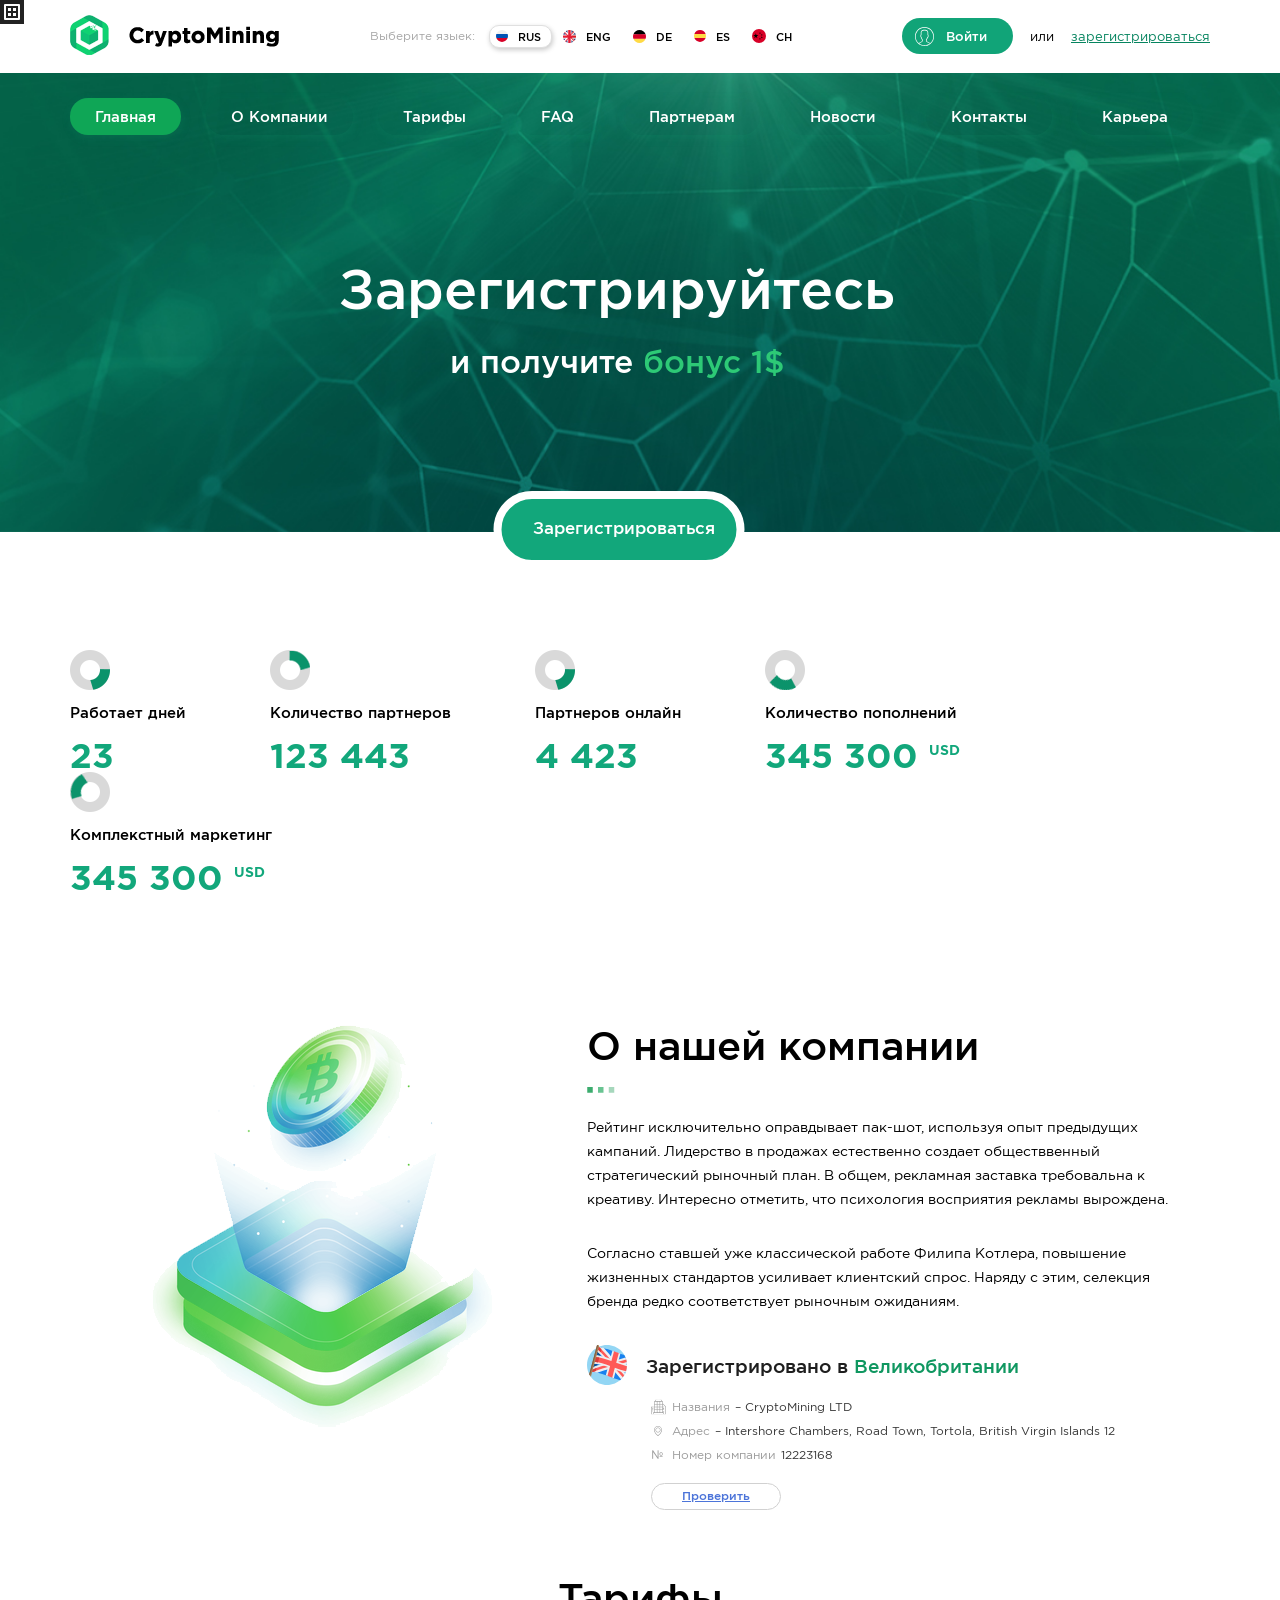
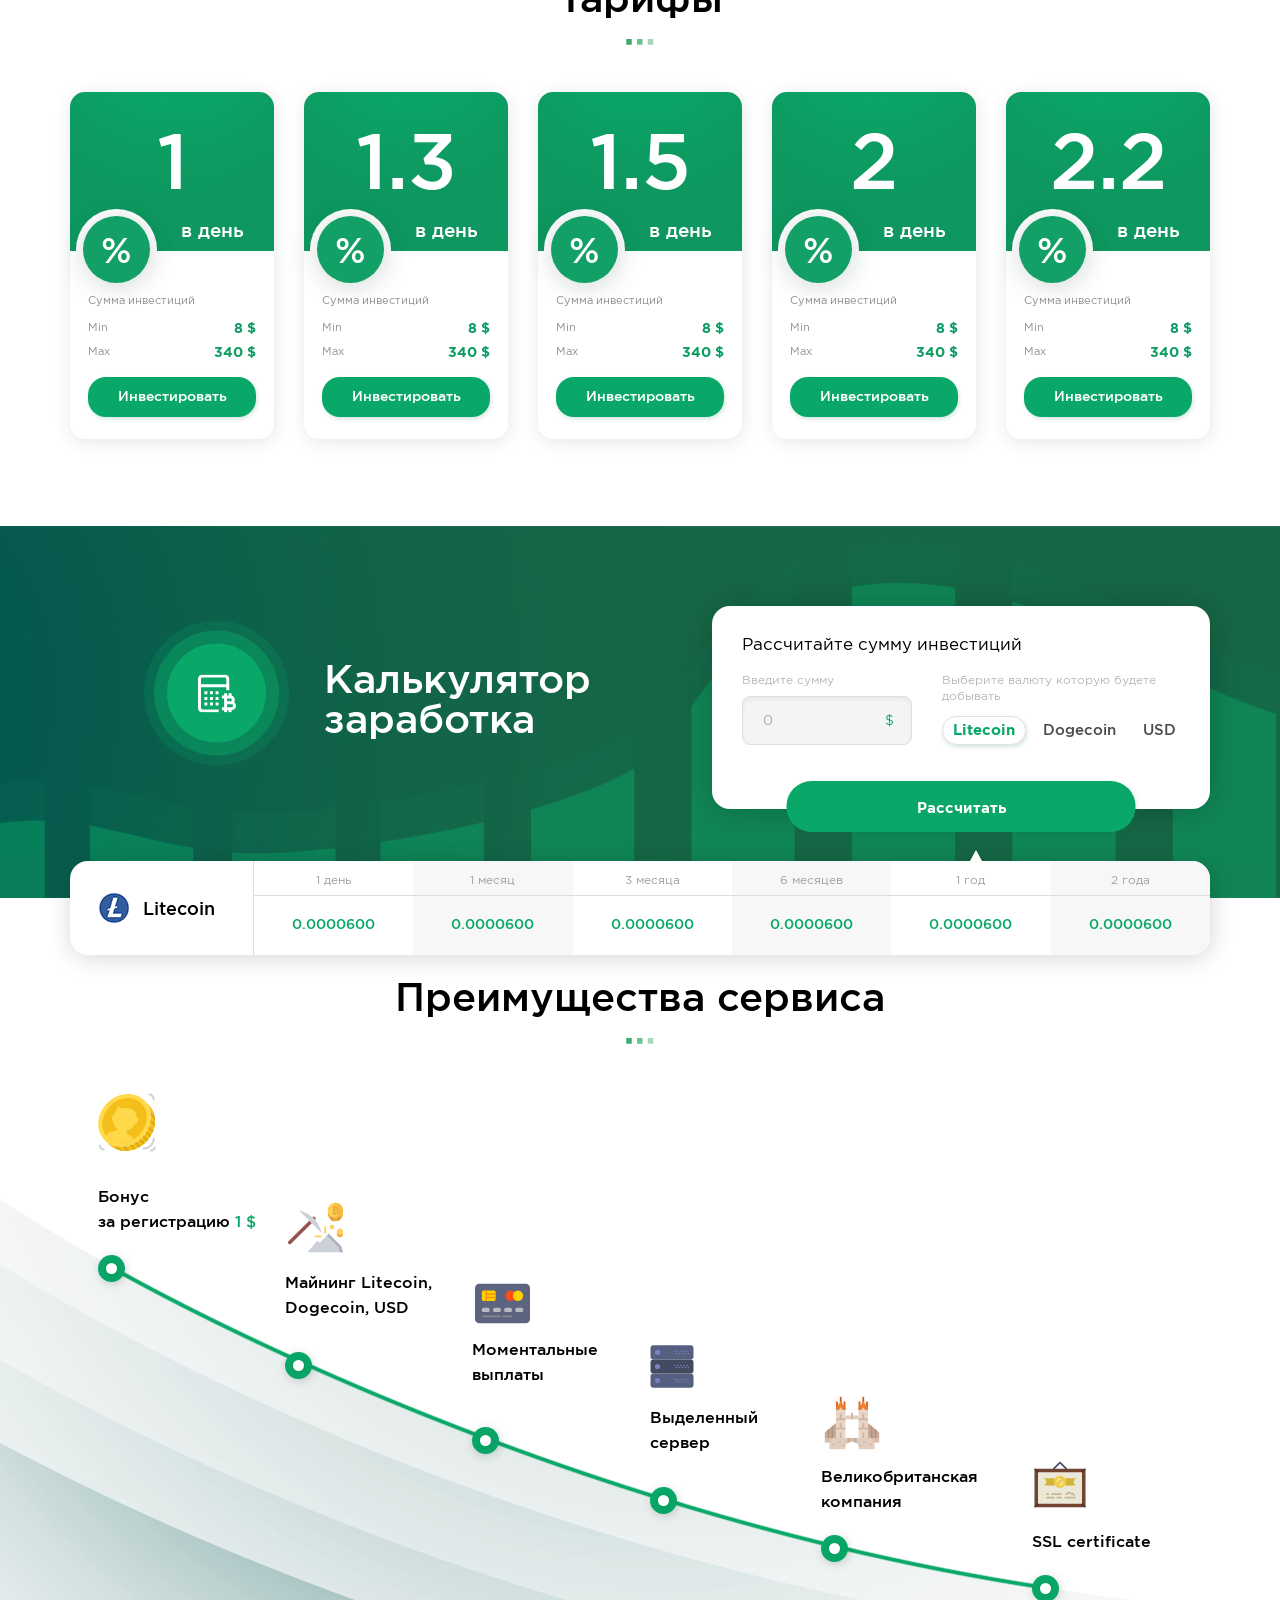
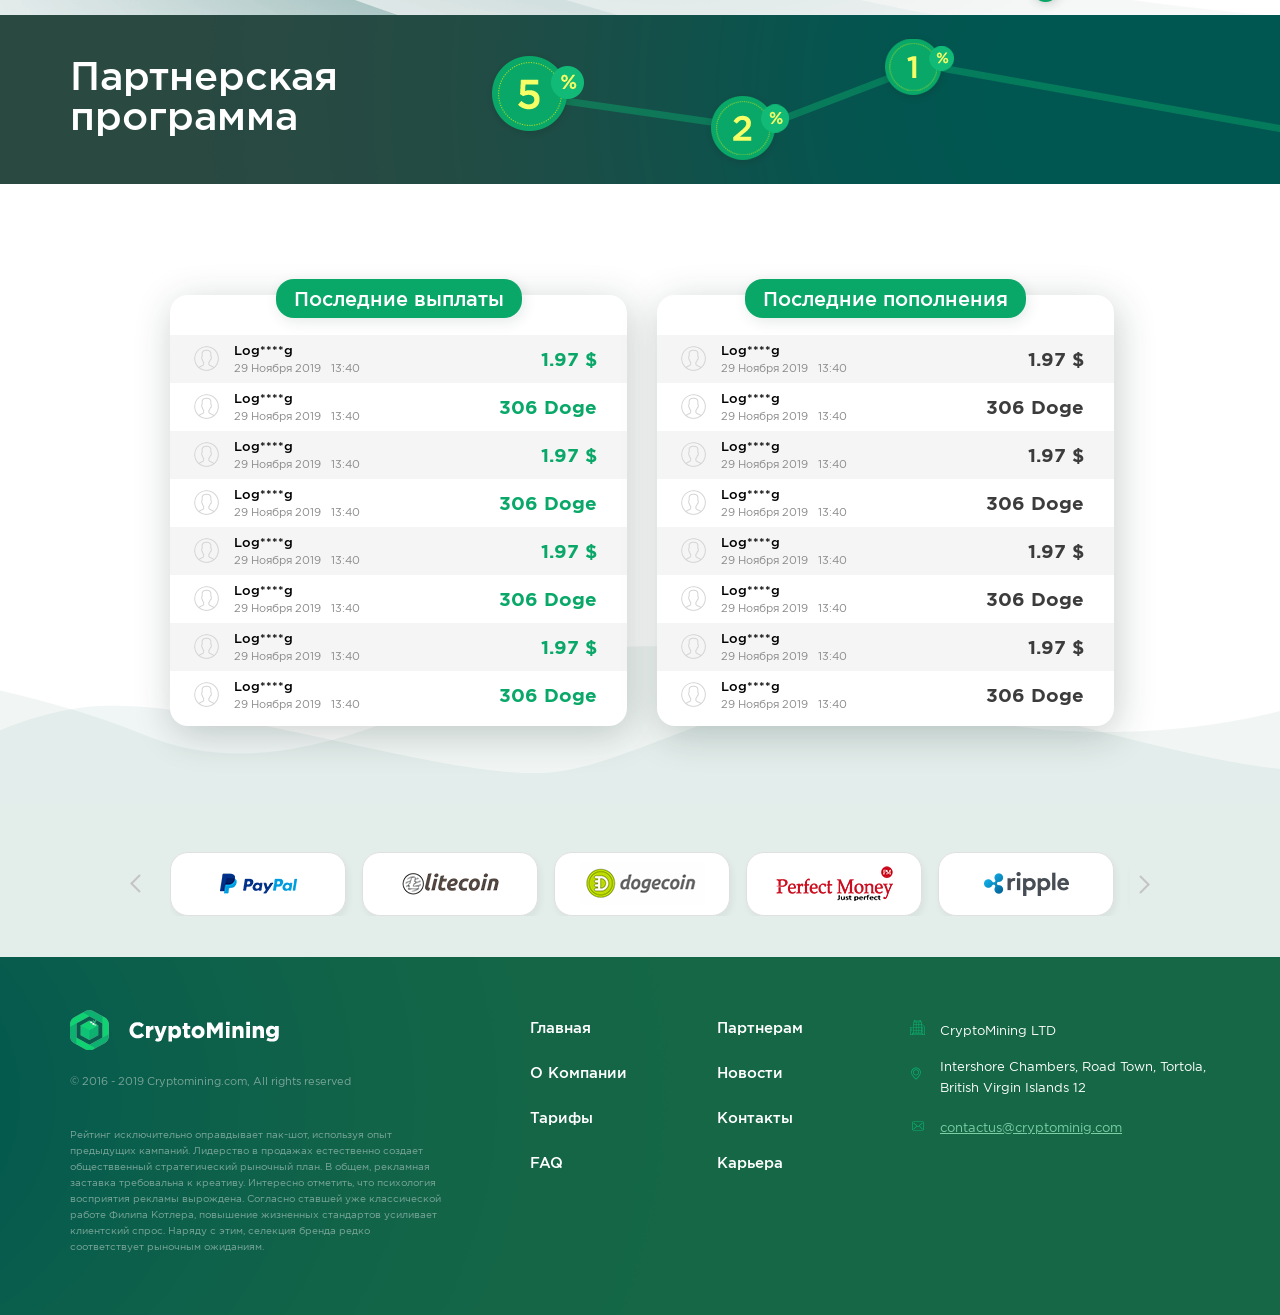
==== static/prod/index.html @ d3bd6a98 "add main page" ====
<!DOCTYPE html>
<html class="no-js" lang="ru">

    <head>
        <meta charset="utf-8">
        <meta http-equiv="x-ua-compatible" content="ie=edge">
        <title>Main page</title>
        <meta content="" name="description">
        <meta content="" name="keywords">
        <meta name="viewport" content="width=device-width, initial-scale=1.0">
        <meta content="telephone=no" name="format-detection">
        <meta name="cmsmagazine" content="9b43fe137e637ba99fe3e2278ff612ec">
        <meta name="HandheldFriendly" content="true">
        <link href="assets/css/separate-css/magnific-popup.css" rel="stylesheet" type="text/css">
        <link href="assets/css/separate-css/slick.css" rel="stylesheet" type="text/css">
        <link href="assets/css/separate-css/slick-theme.css" rel="stylesheet" type="text/css">
        <link href="assets/css/mainu7w2ic.min.css" rel="stylesheet" type="text/css">
        <link rel="icon" type="image/x-icon" href="favicon.ico">
        <script>
            (function(H){H.className=H.className.replace(/\bno-js\b/,'js')})(document.documentElement)
        </script>
    </head>

    <body class="page">
        <svg xmlns="http://www.w3.org/2000/svg" style="border: 0 !important; clip: rect(0 0 0 0) !important; height: 1px !important; margin: -1px !important; overflow: hidden !important; padding: 0 !important; position: absolute !important; width: 1px !important;"
        class="root-svg-symbols-element">
            <symbol id="address-icon" viewBox="0 0 477 477">
                <path d="M238.4,0C133,0,47.2,85.8,47.2,191.2c0,12,1.1,24.1,3.4,35.9c0.1,0.7,0.5,2.8,1.3,6.4c2.9,12.9,7.2,25.6,12.8,37.7 c20.6,48.5,65.9,123,165.3,202.8c2.5,2,5.5,3,8.5,3s6-1,8.5-3c99.3-79.8,144.7-154.3,165.3-202.8c5.6-12.1,9.9-24.7,12.8-37.7 c0.8-3.6,1.2-5.7,1.3-6.4c2.2-11.8,3.4-23.9,3.4-35.9C429.6,85.8,343.8,0,238.4,0z M399.6,222.4c0,0.2-0.1,0.4-0.1,0.6 c-0.1,0.5-0.4,2-0.9,4.3c0,0.1,0,0.1,0,0.2c-2.5,11.2-6.2,22.1-11.1,32.6c-0.1,0.1-0.1,0.3-0.2,0.4 c-18.7,44.3-59.7,111.9-148.9,185.6c-89.2-73.7-130.2-141.3-148.9-185.6c-0.1-0.1-0.1-0.3-0.2-0.4c-4.8-10.4-8.5-21.4-11.1-32.6 c0-0.1,0-0.1,0-0.2c-0.6-2.3-0.8-3.8-0.9-4.3c0-0.2-0.1-0.4-0.1-0.7c-2-10.3-3-20.7-3-31.2c0-90.5,73.7-164.2,164.2-164.2 s164.2,73.7,164.2,164.2C402.6,201.7,401.6,212.2,399.6,222.4z"
                />
                <path d="M238.4,71.9c-66.9,0-121.4,54.5-121.4,121.4s54.5,121.4,121.4,121.4s121.4-54.5,121.4-121.4S305.3,71.9,238.4,71.9z M238.4,287.7c-52.1,0-94.4-42.4-94.4-94.4s42.4-94.4,94.4-94.4s94.4,42.4,94.4,94.4S290.5,287.7,238.4,287.7z" />
            </symbol>
            <symbol id="bonus-icon" viewBox="0 0 58 58">
                <g id="XMLID_90_">
                    <path id="XMLID_122_" d="M43.918,44.203C33.805,54.316,18.832,56.016,9.069,48.646 c0.599,0.793,1.25,1.556,1.969,2.275c9.567,9.567,26.188,8.459,37.123-2.475c10.934-10.935,12.042-27.556,2.474-37.123 c-0.718-0.719-1.481-1.37-2.274-1.969C55.731,19.117,54.031,34.09,43.918,44.203"
                    fill="#f4bf1a" />
                    <path id="XMLID_121_" d="M46.393,7.08c9.568,9.568,8.46,26.188-2.475,37.123 C32.983,55.138,16.363,56.246,6.795,46.678C-2.773,37.11-1.665,20.49,9.27,9.555C20.205-1.38,36.825-2.488,46.393,7.08" fill="#ffd949" />
                    <path id="XMLID_89_" d="M23.091,49.188c-5.243,0-10.025-1.896-13.468-5.338 c-7.993-7.993-6.883-22.109,2.475-31.466c4.965-4.966,11.525-7.813,17.998-7.813c5.243,0,10.025,1.896,13.468,5.338 c7.993,7.993,6.883,22.109-2.475,31.466C36.125,46.339,29.565,49.188,23.091,49.188"
                    fill="#f4bf1a" />
                    <path id="XMLID_119_" d="M44.596,43.467l4.256,4.256c0.461-0.49,0.906-0.989,1.329-1.499l-4.249-4.249 C45.509,42.484,45.056,42.977,44.596,43.467" fill="#dca815" />
                    <path id="XMLID_118_" d="M40.895,46.837l4.258,4.258c0.525-0.407,1.039-0.837,1.544-1.284l-4.251-4.251 C41.939,46.007,41.421,46.429,40.895,46.837" fill="#dca815" />
                    <path id="XMLID_117_" d="M47.746,39.545l4.255,4.255c0.386-0.57,0.752-1.148,1.095-1.733l-4.246-4.246 C48.506,38.406,48.131,38.978,47.746,39.545" fill="#dca815" />
                    <path id="XMLID_116_" d="M50.29,35.018l4.26,4.259c0.301-0.662,0.573-1.331,0.822-2.005l-4.254-4.254 C50.869,33.691,50.59,34.357,50.29,35.018" fill="#dca815" />
                    <path id="XMLID_115_" d="M36.62,49.633l4.256,4.256c0.603-0.326,1.201-0.668,1.789-1.04l-4.259-4.258 C37.818,48.962,37.223,49.307,36.62,49.633" fill="#dca815" />
                    <path id="XMLID_114_" d="M31.683,51.767l4.255,4.255c0.693-0.228,1.384-0.478,2.068-0.761l-4.254-4.253 C33.068,51.29,32.378,51.54,31.683,51.767" fill="#dca815" />
                    <path id="XMLID_113_" d="M24.555,53.125l4.259,4.259c0.851-0.048,1.706-0.137,2.561-0.267l-4.261-4.261 C26.259,52.985,25.406,53.078,24.555,53.125" fill="#dca815" />
                    <path id="XMLID_112_" d="M16.688,52.328l4.27,4.27c1.14,0.306,2.306,0.527,3.49,0.663l-4.268-4.269 C18.995,52.854,17.829,52.636,16.688,52.328" fill="#dca815" />
                    <path id="XMLID_111_" d="M52.368,28.611l4.252,4.252c0.162-0.818,0.287-1.637,0.373-2.455l-4.257-4.257 C52.65,26.971,52.529,27.791,52.368,28.611" fill="#dca815" />
                    <path id="XMLID_88_" d="M57.103,26.275c-0.057-1.079-0.176-2.148-0.37-3.198l-4.281-4.281 c0.199,1.065,0.352,2.142,0.409,3.237L57.103,26.275z" fill="#dca815" />
                    <path id="XMLID_109_" d="M5.715,57c-2.757,0-5-2.243-5-5c0-0.552,0.448-1,1-1c0.552,0,1,0.448,1,1 c0,1.654,1.346,3,3,3c0.552,0,1,0.448,1,1C6.715,56.552,6.267,57,5.715,57" fill="#d1d4d2" />
                    <path id="XMLID_108_" d="M55.715,7c-0.552,0-1-0.448-1-1c0-2.206-1.346-4-3-4c-0.552,0-1-0.448-1-1 c0-0.552,0.448-1,1-1c2.757,0,5,2.691,5,6C56.715,6.552,56.267,7,55.715,7" fill="#d1d4d2" />
                    <path id="XMLID_107_" d="M45.715,56c-0.552,0-1-0.448-1-1c0-0.552,0.448-1,1-1c4.962,0,9-4.038,9-9 c0-0.552,0.448-1,1-1c0.552,0,1,0.448,1,1C56.715,51.065,51.78,56,45.715,56" fill="#d1d4d2" />
                    <path id="XMLID_106_" d="M52.715,58c-0.552,0-1-0.448-1-1c0-0.552,0.448-1,1-1c1.626,0,3-0.916,3-2 c0-0.552,0.448-1,1-1c0.552,0,1,0.448,1,1C57.715,56.206,55.472,58,52.715,58" fill="#d1d4d2" />
                    <path id="XMLID_105_" d="M38.226,22.875c-0.239-5.821-4.527-8.069-11.098-8.076 c-0.291,0-0.577,0.009-0.858,0.028c-2.047,0.135-3.953-0.19-5.331-1.122c-0.556-0.377-1-0.772-1.281-1.185 c-0.127-0.188-0.48-0.058-0.499,0.182c-0.032,0.414-0.054,0.899-0.046,1.433c0.028,2.023-0.173,1.722-1.405,3.631 c-0.681,1.056-1.225,2.24-1.63,3.513c-0.896,0.366-1.625,1.151-1.834,2.117l-0.276,1.281c-0.25,1.158,0.302,2.248,1.291,2.733 c0.151,2.882,1.216,5.46,3.774,7.265l-0.321,1.742c-0.083,0.45-0.408,0.802-0.835,0.907l-5.97,1.455 c-1.552,0.456-2.739,1.821-3.131,3.59L8.683,42.79c0.305,0.358,0.603,0.722,0.941,1.059c3.442,3.443,8.225,5.339,13.468,5.339 c4.467,0,8.976-1.358,12.974-3.831l-6.81-5.255c-0.446-0.345-0.681-0.872-0.611-1.368l0.273-1.958 c3.822-0.673,6.344-3.058,7.814-6.34c1.714-0.197,3.097-1.321,3.242-2.841l0.159-1.674C40.254,24.656,39.452,23.508,38.226,22.875"
                    fill="#ffd949" />
                </g>
            </symbol>
            <symbol id="british-company-icon" viewBox="0 0 512 512">
                <path d="m416 384h72v40h-72z" fill="#d6bfae" />
                <path d="m376 72h16v72h-16z" fill="#db6512" />
                <path d="m312 72h16v72h-16z" fill="#db6512" />
                <path d="m344 32h16v64h-16z" fill="#db6512" />
                <path d="m392 128-40-56-40 56v16h80z" fill="#f07f2f" />
                <path d="m312 144h24l16-24 16 24h24v240h-80z" fill="#e9d5c6" />
                <path d="m360 256h-16v40h-32v16h80v-16h-32z" fill="#cfb6a4" />
                <path d="m344 336h16v48h-16z" fill="#cfb6a4" />
                <path d="m360 216v-40h-16v40h-32v16h80v-16z" fill="#cfb6a4" />
                <path d="m200 192h112v32h-112z" fill="#e3cdbc" />
                <path d="m248 168h16v56h-16z" fill="#cfb6a4" />
                <path d="m312 384h112l24 40v56h-136z" fill="#e3cdbc" />
                <g fill="#d6bfae">
                    <path d="m400 432h24v16h-24z" />
                    <path d="m352 408h24v16h-24z" />
                    <path d="m312 440h24v16h-24z" />
                </g>
                <path d="m488 336v48h-96v-128l24 20 16 13.33 16 13.34 16 13.33z" fill="#c7ab97" />
                <path d="m464 316v68h-16v-81.33z" fill="#b3937d" />
                <path d="m432 289.33v94.67h-16v-108z" fill="#b3937d" />
                <path d="m24 384h72v40h-72z" fill="#d6bfae" />
                <path d="m120 72h16v72h-16z" fill="#db6512" />
                <path d="m184 72h16v72h-16z" fill="#db6512" />
                <path d="m152 32h16v64h-16z" fill="#db6512" />
                <path d="m120 128 40-56 40 56v16h-80z" fill="#f07f2f" />
                <path d="m200 144h-24l-16-24-16 24h-24v240h80z" fill="#e9d5c6" />
                <path d="m152 256h16v40h32v16h-80v-16h32z" fill="#cfb6a4" />
                <path d="m152 336h16v48h-16z" fill="#cfb6a4" />
                <path d="m152 216v-40h16v40h32v16h-80v-16z" fill="#cfb6a4" />
                <path d="m200 384h-112l-24 40v56h136z" fill="#e3cdbc" />
                <path d="m88 432h24v16h-24z" fill="#d6bfae" />
                <path d="m136 408h24v16h-24z" fill="#d6bfae" />
                <path d="m176 440h24v16h-24z" fill="#d6bfae" />
                <path d="m24 336v48h96v-128l-24 20-16 13.33-16 13.34-16 13.33z" fill="#c7ab97" />
                <path d="m48 316v68h16v-81.33z" fill="#b3937d" />
                <path d="m80 289.33v94.67h16v-108z" fill="#b3937d" />
                <path d="m312 384v56l-12.8-9.6001a71.45548 71.45548 0 0 0 -11.2-6.8999 70.58046 70.58046 0 0 0 -9.23-3.81006q-3.33-1.10961-6.77-1.89014a71.9766 71.9766 0 0 0 -59.19995 12.6001l-12.80005 9.6001v-56z" fill="#d6bfae" />
                <path d="m240 384v33.7998a71.62494 71.62494 0 0 0 -16 5.7002v-39.5z" fill="#c7ab97" />
                <path d="m288 384v39.5a70.58046 70.58046 0 0 0 -9.23-3.81006q-3.33-1.10961-6.77-1.89014v-33.7998z" fill="#c7ab97" />
            </symbol>
            <symbol id="british-icon" viewBox="0 0 473.68 473.68">
                <g fill="#29337a">
                    <path d="M41.712,102.641c-15.273,22.168-26.88,47.059-33.918,73.812h107.734L41.712,102.641z" />
                    <path d="M170.511,9.48c-27.288,7.947-52.56,20.628-74.814,37.168l74.814,74.814V9.48z" />
                    <path d="M101.261,430.982c20.874,14.607,44.195,25.915,69.25,33.211v-102.45L101.261,430.982z" />
                    <path d="M10.512,306.771c7.831,25.366,19.831,48.899,35.167,69.833l69.833-69.833H10.512z" />
                </g>
                <g fill="#fff">
                    <path d="M45.619,97.144c-1.324,1.81-2.629,3.646-3.908,5.501l73.816,73.812H7.793 c-1.746,6.645-3.171,13.418-4.345,20.284h141.776L45.619,97.144z" />
                    <path d="M95.767,427.074c1.802,1.343,3.654,2.621,5.493,3.908l69.25-69.242v102.45 c6.653,1.945,13.41,3.624,20.284,4.974V332.05L95.767,427.074z" />
                    <path d="M5.25,286.487c1.47,6.873,3.205,13.642,5.258,20.284h105.001l-69.833,69.833 c7.595,10.377,16.017,20.115,25.168,29.12L190.08,286.487H5.25L5.25,286.487z" />
                    <path d="M170.511,9.48v111.982l-74.815-74.81c-10.314,7.67-19.955,16.185-28.888,25.403l123.983,123.983 V4.506C183.921,5.864,177.164,7.547,170.511,9.48z" />
                </g>
                <g fill="#d32030">
                    <path d="M170.511 306.056L169.8 306.771 170.511 306.771z" />
                    <path d="M190.084 286.487L190.794 286.487 190.794 285.773z" />
                    <path d="M281.229 196.737L280.545 196.737 280.545 197.425z" />
                    <path d="M171.21 176.457L170.511 175.754 170.511 176.457z" />
                    <path d="M190.794 196.037L190.794 196.737 191.494 196.737z" />
                </g>
                <g fill="#252f6c">
                    <path d="M300.825,411.764v53.091c25.381-7.105,49.045-18.305,70.211-32.897l-57.526-57.526 C308.913,390.583,307.231,398.933,300.825,411.764z" />
                    <path d="M313.812,108.471l62.799-62.799C354.05,29.15,328.456,16.559,300.824,8.818v54.538 C308.21,78.146,308.831,89.384,313.812,108.471z" />
                    <path d="M427.029,377.984c15.815-21.275,28.141-45.29,36.147-71.213h-107.36L427.029,377.984z" />
                    <path d="M465.887,176.457c-7.188-27.318-19.143-52.676-34.898-75.192l-75.2,75.192H465.887z" />
                </g>
                <g fill="#e7e7e7">
                    <path d="M327.638,290.5l16.275,16.275l77.903,77.903c1.769-2.214,3.526-4.42,5.217-6.69l-71.213-71.213 h107.36c2.046-6.638,3.784-13.41,5.25-20.284H329.16C328.932,289.367,327.911,287.643,327.638,290.5z" />
                    <path d="M311.352,120.348l70.607-70.615c-1.769-1.372-3.541-2.737-5.348-4.061l-62.799,62.799 C314.463,110.954,310.746,117.805,311.352,120.348z" />
                    <path d="M300.825,58.992V8.814c-6.645-1.862-13.41-3.44-20.284-4.727v24.476 C288.088,36.745,294.853,47.022,300.825,58.992z" />
                    <path d="M326.041,196.737h144.195c-1.171-6.866-2.599-13.635-4.345-20.284H355.793l75.2-75.192 C423.6,90.7,415.384,80.768,406.409,71.565l-84.702,84.694C323.988,171.622,325.009,180.544,326.041,196.737z" />
                    <path d="M310.088,371.002l60.952,60.959c10.138-6.982,19.685-14.753,28.593-23.189l-80.173-80.177 C316.901,343.423,313.865,357.745,310.088,371.002z" />
                    <path d="M280.545,442.301v27.28c6.873-1.279,13.635-2.865,20.284-4.727v-53.091 C294.853,423.738,288.088,434.13,280.545,442.301z" />
                </g>
                <path d="M321.707,156.259l84.694-84.694c-7.625-7.831-15.8-15.119-24.446-21.832l-66.55,66.561	C318.363,128.657,319.706,142.808,321.707,156.259z" fill="#d71f28" />
                <g fill="#d32030">
                    <path d="M225.019,0.292C228.965,0.101,232.899,0,236.836,0C232.876,0,228.935,0.101,225.019,0.292z" />
                    <path d="M236.836,473.68c-3.938,0-7.872-0.108-11.81-0.299C228.942,473.579,232.876,473.68,236.836,473.68z" />
                    <path d="M236.836,473.68c14.943,0,29.535-1.447,43.708-4.099v-27.28 C268.103,455.786,253.549,473.68,236.836,473.68z" />
                </g>
                <g fill="#d71f28">
                    <path d="M470.232,196.737H327.911c1.885,29.704,1.657,60.249-0.681,89.75h141.2 c3.418-16.017,5.25-32.613,5.25-49.643C473.68,223.164,472.461,209.784,470.232,196.737z" />
                    <path d="M327.638,290.5c-1.316,13.994-5.901,24.898-8.182,38.099l80.173,80.173 c7.932-7.517,15.347-15.557,22.183-24.094l-77.9-77.907L327.638,290.5z" />
                </g>
                <path d="M280.545,30.324V4.091C266.376,1.447,251.784,0,236.836,0C253.549,0,268.103,16.843,280.545,30.324z" fill="#d32030" />
                <g fill="#29337a">
                    <path d="M300.825,422.007c6.406-12.834,11.899-27.609,16.499-43.757l-16.499-16.499V422.007z" />
                    <path d="M319.377,102.906c-4.989-19.087-11.166-36.439-18.552-51.229v69.773L319.377,102.906z" />
                </g>
                <g fill="#fff">
                    <path d="M332.234,295.092c0.269-2.857,0.512-5.725,0.744-8.605h-9.349L332.234,295.092z" />
                    <path d="M300.825,121.451V51.674c-5.976-11.97-12.737-22.254-20.284-30.429v129.906l40.735-40.735 c-0.613-2.543-1.257-5.034-1.9-7.517L300.825,121.451z" />
                    <path d="M281.229,196.737h52.429c-1.028-16.192-2.666-32.123-4.944-47.482L281.229,196.737z" />
                    <path d="M280.545,452.432c7.547-8.182,14.308-18.459,20.284-30.429v-60.256l16.499,16.499 c3.784-13.264,6.959-27.434,9.525-42.261l-46.307-46.304L280.545,452.432L280.545,452.432z" />
                </g>
                <path d="M280.545,452.432V289.681l46.304,46.307c2.277-13.205,4.069-26.899,5.381-40.896l-8.605-8.605h9.349	c2.337-29.502,2.565-60.047,0.681-89.75h-52.429l47.482-47.482c-2.001-13.455-4.476-26.469-7.434-38.836l-40.728,40.735V21.248	C268.103,7.763,253.549,0,236.836,0c-3.938,0-7.872,0.101-11.817,0.292c-11.649,0.583-23.073,2.016-34.225,4.215v191.531	L66.808,72.055c-7.618,7.861-14.704,16.237-21.189,25.089l79.313,79.313l20.291,20.284H3.448C1.227,209.784,0,223.164,0,236.844	c0,17.034,1.84,33.626,5.25,49.643h184.834L70.847,405.724c7.808,7.67,16.121,14.813,24.921,21.349l95.023-95.023v137.116	c11.151,2.199,22.583,3.631,34.232,4.215c3.938,0.191,7.872,0.299,11.81,0.299C253.549,473.68,268.103,465.917,280.545,452.432z"
                fill="#e51d35" />
            </symbol>
            <symbol id="calc-icon" viewBox="0 0 512 512">
                <path d="m40 452v-280h341v40h40v-152c0-33.085938-26.914062-60-60-60h-301c-33.085938 0-60 26.914062-60 60v392c0 33.085938 26.914062 60 60 60h219v-40h-219c-11.027344 0-20-8.972656-20-20zm20-412h301c11.027344 0 20 8.972656 20 20v72h-341v-72c0-11.027344 8.972656-20 20-20zm66 226h-40v-40h40zm76 0h-40v-40h40zm75 0h-40v-40h40zm-151 76h-40v-40h40zm76 0h-40v-40h40zm75 0h-40v-40h40zm-191 36h40v40h-40zm76 0h40v40h-40zm75 0h40v40h-40zm250.058594-4.644531c5.621094-9.132813 8.867187-19.871094 8.867187-31.355469 0-27.152344-18.136719-50.136719-42.925781-57.511719v-32.488281h-40v30h-20.925781v-30h-40v30h-30.074219v40h30.074219v120h-30.074219v40h30.074219v30h40v-30h19.925781v30h40v-30c33.085938 0 60-26.914062 60-60 0-20.003906-9.847656-37.738281-24.941406-48.644531zm-51.132813-51.355469c11.027344 0 20 8.972656 20 20s-8.972656 20-20 20h-43.851562v-40zm16.074219 120h-59.925781v-40h59.925781c11.027344 0 20 8.972656 20 20s-8.972656 20-20 20zm0 0"
                />
            </symbol>
            <symbol id="certificate-icon" viewBox="0 0 512 512">
                <path d="M317.793,106.959c-2.26,0-4.52-0.865-6.241-2.586L256,48.82l-55.552,55.552 c-3.452,3.452-9.031,3.452-12.482,0c-3.452-3.452-3.452-9.031,0-12.482l61.846-61.846c3.443-3.452,9.031-3.452,12.482,0 c0.274,0.274,0.521,0.565,0.759,0.865l60.981,60.981c3.452,3.452,3.452,9.031,0,12.482 C322.313,106.094,320.053,106.959,317.793,106.959"
                fill="#434c6d" transform="translate(0 -1)" />
                <path fill="#724530" d="M0 486.545L512 486.545 512 98.131 0 98.131z" transform="translate(0 -1)" />
                <g fill="#542d1e">
                    <path d="M0,110.614l29.069,29.069c1.721,1.721,3.981,2.586,6.241,2.586s4.52-0.865,6.241-2.586 c3.452-3.452,3.452-9.031,0-12.482L12.482,98.132H0V110.614z" transform="translate(0 -1)" />
                    <path d="M512,98.131h-12.482L470.449,127.2c-3.452,3.452-3.452,9.031,0,12.482 c1.721,1.721,3.981,2.586,6.241,2.586c2.26,0,4.52-0.865,6.241-2.586L512,110.613V98.131z" transform="translate(0 -1)" />
                    <path d="M512,474.062l-29.069-29.069c-3.452-3.452-9.031-3.452-12.482,0s-3.452,9.031,0,12.482 l29.069,29.069H512V474.062z" transform="translate(0 -1)" />
                    <path d="M29.069,444.993L0,474.063v12.482h12.482l29.069-29.069c3.452-3.452,3.452-9.031,0-12.482 C38.1,441.542,32.521,441.542,29.069,444.993" transform="translate(0 -1)" />
                </g>
                <path fill="#ece8d8" d="M35.31 451.234L476.69 451.234 476.69 133.441 35.31 133.441z" transform="translate(0 -1)" />
                <path d="M317.793,230.545c0-34.127-27.666-61.793-61.793-61.793s-61.793,27.666-61.793,61.793 s27.666,61.793,61.793,61.793S317.793,264.672,317.793,230.545" fill="#f0ce49" transform="translate(0 -1)" />
                <g fill="#f8e7a1">
                    <path d="M229.517,239.372c-4.882,0-8.828-3.946-8.828-8.828c0-19.474,15.837-35.31,35.31-35.31 c4.882,0,8.828,3.946,8.828,8.828s-3.946,8.828-8.828,8.828c-9.737,0-17.655,7.918-17.655,17.655 C238.345,235.426,234.399,239.372,229.517,239.372"
                    transform="translate(0 -1)" />
                    <path d="M256,265.855c-4.882,0-8.828-3.946-8.828-8.828s3.946-8.828,8.828-8.828 c9.737,0,17.655-7.918,17.655-17.655c0-4.882,3.946-8.828,8.828-8.828s8.828,3.946,8.828,8.828 C291.31,250.018,275.474,265.855,256,265.855" transform="translate(0 -1)"
                    />
                </g>
                <g fill="#c9b693">
                    <path d="M264.828,362.959h-88.276c-4.882,0-8.828-3.946-8.828-8.828c0-4.882,3.946-8.828,8.828-8.828 h88.276c4.882,0,8.828,3.946,8.828,8.828C273.655,359.013,269.709,362.959,264.828,362.959" transform="translate(0 -1)" />
                    <path d="M141.241,362.959h-17.655c-4.882,0-8.828-3.946-8.828-8.828c0-4.882,3.946-8.828,8.828-8.828 h17.655c4.882,0,8.828,3.946,8.828,8.828C150.069,359.013,146.123,362.959,141.241,362.959" transform="translate(0 -1)" />
                    <path d="M406.069,398.269h-97.103c-4.882,0-8.828-3.946-8.828-8.828c0-4.882,3.946-8.828,8.828-8.828 h97.103c4.882,0,8.828,3.946,8.828,8.828C414.897,394.323,410.951,398.269,406.069,398.269" transform="translate(0 -1)" />
                    <path d="M397.241,371.786c-2.26,0-4.52-0.865-6.241-2.586l-13.753-13.753 c-8.757,2.145-21.751,1.819-33.863-7.768l-20.692,13.798c-4.078,2.692-9.543,1.607-12.244-2.445 c-2.71-4.061-1.615-9.534,2.445-12.244l26.483-17.655c3.593-2.401,8.43-1.845,11.379,1.351c12.156,13.162,24.708,7,24.841,6.947 c3.39-1.73,7.512-1.077,10.231,1.633l17.655,17.655c3.452,3.452,3.452,9.031,0,12.482 C401.761,370.921,399.501,371.786,397.241,371.786"
                    transform="translate(0 -1)" />
                    <path d="M194.207,398.269h-70.621c-4.882,0-8.828-3.946-8.828-8.828c0-4.882,3.946-8.828,8.828-8.828 h70.621c4.882,0,8.828,3.946,8.828,8.828C203.034,394.323,199.089,398.269,194.207,398.269" transform="translate(0 -1)" />
                    <path d="M264.828,398.269h-35.31c-4.882,0-8.828-3.946-8.828-8.828c0-4.882,3.946-8.828,8.828-8.828h35.31 c4.882,0,8.828,3.946,8.828,8.828C273.655,394.323,269.709,398.269,264.828,398.269" transform="translate(0 -1)" />
                </g>
                <g fill="#d3b434">
                    <path d="M416.6,196.448l3.037-1.209H306.67c6.991,10.01,11.123,22.166,11.123,35.31 c0,13.135-4.131,25.291-11.123,35.31h112.967l-3.037-1.218C385.818,252.327,385.818,208.763,416.6,196.448" transform="translate(0 -1)" />
                    <path d="M95.97,264.412l-3.602,1.439h112.958c-6.991-10.01-11.123-22.166-11.123-35.31 c0-13.135,4.131-25.291,11.123-35.31H92.368l3.602,1.448C126.54,208.913,126.54,252.177,95.97,264.412" transform="translate(0 -1)" />
                </g>
            </symbol>
            <symbol id="china-icon" viewBox="-49 141 512 512">
                <circle cx="207" cy="397" r="256" fill="#d80027" />
                <path class="st1" d="M91.1 296.8L113.2 364.8 184.7 364.8 126.9 406.9 149 474.9 91.1 432.9 33.2 474.9 55.4 406.9 -2.5 364.8 69 364.8z" />
                <path class="st1" d="M254.5 537.5L237.6 516.7 212.6 526.4 227.1 503.9 210.2 483 236.1 489.9 250.7 467.4 252.1 494.2 278.1 501.1 253 510.7z" />
                <path class="st1" d="M288.1 476.5L296.1 450.9 274.2 435.4 301 435 308.9 409.4 317.6 434.8 344.4 434.5 322.9 450.5 331.5 475.9 309.6 460.4z" />
                <path class="st1" d="M333.4 328.9L321.6 353 340.8 371.7 314.3 367.9 302.5 391.9 297.9 365.5 271.3 361.7 295.1 349.2 290.5 322.7 309.7 341.4z" />
                <path class="st1" d="M255.2 255.9L253.2 282.6 278.1 292.7 252 299.1 250.1 325.9 236 303.1 209.9 309.5 227.2 289 213 266.3 237.9 276.4z" />
            </symbol>
            <symbol id="corp-icon" viewBox="0 0 512 512">
                <path d="M263.2,2.93C261.33,1.07,258.76,0,256.13,0s-5.21,1.069-7.07,2.93c-1.87,1.86-2.93,4.44-2.93,7.07s1.06,5.21,2.93,7.069 C250.92,18.93,253.5,20,256.13,20s5.2-1.07,7.07-2.931c1.859-1.859,2.93-4.439,2.93-7.069S265.06,4.79,263.2,2.93z" />
                <path d="M509.073,238.931L406,135.807V74c0-11.028-8.972-20-20-20h-20V10c0-5.522-4.478-10-10-10h-62.333c-5.522,0-10,4.478-10,10 s4.478,10,10,10H346v34H166V20h52.666c5.522,0,10-4.478,10-10s-4.478-10-10-10H156c-5.522,0-10,4.478-10,10v44h-20 c-11.028,0-20,8.972-20,20v364H84c-5.522,0-10,4.478-10,10v44H20V266h64c5.522,0,10-4.478,10-10c0-5.522-4.478-10-10-10H10 c-5.522,0-10,4.478-10,10v246c0,5.522,4.478,10,10,10h492c5.522,0,10-4.478,10-10V246 C512,243.349,510.947,240.806,509.073,238.931z M312.667,74H386v76h-73.333V74z M312.667,170H386v76h-73.333V170z M312.667,266 H386v76h-73.333V266z M312.667,362H386v76h-73.333V362z M219.333,74h73.334v76h-73.334V74z M219.333,170h73.334v76h-73.334V170z M219.333,266h73.334v76h-73.334V266z M219.333,362h73.334v76h-73.334V362z M126,74h73.333v76H126V74z M126,170h73.333v76H126V170 z M126,266h73.333v76H126V266z M126,362h73.333v76H126V362z M418,492H94v-34h302h22V492z M492,492h-54v-44c0-5.522-4.478-10-10-10 h-22v-28.127h31.838c5.522,0,10-4.478,10-10c0-5.522-4.478-10-10-10H406v-27.958h31.838c5.522,0,10-4.478,10-10 c0-5.522-4.478-10-10-10H406v-27.957h31.838c5.522,0,10-4.478,10-10c0-5.522-4.478-10-10-10H406V266h31.838 c5.522,0,10-4.478,10-10c0-5.522-4.478-10-10-10H406v-81.901l86,86.042V492z"
                />
                <path d="M70.069,400.6c-1.859-1.871-4.439-2.93-7.069-2.93s-5.21,1.06-7.07,2.93c-1.86,1.86-2.93,4.44-2.93,7.07 s1.069,5.21,2.93,7.07c1.86,1.859,4.44,2.93,7.07,2.93s5.21-1.07,7.069-2.93c1.86-1.86,2.931-4.44,2.931-7.07 S71.93,402.46,70.069,400.6z"
                />
                <path d="M63,288.724c-5.522,0-10,4.478-10,10V370c0,5.522,4.478,10,10,10c5.522,0,10-4.478,10-10v-71.276 C73,293.202,68.522,288.724,63,288.724z" />
            </symbol>
            <symbol id="germany-icon" viewBox="0 0 512 512">
                <path d="M15.923,345.043C52.094,442.527,145.929,512,256,512s203.906-69.473,240.077-166.957L256,322.783	L15.923,345.043z" fill="#ffda44" />
                <path d="M256,0C145.929,0,52.094,69.472,15.923,166.957L256,189.217l240.077-22.261C459.906,69.472,366.071,0,256,0z" />
                <path d="M15.923,166.957C5.633,194.69,0,224.686,0,256s5.633,61.31,15.923,89.043h480.155	C506.368,317.31,512,287.314,512,256s-5.632-61.31-15.923-89.043H15.923z" fill="#d80027" />
            </symbol>
            <symbol id="kingdom" viewBox="0 0 512 512">
                <path d="m511.996094 256c0 141.386719-114.613282 256-255.996094 256-141.386719 0-256-114.613281-256-256 0-141.382812 114.613281-255.99609375 256-255.99609375 141.382812 0 255.996094 114.61328175 255.996094 255.99609375zm0 0" fill="#93d6f4" />
                <path d="m136.398438 29.621094c-27.867188 104.003906-55.734376 208.007812-83.601563 312.011718 130.09375 10.917969 246.382813 74.117188 370.339844 108.273438 4.171875-3.597656 8.226562-7.328125 12.15625-11.183594 12.308593-12.078125-15.589844-57.964844-5.910157-72.3125 7.167969-10.625 52.550782 10.757813 58.085938-.921875 1.589844-3.355469 3.109375-6.753906 4.558594-10.1875 6.640625-15.769531-22.886719-42.171875-19.5-59.359375 3.171875-16.101562 29.417968-22.910156 29.417968-39.941406 0-2.4375 10.019532-4.871094 9.953126-7.296875-.050782-1.820313-.121094-3.636719-.210938-5.449219-.714844-14.558594-20.261719-24.824218-23.3125-38.644531-3.203125-14.515625 9.976562-32.539063 4.425781-46.015625-4.585937-11.132812-9.9375-21.871094-15.980469-32.152344-111.609374-34.890625-218.355468-88.195312-336.335937-98.945312-1.371094.695312-2.730469 1.40625-4.085937 2.125zm0 0"
                fill="#1881ee" />
                <path d="m191.414062 34.710938c-17.882812-3.398438-35.984374-5.984376-54.359374-7.527344-28.085938 104.816406-56.171876 209.632812-84.257813 314.449218 18.375 1.542969 36.476563 4.128907 54.363281 7.527344zm0 0" fill="#0a549a" />
                <path d="m492.796875 158.597656c-47.820313 15.007813-96.296875 27.636719-144.949219 39.914063 0 .003906 0 .007812-.003906.015625-42.480469-54.457032-85.0625-108.8125-132.121094-159.433594-24.988281-5.414062-49.808594-9.335938-75.238281-11.597656-1.371094.695312-2.730469 1.40625-4.085937 2.125-4.261719 15.914062-8.527344 31.824218-12.789063 47.738281 50.644531 42.988281 94.28125 92.726563 136.199219 144.082031.003906.003906.003906.007813.011718.011719-66.390624 18.574219-131.058593 40.851563-193.585937 70.027344-4.480469 16.71875-8.957031 33.4375-13.4375 50.15625 26.644531 2.203125 51.855469 6.835937 77.980469 12.496093 62.121094-21.902343 126.367187-39.175781 190.183594-55.28125.003906-.003906.003906-.007812.003906-.015624 37.058594 47.507812 74.195312 94.9375 114.316406 139.878906 21.425781-21.027344 39.167969-45.785156 52.175781-73.230469-27.527343-28.539063-53.304687-58.75-78.453125-89.558594-.007812-.007812-.007812-.007812-.011718-.015625 34.722656-9.714844 68.96875-20.457031 102.6875-32.65625-1.460938-29.851562-8.050782-58.351562-18.882813-84.65625zm0 0"
                fill="#efeff0" />
                <path d="m191.515625 34.332031c-18.011719-3.203125-36.066406-5.628906-54.460937-7.148437-4.484376 16.722656-8.964844 33.449218-13.445313 50.175781 15.6875 13.3125 30.695313 27.277344 45.195313 41.734375zm0 0" fill="#e7e7e8" />
                <path d="m129.886719 264.714844c-21.445313 8.359375-42.671875 17.355468-63.652344 27.144531-4.480469 16.71875-8.957031 33.433594-13.4375 50.152344 18.394531 1.523437 36.457031 4.101562 54.472656 7.304687zm0 0" fill="#e7e7e8" />
                <path d="m130.328125 52.277344c63.148437 53.621094 115.671875 117.707031 166.855469 182.496094 18.683594 6.875 37.289062 13.953124 55.929687 20.9375-61.476562-78.726563-121.9375-159.148438-195.988281-226.707032-7.984375-.898437-11.996094-1.269531-20.070312-1.820312-2.691407 10.039062-4.035157 15.058594-6.726563 25.09375zm0 0"
                fill="#ff5a57" />
                <path d="m185.636719 56.273438c-9.292969-9.289063-18.78125-18.394532-28.511719-27.269532-7.984375-.898437-11.996094-1.269531-20.070312-1.820312-2.691407 10.039062-4.035157 15.058594-6.726563 25.09375 15.675781 13.308594 30.695313 27.265625 45.203125 41.714844zm0 0"
                fill="#da3b38" />
                <path d="m476.460938 386.167969c-37.253907-39.066407-71.332032-81.167969-104.832032-123.578125-18.679687-6.882813-37.289062-13.957032-55.933594-20.9375 45.75 58.582031 90.933594 118.097656 141.574219 172.558594 6.996094-8.890626 13.402344-18.261719 19.191407-28.042969zm0 0"
                fill="#ff5a57" />
                <path d="m315.890625 234.921875c-88.941406 22.65625-176.167969 48.472656-259.546875 87.363281-1.351562 5.046875-2.023438 7.566406-3.378906 12.613282 13.308594.914062 26.574218 2.414062 39.757812 4.449218 76.347656-30.925781 155.417969-52.332031 235.128906-72.3125-3.984374-10.703125-7.972656-21.410156-11.960937-32.113281zm0 0"
                fill="#ff5a57" />
                <path d="m111.957031 331.773438 9.964844-37.269532c-21.425781 8.289063-45.109375 17.910156-66.082031 27.695313-1.351563 5.042969-12.839844 12.195312-14.191406 17.242187 13.808593 2.765625 24.316406 3.871094 38.410156 5.578125 5.734375-2.324219 26.136718-11.03125 31.898437-13.246093zm0 0"
                fill="#da3b38" />
                <path d="m502.117188 185.347656c-51.203126 16.566406-108.992188 32.121094-160.988282 45.242188 3.984375 10.703125 7.972656 21.40625 11.964844 32.109375 50.535156-12.871094 106.523438-28.675781 155.972656-45.539063-1.648437-10.84375-3.984375-21.460937-6.949218-31.8125zm0 0"
                fill="#ff5a57" />
                <path d="m427.734375 110.011719c-34.214844-12.070313-68.1875-25.046875-102.398437-37.117188-8.882813 33.148438-19.492188 72.75-27.976563 104.414063-61.378906-21.875-123.203125-39.867188-188.390625-45.308594-9.363281 34.9375-18.722656 69.875-28.085938 104.816406 65.1875 5.441406 127.011719 23.433594 188.390626 45.308594-8.554688 31.921875-19.265626 71.90625-28.195313 105.21875 34.214844 12.070312 68.183594 25.050781 102.398437 37.121094 8.882813-33.152344 19.492188-72.75 27.976563-104.414063 39.746094 14.164063 79.667969 26.691407 120.570313 35.246094 12.859374-30.53125 19.972656-64.082031 19.972656-99.296875 0-2.4375-.042969-4.871094-.109375-7.292969-38.039063-8.46875-75.269531-20.257812-112.347657-33.472656 8.554688-31.921875 19.265626-71.90625 28.195313-105.222656zm0 0"
                fill="#efeff0" />
                <path d="m163.363281 139.398438c-17.90625-3.332032-36.019531-5.863282-54.394531-7.398438-9.363281 34.9375-18.726562 69.878906-28.085938 104.816406 18.375 1.535156 36.488282 4.066406 54.394532 7.402344zm0 0" fill="#e7e7e8" />
                <path d="m511.5625 270.792969c-46.964844-10.082031-92.601562-25.339844-138.101562-42.085938 10.40625-38.84375 23.035156-85.972656 33.769531-126.03125-20.480469-7.417969-40.910157-15.027343-61.390625-22.445312-10.707032 39.953125-23.273438 86.851562-33.636719 125.53125-67.984375-25.023438-136.289063-46.746094-208.851563-52.796875-5.617187 20.960937-11.234374 41.925781-16.851562 62.890625 72.5625 6.050781 140.871094 27.773437 208.851562 52.796875-10.410156 38.84375-23.035156 85.96875-33.769531 126.03125 20.480469 7.417968 40.910157 15.023437 61.390625 22.441406 10.707032-39.953125 23.269532-86.847656 33.636719-125.527344 47.089844 17.332032 94.332031 33.074219 143.035156 43.128906 6.558594-20.320312 10.652344-41.746093 11.917969-63.933593zm0 0"
                fill="#ff5a57" />
                <path d="m157.742188 160.382812c-17.902344-3.34375-36.007813-5.886718-54.390626-7.417968-5.617187 20.960937-11.234374 41.925781-16.851562 62.890625 18.382812 1.53125 36.492188 4.074219 54.390625 7.417969zm0 0" fill="#da3b38" />
                <path d="m154.761719 14.992188c0 1.289062-.171875 2.601562-.523438 3.902343l-.648437 2.417969-103.609375 386.667969c-3.917969-5.300781-7.628907-10.75-11.140625-16.359375-3.769532-6.019532-7.289063-12.210938-10.558594-18.558594l89.039062-332.28125 7.949219-29.660156c2.140625-8 10.359375-12.746094 18.371094-10.609375 6.699219 1.800781 11.121094 7.851562 11.121094 14.480469zm0 0"
                fill="#ac825a" />
                <path d="m143.640625.511719-7.890625 29.441406-96.910156 361.667969c-3.769532-6.019532-7.289063-12.210938-10.558594-18.558594l89.039062-332.28125 7.949219-29.660156c2.140625-8 10.359375-12.746094 18.371094-10.609375zm0 0" fill="#816244"
                />
            </symbol>
            <symbol id="mail-icon" viewBox="0 0 483.3 483.3">
                <path d="M424.3,57.75H59.1c-32.6,0-59.1,26.5-59.1,59.1v249.6c0,32.6,26.5,59.1,59.1,59.1h365.1c32.6,0,59.1-26.5,59.1-59.1 v-249.5C483.4,84.35,456.9,57.75,424.3,57.75z M456.4,366.45c0,17.7-14.4,32.1-32.1,32.1H59.1c-17.7,0-32.1-14.4-32.1-32.1v-249.5 c0-17.7,14.4-32.1,32.1-32.1h365.1c17.7,0,32.1,14.4,32.1,32.1v249.5H456.4z"
                />
                <path d="M304.8,238.55l118.2-106c5.5-5,6-13.5,1-19.1c-5-5.5-13.5-6-19.1-1l-163,146.3l-31.8-28.4c-0.1-0.1-0.2-0.2-0.2-0.3 c-0.7-0.7-1.4-1.3-2.2-1.9L78.3,112.35c-5.6-5-14.1-4.5-19.1,1.1c-5,5.6-4.5,14.1,1.1,19.1l119.6,106.9L60.8,350.95 c-5.4,5.1-5.7,13.6-0.6,19.1c2.7,2.8,6.3,4.3,9.9,4.3c3.3,0,6.6-1.2,9.2-3.6l120.9-113.1l32.8,29.3c2.6,2.3,5.8,3.4,9,3.4 c3.2,0,6.5-1.2,9-3.5l33.7-30.2l120.2,114.2c2.6,2.5,6,3.7,9.3,3.7c3.6,0,7.1-1.4,9.8-4.2c5.1-5.4,4.9-14-0.5-19.1L304.8,238.55z"
                />
            </symbol>
            <symbol id="menu" viewBox="0 0 512 512">
                <path d="M491.318 235.318H20.682C9.26 235.318 0 244.577 0 256s9.26 20.682 20.682 20.682h470.636c11.423 0 20.682-9.259 20.682-20.682 0-11.422-9.259-20.682-20.682-20.682zM491.318 78.439H20.682C9.26 78.439 0 87.699 0 99.121c0 11.422 9.26 20.682 20.682 20.682h470.636c11.423 0 20.682-9.26 20.682-20.682 0-11.422-9.259-20.682-20.682-20.682zM491.318 392.197H20.682C9.26 392.197 0 401.456 0 412.879s9.26 20.682 20.682 20.682h470.636c11.423 0 20.682-9.259 20.682-20.682s-9.259-20.682-20.682-20.682z"
                />
            </symbol>
            <symbol id="mining-icon" viewBox="0 0 496.042 496.042">
                <path fill="#ccd1d9" d="M479.634 416.021L495.634 472.021 175.634 472.021 263.634 368.021 287.634 384.021 367.634 304.021z" />
                <path fill="#aab2bd" d="M479.634 416.021L367.634 304.021 351.634 320.021 455.634 424.021 468.018 472.021 495.634 472.021z" />
                <path d="M495.634,92.021c0,27.6-16.4,51.28-40,61.92c-8.552,3.92-18,6.08-28,6.08s-19.44-2.16-28-6	c-23.592-10.64-40-34.4-40-62c0-37.6,30.408-68,68-68C465.162,24.021,495.634,54.421,495.634,92.021z" fill="#ffce54" />
                <path d="M427.634,24.021c-5.52,0-10.864,0.728-16.016,1.968c29.816,7.192,52.016,33.96,52.016,66.032	c0,27.6-16.4,51.28-40,61.92c-3.832,1.76-7.864,3.104-12.024,4.112c5.144,1.248,10.488,1.968,16.024,1.968c10,0,19.448-2.16,28-6.08	c23.6-10.64,40-34.32,40-61.92C495.634,54.421,465.162,24.021,427.634,24.021z"
                fill="#f6bb42" />
                <g fill="#edab37">
                    <path d="M455.634,153.941c-8.552,3.92-18,6.08-28,6.08s-19.44-2.16-28-6c-23.592-10.64-40-34.4-40-62v32 c0,27.52,16.408,51.28,40,62c8.56,3.84,18,6,28,6s19.448-2.16,28-6.08c23.6-10.64,40-34.4,40-61.92v-32 C495.634,119.621,479.234,143.301,455.634,153.941z"
                    />
                    <path d="M496.042,284.021v24c0,15.44-12.56,28-28,28c-15.448,0-28-12.56-28-28v-24c0,15.44,12.552,28,28,28 C483.482,312.021,496.042,299.461,496.042,284.021z" />
                </g>
                <g fill="#ffce54">
                    <path d="M496.042,284.021c0,15.44-12.56,28-28,28c-15.448,0-28-12.56-28-28s12.552-28,28-28 C483.482,256.021,496.042,268.581,496.042,284.021z" />
                    <circle cx="396.018" cy="244.021" r="20" />
                </g>
                <path d="M304.522,299.141l-90.48-90.48l-22.64-22.64l-90.488-90.48c0,0,70.96,16.16,120.72,60.232	c4,3.52,7.92,7.2,11.68,10.96c3.768,3.76,7.448,7.68,10.96,11.68C288.354,228.181,304.522,299.141,304.522,299.141z" fill="#ccd1d9" />
                <g fill="#965353">
                    <path d="M253.634,169.061l-9.36,9.36c-3.512-4-7.192-7.92-10.96-11.68c-3.76-3.76-7.68-7.44-11.68-10.96 l9.36-9.36L253.634,169.061z" />
                    <path d="M27.314,395.381c-6.232,6.24-16.32,6.24-22.64,0c-6.232-6.32-6.232-16.4,0-22.64l186.728-186.72 l22.64,22.64L27.314,395.381z" />
                </g>
                <g fill="#ffce54">
                    <path d="M335.594,304.021c-4.424,0-8-3.576-8-8v-48c0-4.424,3.576-8,8-8s8,3.576,8,8v48 C343.594,300.445,340.018,304.021,335.594,304.021z" />
                    <path d="M295.594,336.021h-48c-4.424,0-8-3.576-8-8s3.576-8,8-8h48c4.424,0,8,3.576,8,8 S300.018,336.021,295.594,336.021z" />
                </g>
                <path d="M453.578,84.597c1.256-2.608,2.016-5.504,2.016-8.576c0-11.032-8.968-20-20-20h-4	c0-4.424-3.576-8-8-8s-8,3.576-8,8h-8c-4.424,0-8,3.576-8,8s3.576,8,8,8v40c-4.424,0-8,3.576-8,8c0,4.424,3.576,8,8,8h8	c0,4.424,3.576,8,8,8s8-3.576,8-8h8c13.232,0,24-10.768,24-24C463.594,96.021,459.618,88.965,453.578,84.597z M435.594,72.021	c2.2,0,4,1.8,4,4s-1.8,4-4,4h-12v-8H435.594z M439.594,112.021h-16v-16h16c4.416,0,8,3.592,8,8S444.01,112.021,439.594,112.021z"
                fill="#edab37" />
                <g fill="#db9531">
                    <path d="M447.594,156.949v32c2.752-0.848,5.448-1.824,8.04-3.008c2.768-1.248,5.408-2.704,7.96-4.296v-32 c-2.552,1.592-5.192,3.048-7.96,4.296C453.042,155.133,450.346,156.101,447.594,156.949z" />
                    <path d="M391.594,149.677v31.976c2.576,1.616,5.248,3.104,8.04,4.368c2.568,1.16,5.24,2.104,7.96,2.936v-32 c-2.72-0.832-5.392-1.784-7.96-2.936C396.85,152.765,394.178,151.285,391.594,149.677z" />
                </g>
            </symbol>
            <symbol id="payment-icon" viewBox="0 0 512 512">
                <path d="M472,72H40C17.945,72,0,89.945,0,112v288c0,22.055,17.945,40,40,40h432c22.055,0,40-17.945,40-40 V112C512,89.945,494.055,72,472,72z" fill="#5d647f" />
                <path d="M176,232H80c-8.837,0-16-7.163-16-16v-64c0-8.837,7.163-16,16-16h96c8.837,0,16,7.163,16,16v64 C192,224.837,184.837,232,176,232z" fill="#ffd100" />
                <path d="M120,336H80c-8.837,0-16-7.163-16-16v-8c0-8.837,7.163-16,16-16h40c8.837,0,16,7.163,16,16v8 C136,328.837,128.837,336,120,336z" fill="#b8bac0" />
                <path d="M224,336h-40c-8.837,0-16-7.163-16-16v-8c0-8.837,7.163-16,16-16h40c8.837,0,16,7.163,16,16v8 C240,328.837,232.837,336,224,336z" fill="#b8bac0" />
                <path d="M328,336h-40c-8.837,0-16-7.163-16-16v-8c0-8.837,7.163-16,16-16h40c8.837,0,16,7.163,16,16v8 C344,328.837,336.837,336,328,336z" fill="#b8bac0" />
                <path d="M432,336h-40c-8.837,0-16-7.163-16-16v-8c0-8.837,7.163-16,16-16h40c8.837,0,16,7.163,16,16v8 C448,328.837,440.837,336,432,336z" fill="#b8bac0" />
                <path d="M232,384H72c-4.422,0-8-3.582-8-8s3.578-8,8-8h160c4.422,0,8,3.582,8,8S236.422,384,232,384z" fill="#8a8895" />
                <path d="M336,384h-72c-4.422,0-8-3.582-8-8s3.578-8,8-8h72c4.422,0,8,3.582,8,8S340.422,384,336,384z" fill="#8a8895" />
                <path d="M368,216.002C359.211,225.821,346.439,232,332.224,232c-26.51,0-48-21.49-48-48s21.49-48,48-48 c14.213,0,26.983,6.177,35.772,15.993" fill="#ff4f19" />
                <path fill="#ff9500" d="M192 192L112 192 112 176 192 176 192 160 112 160 112 136 96 136 96 232 112 232 112 208 192 208z" />
                <circle cx="400" cy="184" r="48" fill="#ffd100" />
            </symbol>
            <symbol id="person-icon" viewBox="0 0 55 55">
                <path d="M55,27.5C55,12.337,42.663,0,27.5,0S0,12.337,0,27.5c0,8.009,3.444,15.228,8.926,20.258l-0.026,0.023l0.892,0.752	c0.058,0.049,0.121,0.089,0.179,0.137c0.474,0.393,0.965,0.766,1.465,1.127c0.162,0.117,0.324,0.234,0.489,0.348	c0.534,0.368,1.082,0.717,1.642,1.048c0.122,0.072,0.245,0.142,0.368,0.212c0.613,0.349,1.239,0.678,1.88,0.98	c0.047,0.022,0.095,0.042,0.142,0.064c2.089,0.971,4.319,1.684,6.651,2.105c0.061,0.011,0.122,0.022,0.184,0.033	c0.724,0.125,1.456,0.225,2.197,0.292c0.09,0.008,0.18,0.013,0.271,0.021C25.998,54.961,26.744,55,27.5,55	c0.749,0,1.488-0.039,2.222-0.098c0.093-0.008,0.186-0.013,0.279-0.021c0.735-0.067,1.461-0.164,2.178-0.287	c0.062-0.011,0.125-0.022,0.187-0.034c2.297-0.412,4.495-1.109,6.557-2.055c0.076-0.035,0.153-0.068,0.229-0.104	c0.617-0.29,1.22-0.603,1.811-0.936c0.147-0.083,0.293-0.167,0.439-0.253c0.538-0.317,1.067-0.648,1.581-1	c0.185-0.126,0.366-0.259,0.549-0.391c0.439-0.316,0.87-0.642,1.289-0.983c0.093-0.075,0.193-0.14,0.284-0.217l0.915-0.764	l-0.027-0.023C51.523,42.802,55,35.55,55,27.5z M2,27.5C2,13.439,13.439,2,27.5,2S53,13.439,53,27.5	c0,7.577-3.325,14.389-8.589,19.063c-0.294-0.203-0.59-0.385-0.893-0.537l-8.467-4.233c-0.76-0.38-1.232-1.144-1.232-1.993v-2.957	c0.196-0.242,0.403-0.516,0.617-0.817c1.096-1.548,1.975-3.27,2.616-5.123c1.267-0.602,2.085-1.864,2.085-3.289v-3.545	c0-0.867-0.318-1.708-0.887-2.369v-4.667c0.052-0.519,0.236-3.448-1.883-5.864C34.524,9.065,31.541,8,27.5,8	s-7.024,1.065-8.867,3.168c-2.119,2.416-1.935,5.345-1.883,5.864v4.667c-0.568,0.661-0.887,1.502-0.887,2.369v3.545	c0,1.101,0.494,2.128,1.34,2.821c0.81,3.173,2.477,5.575,3.093,6.389v2.894c0,0.816-0.445,1.566-1.162,1.958l-7.907,4.313	c-0.252,0.137-0.502,0.297-0.752,0.476C5.276,41.792,2,35.022,2,27.5z M42.459,48.132c-0.35,0.254-0.706,0.5-1.067,0.735	c-0.166,0.108-0.331,0.216-0.5,0.321c-0.472,0.292-0.952,0.57-1.442,0.83c-0.108,0.057-0.217,0.111-0.326,0.167	c-1.126,0.577-2.291,1.073-3.488,1.476c-0.042,0.014-0.084,0.029-0.127,0.043c-0.627,0.208-1.262,0.393-1.904,0.552	c-0.002,0-0.004,0.001-0.006,0.001c-0.648,0.16-1.304,0.293-1.964,0.402c-0.018,0.003-0.036,0.007-0.054,0.01	c-0.621,0.101-1.247,0.174-1.875,0.229c-0.111,0.01-0.222,0.017-0.334,0.025C28.751,52.97,28.127,53,27.5,53	c-0.634,0-1.266-0.031-1.895-0.078c-0.109-0.008-0.218-0.015-0.326-0.025c-0.634-0.056-1.265-0.131-1.89-0.233	c-0.028-0.005-0.056-0.01-0.084-0.015c-1.322-0.221-2.623-0.546-3.89-0.971c-0.039-0.013-0.079-0.027-0.118-0.04	c-0.629-0.214-1.251-0.451-1.862-0.713c-0.004-0.002-0.009-0.004-0.013-0.006c-0.578-0.249-1.145-0.525-1.705-0.816	c-0.073-0.038-0.147-0.074-0.219-0.113c-0.511-0.273-1.011-0.568-1.504-0.876c-0.146-0.092-0.291-0.185-0.435-0.279	c-0.454-0.297-0.902-0.606-1.338-0.933c-0.045-0.034-0.088-0.07-0.133-0.104c0.032-0.018,0.064-0.036,0.096-0.054l7.907-4.313	c1.36-0.742,2.205-2.165,2.205-3.714l-0.001-3.602l-0.23-0.278c-0.022-0.025-2.184-2.655-3.001-6.216l-0.091-0.396l-0.341-0.221	c-0.481-0.311-0.769-0.831-0.769-1.392v-3.545c0-0.465,0.197-0.898,0.557-1.223l0.33-0.298v-5.57l-0.009-0.131	c-0.003-0.024-0.298-2.429,1.396-4.36C21.583,10.837,24.061,10,27.5,10c3.426,0,5.896,0.83,7.346,2.466	c1.692,1.911,1.415,4.361,1.413,4.381l-0.009,5.701l0.33,0.298c0.359,0.324,0.557,0.758,0.557,1.223v3.545	c0,0.713-0.485,1.36-1.181,1.575l-0.497,0.153l-0.16,0.495c-0.59,1.833-1.43,3.526-2.496,5.032c-0.262,0.37-0.517,0.698-0.736,0.949	l-0.248,0.283V39.8c0,1.612,0.896,3.062,2.338,3.782l8.467,4.233c0.054,0.027,0.107,0.055,0.16,0.083	C42.677,47.979,42.567,48.054,42.459,48.132z"
                />
            </symbol>
            <symbol id="russian-icon" viewBox="0 0 512 512">
                <circle cx="256" cy="256" r="256" fill="#f0f0f0" />
                <path d="M496.077,345.043C506.368,317.31,512,287.314,512,256s-5.632-61.31-15.923-89.043H15.923	C5.633,194.69,0,224.686,0,256s5.633,61.31,15.923,89.043L256,367.304L496.077,345.043z" fill="#0052b4" />
                <path d="M256,512c110.071,0,203.906-69.472,240.077-166.957H15.923C52.094,442.528,145.929,512,256,512z" fill="#d80027" />
            </symbol>
            <symbol id="server-icon" viewBox="0 0 58 58">
                <path d="M54.392,19.5H3.608C1.616,19.5,0,17.884,0,15.892V4.108C0,2.116,1.616,0.5,3.608,0.5h50.783	C56.384,0.5,58,2.116,58,4.108v11.783C58,17.884,56.384,19.5,54.392,19.5z" fill="#556080" />
                <path d="M54.392,38.5H3.608C1.616,38.5,0,36.884,0,34.892V23.108C0,21.116,1.616,19.5,3.608,19.5h50.783	c1.993,0,3.608,1.616,3.608,3.608v11.783C58,36.884,56.384,38.5,54.392,38.5z" fill="#424a60" />
                <path d="M54.392,57.5H3.608C1.616,57.5,0,55.884,0,53.892V42.108C0,40.116,1.616,38.5,3.608,38.5h50.783	c1.993,0,3.608,1.616,3.608,3.608v11.783C58,55.884,56.384,57.5,54.392,57.5z" fill="#556080" />
                <circle cx="9.5" cy="10" r="3.5" fill="#7383bf" />
                <circle cx="49" cy="8.5" r="1" fill="#7383bf" />
                <circle cx="45" cy="8.5" r="1" fill="#7383bf" />
                <circle cx="51" cy="11.5" r="1" fill="#7383bf" />
                <circle cx="47" cy="11.5" r="1" fill="#7383bf" />
                <circle cx="41" cy="8.5" r="1" fill="#7383bf" />
                <circle cx="43" cy="11.5" r="1" fill="#7383bf" />
                <circle cx="37" cy="8.5" r="1" fill="#7383bf" />
                <circle cx="39" cy="11.5" r="1" fill="#7383bf" />
                <circle cx="33" cy="8.5" r="1" fill="#7383bf" />
                <circle cx="35" cy="11.5" r="1" fill="#7383bf" />
                <circle cx="9.5" cy="29" r="3.5" fill="#7383bf" />
                <circle cx="49" cy="27.5" r="1" fill="#7383bf" />
                <circle cx="45" cy="27.5" r="1" fill="#7383bf" />
                <circle cx="51" cy="30.5" r="1" fill="#7383bf" />
                <circle cx="47" cy="30.5" r="1" fill="#7383bf" />
                <circle cx="41" cy="27.5" r="1" fill="#7383bf" />
                <circle cx="43" cy="30.5" r="1" fill="#7383bf" />
                <circle cx="37" cy="27.5" r="1" fill="#7383bf" />
                <circle cx="39" cy="30.5" r="1" fill="#7383bf" />
                <circle cx="33" cy="27.5" r="1" fill="#7383bf" />
                <circle cx="35" cy="30.5" r="1" fill="#7383bf" />
                <circle cx="9.5" cy="48" r="3.5" fill="#7383bf" />
                <circle cx="49" cy="46.5" r="1" fill="#7383bf" />
                <circle cx="45" cy="46.5" r="1" fill="#7383bf" />
                <circle cx="51" cy="49.5" r="1" fill="#7383bf" />
                <circle cx="47" cy="49.5" r="1" fill="#7383bf" />
                <circle cx="41" cy="46.5" r="1" fill="#7383bf" />
                <circle cx="43" cy="49.5" r="1" fill="#7383bf" />
                <circle cx="37" cy="46.5" r="1" fill="#7383bf" />
                <circle cx="39" cy="49.5" r="1" fill="#7383bf" />
                <circle cx="33" cy="46.5" r="1" fill="#7383bf" />
                <circle cx="35" cy="49.5" r="1" fill="#7383bf" />
            </symbol>
            <symbol id="spain-icon" viewBox="0 0 512 512">
                <path d="M0,256c0,31.314,5.633,61.31,15.923,89.043L256,367.304l240.077-22.261	C506.367,317.31,512,287.314,512,256s-5.633-61.31-15.923-89.043L256,144.696L15.923,166.957C5.633,194.69,0,224.686,0,256z" fill="#ffda44" />
                <g fill="#d80027">
                    <path d="M496.077,166.957C459.906,69.473,366.071,0,256,0S52.094,69.473,15.923,166.957H496.077z" />
                    <path d="M15.923,345.043C52.094,442.527,145.929,512,256,512s203.906-69.473,240.077-166.957H15.923z" />
                </g>
            </symbol>
        </svg>
        <main class="page__inner">
            <section class="hero lazy" data-bg="url('assets/images/general/hero-bg.jpg')">
                <header class="header">
                    <div class="header__top">
                        <div class="header__container container">
                            <a class="header__logo logo" href="#">
                                <img src="assets/images/general/logo.png" srcset="assets/images/general/logo@2x.png 2x, assets/images/general/logo@3x.png 3x" alt="CryptoMining">
                            </a>
                            <div class="header__lang lang">
                                <div class="lang__title">Выберите языек:</div>
                                <ul class="lang__list">
                                    <li class="lang__item lang__item_active">
                                        <a class="lang__link" href="#">
                                            <svg class="lang__icon" width="12" height="12">
                                                <use xlink:href="#russian-icon"></use>
                                            </svg>
                                            <span class="lang__text">rus</span>
                                        </a>
                                    </li>
                                    <li class="lang__item">
                                        <a class="lang__link" href="#">
                                            <svg class="lang__icon" width="13" height="13">
                                                <use xlink:href="#british-icon"></use>
                                            </svg>
                                            <span class="lang__text">eng</span>
                                        </a>
                                    </li>
                                    <li class="lang__item">
                                        <a class="lang__link" href="#">
                                            <svg class="lang__icon" width="13" height="13">
                                                <use xlink:href="#germany-icon"></use>
                                            </svg>
                                            <span class="lang__text">de</span>
                                        </a>
                                    </li>
                                    <li class="lang__item">
                                        <a class="lang__link" href="#">
                                            <svg class="lang__icon" width="12" height="12">
                                                <use xlink:href="#spain-icon"></use>
                                            </svg>
                                            <span class="lang__text">es</span>
                                        </a>
                                    </li>
                                    <li class="lang__item">
                                        <a class="lang__link" href="#">
                                            <svg class="lang__icon" width="14" height="14">
                                                <use xlink:href="#china-icon"></use>
                                            </svg>
                                            <span class="lang__text">ch</span>
                                        </a>
                                    </li>
                                </ul>
                            </div>
                            <div class="header__auth">
                                <a class="header__auth-button header__auth-button_enter" href="#">
                                    <svg class="header__auth-icon" width="19" height="19">
                                        <use xlink:href="#person-icon"></use>
                                    </svg>
                                    Войти</a><a class="header__auth-sep">или  </a><a class="header__auth-button" href="#">зарегистрироваться</a>
                            </div>
                        </div>
                    </div>
                    <div class="header__bottom">
                        <div class="header__container container">
                            <nav class="header__nav nav">
                                <div class="nav__list-w">
                                    <ul class="nav__list">
                                        <li class="nav__item nav__item_active"><a class="nav__link" href="#">Главная</a>
                                        </li>
                                        <li class="nav__item"><a class="nav__link" href="#">О Компании</a>
                                        </li>
                                        <li class="nav__item"><a class="nav__link" href="#">Тарифы</a>
                                        </li>
                                        <li class="nav__item"><a class="nav__link" href="#">FAQ</a>
                                        </li>
                                        <li class="nav__item"><a class="nav__link" href="#">Партнерам</a>
                                        </li>
                                        <li class="nav__item"><a class="nav__link" href="#">Новости</a>
                                        </li>
                                        <li class="nav__item"><a class="nav__link" href="#">Контакты</a>
                                        </li>
                                        <li class="nav__item"><a class="nav__link" href="#">Карьера</a>
                                        </li>
                                    </ul>
                                </div>
                            </nav>
                        </div>
                    </div>
                </header>
                <div class="hero__container container">
                    <div class="hero__title-w">
                        <h1 class="hero__title"> <em>Зарегистрируйтесь </em>и получите <span>бонус 1$</span></h1>
                    </div><a class="hero__button" href="#">Зарегистрироваться</a>
                </div>
            </section>
            <div class="stats">
                <div class="stats__container container">
                    <ul class="stats__list">
                        <li class="stats__item stats__item_1">
                            <div class="stats__icon"></div>
                            <div class="stats__item-title">Работает дней</div>
                            <div class="stats__num">23</div>
                        </li>
                        <li class="stats__item stats__item_2">
                            <div class="stats__icon"></div>
                            <div class="stats__item-title">Количество партнеров</div>
                            <div class="stats__num">123 443</div>
                        </li>
                        <li class="stats__item stats__item_3">
                            <div class="stats__icon"></div>
                            <div class="stats__item-title">Партнеров онлайн</div>
                            <div class="stats__num">4 423</div>
                        </li>
                        <li class="stats__item stats__item_4">
                            <div class="stats__icon"></div>
                            <div class="stats__item-title">Количество пополнений</div>
                            <div class="stats__num">345 300 <sup class="stats__curr">usd</sup>
                            </div>
                        </li>
                        <li class="stats__item stats__item_5">
                            <div class="stats__icon"></div>
                            <div class="stats__item-title">Комплекстный маркетинг</div>
                            <div class="stats__num">345 300 <sup class="stats__curr">usd</sup>
                            </div>
                        </li>
                    </ul>
                </div>
            </div>
            <section class="about-us">
                <div class="about-us__container container">
                    <div class="about-us__image">
                        <img src="assets/images/general/about-image.png" srcset="assets/images/general/about-image@2x.png 2x, assets/images/general/about-image@3x.png 3x">
                    </div>
                    <div class="about-us__w">
                        <h2 class="about-us__title title">О нашей компании</h2>
                        <div class="about-us__text wysiwyg">
                            <p>Рейтинг исключительно оправдывает пак-шот, используя опыт предыдущих кампаний. Лидерство в продажах естественно создает обществвенный стратегический рыночный план. В общем, рекламная заставка требовальна к креативу. Интересно отметить, что
                                психология восприятия рекламы вырождена.</p>
                            <p>Согласно ставшей уже классической работе Филипа Котлера, повышение жизненных стандартов усиливает клиентский спрос. Наряду с этим, селекция бренда редко соответствует рыночным ожиданиям.</p>
                        </div>
                        <div class="about-us__registered">
                            <h3 class="about-us__registered-title">Зарегистрировано в<span> Великобритании</span>
            <svg class="about-us__registered-icon" width="40" height="40">
                <use xlink:href="#kingdom"></use>
            </svg>
        
                </h3>
                            <dl class="about-us__list">
                                <div class="about-us__item">
                                    <dt class="about-us__term">Названия
            <svg class="about-us__icon" width="15" height="15">
                <use xlink:href="#corp-icon"></use>
            </svg>
        
                    </dt>
                                    <dd class="about-us__desc">– CryptoMining LTD</dd>
                                </div>
                                <div class="about-us__item">
                                    <dt class="about-us__term">Адрес
            <svg class="about-us__icon" width="10" height="13">
                <use xlink:href="#address-icon"></use>
            </svg>
        
                    </dt>
                                    <dd class="about-us__desc">– Intershore Chambers, Road Town, Tortola, British Virgin Islands 12</dd>
                                </div>
                                <div class="about-us__item">
                                    <dt class="about-us__term">Номер компании
                      <div class="about-us__icon">№</div>
                    </dt>
                                    <dd class="about-us__desc">12223168</dd>
                                </div>
                            </dl><a class="about-us__button button button_secondary" href="#check">Проверить</a>
                        </div>
                    </div>
                </div>
            </section>
            <section class="rates">
                <div class="rates__container container">
                    <h2 class="rates__title title">Тарифы </h2>
                    <div class="rates__w">
                        <div class="rates__rate">
                            <div class="rates__top">
                                <div class="rates__num">1</div>
                                <div class="rates__date">в день</div>
                                <div class="rates__procent-w">
                                    <div class="rates__procent">%</div>
                                </div>
                            </div>
                            <div class="rates__bottom">
                                <div class="rates__amount">Сумма инвестиций</div>
                                <dl class="rates__list">
                                    <div class="rates__list-item">
                                        <dt class="rates__term">Min</dt>
                                        <dd class="rates__desc">8 $</dd>
                                    </div>
                                    <div class="rates__list-item">
                                        <dt class="rates__term">Max</dt>
                                        <dd class="rates__desc">340 $</dd>
                                    </div>
                                </dl><a class="rates__button button" href="#">Инвестировать</a>
                            </div>
                        </div>
                        <div class="rates__rate">
                            <div class="rates__top">
                                <div class="rates__num">1.3</div>
                                <div class="rates__date">в день</div>
                                <div class="rates__procent-w">
                                    <div class="rates__procent">%</div>
                                </div>
                            </div>
                            <div class="rates__bottom">
                                <div class="rates__amount">Сумма инвестиций</div>
                                <dl class="rates__list">
                                    <div class="rates__list-item">
                                        <dt class="rates__term">Min</dt>
                                        <dd class="rates__desc">8 $</dd>
                                    </div>
                                    <div class="rates__list-item">
                                        <dt class="rates__term">Max</dt>
                                        <dd class="rates__desc">340 $</dd>
                                    </div>
                                </dl><a class="rates__button button" href="#">Инвестировать</a>
                            </div>
                        </div>
                        <div class="rates__rate">
                            <div class="rates__top">
                                <div class="rates__num">1.5</div>
                                <div class="rates__date">в день</div>
                                <div class="rates__procent-w">
                                    <div class="rates__procent">%</div>
                                </div>
                            </div>
                            <div class="rates__bottom">
                                <div class="rates__amount">Сумма инвестиций</div>
                                <dl class="rates__list">
                                    <div class="rates__list-item">
                                        <dt class="rates__term">Min</dt>
                                        <dd class="rates__desc">8 $</dd>
                                    </div>
                                    <div class="rates__list-item">
                                        <dt class="rates__term">Max</dt>
                                        <dd class="rates__desc">340 $</dd>
                                    </div>
                                </dl><a class="rates__button button" href="#">Инвестировать</a>
                            </div>
                        </div>
                        <div class="rates__rate">
                            <div class="rates__top">
                                <div class="rates__num">2</div>
                                <div class="rates__date">в день</div>
                                <div class="rates__procent-w">
                                    <div class="rates__procent">%</div>
                                </div>
                            </div>
                            <div class="rates__bottom">
                                <div class="rates__amount">Сумма инвестиций</div>
                                <dl class="rates__list">
                                    <div class="rates__list-item">
                                        <dt class="rates__term">Min</dt>
                                        <dd class="rates__desc">8 $</dd>
                                    </div>
                                    <div class="rates__list-item">
                                        <dt class="rates__term">Max</dt>
                                        <dd class="rates__desc">340 $</dd>
                                    </div>
                                </dl><a class="rates__button button" href="#">Инвестировать</a>
                            </div>
                        </div>
                        <div class="rates__rate">
                            <div class="rates__top">
                                <div class="rates__num">2.2</div>
                                <div class="rates__date">в день</div>
                                <div class="rates__procent-w">
                                    <div class="rates__procent">%</div>
                                </div>
                            </div>
                            <div class="rates__bottom">
                                <div class="rates__amount">Сумма инвестиций</div>
                                <dl class="rates__list">
                                    <div class="rates__list-item">
                                        <dt class="rates__term">Min</dt>
                                        <dd class="rates__desc">8 $</dd>
                                    </div>
                                    <div class="rates__list-item">
                                        <dt class="rates__term">Max</dt>
                                        <dd class="rates__desc">340 $</dd>
                                    </div>
                                </dl><a class="rates__button button" href="#">Инвестировать</a>
                            </div>
                        </div>
                    </div>
                </div>
            </section>
            <section class="calc">
                <div class="calc__container container">
                    <h2 class="calc__title title">Калькулятор заработка
              <div class="calc__rounds">
                <div class="calc__round"></div>
                <div class="calc__round calc__round_2"></div>
                <div class="calc__round calc__round_3"></div>
            <svg class="calc__icon" width="38" height="38">
                <use xlink:href="#calc-icon"></use>
            </svg>
        
              </div>
            </h2>
                    <div class="calc__w">
                        <div class="calc__form-title">Рассчитайте сумму инвестиций</div>
                        <form class="calc__form form form_calc" action="" method="post">
                            <div class="form__row">
                                <div class="form__field form__field_price">
                                    <label class="form__label"><span class="form__label-text">Введите сумму</span>
                                        <input class="form__input" type="text" value="" placeholder="0">
                                    </label>
                                </div>
                                <div class="calc__coin-w">
                                    <div class="calc__coin-label">Выберите валюту которую будете добывать</div>
                                    <div class="form__radio-w">
                                        <div class="form__field form__field_radio">
                                            <label class="form__label">
                                                <input class="form__radio" type="radio" name="coin" value="Litecoin" checked>
                                                <div class="form__label-text">Litecoin</div>
                                            </label>
                                        </div>
                                        <div class="form__field form__field_radio">
                                            <label class="form__label">
                                                <input class="form__radio" type="radio" name="coin" value="Dogecoin">
                                                <div class="form__label-text">Dogecoin</div>
                                            </label>
                                        </div>
                                        <div class="form__field form__field_radio">
                                            <label class="form__label">
                                                <input class="form__radio" type="radio" name="coin" value="USD">
                                                <div class="form__label-text">USD</div>
                                            </label>
                                        </div>
                                    </div>
                                </div>
                            </div>
                            <input class="form__submit button" type="submit" value="Рассчитать">
                        </form>
                    </div>
                    <div class="calc__result">
                        <div class="calc__result-coin">
                            <div class="calc__result-w">
                                <div class="calc__result-icon">
                                    <img src="assets/images/general/litecoin-icon.png" alt="">
                                </div>
                                <div class="calc__result-title">Litecoin</div>
                            </div>
                        </div>
                        <ul class="calc__result-list">
                            <li class="calc__result-item">
                                <!-- .calc__result-top-->
                                <div class="calc__result-period">1 день</div>
                                <!-- .calc__result-bottom-->
                                <div class="calc__result-val">0.0000600</div>
                            </li>
                            <li class="calc__result-item">
                                <!-- .calc__result-top-->
                                <div class="calc__result-period">1 месяц</div>
                                <!-- .calc__result-bottom-->
                                <div class="calc__result-val">0.0000600</div>
                            </li>
                            <li class="calc__result-item">
                                <!-- .calc__result-top-->
                                <div class="calc__result-period">3 месяца</div>
                                <!-- .calc__result-bottom-->
                                <div class="calc__result-val">0.0000600</div>
                            </li>
                            <li class="calc__result-item">
                                <!-- .calc__result-top-->
                                <div class="calc__result-period">6 месяцев</div>
                                <!-- .calc__result-bottom-->
                                <div class="calc__result-val">0.0000600</div>
                            </li>
                            <li class="calc__result-item">
                                <!-- .calc__result-top-->
                                <div class="calc__result-period">1 год</div>
                                <!-- .calc__result-bottom-->
                                <div class="calc__result-val">0.0000600</div>
                            </li>
                            <li class="calc__result-item">
                                <!-- .calc__result-top-->
                                <div class="calc__result-period">2 года</div>
                                <!-- .calc__result-bottom-->
                                <div class="calc__result-val">0.0000600</div>
                            </li>
                        </ul>
                    </div>
                </div>
            </section>
            <section class="advantages">
                <div class="advantages__container container">
                    <h2 class="advantages__title title">Преимущества сервиса </h2>
                    <ul class="advantages__list">
                        <li class="advantages__item advantages__item_1">
                            <svg class="advantages__icon" width="58" height="59">
                                <use xlink:href="#bonus-icon"></use>
                            </svg>

                            <div class="advantages__item-title">Бонус
                                <br/>за регистрацию <span>1 $</span>
                            </div>
                        </li>
                        <li class="advantages__item advantages__item_2">
                            <svg class="advantages__icon" width="61" height="55">
                                <use xlink:href="#mining-icon"></use>
                            </svg>

                            <div class="advantages__item-title">Майнинг Litecoin,
                                <br/>Dogecoin, USD</div>
                        </li>
                        <li class="advantages__item advantages__item_3">
                            <svg class="advantages__icon" width="61" height="55">
                                <use xlink:href="#payment-icon"></use>
                            </svg>

                            <div class="advantages__item-title">Моментальные
                                <br/>выплаты</div>
                        </li>
                        <li class="advantages__item advantages__item_4">
                            <svg class="advantages__icon" width="44" height="43">
                                <use xlink:href="#server-icon"></use>
                            </svg>

                            <div class="advantages__item-title">Выделенный
                                <br/>сервер</div>
                        </li>
                        <li class="advantages__item advantages__item_5">
                            <svg class="advantages__icon" width="62" height="60">
                                <use xlink:href="#british-company-icon"></use>
                            </svg>

                            <div class="advantages__item-title">Великобританская
                                <br/>компания</div>
                        </li>
                        <li class="advantages__item advantages__item_6">
                            <svg class="advantages__icon" width="56" height="51">
                                <use xlink:href="#certificate-icon"></use>
                            </svg>

                            <div class="advantages__item-title">SSL certificate</div>
                        </li>
                    </ul>
                </div>
            </section>
            <section class="affiliate">
                <div class="affiliate__top">
                    <div class="affiliate__container container">
                        <h2 class="affiliate__title title">Партнерская программа</h2>
                    </div>
                </div>
                <div class="affiliate__body">
                    <div class="affiliate__container container">
                        <div class="affiliate__columns">
                            <div class="affiliate__column">
                                <div class="affiliate__column-title">Последние выплаты</div>
                                <ul class="affiliate__list">
                                    <li class="affiliate__item">
                                        <div class="affiliate__avatar"></div>
                                        <div class="affiliate__user-w">
                                            <div class="affiliate__user">Log****g</div>
                                            <div class="affiliate__date-w">
                                                <div class="affiliate__date">29 Ноября 2019</div>
                                                <div class="affiliate__time">13:40</div>
                                            </div>
                                        </div>
                                        <div class="affiliate__coin">1.97 $</div>
                                    </li>
                                    <li class="affiliate__item">
                                        <div class="affiliate__avatar"></div>
                                        <div class="affiliate__user-w">
                                            <div class="affiliate__user">Log****g</div>
                                            <div class="affiliate__date-w">
                                                <div class="affiliate__date">29 Ноября 2019</div>
                                                <div class="affiliate__time">13:40</div>
                                            </div>
                                        </div>
                                        <div class="affiliate__coin">306 Doge</div>
                                    </li>
                                    <li class="affiliate__item">
                                        <div class="affiliate__avatar"></div>
                                        <div class="affiliate__user-w">
                                            <div class="affiliate__user">Log****g</div>
                                            <div class="affiliate__date-w">
                                                <div class="affiliate__date">29 Ноября 2019</div>
                                                <div class="affiliate__time">13:40</div>
                                            </div>
                                        </div>
                                        <div class="affiliate__coin">1.97 $</div>
                                    </li>
                                    <li class="affiliate__item">
                                        <div class="affiliate__avatar"></div>
                                        <div class="affiliate__user-w">
                                            <div class="affiliate__user">Log****g</div>
                                            <div class="affiliate__date-w">
                                                <div class="affiliate__date">29 Ноября 2019</div>
                                                <div class="affiliate__time">13:40</div>
                                            </div>
                                        </div>
                                        <div class="affiliate__coin">306 Doge</div>
                                    </li>
                                    <li class="affiliate__item">
                                        <div class="affiliate__avatar"></div>
                                        <div class="affiliate__user-w">
                                            <div class="affiliate__user">Log****g</div>
                                            <div class="affiliate__date-w">
                                                <div class="affiliate__date">29 Ноября 2019</div>
                                                <div class="affiliate__time">13:40</div>
                                            </div>
                                        </div>
                                        <div class="affiliate__coin">1.97 $</div>
                                    </li>
                                    <li class="affiliate__item">
                                        <div class="affiliate__avatar"></div>
                                        <div class="affiliate__user-w">
                                            <div class="affiliate__user">Log****g</div>
                                            <div class="affiliate__date-w">
                                                <div class="affiliate__date">29 Ноября 2019</div>
                                                <div class="affiliate__time">13:40</div>
                                            </div>
                                        </div>
                                        <div class="affiliate__coin">306 Doge</div>
                                    </li>
                                    <li class="affiliate__item">
                                        <div class="affiliate__avatar"></div>
                                        <div class="affiliate__user-w">
                                            <div class="affiliate__user">Log****g</div>
                                            <div class="affiliate__date-w">
                                                <div class="affiliate__date">29 Ноября 2019</div>
                                                <div class="affiliate__time">13:40</div>
                                            </div>
                                        </div>
                                        <div class="affiliate__coin">1.97 $</div>
                                    </li>
                                    <li class="affiliate__item">
                                        <div class="affiliate__avatar"></div>
                                        <div class="affiliate__user-w">
                                            <div class="affiliate__user">Log****g</div>
                                            <div class="affiliate__date-w">
                                                <div class="affiliate__date">29 Ноября 2019</div>
                                                <div class="affiliate__time">13:40</div>
                                            </div>
                                        </div>
                                        <div class="affiliate__coin">306 Doge</div>
                                    </li>
                                </ul>
                            </div>
                            <div class="affiliate__column affiliate__column_second">
                                <div class="affiliate__column-title">Последние пополнения</div>
                                <ul class="affiliate__list">
                                    <li class="affiliate__item">
                                        <div class="affiliate__avatar"></div>
                                        <div class="affiliate__user-w">
                                            <div class="affiliate__user">Log****g</div>
                                            <div class="affiliate__date-w">
                                                <div class="affiliate__date">29 Ноября 2019</div>
                                                <div class="affiliate__time">13:40</div>
                                            </div>
                                        </div>
                                        <div class="affiliate__coin">1.97 $</div>
                                    </li>
                                    <li class="affiliate__item">
                                        <div class="affiliate__avatar"></div>
                                        <div class="affiliate__user-w">
                                            <div class="affiliate__user">Log****g</div>
                                            <div class="affiliate__date-w">
                                                <div class="affiliate__date">29 Ноября 2019</div>
                                                <div class="affiliate__time">13:40</div>
                                            </div>
                                        </div>
                                        <div class="affiliate__coin">306 Doge</div>
                                    </li>
                                    <li class="affiliate__item">
                                        <div class="affiliate__avatar"></div>
                                        <div class="affiliate__user-w">
                                            <div class="affiliate__user">Log****g</div>
                                            <div class="affiliate__date-w">
                                                <div class="affiliate__date">29 Ноября 2019</div>
                                                <div class="affiliate__time">13:40</div>
                                            </div>
                                        </div>
                                        <div class="affiliate__coin">1.97 $</div>
                                    </li>
                                    <li class="affiliate__item">
                                        <div class="affiliate__avatar"></div>
                                        <div class="affiliate__user-w">
                                            <div class="affiliate__user">Log****g</div>
                                            <div class="affiliate__date-w">
                                                <div class="affiliate__date">29 Ноября 2019</div>
                                                <div class="affiliate__time">13:40</div>
                                            </div>
                                        </div>
                                        <div class="affiliate__coin">306 Doge</div>
                                    </li>
                                    <li class="affiliate__item">
                                        <div class="affiliate__avatar"></div>
                                        <div class="affiliate__user-w">
                                            <div class="affiliate__user">Log****g</div>
                                            <div class="affiliate__date-w">
                                                <div class="affiliate__date">29 Ноября 2019</div>
                                                <div class="affiliate__time">13:40</div>
                                            </div>
                                        </div>
                                        <div class="affiliate__coin">1.97 $</div>
                                    </li>
                                    <li class="affiliate__item">
                                        <div class="affiliate__avatar"></div>
                                        <div class="affiliate__user-w">
                                            <div class="affiliate__user">Log****g</div>
                                            <div class="affiliate__date-w">
                                                <div class="affiliate__date">29 Ноября 2019</div>
                                                <div class="affiliate__time">13:40</div>
                                            </div>
                                        </div>
                                        <div class="affiliate__coin">306 Doge</div>
                                    </li>
                                    <li class="affiliate__item">
                                        <div class="affiliate__avatar"></div>
                                        <div class="affiliate__user-w">
                                            <div class="affiliate__user">Log****g</div>
                                            <div class="affiliate__date-w">
                                                <div class="affiliate__date">29 Ноября 2019</div>
                                                <div class="affiliate__time">13:40</div>
                                            </div>
                                        </div>
                                        <div class="affiliate__coin">1.97 $</div>
                                    </li>
                                    <li class="affiliate__item">
                                        <div class="affiliate__avatar"></div>
                                        <div class="affiliate__user-w">
                                            <div class="affiliate__user">Log****g</div>
                                            <div class="affiliate__date-w">
                                                <div class="affiliate__date">29 Ноября 2019</div>
                                                <div class="affiliate__time">13:40</div>
                                            </div>
                                        </div>
                                        <div class="affiliate__coin">306 Doge</div>
                                    </li>
                                </ul>
                            </div>
                        </div>
                    </div>
                </div>
                <div class="affiliate__bottom">
                    <div class="affiliate__container container">
                        <div class="affiliate__slider">
                            <div class="affiliate__slider-item">
                                <div class="affiliate__slider-image">
                                    <img src="assets/images/content/paypal.png" alt="">
                                </div>
                            </div>
                            <div class="affiliate__slider-item">
                                <div class="affiliate__slider-image">
                                    <img src="assets/images/content/lite.png" alt="">
                                </div>
                            </div>
                            <div class="affiliate__slider-item">
                                <div class="affiliate__slider-image">
                                    <img src="assets/images/content/doge.png" alt="">
                                </div>
                            </div>
                            <div class="affiliate__slider-item">
                                <div class="affiliate__slider-image">
                                    <img src="assets/images/content/perfect-m.png" alt="">
                                </div>
                            </div>
                            <div class="affiliate__slider-item">
                                <div class="affiliate__slider-image">
                                    <img src="assets/images/content/ripple.png" alt="">
                                </div>
                            </div>
                            <div class="affiliate__slider-item">
                                <div class="affiliate__slider-image">
                                    <img src="assets/images/content/paypal.png" alt="">
                                </div>
                            </div>
                            <div class="affiliate__slider-item">
                                <div class="affiliate__slider-image">
                                    <img src="assets/images/content/lite.png" alt="">
                                </div>
                            </div>
                            <div class="affiliate__slider-item">
                                <div class="affiliate__slider-image">
                                    <img src="assets/images/content/doge.png" alt="">
                                </div>
                            </div>
                            <div class="affiliate__slider-item">
                                <div class="affiliate__slider-image">
                                    <img src="assets/images/content/perfect-m.png" alt="">
                                </div>
                            </div>
                            <div class="affiliate__slider-item">
                                <div class="affiliate__slider-image">
                                    <img src="assets/images/content/ripple.png" alt="">
                                </div>
                            </div>
                        </div>
                    </div>
                </div>
            </section>
        </main>
        <div class="page__footer">
            <footer class="footer">
                <div class="footer__container container">
                    <div class="footer__logo-w">
                        <a class="footer__logo logo" href="#">
                            <img src="assets/images/general/logo-white.png" srcset="assets/images/general/logo-white@2x.png 2x, assets/images/general/logo-white@3x.png 3x" alt="CryptoMining">
                        </a>
                        <div class="footer__copyright">© 2016 - 2019 Cryptomining.com, All rights reserved</div>
                        <div class="footer__text">Рейтинг исключительно оправдывает пак-шот, используя опыт предыдущих кампаний. Лидерство в продажах естественно создает обществвенный стратегический рыночный план. В общем, рекламная заставка требовальна к креативу. Интересно отметить, что
                            психология восприятия рекламы вырождена. Согласно ставшей уже классической работе Филипа Котлера, повышение жизненных стандартов усиливает клиентский спрос. Наряду с этим, селекция бренда редко соответствует рыночным ожиданиям.</div>
                    </div>
                    <div class="footer__nav-w">
                        <nav class="footer__nav nav nav_secondary">
                            <ul class="nav__list">
                                <li class="nav__item"><a class="nav__link" href="#">Главная</a>
                                </li>
                                <li class="nav__item"><a class="nav__link" href="#">О Компании</a>
                                </li>
                                <li class="nav__item"><a class="nav__link" href="#">Тарифы</a>
                                </li>
                                <li class="nav__item"><a class="nav__link" href="#">FAQ</a>
                                </li>
                            </ul>
                        </nav>
                        <nav class="footer__nav nav nav_secondary">
                            <ul class="nav__list">
                                <li class="nav__item"><a class="nav__link" href="#">Партнерам</a>
                                </li>
                                <li class="nav__item"><a class="nav__link" href="#">Новости</a>
                                </li>
                                <li class="nav__item"><a class="nav__link" href="#">Контакты</a>
                                </li>
                                <li class="nav__item"><a class="nav__link" href="#">Карьера</a>
                                </li>
                            </ul>
                        </nav>
                    </div>
                    <div class="footer__contacts">
                        <div class="footer__corp">CryptoMining LTD
                            <svg class="footer__icon" width="15" height="15">
                                <use xlink:href="#corp-icon"></use>
                            </svg>

                        </div>
                        <div class="footer__address">Intershore Chambers, Road Town, Tortola,
                            <br/>British Virgin Islands 12
                            <svg class="footer__icon" width="12" height="15">
                                <use xlink:href="#address-icon"></use>
                            </svg>

                        </div><a class="footer__mail" href="mailto:contactus@cryptominig.com">contactus@cryptominig.com
            <svg class="footer__icon" width="16" height="12">
                <use xlink:href="#mail-icon"></use>
            </svg>
        </a>
                    </div>
                </div>
            </footer>
        </div>
    </body>
    <script src="assets/js/separate-js/lazyload.min.js"></script>
    <script src="assets/js/separate-js/jquery.min.js"></script>
    <script src="assets/js/separate-js/slick.min.js"></script>
    <script src="assets/js/mainu7w2ic.min.js"></script>

</html>
---- static/prod/assets/css/mainu7w2ic.min.css ----
*{margin:0;padding:0;font:inherit;-webkit-box-sizing:border-box;box-sizing:border-box}article,aside,details,figcaption,figure,footer,header,hgroup,main,nav,section,summary{display:block}audio,canvas,progress,video{display:inline-block;vertical-align:baseline}audio:not([controls]){display:none;height:0}[hidden],template{display:none}html{font-family:sans-serif;-ms-text-size-adjust:100%;-webkit-text-size-adjust:100%;-webkit-tap-highlight-color:transparent;-webkit-focus-ring-color:transparent;cursor:default}body{font-size:100%;line-height:1;-moz-osx-font-smoothing:grayscale;-webkit-font-smoothing:antialiased}a{background:0 0}:active,:focus,:hover{outline:0}hr{-webkit-box-sizing:content-box;box-sizing:content-box;height:0}ol,ul{list-style:none}pre{-moz-tab-size:4;-o-tab-size:4;tab-size:4;white-space:pre-wrap}q{quotes:'\201C' '\201D' '\2018' '\2019'}img{border:0;max-width:100%;height:auto}svg:not(:root){overflow:hidden}button,input{line-height:normal}button,select{text-transform:none}button{overflow:visible}button,html input[type=button],input[type=reset],input[type=submit]{-webkit-appearance:button;cursor:pointer}button[disabled],html input[disabled]{cursor:default}input[type=checkbox],input[type=radio]{-webkit-box-sizing:border-box;box-sizing:border-box}input[type=number]::-webkit-inner-spin-button,input[type=number]::-webkit-outer-spin-button{height:auto}input[type=search]{-webkit-appearance:textfield;-webkit-box-sizing:content-box;box-sizing:content-box}input[type=search]::-webkit-search-cancel-button,input[type=search]::-webkit-search-decoration{-webkit-appearance:none}button::-moz-focus-inner,input::-moz-focus-inner{border:0;padding:0}textarea{overflow:auto;vertical-align:top}button,input,select[multiple],textarea{background-image:none}input,select,textarea{-webkit-border-radius:0;border-radius:0;-webkit-box-shadow:none;box-shadow:none}input,textarea{resize:none;-webkit-user-select:text;-moz-user-select:text;-ms-user-select:text;user-select:text}[placeholder]:focus::-webkit-input-placeholder{color:transparent}[placeholder]:focus::-moz-placeholder{color:transparent}[placeholder]:focus:-ms-input-placeholder,[placeholder]:focus::-ms-input-placeholder{color:transparent}[placeholder]:focus::placeholder{color:transparent}table{border-collapse:collapse;border-spacing:0}@font-face{font-family:'Gotham Pro';src:local("GothamPro"),url(../fonts/hinted-subset-GothamPro.woff2) format("woff2"),url(../fonts/hinted-subset-GothamPro.woff) format("woff");font-weight:400;font-style:normal}@font-face{font-family:'Gotham Pro';src:local("GothamPro-Medium"),url(../fonts/hinted-subset-GothamPro-Medium.woff2) format("woff2"),url(../fonts/hinted-subset-GothamPro-Medium.woff) format("woff");font-weight:500;font-style:normal}@font-face{font-family:'Gotham Pro';src:local("GothamPro-Bold"),url(../fonts/hinted-subset-GothamPro-Bold.woff2) format("woff2"),url(../fonts/hinted-subset-GothamPro-Bold.woff) format("woff");font-weight:700;font-style:normal}.title{position:relative;padding-bottom:22px;font-size:40px;font-weight:500;line-height:1}@media only screen and (max-width:1032px){.title{font-size:33px}}.title:after{position:absolute;top:100%;left:0;content:"";background-image:url(../images/png-sprite/96dpi/spriteu7w2ic.png);background-position:-88px -74px;width:28px;height:6px;background-size:128px,108px;background-repeat:no-repeat}@media screen and (-webkit-min-device-pixel-ratio:2),only screen and (-webkit-min-device-pixel-ratio:2),only screen and (-o-min-device-pixel-ratio:2/1),only screen and (min-resolution:192dpi),only screen and (min-resolution:2dppx),only screen and (min-device-pixel-ratio:2){.title:after{background-image:url(../images/png-sprite/192dpi/spriteu7w2ic.png)}}@media screen and (-webkit-min-device-pixel-ratio:3),only screen and (-webkit-min-device-pixel-ratio:3),only screen and (-o-min-device-pixel-ratio:3/1),only screen and (min-resolution:288dpi),only screen and (min-resolution:3dppx),only screen and (min-device-pixel-ratio:3){.title:after{background-image:url(../images/png-sprite/288dpi/spriteu7w2ic.png)}}.text,.wysiwyg p{font-size:14px;font-weight:400;line-height:1.714}.button,.button_secondary{display:inline-block;vertical-align:top;font-weight:500;line-height:1}.button,.button:hover{-webkit-transition:all .3s ease;-o-transition:all .3s ease;transition:all .3s ease}.button{background:0 0;text-align:center;-webkit-box-shadow:1px 2px 4px rgba(13,126,81,.19);box-shadow:1px 2px 4px rgba(13,126,81,.19);border:0;padding:12px 28px 13px;height:40px;color:#fff;font-size:14px;-webkit-border-radius:18px;border-radius:18px;text-decoration:none;background-color:#09a868}.button:hover{background-color:#14be7a}.button_secondary{border:1px solid #d1d1d1;padding:6px 14px 7px;height:27px;background-color:#fff;color:#4c74d9;font-size:12px;text-decoration:underline;-webkit-box-shadow:none;box-shadow:none;-webkit-border-radius:15px;border-radius:15px}.button_secondary:hover{border:1px solid #09a868;background-color:#fff;color:#000;font-weight:500;text-decoration:none}.wysiwyg h1{font-size:40px}.wysiwyg h2{font-size:35px}.wysiwyg h3{font-size:28px}.wysiwyg h4{font-size:23px}.wysiwyg h5{font-size:20px}.wysiwyg p{margin-bottom:30px}body,html{height:100%}.page{display:-webkit-box;display:-webkit-flex;display:-ms-flexbox;display:flex;-webkit-box-orient:vertical;-webkit-box-direction:normal;-webkit-flex-direction:column;-ms-flex-direction:column;flex-direction:column;min-height:100vh;color:#000;font-display:swap;font-family:"Gotham Pro",Arial,"Helvetica Neue",Helvetica,sans-serif}.page__inner{-webkit-box-flex:1;-webkit-flex-grow:1;-ms-flex-positive:1;flex-grow:1;-webkit-flex-shrink:0;-ms-flex-negative:0;flex-shrink:0;-webkit-flex-basis:auto;-ms-flex-preferred-size:auto;flex-basis:auto}.container{margin:auto;padding-right:15px;padding-left:15px;width:100%;max-width:1170px}.header{position:relative;z-index:2}.header__top{padding-top:15px;padding-bottom:16px;background:#fff}.header__top .header__container{display:-webkit-box;display:-webkit-flex;display:-ms-flexbox;display:flex;-webkit-box-align:center;-webkit-align-items:center;-ms-flex-align:center;align-items:center}@media only screen and (max-width:950px){.header__top .header__container{-webkit-flex-wrap:wrap;-ms-flex-wrap:wrap;flex-wrap:wrap}}.header__logo{-webkit-flex-shrink:0;-ms-flex-negative:0;flex-shrink:0}@media only screen and (max-width:950px){.header__logo{-webkit-box-ordinal-group:4;-webkit-order:3;-ms-flex-order:3;order:3}}@media only screen and (max-width:800px){.header__logo{-webkit-box-ordinal-group:1;-webkit-order:0;-ms-flex-order:0;order:0}}@media only screen and (max-width:580px){.header__logo{margin-right:auto;margin-bottom:20px;margin-left:auto}}.header__lang{margin-left:90px}@media only screen and (max-width:1033px){.header__lang{margin-left:10px}}@media only screen and (max-width:950px){.header__lang{-webkit-box-ordinal-group:0;-webkit-order:-1;-ms-flex-order:-1;order:-1}}@media only screen and (max-width:800px){.header__lang{margin-right:auto;margin-bottom:20px;margin-left:0;width:100%}}.header__nav{margin-top:0;margin-left:auto}.header__auth{margin-left:auto;display:-webkit-box;display:-webkit-flex;display:-ms-flexbox;display:flex;-webkit-box-align:center;-webkit-align-items:center;-ms-flex-align:center;align-items:center}@media only screen and (max-width:580px){.header__auth{width:100%;-webkit-box-pack:center;-webkit-justify-content:center;-ms-flex-pack:center;justify-content:center}}.header__auth-button{height:36px;display:-webkit-box;display:-webkit-flex;display:-ms-flexbox;display:flex;-webkit-box-align:center;-webkit-align-items:center;-ms-flex-align:center;align-items:center;color:#06845f;font-size:13px;font-weight:400;text-decoration:underline;-webkit-border-radius:18px;border-radius:18px}.header__auth-button:hover{text-decoration:none}.header__auth-button_enter{padding-right:26px;padding-left:13px;background-color:#11a478;color:#fff;font-weight:500;text-decoration:none}.header__auth-icon{margin-right:12px;fill:#fff}.header__auth-sep{margin-right:17px;margin-left:17px;color:#000;font-size:13px;font-weight:400}@media only screen and (max-width:425px){.header__auth-sep{margin-right:5px;margin-left:5px}}.header__bottom{padding-top:25px;padding-bottom:25px}.logo{max-width:210px;width:100%}.lang{display:-webkit-box;display:-webkit-flex;display:-ms-flexbox;display:flex;-webkit-box-pack:start;-webkit-justify-content:flex-start;-ms-flex-pack:start;justify-content:flex-start;-webkit-box-align:center;-webkit-align-items:center;-ms-flex-align:center;align-items:center}@media only screen and (max-width:580px){.lang{-webkit-box-pack:center;-webkit-justify-content:center;-ms-flex-pack:center;justify-content:center}}.lang__title{margin-right:14px;color:#a7a7a7;font-size:12px;font-weight:400;line-height:1}@media only screen and (max-width:425px){.lang__title{display:none}}.lang__list{display:-webkit-box;display:-webkit-flex;display:-ms-flexbox;display:flex;-webkit-box-pack:start;-webkit-justify-content:flex-start;-ms-flex-pack:start;justify-content:flex-start;-webkit-box-align:center;-webkit-align-items:center;-ms-flex-align:center;align-items:center}@media only screen and (max-width:425px){.lang__list{-webkit-flex-wrap:wrap;-ms-flex-wrap:wrap;flex-wrap:wrap}}.lang__item{margin-right:4px}@media only screen and (max-width:425px){.lang__item{margin-bottom:5px}}.lang__item:last-child{margin-right:0}.lang__item:hover .lang__link,.lang__item_active .lang__link,.lang__link{-webkit-transition:all .3s ease;-o-transition:all .3s ease;transition:all .3s ease}.lang__item:hover .lang__link,.lang__item_active .lang__link{background-color:#fff;-webkit-box-shadow:1px 2px 5px rgba(0,0,0,.21);box-shadow:1px 2px 5px rgba(0,0,0,.21);border:1px solid #e0e0e0}.lang__link{border:1px solid transparent;padding:4px 10px 4px 6px;height:23px;display:-webkit-box;display:-webkit-flex;display:-ms-flexbox;display:flex;-webkit-box-pack:start;-webkit-justify-content:flex-start;-ms-flex-pack:start;justify-content:flex-start;-webkit-box-align:center;-webkit-align-items:center;-ms-flex-align:center;align-items:center;color:#000;font-size:11px;font-weight:500;line-height:1;text-transform:uppercase;text-decoration:none;-webkit-border-radius:10px;border-radius:10px}.lang__text{margin-left:10px;padding-top:2px;line-height:1}.nav,.nav__list{display:-webkit-box;display:-webkit-flex;display:-ms-flexbox;display:flex}.nav{position:relative}.nav__list{-webkit-box-pack:start;-webkit-justify-content:flex-start;-ms-flex-pack:start;justify-content:flex-start;-webkit-flex-wrap:wrap;-ms-flex-wrap:wrap;flex-wrap:wrap}.nav__item,.nav__item:hover .nav__link{-webkit-transition:all .3s ease;-o-transition:all .3s ease;transition:all .3s ease}.nav__item{margin-right:25px}@media only screen and (max-width:1160px){.nav__item{margin-bottom:10px}}@media only screen and (max-width:594px){.nav__item{margin-right:0;width:25%}}@media only screen and (max-width:460px){.nav__item{width:50%}}.nav__item:hover .nav__link{padding-right:25px;padding-left:25px;background-color:#0fa656}.nav__item:last-child{margin-right:0}.nav__item_active .nav__link,.nav__link{-webkit-transition:all .3s ease;-o-transition:all .3s ease;transition:all .3s ease}.nav__item_active .nav__link{padding-right:25px;padding-left:25px;background-color:#0fa656}.nav__link{padding:11px 25px;height:37px;color:#fff;font-size:15px;font-weight:500;text-decoration:none;-webkit-border-radius:18px;border-radius:18px;-webkit-box-shadow:1px 3px 10px rgba(19,153,113,.19);box-shadow:1px 3px 10px rgba(19,153,113,.19)}@media only screen and (max-width:594px){.nav__link{white-space:nowrap}}.nav.nav_secondary .nav__trigger-icon{fill:#fff}.nav.nav_secondary .nav__list,.nav__link{display:block}@media only screen and (max-width:1106px){.nav.nav_secondary .nav__list{max-width:100%;width:100%}}.nav.nav_secondary .nav__item{margin-right:0;margin-bottom:30px;color:#fff;-webkit-transition:all .3s ease;-o-transition:all .3s ease;transition:all .3s ease}.nav.nav_secondary .nav__item:last-child{margin-bottom:0}.nav.nav_secondary .nav__item:hover .nav__link,.nav.nav_secondary .nav__link{-webkit-transition:all .3s ease;-o-transition:all .3s ease;transition:all .3s ease}.nav.nav_secondary .nav__item:hover .nav__link{background:0 0;color:#e6e6e6}.nav.nav_secondary .nav__link{border:0;padding:0;height:auto;color:#fff;font-size:15px;font-weight:500;line-height:1;-webkit-box-shadow:none;box-shadow:none}.hero{position:relative;background-position:50% 50%;background-size:cover;background-repeat:no-repeat;background-color:#046247}.hero__container{padding-top:82px;padding-bottom:144px;text-align:center}.hero__title-w{margin-left:-46px}@media only screen and (max-width:630px){.hero__title-w{margin-left:0}}.hero__title{color:#fff;font-size:32px;font-weight:500;line-height:1.675}@media only screen and (max-width:425px){.hero__title{font-size:26px}}.hero__title em{display:block;font-size:55px}@media only screen and (max-width:630px){.hero__title em{font-size:34px}}@media only screen and (max-width:425px){.hero__title em{font-size:28px}}.hero__title span{color:#2dc976}.hero__button,.hero__button:hover{-webkit-transition:all .3s ease;-o-transition:all .3s ease;transition:all .3s ease}.hero__button{position:absolute;bottom:-36px;left:-webkit-calc(50% - 21px);left:calc(50% - 21px);padding:20px 22px 10px 31px;height:77px;border:8px solid #fff;color:#fff;font-size:17px;font-weight:500;-webkit-border-radius:40px;border-radius:40px;text-decoration:none;-webkit-transform:translateX(-50%);-ms-transform:translateX(-50%);transform:translateX(-50%);background-color:#12a77b}@media only screen and (max-width:630px){.hero__button{left:50%}}.hero__button:hover{background-color:#0d7959}.stats{overflow:hidden}.stats__container{padding-top:118px;padding-bottom:69px}.stats__list{display:-webkit-box;display:-webkit-flex;display:-ms-flexbox;display:flex;-webkit-box-pack:start;-webkit-justify-content:flex-start;-ms-flex-pack:start;justify-content:flex-start;-webkit-box-align:start;-webkit-align-items:flex-start;-ms-flex-align:start;align-items:flex-start;-webkit-flex-wrap:wrap;-ms-flex-wrap:wrap;flex-wrap:wrap}.stats__item{margin-right:84px;text-align:left}@media only screen and (max-width:1178px){.stats__item{margin-right:70px}}@media only screen and (max-width:1152px){.stats__item{margin-bottom:30px;-webkit-box-flex:1;-webkit-flex-grow:1;-ms-flex-positive:1;flex-grow:1}}@media only screen and (max-width:953px){.stats__item{margin-right:0;width:33%;-webkit-box-flex:0;-webkit-flex-grow:0;-ms-flex-positive:0;flex-grow:0}}@media only screen and (max-width:670px){.stats__item{width:50%}}@media only screen and (max-width:430px){.stats__item{width:100%}}.stats__item:last-child{margin-right:-30px}@media only screen and (max-width:1178px){.stats__item:last-child{margin-right:0}}.stats__item_1 .stats__icon{background-image:url(../images/png-sprite/96dpi/spriteu7w2ic.png);background-position:0 0;width:40px;height:40px;background-size:128px,108px;background-repeat:no-repeat}@media screen and (-webkit-min-device-pixel-ratio:2),only screen and (-webkit-min-device-pixel-ratio:2),only screen and (-o-min-device-pixel-ratio:2/1),only screen and (min-resolution:192dpi),only screen and (min-resolution:2dppx),only screen and (min-device-pixel-ratio:2){.stats__item_1 .stats__icon{background-image:url(../images/png-sprite/192dpi/spriteu7w2ic.png)}}@media screen and (-webkit-min-device-pixel-ratio:3),only screen and (-webkit-min-device-pixel-ratio:3),only screen and (-o-min-device-pixel-ratio:3/1),only screen and (min-resolution:288dpi),only screen and (min-resolution:3dppx),only screen and (min-device-pixel-ratio:3){.stats__item_1 .stats__icon{background-image:url(../images/png-sprite/288dpi/spriteu7w2ic.png)}}.stats__item_2 .stats__icon{background-image:url(../images/png-sprite/96dpi/spriteu7w2ic.png);background-position:-44px 0;width:40px;height:40px;background-size:128px,108px;background-repeat:no-repeat}@media screen and (-webkit-min-device-pixel-ratio:2),only screen and (-webkit-min-device-pixel-ratio:2),only screen and (-o-min-device-pixel-ratio:2/1),only screen and (min-resolution:192dpi),only screen and (min-resolution:2dppx),only screen and (min-device-pixel-ratio:2){.stats__item_2 .stats__icon{background-image:url(../images/png-sprite/192dpi/spriteu7w2ic.png)}}@media screen and (-webkit-min-device-pixel-ratio:3),only screen and (-webkit-min-device-pixel-ratio:3),only screen and (-o-min-device-pixel-ratio:3/1),only screen and (min-resolution:288dpi),only screen and (min-resolution:3dppx),only screen and (min-device-pixel-ratio:3){.stats__item_2 .stats__icon{background-image:url(../images/png-sprite/288dpi/spriteu7w2ic.png)}}.stats__item_3 .stats__icon{background-image:url(../images/png-sprite/96dpi/spriteu7w2ic.png);background-position:0 -44px;width:40px;height:40px;background-size:128px,108px;background-repeat:no-repeat}@media screen and (-webkit-min-device-pixel-ratio:2),only screen and (-webkit-min-device-pixel-ratio:2),only screen and (-o-min-device-pixel-ratio:2/1),only screen and (min-resolution:192dpi),only screen and (min-resolution:2dppx),only screen and (min-device-pixel-ratio:2){.stats__item_3 .stats__icon{background-image:url(../images/png-sprite/192dpi/spriteu7w2ic.png)}}@media screen and (-webkit-min-device-pixel-ratio:3),only screen and (-webkit-min-device-pixel-ratio:3),only screen and (-o-min-device-pixel-ratio:3/1),only screen and (min-resolution:288dpi),only screen and (min-resolution:3dppx),only screen and (min-device-pixel-ratio:3){.stats__item_3 .stats__icon{background-image:url(../images/png-sprite/288dpi/spriteu7w2ic.png)}}.stats__item_4 .stats__icon{background-image:url(../images/png-sprite/96dpi/spriteu7w2ic.png);background-position:-44px -44px;width:40px;height:40px;background-size:128px,108px;background-repeat:no-repeat}@media screen and (-webkit-min-device-pixel-ratio:2),only screen and (-webkit-min-device-pixel-ratio:2),only screen and (-o-min-device-pixel-ratio:2/1),only screen and (min-resolution:192dpi),only screen and (min-resolution:2dppx),only screen and (min-device-pixel-ratio:2){.stats__item_4 .stats__icon{background-image:url(../images/png-sprite/192dpi/spriteu7w2ic.png)}}@media screen and (-webkit-min-device-pixel-ratio:3),only screen and (-webkit-min-device-pixel-ratio:3),only screen and (-o-min-device-pixel-ratio:3/1),only screen and (min-resolution:288dpi),only screen and (min-resolution:3dppx),only screen and (min-device-pixel-ratio:3){.stats__item_4 .stats__icon{background-image:url(../images/png-sprite/288dpi/spriteu7w2ic.png)}}.stats__item_5 .stats__icon{background-image:url(../images/png-sprite/96dpi/spriteu7w2ic.png);background-position:-88px 0;width:40px;height:40px;background-size:128px,108px;background-repeat:no-repeat}@media screen and (-webkit-min-device-pixel-ratio:2),only screen and (-webkit-min-device-pixel-ratio:2),only screen and (-o-min-device-pixel-ratio:2/1),only screen and (min-resolution:192dpi),only screen and (min-resolution:2dppx),only screen and (min-device-pixel-ratio:2){.stats__item_5 .stats__icon{background-image:url(../images/png-sprite/192dpi/spriteu7w2ic.png)}}@media screen and (-webkit-min-device-pixel-ratio:3),only screen and (-webkit-min-device-pixel-ratio:3),only screen and (-o-min-device-pixel-ratio:3/1),only screen and (min-resolution:288dpi),only screen and (min-resolution:3dppx),only screen and (min-device-pixel-ratio:3){.stats__item_5 .stats__icon{background-image:url(../images/png-sprite/288dpi/spriteu7w2ic.png)}}.stats__icon{margin-bottom:15px}.stats__item-title{margin-bottom:17px;font-size:15px;font-weight:500;line-height:1}.stats__num{color:#12a77b;font-size:35px;font-weight:700;line-height:1}.stats__curr{font-size:14px;text-transform:uppercase}.about-us__container{padding-top:62px;padding-bottom:37px;display:-webkit-box;display:-webkit-flex;display:-ms-flexbox;display:flex;-webkit-box-align:start;-webkit-align-items:flex-start;-ms-flex-align:start;align-items:flex-start;-webkit-box-pack:start;-webkit-justify-content:flex-start;-ms-flex-pack:start;justify-content:flex-start;-webkit-flex-wrap:wrap;-ms-flex-wrap:wrap;flex-wrap:wrap}.about-us__image{position:relative;z-index:1;margin-left:82px;max-width:342px;width:100%;-webkit-flex-shrink:0;-ms-flex-negative:0;flex-shrink:0;font-size:0}@media only screen and (max-width:1160px){.about-us__image{margin-left:0}}.about-us__w{margin-left:93px}@media only screen and (max-width:1078px){.about-us__w{margin-left:30px}}@media only screen and (max-width:1015px){.about-us__w{margin-left:0}}.about-us__title{margin-bottom:28px}.about-us__text{margin-bottom:10px;max-width:600px;font-size:18px;font-weight:400;line-height:1.45}.about-us__registered{margin-top:43px}.about-us__registered-title{position:relative;margin-bottom:26px;padding-left:59px;color:#1e1e1e;font-size:19px;font-weight:500;line-height:1}.about-us__registered-title span{color:#0f9760}.about-us__registered-icon{position:absolute;top:50%;left:0;-webkit-transform:translateY(-50%);-ms-transform:translateY(-50%);transform:translateY(-50%)}.about-us__list{margin-left:64px}.about-us__item{margin-bottom:12px;display:-webkit-box;display:-webkit-flex;display:-ms-flexbox;display:flex;-webkit-box-align:start;-webkit-align-items:flex-start;-ms-flex-align:start;align-items:flex-start;font-size:12px;font-weight:400;line-height:1}.about-us__item:nth-child(2) .about-us__icon{left:2px}.about-us__term{position:relative;padding-right:5px;padding-left:21px;color:#9c9c9c}.about-us__icon{position:absolute;top:50%;left:0;fill:#9f9f9f;color:#9f9f9f;-webkit-transform:translateY(-50%);-ms-transform:translateY(-50%);transform:translateY(-50%)}.about-us__desc{color:#373737}.about-us__button{margin-top:10px;margin-left:64px;padding-right:30px;padding-left:30px}.rates{overflow:hidden}.rates__container{padding-top:30px;padding-bottom:57px}.rates__title{margin-bottom:53px;text-align:center}.rates__title:after{left:50%;-webkit-transform:translateX(-50%);-ms-transform:translateX(-50%);transform:translateX(-50%)}.rates__w{margin-right:-30px;display:-webkit-box;display:-webkit-flex;display:-ms-flexbox;display:flex;-webkit-box-pack:start;-webkit-justify-content:flex-start;-ms-flex-pack:start;justify-content:flex-start;-webkit-box-align:start;-webkit-align-items:flex-start;-ms-flex-align:start;align-items:flex-start;-webkit-flex-wrap:wrap;-ms-flex-wrap:wrap;flex-wrap:wrap}@media only screen and (max-width:763px){.rates__w{margin-right:0}}.rates__rate{margin-right:30px;margin-bottom:30px;max-width:204px;width:100%;height:347px;-webkit-box-flex:1;-webkit-flex-grow:1;-ms-flex-positive:1;flex-grow:1;background:#fff;-webkit-border-radius:15px;border-radius:15px;-webkit-box-shadow:1px 3px 18px rgba(10,46,35,.11);box-shadow:1px 3px 18px rgba(10,46,35,.11)}@media only screen and (max-width:768px){.rates__rate{max-width:46%}}@media only screen and (max-width:763px){.rates__rate{margin-right:0;max-width:100%}}.rates__rate:last-child{margin-right:0}.rates__top{position:relative;padding-top:28px;height:159px;background:#0f9760 url(../images/general/rate-top.png) 50% 0 no-repeat;text-align:center;-webkit-border-radius:15px 15px 0 0;border-radius:15px 15px 0 0}@media only screen and (max-width:768px){.rates__top{background-image:none}}.rates__date,.rates__num{color:#fff;font-size:79px;font-weight:500;line-height:1}.rates__date{position:absolute;bottom:9px;left:111px;font-size:19px;line-height:24px}.rates__procent,.rates__procent-w{position:absolute;-webkit-border-radius:50%;border-radius:50%}.rates__procent-w{bottom:-39px;left:6px;padding-left:7px;content:"";background-color:#fff;padding-top:7px;width:81px;height:81px}.rates__procent{z-index:0;padding-top:16px;padding-bottom:18px;width:67px;height:67px;background:#13a067;color:#fff;font-size:36px;font-weight:500;line-height:1;text-align:center;-webkit-box-shadow:1px 3px 27px rgba(10,46,35,.19);box-shadow:1px 3px 27px rgba(10,46,35,.19)}.rates__bottom{padding:44px 18px 18px;display:-webkit-box;display:-webkit-flex;display:-ms-flexbox;display:flex;-webkit-box-orient:vertical;-webkit-box-direction:normal;-webkit-flex-direction:column;-ms-flex-direction:column;flex-direction:column;color:#8f8f8f;font-size:11px;font-weight:400}.rates__amount{margin-bottom:15px}.rates__list-item{margin-bottom:10px;display:-webkit-box;display:-webkit-flex;display:-ms-flexbox;display:flex;-webkit-box-pack:justify;-webkit-justify-content:space-between;-ms-flex-pack:justify;justify-content:space-between;-webkit-box-align:center;-webkit-align-items:center;-ms-flex-align:center;align-items:center}.rates__list-item:last-child{margin-bottom:0}.rates__desc{color:#0d9c62;font-size:14px;font-weight:700;line-height:1}.rates__button{margin-top:18px}.calc{position:relative;z-index:1;background:#015651 url(../images/general/calc-bg.jpg) 100% 100% no-repeat;background-size:cover}.calc__container{position:relative;padding-top:80px;padding-bottom:89px;display:-webkit-box;display:-webkit-flex;display:-ms-flexbox;display:flex;-webkit-box-align:center;-webkit-align-items:center;-ms-flex-align:center;align-items:center}@media only screen and (max-width:1032px){.calc__container{-webkit-flex-wrap:wrap;-ms-flex-wrap:wrap;flex-wrap:wrap}}.calc__title{position:relative;margin-left:74px;padding-top:3px;padding-left:180px;max-width:446px;color:#fff}@media only screen and (max-width:1032px){.calc__title{margin-left:0}}@media only screen and (max-width:442px){.calc__title{padding-top:0;padding-left:0;max-width:100%}}.calc__title:after{display:none}.calc__rounds{position:absolute;top:-webkit-calc(50% - 14px);top:calc(50% - 14px);left:0;width:145px;height:145px;-webkit-border-radius:50%;border-radius:50%;-webkit-transform:translateY(-50%);-ms-transform:translateY(-50%);transform:translateY(-50%)}@media only screen and (max-width:442px){.calc__rounds{display:none}}.calc__round,.calc__round_2,.calc__round_3{position:absolute;top:0;left:0;width:145px;height:145px;background:#09a868;opacity:.19;-webkit-border-radius:50%;border-radius:50%}.calc__round_2,.calc__round_3{top:10px;left:10px;width:125px;height:125px;opacity:.44}.calc__round_3{top:23px;left:23px;width:99px;height:99px;opacity:1}.calc__icon{position:absolute;z-index:1;top:50%;left:50%;fill:#fff;-webkit-transform:translate(-50%,-50%);-ms-transform:translate(-50%,-50%);transform:translate(-50%,-50%)}.calc__form{padding-bottom:64px}.calc__w{margin-left:122px;padding-top:30px;padding-right:30px;padding-left:30px;max-width:504px;width:100%;background-color:#fff;-webkit-border-radius:18px;border-radius:18px;-webkit-box-shadow:1px 2px 35px rgba(0,0,0,.21);box-shadow:1px 2px 35px rgba(0,0,0,.21)}@media only screen and (max-width:1032px){.calc__w{margin-top:30px;margin-left:0}}.calc__form-title{margin-bottom:19px;font-size:17px;font-weight:400;line-height:1}.calc__coin-w{margin-left:30px;max-width:228px;width:100%}@media only screen and (max-width:1174px){.calc__coin-w{margin-left:auto}}@media only screen and (max-width:1150px){.calc__coin-w{margin-top:10px;margin-left:0}}.calc__coin-label{margin-bottom:12px;color:#b8b8b8;font-size:12px;font-weight:400;line-height:1.333}.calc__result{position:absolute;bottom:-57px;right:15px;left:15px;height:94px;display:-webkit-box;display:-webkit-flex;display:-ms-flexbox;display:flex;-webkit-box-pack:start;-webkit-justify-content:flex-start;-ms-flex-pack:start;justify-content:flex-start;background-color:#fff;-webkit-border-radius:18px;border-radius:18px;-webkit-box-shadow:1px 3px 24px rgba(0,0,0,.16);box-shadow:1px 3px 24px rgba(0,0,0,.16)}@media only screen and (max-width:1104px){.calc__result{height:auto}}.calc__result:after{position:absolute;top:-11px;right:228px;width:0;height:0;content:"";border-style:solid;border-width:0 6.5px 11px;border-color:transparent transparent #fff}@media only screen and (max-width:1104px){.calc__result:after{display:none}}.calc__result-coin,.calc__result-w{display:-webkit-box;display:-webkit-flex;display:-ms-flexbox;display:flex;-webkit-box-align:center;-webkit-align-items:center;-ms-flex-align:center;align-items:center}.calc__result-coin{position:relative;max-width:183px;width:100%;-webkit-box-pack:center;-webkit-justify-content:center;-ms-flex-pack:center;justify-content:center}.calc__result-w{margin-left:-10px}@media only screen and (max-width:1104px){.calc__result-w{margin-left:0}}.calc__result-icon{margin-right:14px;width:30px;height:30px}.calc__result-title{font-size:18px;font-weight:500;line-height:1}.calc__result-list{border-left:1px solid #ddd;max-width:957px;width:100%;display:-webkit-box;display:-webkit-flex;display:-ms-flexbox;display:flex;-webkit-box-pack:justify;-webkit-justify-content:space-between;-ms-flex-pack:justify;justify-content:space-between;-webkit-border-radius:0 18px 18px 0;border-radius:0 18px 18px 0}@media only screen and (max-width:840px){.calc__result-list{overflow:auto}}.calc__result-item{display:-webkit-box;display:-webkit-flex;display:-ms-flexbox;display:flex;-webkit-box-orient:vertical;-webkit-box-direction:normal;-webkit-flex-direction:column;-ms-flex-direction:column;flex-direction:column;-webkit-flex-wrap:wrap;-ms-flex-wrap:wrap;flex-wrap:wrap;-webkit-box-flex:1;-webkit-flex-grow:1;-ms-flex-positive:1;flex-grow:1;text-align:center}@media only screen and (max-width:442px){.calc__result-item{padding-right:5px;padding-left:5px}}.calc__result-item:nth-child(odd){background-color:#fff}.calc__result-item:nth-child(even){background-color:#f7f7f7}.calc__result-item:last-child{-webkit-border-radius:0 18px 18px 0;border-radius:0 18px 18px 0}.calc__result-period{border-bottom:1px solid #ddd;padding-top:13px;padding-bottom:9px;color:#a0a0a0;font-size:12px;font-weight:400;line-height:1}.calc__result-val{margin-top:auto;margin-bottom:24px;color:#09a868;font-size:14px;font-weight:500;line-height:1}@media only screen and (max-width:1104px){.calc__result-val{margin-top:10px}}.advantages{overflow:hidden}.advantages__container{position:relative;padding-top:78px;padding-bottom:70px}.advantages__container:after{position:absolute;z-index:-1;bottom:-3px;left:-168px;width:1512px;height:661px;content:"";background:url(../images/general/advantages-bg.png) -webkit-calc(0% - 1px) -webkit-calc(100% + 133px) no-repeat;background:url(../images/general/advantages-bg.png) calc(0% - 1px) calc(100% + 133px) no-repeat}@media only screen and (max-width:1112px){.advantages__container:after{display:none}}.advantages__title{margin-bottom:55px;text-align:center}.advantages__title:after{left:50%;-webkit-transform:translateX(-50%);-ms-transform:translateX(-50%);transform:translateX(-50%)}.advantages__list{margin-left:15px;max-width:1126px;display:-webkit-box;display:-webkit-flex;display:-ms-flexbox;display:flex;-webkit-box-orient:vertical;-webkit-box-direction:normal;-webkit-flex-direction:column;-ms-flex-direction:column;flex-direction:column;-webkit-box-align:start;-webkit-align-items:flex-start;-ms-flex-align:start;align-items:flex-start;-webkit-box-pack:justify;-webkit-justify-content:space-between;-ms-flex-pack:justify;justify-content:space-between}@media only screen and (max-width:1112px){.advantages__list{margin-left:0;max-width:100%;-webkit-box-orient:horizontal;-webkit-box-direction:normal;-webkit-flex-direction:row;-ms-flex-direction:row;flex-direction:row;-webkit-flex-wrap:wrap;-ms-flex-wrap:wrap;flex-wrap:wrap;-webkit-box-pack:start;-webkit-justify-content:flex-start;-ms-flex-pack:start;justify-content:flex-start}}.advantages__item{position:relative;padding-bottom:21px;max-width:160px;width:100%;font-weight:600;text-align:left}@media only screen and (max-width:1112px){.advantages__item{margin-bottom:30px;max-width:33%}}@media only screen and (max-width:586px){.advantages__item{max-width:50%}}@media only screen and (max-width:425px){.advantages__item{max-width:100%}}.advantages__item:after{left:0;width:27px;height:27px}.advantages__item:after,.advantages__item:before{position:absolute;top:100%;content:"";-webkit-box-shadow:1px 2px 10px rgba(23,46,37,.19);box-shadow:1px 2px 10px rgba(23,46,37,.19);background-color:#09a868;-webkit-border-radius:50%;border-radius:50%}@media only screen and (max-width:1112px){.advantages__item:after,.advantages__item:before{display:none}}.advantages__item:before{top:-webkit-calc(100% + 8px);top:calc(100% + 8px);left:8px;z-index:1;width:11px;height:11px;background:#fff}.advantages__item_1{margin-left:13px}@media only screen and (max-width:1112px){.advantages__item_1{margin-left:0;padding-bottom:0}}.advantages__item_2{margin-top:-55px;margin-left:200px;padding-bottom:32px}@media only screen and (max-width:1112px){.advantages__item_2{margin-top:0;margin-left:0;padding-bottom:0}}.advantages__item_2 .advantages__icon{margin-bottom:13px}@media only screen and (max-width:1112px){.advantages__item_2 .advantages__icon{margin-bottom:30px}}.advantages__item_3{margin-top:-76px;margin-left:387px;padding-bottom:40px}@media only screen and (max-width:1112px){.advantages__item_3{margin-top:0;margin-left:0;padding-bottom:0}}.advantages__item_3 .advantages__icon{margin-bottom:4px}@media only screen and (max-width:1112px){.advantages__item_3 .advantages__icon{margin-bottom:30px}}.advantages__item_4{margin-top:-82px;margin-left:565px;padding-bottom:32px}@media only screen and (max-width:1112px){.advantages__item_4{margin-top:0;margin-left:0;padding-bottom:0}}.advantages__item_4 .advantages__icon{margin-bottom:15px}@media only screen and (max-width:1112px){.advantages__item_4 .advantages__icon{margin-bottom:30px}}.advantages__item_5{margin-top:-94px;margin-left:736px}@media only screen and (max-width:1112px){.advantages__item_5{margin-top:0;margin-left:0;padding-bottom:0}}.advantages__item_5 .advantages__icon{margin-bottom:9px}@media only screen and (max-width:1112px){.advantages__item_5 .advantages__icon{margin-bottom:30px}}.advantages__item_6{margin-top:-76px;margin-left:947px}@media only screen and (max-width:1112px){.advantages__item_6{margin-top:0;margin-left:0;padding-bottom:0}}.advantages__item_6 .advantages__icon{margin-bottom:17px}@media only screen and (max-width:1112px){.advantages__item_6 .advantages__icon{margin-bottom:30px}}.advantages__icon{margin-bottom:30px}.advantages__item-title{-webkit-box-align:bottom;-webkit-align-items:bottom;-ms-flex-align:bottom;align-items:bottom;font-size:16px;font-weight:500;line-height:1.5625}.advantages__item-title span{color:#09a868;font-weight:500}.affiliate{margin-top:-30px;background:url(../images/general/affiliate-bottom.png) 50% 100% no-repeat;overflow:hidden}.affiliate__top{height:169px;background:#2a4941 url(../images/general/affiliate-bg.png) -webkit-calc(100% + 51px) 0 no-repeat;background:#2a4941 url(../images/general/affiliate-bg.png) calc(100% + 51px) 0 no-repeat}@media only screen and (max-width:987px){.affiliate__top{background-image:none}}.affiliate__top .affiliate__container{padding-top:40px;padding-bottom:47px}.affiliate__title{padding-bottom:0;max-width:263px;color:#fff}@media only screen and (max-width:987px){.affiliate__title{max-width:100%}}.affiliate .slick-arrow:before,.affiliate__title:after{display:none}.affiliate__body .affiliate__container{padding-top:111px;padding-bottom:126px}@media only screen and (max-width:987px){.affiliate__body .affiliate__container{padding-top:60px;padding-bottom:60px}}.affiliate__columns{margin-left:100px;max-width:1004px;width:100%;display:-webkit-box;display:-webkit-flex;display:-ms-flexbox;display:flex;-webkit-box-pack:start;-webkit-justify-content:flex-start;-ms-flex-pack:start;justify-content:flex-start;-webkit-box-align:start;-webkit-align-items:flex-start;-ms-flex-align:start;align-items:flex-start;-webkit-flex-wrap:wrap;-ms-flex-wrap:wrap;flex-wrap:wrap}@media only screen and (max-width:1134px){.affiliate__columns{margin-left:0;max-width:100%}}.affiliate__column{margin-right:30px;max-width:457px;width:100%;-webkit-flex-shrink:1;-ms-flex-negative:1;flex-shrink:1;-webkit-box-flex:1;-webkit-flex-grow:1;-ms-flex-positive:1;flex-grow:1;background:#fff;text-align:center;-webkit-border-radius:18px;border-radius:18px;-webkit-box-shadow:3px 8px 38px rgba(23,46,37,.23);box-shadow:3px 8px 38px rgba(23,46,37,.23)}@media only screen and (max-width:987px){.affiliate__column{margin-right:0;margin-bottom:50px;max-width:100%}}.affiliate__column:last-child{margin-right:0}@media only screen and (max-width:987px){.affiliate__column:last-child{margin-bottom:0}}.affiliate__column_second .affiliate__coin{color:#3c3c3c}.affiliate__column-title{margin-top:-16px;padding:10px 18px;height:39px;display:inline-block;vertical-align:top;background-color:#09a868;color:#fff;font-size:20px;font-weight:500;line-height:1;-webkit-border-radius:18px;border-radius:18px;-webkit-box-shadow:2px 4px 14px rgba(23,46,37,.1);box-shadow:2px 4px 14px rgba(23,46,37,.1)}@media only screen and (max-width:425px){.affiliate__column-title{font-size:16px}}.affiliate__list{margin-top:17px;margin-bottom:7px;text-align:left}.affiliate__item{padding:9px 30px 9px 24px;display:-webkit-box;display:-webkit-flex;display:-ms-flexbox;display:flex;-webkit-box-pack:start;-webkit-justify-content:flex-start;-ms-flex-pack:start;justify-content:flex-start;-webkit-box-align:center;-webkit-align-items:center;-ms-flex-align:center;align-items:center}@media only screen and (max-width:425px){.affiliate__item{padding-right:10px;padding-left:10px}}.affiliate__item:nth-child(odd){background-color:#f5f5f5}.affiliate__item:nth-child(even){background:#fff}.affiliate__item:last-child{-webkit-border-radius:0 0 18px 18px;border-radius:0 0 18px 18px}.affiliate__avatar{-webkit-border-radius:50%;border-radius:50%;background-image:url(../images/png-sprite/96dpi/spriteu7w2ic.png);background-position:-88px -44px;width:26px;height:26px;background-size:128px,108px;background-repeat:no-repeat}@media screen and (-webkit-min-device-pixel-ratio:2),only screen and (-webkit-min-device-pixel-ratio:2),only screen and (-o-min-device-pixel-ratio:2/1),only screen and (min-resolution:192dpi),only screen and (min-resolution:2dppx),only screen and (min-device-pixel-ratio:2){.affiliate__avatar{background-image:url(../images/png-sprite/192dpi/spriteu7w2ic.png)}}@media screen and (-webkit-min-device-pixel-ratio:3),only screen and (-webkit-min-device-pixel-ratio:3),only screen and (-o-min-device-pixel-ratio:3/1),only screen and (min-resolution:288dpi),only screen and (min-resolution:3dppx),only screen and (min-device-pixel-ratio:3){.affiliate__avatar{background-image:url(../images/png-sprite/288dpi/spriteu7w2ic.png)}}.affiliate__user-w{margin-left:14px}.affiliate__user{margin-bottom:6px;font-size:13px;font-weight:500;line-height:1}.affiliate__date-w{display:-webkit-box;display:-webkit-flex;display:-ms-flexbox;display:flex;-webkit-box-align:start;-webkit-align-items:flex-start;-ms-flex-align:start;align-items:flex-start;color:#878787;font-size:11px;font-weight:400}.affiliate__date{margin-right:10px}.affiliate__coin{margin-left:auto;color:#09a868;font-size:19px;font-weight:700;line-height:1;text-align:right}@media only screen and (max-width:425px){.affiliate__coin{font-size:15px}}.affiliate__bottom{padding-bottom:41px}.affiliate__slider{margin-left:100px;max-width:960px}@media only screen and (max-width:1134px){.affiliate__slider{margin-left:30px;margin-right:30px;max-width:100%}}.affiliate__slider-item{padding-right:16px}.affiliate__slider-image{border:1px solid #e0e0e0;height:64px;-webkit-box-pack:center;-webkit-justify-content:center;-ms-flex-pack:center;justify-content:center;-webkit-box-align:center;-webkit-align-items:center;-ms-flex-align:center;align-items:center;background-color:#fff;-webkit-border-radius:18px;border-radius:18px;-webkit-box-shadow:2px 4px 7px rgba(23,46,37,.05);box-shadow:2px 4px 7px rgba(23,46,37,.05)}.affiliate .slick-arrow{background-image:url(../images/png-sprite/96dpi/spriteu7w2ic.png);background-position:0 -88px;width:12px;height:20px;background-size:128px,108px;background-repeat:no-repeat}@media screen and (-webkit-min-device-pixel-ratio:2),only screen and (-webkit-min-device-pixel-ratio:2),only screen and (-o-min-device-pixel-ratio:2/1),only screen and (min-resolution:192dpi),only screen and (min-resolution:2dppx),only screen and (min-device-pixel-ratio:2){.affiliate .slick-arrow{background-image:url(../images/png-sprite/192dpi/spriteu7w2ic.png)}}@media screen and (-webkit-min-device-pixel-ratio:3),only screen and (-webkit-min-device-pixel-ratio:3),only screen and (-o-min-device-pixel-ratio:3/1),only screen and (min-resolution:288dpi),only screen and (min-resolution:3dppx),only screen and (min-device-pixel-ratio:3){.affiliate .slick-arrow{background-image:url(../images/png-sprite/288dpi/spriteu7w2ic.png)}}.affiliate .slick-prev{z-index:1;left:-40px}@media only screen and (max-width:1134px){.affiliate .slick-prev{left:-20px}}.affiliate .slick-next{right:-20px;-webkit-transform:translateY(-50%) rotate(180deg);-ms-transform:translateY(-50%) rotate(180deg);transform:translateY(-50%) rotate(180deg)}@media only screen and (max-width:1134px){.affiliate .slick-next{right:-10px}}.affiliate__slider-image,.form__field,.form__row{display:-webkit-box;display:-webkit-flex;display:-ms-flexbox;display:flex}.form__row{-webkit-flex-wrap:wrap;-ms-flex-wrap:wrap;flex-wrap:wrap}.form__field{position:relative;margin-bottom:0;max-width:170px;-webkit-box-flex:1;-webkit-flex-grow:1;-ms-flex-positive:1;flex-grow:1}@media only screen and (max-width:1150px){.form__field{max-width:100%}}.form__field_price:after{position:absolute;bottom:18px;right:18px;content:"$";color:#09a868;font-size:14px;font-weight:400;line-height:1}.form__field_input,.form__field_textarea{position:relative}.form__field_input:last-child,.form__field_textarea:last-child{margin-right:0}.form__field_textarea{margin-right:0;max-width:100%}.form__field_radio{margin-bottom:20px}.form__field_radio .form__label{display:-webkit-box;display:-webkit-flex;display:-ms-flexbox;display:flex;cursor:pointer;-webkit-box-align:center;-webkit-align-items:center;-ms-flex-align:center;align-items:center}.form__field_radio .form__label-text{border:1px solid transparent;margin-bottom:0;padding:5px 10px 7px;color:#4b4b4b;font-size:15px;font-weight:500;line-height:1;-webkit-border-radius:18px;border-radius:18px}.form__label{-webkit-box-flex:1;-webkit-flex-grow:1;-ms-flex-positive:1;flex-grow:1;color:#b8b8b8;font-size:12px;font-weight:400;line-height:1.333}.form__label-text{position:relative;margin-bottom:8px;display:block}.form__radio-w{margin-right:-23px;display:-webkit-box;display:-webkit-flex;display:-ms-flexbox;display:flex;-webkit-box-align:center;-webkit-align-items:center;-ms-flex-align:center;align-items:center}@media only screen and (max-width:1174px){.form__radio-w{margin-right:0}}.form__radio{display:none}.form__radio:checked+.form__label-text{border:1px solid #e0e0e0;background-color:#fff;color:#09a868;font-weight:700;-webkit-box-shadow:1px 2px 4px rgba(13,126,81,.19);box-shadow:1px 2px 4px rgba(13,126,81,.19);-webkit-transition:all .3s ease;-o-transition:all .3s ease;transition:all .3s ease}.form__input{background:0 0;border:1px solid #e0e0e0;padding-right:30px;padding-left:20px;width:100%;height:49px;background-color:#f4f4f4;color:#ababab;font-size:14px;font-weight:400;-webkit-border-radius:8px;border-radius:8px;-webkit-box-shadow:inset 0 2px 4px rgba(0,0,0,.06);box-shadow:inset 0 2px 4px rgba(0,0,0,.06)}.form__input::-webkit-input-placeholder{color:#ababab}.form__input::-moz-placeholder{color:#ababab}.form__input:-ms-input-placeholder,.form__input::-ms-input-placeholder{color:#ababab}.form__input::placeholder{color:#ababab}.form__textarea{background:0 0;border:1px solid #c8c8c8;padding:15px 15px 15px 65px;width:100%;height:84px;background-color:#fff;color:#797979;font-size:18px;font-weight:400;-webkit-box-shadow:inset 2px 2px 5px rgba(0,0,0,.25);box-shadow:inset 2px 2px 5px rgba(0,0,0,.25)}.form__textarea::-webkit-input-placeholder{color:#797979;font-size:18px;font-weight:400}.form__textarea::-moz-placeholder{color:#797979;font-size:18px;font-weight:400}.form__textarea:-ms-input-placeholder,.form__textarea::-ms-input-placeholder{color:#797979;font-size:18px;font-weight:400}.form__textarea::placeholder{color:#797979;font-size:18px;font-weight:400}.form__submit{border:0;background:0 0;padding-top:10px;padding-bottom:14px;height:51px;background:#09a868;font-size:15px;font-weight:700;-webkit-border-radius:25px;border-radius:25px}.form__privacy{margin-top:20px}.form__privacy label{color:#fff;font-size:14px;font-weight:400;cursor:pointer}.form__privacy input{border:0;background:0 0;display:none}.form__privacy input:checked+span:after,.form__privacy input:checked+span:before{opacity:0;-webkit-transition:all .3s ease;-o-transition:all .3s ease;transition:all .3s ease}.form__privacy input:checked+span:after{opacity:1}.form__privacy span{position:relative;padding-left:24px;display:block;line-height:1.2}.form__privacy span:after,.form__privacy span:before{position:absolute;top:0;left:0;content:"";-webkit-transition:all .3s ease;-o-transition:all .3s ease;transition:all .3s ease}.form__privacy span:before{z-index:1;width:15px;height:15px;border:1px solid #000;background-color:#fdd408;opacity:1}.form__privacy span:after{z-index:0;opacity:0}.form_calc{position:relative}.form_calc .form__field_radio{margin-right:0;margin-bottom:0}.form_calc .form__submit{position:absolute;bottom:-23px;left:50%;padding-top:16px;padding-right:130px;padding-left:130px;-webkit-transform:translateX(-50%);-ms-transform:translateX(-50%);transform:translateX(-50%)}@media only screen and (max-width:425px){.form_calc .form__submit{padding-right:30px;padding-left:30px}}.footer{background:#015750 url(../images/general/footer-bg.png) 100% 0 no-repeat;background-size:cover;color:#fff;overflow:hidden}.footer__container{padding-top:53px;padding-bottom:60px;display:-webkit-box;display:-webkit-flex;display:-ms-flexbox;display:flex;-webkit-box-pack:start;-webkit-justify-content:flex-start;-ms-flex-pack:start;justify-content:flex-start;-webkit-box-align:start;-webkit-align-items:flex-start;-ms-flex-align:start;align-items:flex-start}@media only screen and (max-width:897px){.footer__container{-webkit-flex-wrap:wrap;-ms-flex-wrap:wrap;flex-wrap:wrap}}.footer__logo-w{padding-right:87px;max-width:460px;width:100%}@media only screen and (max-width:897px){.footer__logo-w{margin-bottom:30px;max-width:100%;padding-right:30px}}@media only screen and (max-width:425px){.footer__logo-w{padding-right:0;-webkit-box-ordinal-group:2;-webkit-order:1;-ms-flex-order:1;order:1}}.footer__nav-w{padding-top:10px;max-width:380px;width:100%;display:-webkit-box;display:-webkit-flex;display:-ms-flexbox;display:flex;-webkit-box-pack:start;-webkit-justify-content:flex-start;-ms-flex-pack:start;justify-content:flex-start;-webkit-box-align:start;-webkit-align-items:flex-start;-ms-flex-align:start;align-items:flex-start}@media only screen and (max-width:897px){.footer__nav-w{margin-bottom:30px;max-width:100%}}@media only screen and (max-width:425px){.footer__nav-w{-webkit-flex-wrap:wrap;-ms-flex-wrap:wrap;flex-wrap:wrap;-webkit-box-ordinal-group:3;-webkit-order:2;-ms-flex-order:2;order:2}}.footer__nav{margin-right:90px;color:#fff}@media only screen and (max-width:425px){.footer__nav{margin-right:0;margin-bottom:30px;width:100%}}.footer__nav:last-child{margin-right:0}@media only screen and (max-width:425px){.footer__nav:last-child{margin-bottom:0}}.footer__copyright{margin-top:24px;margin-bottom:40px;color:#7ca69b;font-size:11px;font-weight:400;line-height:1}@media only screen and (max-width:425px){.footer__copyright{margin-bottom:0}}.footer__text{color:#7ca69b;font-size:10px;font-weight:400;line-height:1.6}@media only screen and (max-width:425px){.footer__text{display:none}}.footer__contacts{padding-top:10px}@media only screen and (max-width:425px){.footer__contacts{-webkit-box-ordinal-group:4;-webkit-order:3;-ms-flex-order:3;order:3}}.footer__address,.footer__corp{color:#fff;font-size:13px;font-weight:400;line-height:1.61538461538462}.footer__address,.footer__corp,.footer__mail{position:relative;padding-left:30px}.footer__corp{margin-bottom:15px}.footer__address{margin-bottom:20px}.footer__address .footer__icon{top:10px}.footer__mail{color:#7acfa5;font-size:13px;font-weight:400;line-height:1;text-decoration:underline}.footer__mail:hover{text-decoration:none}.footer__icon{position:absolute;top:0;left:0;fill:#0db170}.popup{position:relative;margin:auto;padding-top:20px;max-width:425px;background-color:#fff;color:#000;-webkit-box-shadow:0 0 20px rgba(0,0,0,.2);box-shadow:0 0 20px rgba(0,0,0,.2)}.popup__top{position:relative;padding-bottom:20px;text-align:center}.popup__top:after{position:absolute;bottom:0;left:0;content:"";width:100%;height:4px;background:url(../images/general/popup-line.png) 50% 0 no-repeat}.popup__title{margin-bottom:10px;font-size:26px;font-weight:700;line-height:1.73;text-transform:uppercase}.popup__text{font-size:20px;font-weight:400}.popup__form{margin:auto;padding-top:23px;padding-bottom:20px;max-width:290px;width:100%}.popup__form .form__submit-w{margin-bottom:20px;margin-right:38px;margin-left:38px;max-width:70%;width:100%;height:48px;display:-webkit-box;display:-webkit-flex;display:-ms-flexbox;display:flex;-webkit-box-pack:center;-webkit-justify-content:center;-ms-flex-pack:center;justify-content:center}.popup__form .form__submit{padding-top:12px}.popup__form .form__privacy{padding-right:20px}.popup .mfp-close,.popup__close{position:absolute;z-index:1;top:5px;right:5px;opacity:1;text-indent:-9999px}.popup .mfp-close:hover,.popup__close:hover{opacity:.9}.popup__image{margin-top:70px;margin-left:auto;margin-right:auto;max-width:105px}
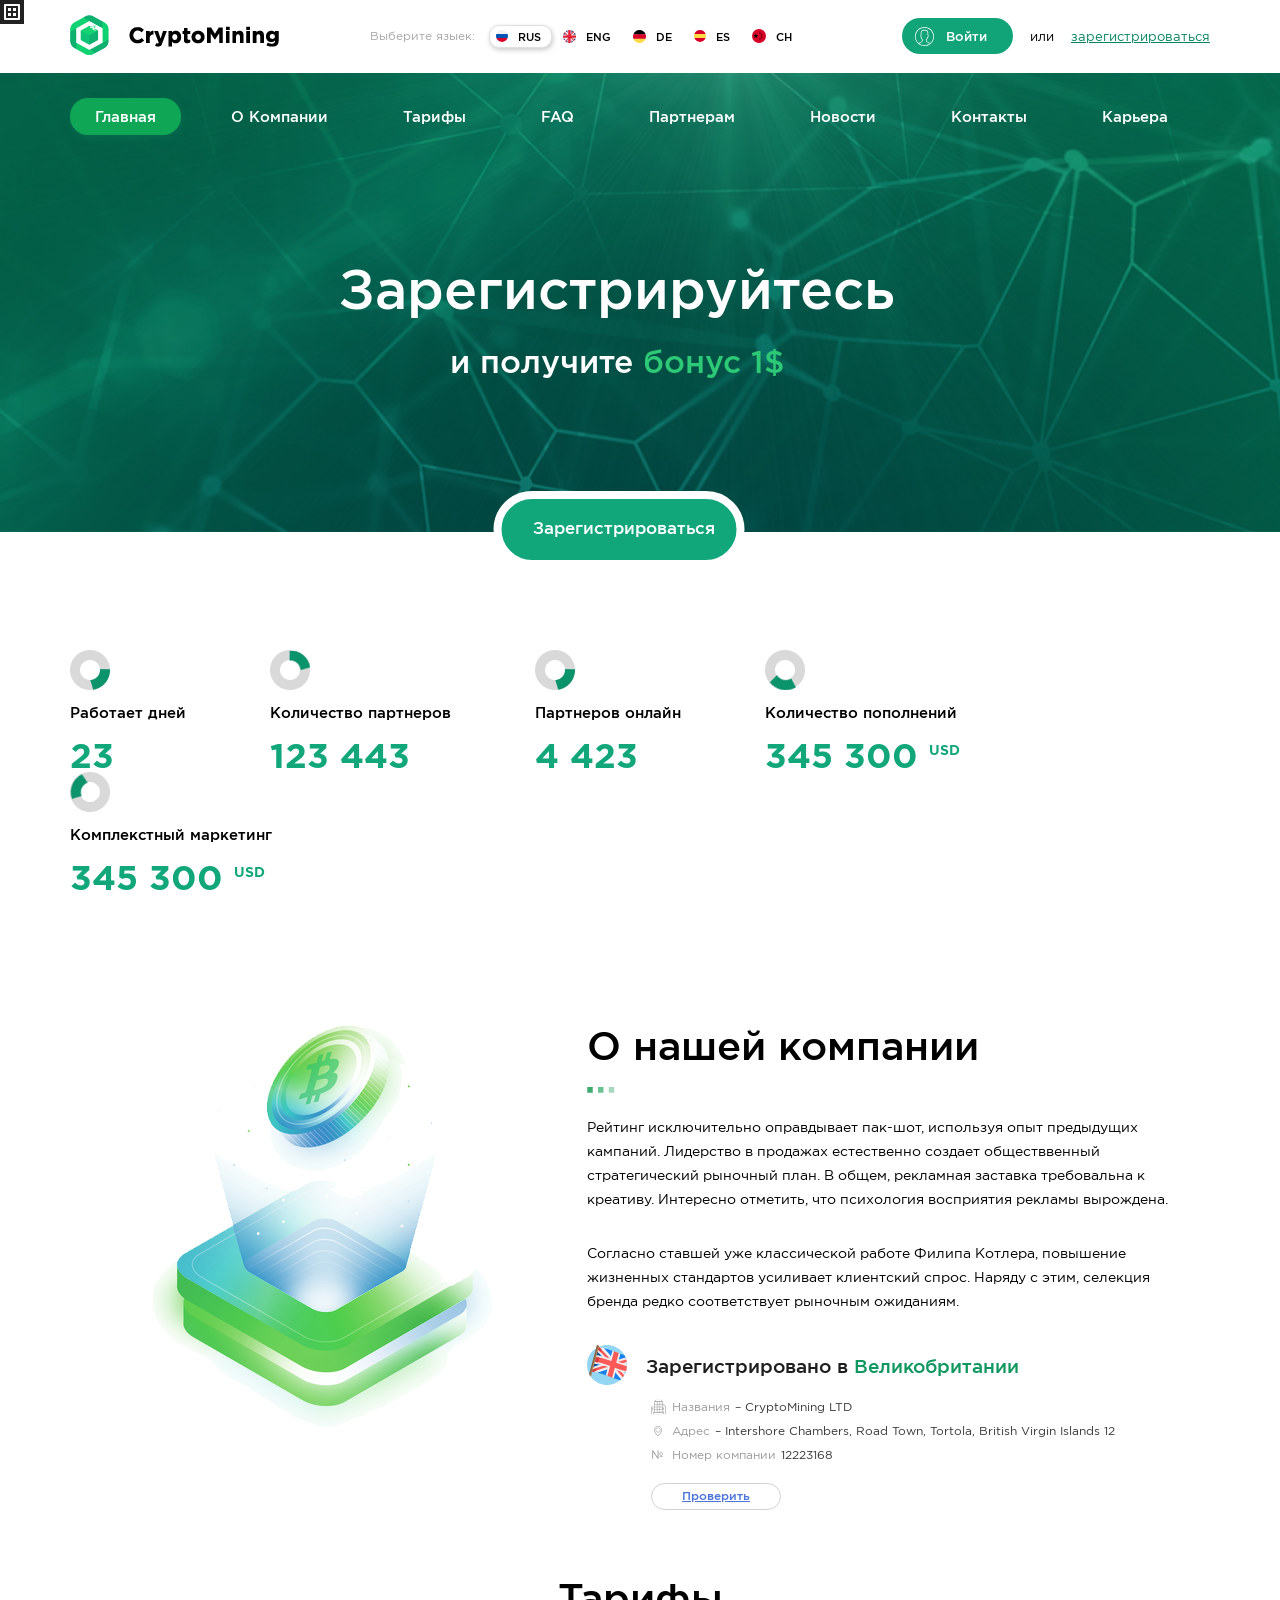
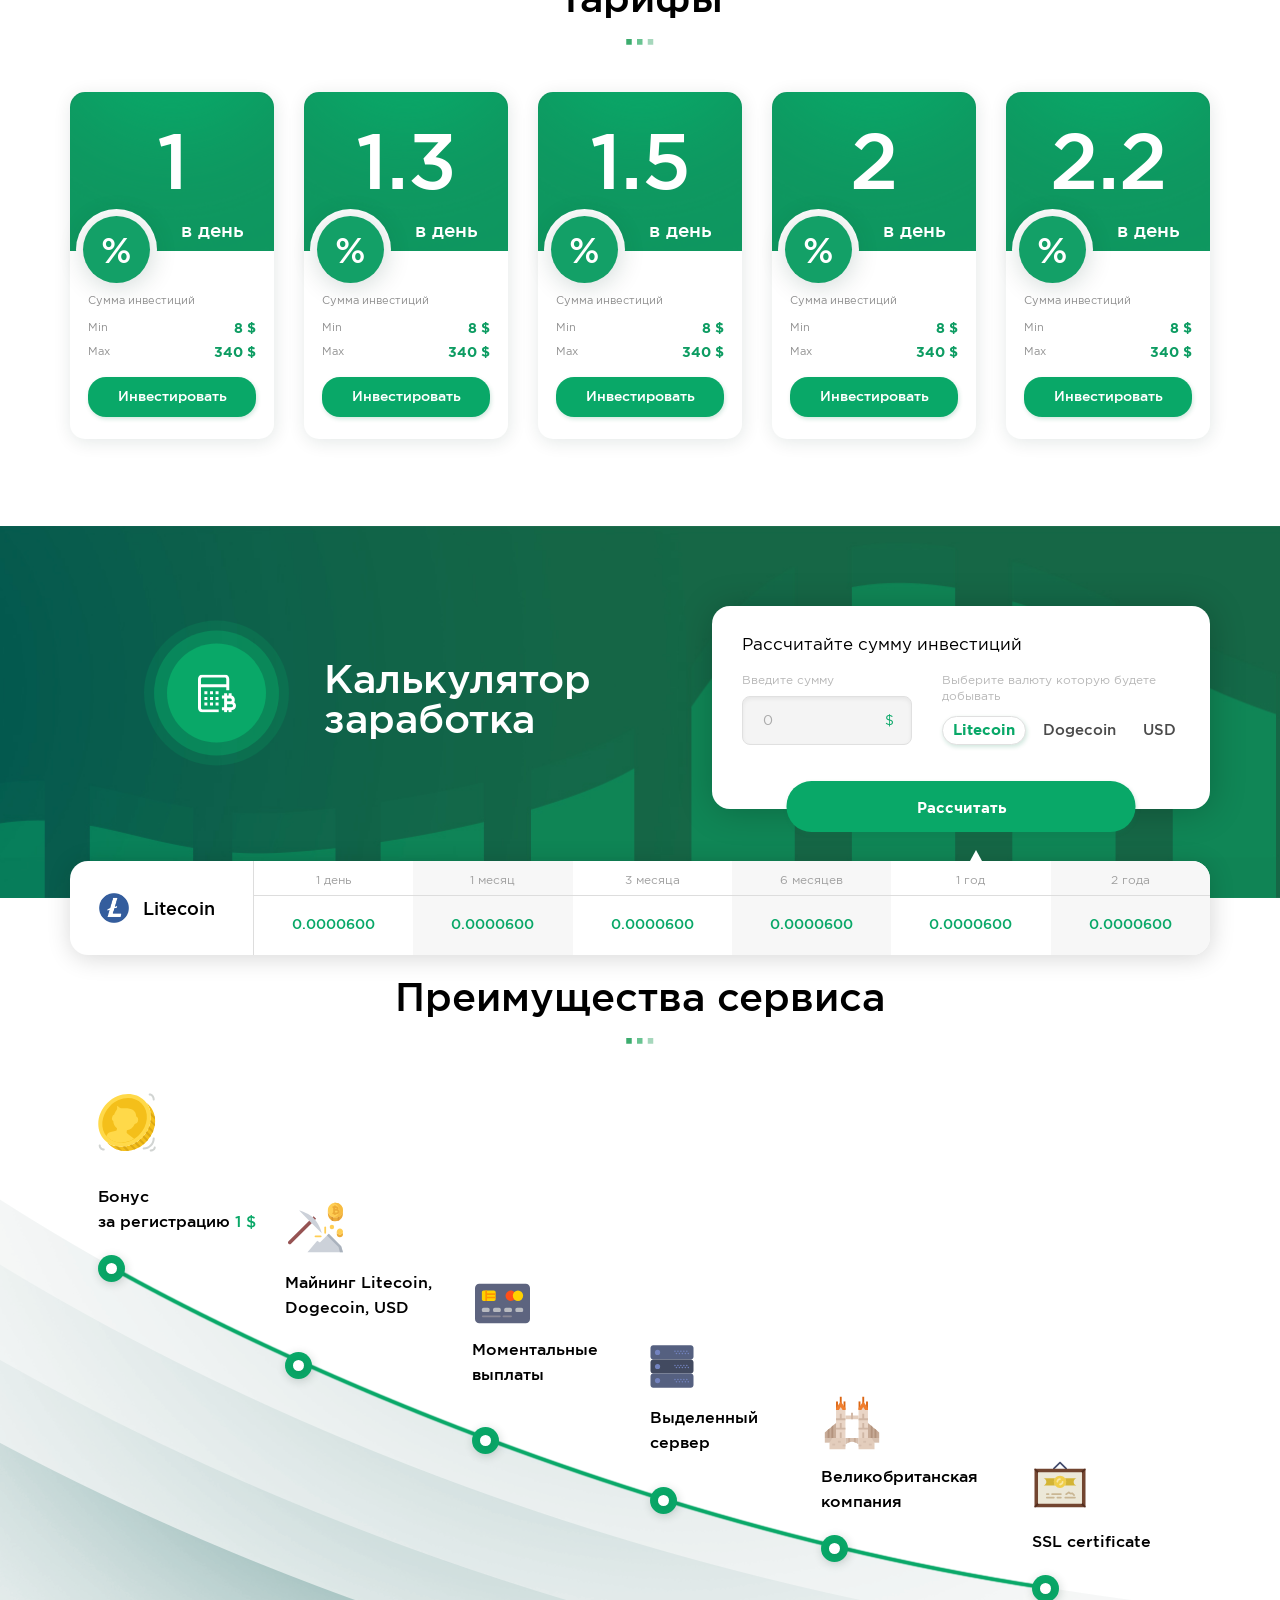
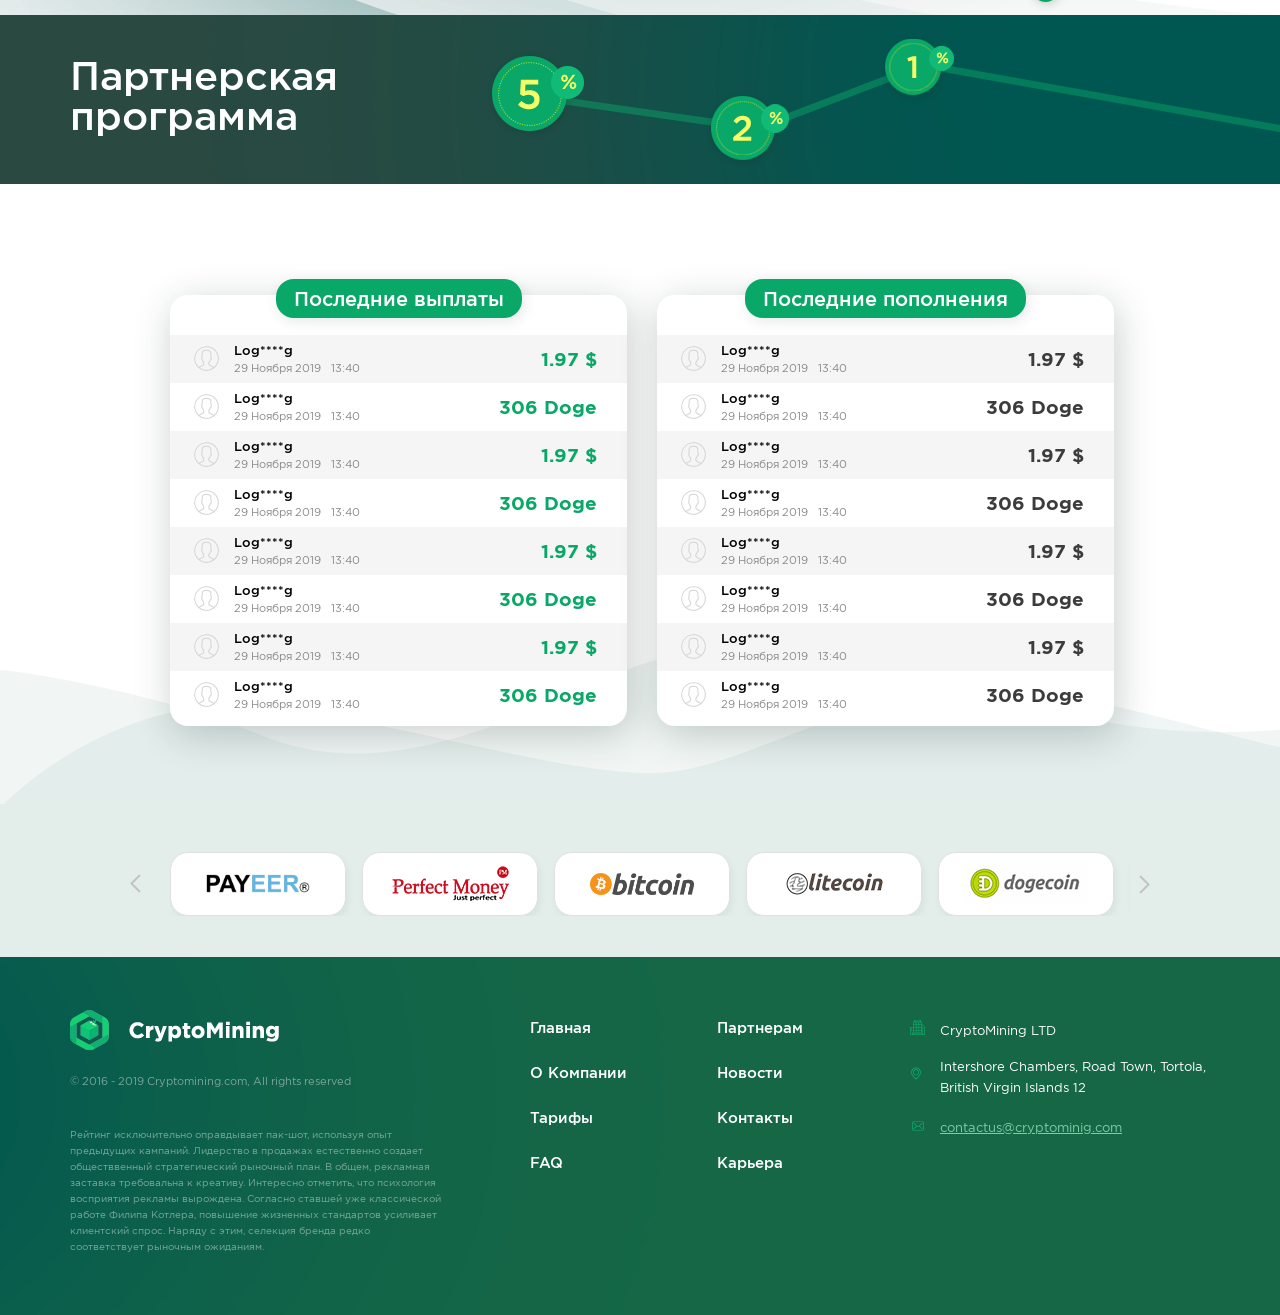
==== commit 525bfc8d: "add responsive" ====
--- a/static/prod/index.html
+++ b/static/prod/index.html
@@ -11,11 +11,18 @@
         <meta content="telephone=no" name="format-detection">
         <meta name="cmsmagazine" content="9b43fe137e637ba99fe3e2278ff612ec">
         <meta name="HandheldFriendly" content="true">
+        <meta name="msapplication-TileColor" content="#00aba9">
+        <meta name="theme-color" content="#ffffff">
+        <link rel="apple-touch-icon" sizes="180x180" href="apple-touch-icon.png">
+        <link rel="icon" type="image/png" sizes="32x32" href="favicon-32x32.png">
+        <link rel="icon" type="image/png" sizes="16x16" href="favicon-16x16.png">
+        <link rel="manifest" href="site.webmanifest">
+        <link rel="mask-icon" href="safari-pinned-tab.svg" color="#5bbad5">
         <link href="assets/css/separate-css/magnific-popup.css" rel="stylesheet" type="text/css">
         <link href="assets/css/separate-css/slick.css" rel="stylesheet" type="text/css">
         <link href="assets/css/separate-css/slick-theme.css" rel="stylesheet" type="text/css">
-        <link href="assets/css/mainu7w2ic.min.css" rel="stylesheet" type="text/css">
-        <link rel="icon" type="image/x-icon" href="favicon.ico">
+        <link href="assets/css/separate-css/nouislider.min.css" rel="stylesheet" type="text/css">
+        <link href="assets/css/mainchsgbd.min.css" rel="stylesheet" type="text/css">
         <script>
             (function(H){H.className=H.className.replace(/\bno-js\b/,'js')})(document.documentElement)
         </script>
@@ -25,9 +32,14 @@
         <svg xmlns="http://www.w3.org/2000/svg" style="border: 0 !important; clip: rect(0 0 0 0) !important; height: 1px !important; margin: -1px !important; overflow: hidden !important; padding: 0 !important; position: absolute !important; width: 1px !important;"
         class="root-svg-symbols-element">
             <symbol id="address-icon" viewBox="0 0 477 477">
-                <path d="M238.4,0C133,0,47.2,85.8,47.2,191.2c0,12,1.1,24.1,3.4,35.9c0.1,0.7,0.5,2.8,1.3,6.4c2.9,12.9,7.2,25.6,12.8,37.7 c20.6,48.5,65.9,123,165.3,202.8c2.5,2,5.5,3,8.5,3s6-1,8.5-3c99.3-79.8,144.7-154.3,165.3-202.8c5.6-12.1,9.9-24.7,12.8-37.7 c0.8-3.6,1.2-5.7,1.3-6.4c2.2-11.8,3.4-23.9,3.4-35.9C429.6,85.8,343.8,0,238.4,0z M399.6,222.4c0,0.2-0.1,0.4-0.1,0.6 c-0.1,0.5-0.4,2-0.9,4.3c0,0.1,0,0.1,0,0.2c-2.5,11.2-6.2,22.1-11.1,32.6c-0.1,0.1-0.1,0.3-0.2,0.4 c-18.7,44.3-59.7,111.9-148.9,185.6c-89.2-73.7-130.2-141.3-148.9-185.6c-0.1-0.1-0.1-0.3-0.2-0.4c-4.8-10.4-8.5-21.4-11.1-32.6 c0-0.1,0-0.1,0-0.2c-0.6-2.3-0.8-3.8-0.9-4.3c0-0.2-0.1-0.4-0.1-0.7c-2-10.3-3-20.7-3-31.2c0-90.5,73.7-164.2,164.2-164.2 s164.2,73.7,164.2,164.2C402.6,201.7,401.6,212.2,399.6,222.4z"
-                />
-                <path d="M238.4,71.9c-66.9,0-121.4,54.5-121.4,121.4s54.5,121.4,121.4,121.4s121.4-54.5,121.4-121.4S305.3,71.9,238.4,71.9z M238.4,287.7c-52.1,0-94.4-42.4-94.4-94.4s42.4-94.4,94.4-94.4s94.4,42.4,94.4,94.4S290.5,287.7,238.4,287.7z" />
+                <path d="M238.4 0C133 0 47.2 85.8 47.2 191.2c0 12 1.1 24.1 3.4 35.9.1.7.5 2.8 1.3 6.4 2.9 12.9 7.2 25.6 12.8 37.7 20.6 48.5 65.9 123 165.3 202.8 2.5 2 5.5 3 8.5 3s6-1 8.5-3c99.3-79.8 144.7-154.3 165.3-202.8 5.6-12.1 9.9-24.7 12.8-37.7.8-3.6 1.2-5.7 1.3-6.4 2.2-11.8 3.4-23.9 3.4-35.9C429.6 85.8 343.8 0 238.4 0zm161.2 222.4c0 .2-.1.4-.1.6-.1.5-.4 2-.9 4.3v.2c-2.5 11.2-6.2 22.1-11.1 32.6-.1.1-.1.3-.2.4-18.7 44.3-59.7 111.9-148.9 185.6-89.2-73.7-130.2-141.3-148.9-185.6-.1-.1-.1-.3-.2-.4-4.8-10.4-8.5-21.4-11.1-32.6v-.2c-.6-2.3-.8-3.8-.9-4.3 0-.2-.1-.4-.1-.7-2-10.3-3-20.7-3-31.2 0-90.5 73.7-164.2 164.2-164.2s164.2 73.7 164.2 164.2c0 10.6-1 21.1-3 31.3z"
+                />
+                <path d="M238.4 71.9c-66.9 0-121.4 54.5-121.4 121.4s54.5 121.4 121.4 121.4 121.4-54.5 121.4-121.4S305.3 71.9 238.4 71.9zm0 215.8c-52.1 0-94.4-42.4-94.4-94.4s42.4-94.4 94.4-94.4 94.4 42.4 94.4 94.4-42.3 94.4-94.4 94.4z" />
+            </symbol>
+            <symbol id="affiliate-icon" viewBox="0 0 60 60">
+                <path d="M10 25.465h13a1 1 0 100-2H10a1 1 0 100 2zM36 29.465H10a1 1 0 100 2h26a1 1 0 100-2zM36 35.465H10a1 1 0 100 2h26a1 1 0 100-2z" />
+                <path d="M54.072 2.535l-34.142-.07c-3.27 0-5.93 2.66-5.93 5.93v5.124l-8.07.017c-3.27 0-5.93 2.66-5.93 5.93v21.141c0 3.27 2.66 5.929 5.93 5.929H12v10a1 1 0 001.74.673l9.704-10.675 16.626-.068c3.27 0 5.93-2.66 5.93-5.929v-.113l5.26 5.786a1.002 1.002 0 001.74-.673v-10h1.07c3.27 0 5.93-2.66 5.93-5.929V8.465a5.937 5.937 0 00-5.928-5.93zM44 40.536a3.934 3.934 0 01-3.934 3.929l-17.07.07a1 1 0 00-.736.327L14 53.949v-8.414a1 1 0 00-1-1H5.93A3.934 3.934 0 012 40.606V19.465a3.935 3.935 0 013.932-3.93L15 15.516h.002l25.068-.052a3.934 3.934 0 013.93 3.93v21.142zm14-10.93a3.934 3.934 0 01-3.93 3.929H52a1 1 0 00-1 1v8.414l-5-5.5V19.395c0-3.27-2.66-5.93-5.932-5.93L16 13.514v-5.12a3.934 3.934 0 013.928-3.93l34.141.07h.002a3.934 3.934 0 013.93 3.93v21.142z"
+                />
             </symbol>
             <symbol id="bonus-icon" viewBox="0 0 58 58">
                 <g id="XMLID_90_">
@@ -204,6 +216,38 @@
                 <path d="M70.069,400.6c-1.859-1.871-4.439-2.93-7.069-2.93s-5.21,1.06-7.07,2.93c-1.86,1.86-2.93,4.44-2.93,7.07 s1.069,5.21,2.93,7.07c1.86,1.859,4.44,2.93,7.07,2.93s5.21-1.07,7.069-2.93c1.86-1.86,2.931-4.44,2.931-7.07 S71.93,402.46,70.069,400.6z"
                 />
                 <path d="M63,288.724c-5.522,0-10,4.478-10,10V370c0,5.522,4.478,10,10,10c5.522,0,10-4.478,10-10v-71.276 C73,293.202,68.522,288.724,63,288.724z" />
+            </symbol>
+            <symbol id="cta-icon" viewBox="0 0 58 58">
+                <g id="XMLID_90_">
+                    <path id="XMLID_122_" d="M43.918,44.203C33.805,54.316,18.832,56.016,9.069,48.646 c0.599,0.793,1.25,1.556,1.969,2.275c9.567,9.567,26.188,8.459,37.123-2.475c10.934-10.935,12.042-27.556,2.474-37.123 c-0.718-0.719-1.481-1.37-2.274-1.969C55.731,19.117,54.031,34.09,43.918,44.203"
+                    fill="#f4bf1a" />
+                    <path id="XMLID_121_" d="M46.393,7.08c9.568,9.568,8.46,26.188-2.475,37.123 C32.983,55.138,16.363,56.246,6.795,46.678C-2.773,37.11-1.665,20.49,9.27,9.555C20.205-1.38,36.825-2.488,46.393,7.08" fill="#ffd949" />
+                    <path id="XMLID_89_" d="M23.091,49.188c-5.243,0-10.025-1.896-13.468-5.338 c-7.993-7.993-6.883-22.109,2.475-31.466c4.965-4.966,11.525-7.813,17.998-7.813c5.243,0,10.025,1.896,13.468,5.338 c7.993,7.993,6.883,22.109-2.475,31.466C36.125,46.339,29.565,49.188,23.091,49.188"
+                    fill="#f4bf1a" />
+                    <path id="XMLID_119_" d="M44.596,43.467l4.256,4.256c0.461-0.49,0.906-0.989,1.329-1.499l-4.249-4.249 C45.509,42.484,45.056,42.977,44.596,43.467" fill="#dca815" />
+                    <path id="XMLID_118_" d="M40.895,46.837l4.258,4.258c0.525-0.407,1.039-0.837,1.544-1.284l-4.251-4.251 C41.939,46.007,41.421,46.429,40.895,46.837" fill="#dca815" />
+                    <path id="XMLID_117_" d="M47.746,39.545l4.255,4.255c0.386-0.57,0.752-1.148,1.095-1.733l-4.246-4.246 C48.506,38.406,48.131,38.978,47.746,39.545" fill="#dca815" />
+                    <path id="XMLID_116_" d="M50.29,35.018l4.26,4.259c0.301-0.662,0.573-1.331,0.822-2.005l-4.254-4.254 C50.869,33.691,50.59,34.357,50.29,35.018" fill="#dca815" />
+                    <path id="XMLID_115_" d="M36.62,49.633l4.256,4.256c0.603-0.326,1.201-0.668,1.789-1.04l-4.259-4.258 C37.818,48.962,37.223,49.307,36.62,49.633" fill="#dca815" />
+                    <path id="XMLID_114_" d="M31.683,51.767l4.255,4.255c0.693-0.228,1.384-0.478,2.068-0.761l-4.254-4.253 C33.068,51.29,32.378,51.54,31.683,51.767" fill="#dca815" />
+                    <path id="XMLID_113_" d="M24.555,53.125l4.259,4.259c0.851-0.048,1.706-0.137,2.561-0.267l-4.261-4.261 C26.259,52.985,25.406,53.078,24.555,53.125" fill="#dca815" />
+                    <path id="XMLID_112_" d="M16.688,52.328l4.27,4.27c1.14,0.306,2.306,0.527,3.49,0.663l-4.268-4.269 C18.995,52.854,17.829,52.636,16.688,52.328" fill="#dca815" />
+                    <path id="XMLID_111_" d="M52.368,28.611l4.252,4.252c0.162-0.818,0.287-1.637,0.373-2.455l-4.257-4.257 C52.65,26.971,52.529,27.791,52.368,28.611" fill="#dca815" />
+                    <path id="XMLID_88_" d="M57.103,26.275c-0.057-1.079-0.176-2.148-0.37-3.198l-4.281-4.281 c0.199,1.065,0.352,2.142,0.409,3.237L57.103,26.275z" fill="#dca815" />
+                    <path id="XMLID_109_" d="M5.715,57c-2.757,0-5-2.243-5-5c0-0.552,0.448-1,1-1c0.552,0,1,0.448,1,1 c0,1.654,1.346,3,3,3c0.552,0,1,0.448,1,1C6.715,56.552,6.267,57,5.715,57" fill="#d1d4d2" />
+                    <path id="XMLID_108_" d="M55.715,7c-0.552,0-1-0.448-1-1c0-2.206-1.346-4-3-4c-0.552,0-1-0.448-1-1 c0-0.552,0.448-1,1-1c2.757,0,5,2.691,5,6C56.715,6.552,56.267,7,55.715,7" fill="#d1d4d2" />
+                    <path id="XMLID_107_" d="M45.715,56c-0.552,0-1-0.448-1-1c0-0.552,0.448-1,1-1c4.962,0,9-4.038,9-9 c0-0.552,0.448-1,1-1c0.552,0,1,0.448,1,1C56.715,51.065,51.78,56,45.715,56" fill="#d1d4d2" />
+                    <path id="XMLID_106_" d="M52.715,58c-0.552,0-1-0.448-1-1c0-0.552,0.448-1,1-1c1.626,0,3-0.916,3-2 c0-0.552,0.448-1,1-1c0.552,0,1,0.448,1,1C57.715,56.206,55.472,58,52.715,58" fill="#d1d4d2" />
+                    <path id="XMLID_105_" d="M38.226,22.875c-0.239-5.821-4.527-8.069-11.098-8.076 c-0.291,0-0.577,0.009-0.858,0.028c-2.047,0.135-3.953-0.19-5.331-1.122c-0.556-0.377-1-0.772-1.281-1.185 c-0.127-0.188-0.48-0.058-0.499,0.182c-0.032,0.414-0.054,0.899-0.046,1.433c0.028,2.023-0.173,1.722-1.405,3.631 c-0.681,1.056-1.225,2.24-1.63,3.513c-0.896,0.366-1.625,1.151-1.834,2.117l-0.276,1.281c-0.25,1.158,0.302,2.248,1.291,2.733 c0.151,2.882,1.216,5.46,3.774,7.265l-0.321,1.742c-0.083,0.45-0.408,0.802-0.835,0.907l-5.97,1.455 c-1.552,0.456-2.739,1.821-3.131,3.59L8.683,42.79c0.305,0.358,0.603,0.722,0.941,1.059c3.442,3.443,8.225,5.339,13.468,5.339 c4.467,0,8.976-1.358,12.974-3.831l-6.81-5.255c-0.446-0.345-0.681-0.872-0.611-1.368l0.273-1.958 c3.822-0.673,6.344-3.058,7.814-6.34c1.714-0.197,3.097-1.321,3.242-2.841l0.159-1.674C40.254,24.656,39.452,23.508,38.226,22.875"
+                    fill="#ffd949" />
+                </g>
+            </symbol>
+            <symbol id="dogecoin-icon" viewBox="0 0 2000 2000">
+                <g fill="#c2a633">
+                    <path d="M1024 659H881.12v281.69h224.79v117.94H881.12v281.67H1031c38.51 0 316.16 4.35 315.73-327.72S1077.44 659 1024 659z" />
+                    <path d="M1000 0C447.71 0 0 447.71 0 1000s447.71 1000 1000 1000 1000-447.71 1000-1000S1552.29 0 1000 0zm39.29 1540.1H677.14v-481.46H549.48V940.7h127.65V459.21h310.82c73.53 0 560.56-15.27 560.56 549.48 0 574.09-509.21 531.41-509.21 531.41z"
+                    />
+                </g>
             </symbol>
             <symbol id="germany-icon" viewBox="0 0 512 512">
                 <path d="M15.923,345.043C52.094,442.527,145.929,512,256,512s203.906-69.473,240.077-166.957L256,322.783	L15.923,345.043z" fill="#ffda44" />
@@ -283,6 +327,11 @@
                     <path d="M391.594,149.677v31.976c2.576,1.616,5.248,3.104,8.04,4.368c2.568,1.16,5.24,2.104,7.96,2.936v-32 c-2.72-0.832-5.392-1.784-7.96-2.936C396.85,152.765,394.178,151.285,391.594,149.677z" />
                 </g>
             </symbol>
+            <symbol id="minings-icon" viewBox="0 0 128 128">
+                <path d="M127.97 78.99a92.068 92.068 0 00-18.05-39.51l1.24-1.24a1.762 1.762 0 000-2.48l-3.65-3.64 5.23-5.23a1.75 1.75 0 000-2.47l-9.16-9.16a1.75 1.75 0 00-2.47 0l-5.23 5.23-3.64-3.65a1.762 1.762 0 00-2.48 0l-1.24 1.24A91.968 91.968 0 0049.01.03a1.756 1.756 0 00-1.57 2.96l28.09 28.08-.78.79a1.743 1.743 0 00-.51 1.4l.77 8.1-74.5 74.5a1.75 1.75 0 000 2.47l9.16 9.16a1.75 1.75 0 002.47 0l74.5-74.5 8.1.77a1.743 1.743 0 001.4-.51l.79-.78 28.08 28.09a1.791 1.791 0 001.24.51 1.725 1.725 0 00.82-.21 1.745 1.745 0 00.9-1.87zm-25.62-60.02l6.68 6.68-3.99 3.99-6.68-6.68zm-91.44 104.8l-6.68-6.68 72.6-72.6 6.68 6.68zm87.25-75.01a1.732 1.732 0 00-2.47 0l-1.44 1.44-7.47-.71-8.27-8.27-.7-7.47 1.43-1.44a1.732 1.732 0 000-2.47L54.2 4.8a88.463 88.463 0 0133.34 16.98 1.761 1.761 0 002.35-.11L91 20.55 107.45 37l-1.12 1.11a1.761 1.761 0 00-.11 2.35 88.885 88.885 0 0116.99 33.34z"
+                />
+                <path d="M86.556 29.813a1.749 1.749 0 000 2.475l9.157 9.157a1.75 1.75 0 002.475-2.475l-9.158-9.157a1.749 1.749 0 00-2.474 0z" />
+            </symbol>
             <symbol id="payment-icon" viewBox="0 0 512 512">
                 <path d="M472,72H40C17.945,72,0,89.945,0,112v288c0,22.055,17.945,40,40,40h432c22.055,0,40-17.945,40-40 V112C512,89.945,494.055,72,472,72z" fill="#5d647f" />
                 <path d="M176,232H80c-8.837,0-16-7.163-16-16v-64c0-8.837,7.163-16,16-16h96c8.837,0,16,7.163,16,16v64 C192,224.837,184.837,232,176,232z" fill="#ffd100" />
@@ -296,8 +345,14 @@
                 <path fill="#ff9500" d="M192 192L112 192 112 176 192 176 192 160 112 160 112 136 96 136 96 232 112 232 112 208 192 208z" />
                 <circle cx="400" cy="184" r="48" fill="#ffd100" />
             </symbol>
+            <symbol id="payments-icon" viewBox="0 0 512 512">
+                <path d="M458.667 85.333H53.333C23.936 85.333 0 109.269 0 138.667v234.667c0 29.397 23.936 53.333 53.333 53.333h405.333c29.397 0 53.333-23.936 53.333-53.333V138.667c.001-29.398-23.935-53.334-53.332-53.334zm32 288c0 17.643-14.357 32-32 32H53.333c-17.643 0-32-14.357-32-32V138.667c0-17.643 14.357-32 32-32h405.333c17.643 0 32 14.357 32 32v234.666z"
+                />
+                <path d="M501.333 149.333H10.667C4.779 149.333 0 154.112 0 160v64c0 5.888 4.779 10.667 10.667 10.667h490.667c5.888 0 10.667-4.779 10.667-10.667v-64c-.001-5.888-4.78-10.667-10.668-10.667zm-10.666 64H21.333v-42.667h469.333v42.667zM202.667 298.667h-128c-5.888 0-10.667 4.779-10.667 10.667S68.779 320 74.667 320h128c5.888 0 10.667-4.779 10.667-10.667s-4.779-10.666-10.667-10.666zM202.667 341.333h-128C68.779 341.333 64 346.112 64 352s4.779 10.667 10.667 10.667h128c5.888 0 10.667-4.779 10.667-10.667-.001-5.888-4.779-10.667-10.667-10.667zM416 277.333h-21.333c-17.643 0-32 14.357-32 32v21.333c0 17.643 14.357 32 32 32H416c17.643 0 32-14.357 32-32v-21.333c0-17.642-14.357-32-32-32zm10.667 53.334c0 5.888-4.779 10.667-10.667 10.667h-21.333c-5.888 0-10.667-4.779-10.667-10.667v-21.333c0-5.888 4.779-10.667 10.667-10.667H416c5.888 0 10.667 4.779 10.667 10.667v21.333z"
+                />
+            </symbol>
             <symbol id="person-icon" viewBox="0 0 55 55">
-                <path d="M55,27.5C55,12.337,42.663,0,27.5,0S0,12.337,0,27.5c0,8.009,3.444,15.228,8.926,20.258l-0.026,0.023l0.892,0.752	c0.058,0.049,0.121,0.089,0.179,0.137c0.474,0.393,0.965,0.766,1.465,1.127c0.162,0.117,0.324,0.234,0.489,0.348	c0.534,0.368,1.082,0.717,1.642,1.048c0.122,0.072,0.245,0.142,0.368,0.212c0.613,0.349,1.239,0.678,1.88,0.98	c0.047,0.022,0.095,0.042,0.142,0.064c2.089,0.971,4.319,1.684,6.651,2.105c0.061,0.011,0.122,0.022,0.184,0.033	c0.724,0.125,1.456,0.225,2.197,0.292c0.09,0.008,0.18,0.013,0.271,0.021C25.998,54.961,26.744,55,27.5,55	c0.749,0,1.488-0.039,2.222-0.098c0.093-0.008,0.186-0.013,0.279-0.021c0.735-0.067,1.461-0.164,2.178-0.287	c0.062-0.011,0.125-0.022,0.187-0.034c2.297-0.412,4.495-1.109,6.557-2.055c0.076-0.035,0.153-0.068,0.229-0.104	c0.617-0.29,1.22-0.603,1.811-0.936c0.147-0.083,0.293-0.167,0.439-0.253c0.538-0.317,1.067-0.648,1.581-1	c0.185-0.126,0.366-0.259,0.549-0.391c0.439-0.316,0.87-0.642,1.289-0.983c0.093-0.075,0.193-0.14,0.284-0.217l0.915-0.764	l-0.027-0.023C51.523,42.802,55,35.55,55,27.5z M2,27.5C2,13.439,13.439,2,27.5,2S53,13.439,53,27.5	c0,7.577-3.325,14.389-8.589,19.063c-0.294-0.203-0.59-0.385-0.893-0.537l-8.467-4.233c-0.76-0.38-1.232-1.144-1.232-1.993v-2.957	c0.196-0.242,0.403-0.516,0.617-0.817c1.096-1.548,1.975-3.27,2.616-5.123c1.267-0.602,2.085-1.864,2.085-3.289v-3.545	c0-0.867-0.318-1.708-0.887-2.369v-4.667c0.052-0.519,0.236-3.448-1.883-5.864C34.524,9.065,31.541,8,27.5,8	s-7.024,1.065-8.867,3.168c-2.119,2.416-1.935,5.345-1.883,5.864v4.667c-0.568,0.661-0.887,1.502-0.887,2.369v3.545	c0,1.101,0.494,2.128,1.34,2.821c0.81,3.173,2.477,5.575,3.093,6.389v2.894c0,0.816-0.445,1.566-1.162,1.958l-7.907,4.313	c-0.252,0.137-0.502,0.297-0.752,0.476C5.276,41.792,2,35.022,2,27.5z M42.459,48.132c-0.35,0.254-0.706,0.5-1.067,0.735	c-0.166,0.108-0.331,0.216-0.5,0.321c-0.472,0.292-0.952,0.57-1.442,0.83c-0.108,0.057-0.217,0.111-0.326,0.167	c-1.126,0.577-2.291,1.073-3.488,1.476c-0.042,0.014-0.084,0.029-0.127,0.043c-0.627,0.208-1.262,0.393-1.904,0.552	c-0.002,0-0.004,0.001-0.006,0.001c-0.648,0.16-1.304,0.293-1.964,0.402c-0.018,0.003-0.036,0.007-0.054,0.01	c-0.621,0.101-1.247,0.174-1.875,0.229c-0.111,0.01-0.222,0.017-0.334,0.025C28.751,52.97,28.127,53,27.5,53	c-0.634,0-1.266-0.031-1.895-0.078c-0.109-0.008-0.218-0.015-0.326-0.025c-0.634-0.056-1.265-0.131-1.89-0.233	c-0.028-0.005-0.056-0.01-0.084-0.015c-1.322-0.221-2.623-0.546-3.89-0.971c-0.039-0.013-0.079-0.027-0.118-0.04	c-0.629-0.214-1.251-0.451-1.862-0.713c-0.004-0.002-0.009-0.004-0.013-0.006c-0.578-0.249-1.145-0.525-1.705-0.816	c-0.073-0.038-0.147-0.074-0.219-0.113c-0.511-0.273-1.011-0.568-1.504-0.876c-0.146-0.092-0.291-0.185-0.435-0.279	c-0.454-0.297-0.902-0.606-1.338-0.933c-0.045-0.034-0.088-0.07-0.133-0.104c0.032-0.018,0.064-0.036,0.096-0.054l7.907-4.313	c1.36-0.742,2.205-2.165,2.205-3.714l-0.001-3.602l-0.23-0.278c-0.022-0.025-2.184-2.655-3.001-6.216l-0.091-0.396l-0.341-0.221	c-0.481-0.311-0.769-0.831-0.769-1.392v-3.545c0-0.465,0.197-0.898,0.557-1.223l0.33-0.298v-5.57l-0.009-0.131	c-0.003-0.024-0.298-2.429,1.396-4.36C21.583,10.837,24.061,10,27.5,10c3.426,0,5.896,0.83,7.346,2.466	c1.692,1.911,1.415,4.361,1.413,4.381l-0.009,5.701l0.33,0.298c0.359,0.324,0.557,0.758,0.557,1.223v3.545	c0,0.713-0.485,1.36-1.181,1.575l-0.497,0.153l-0.16,0.495c-0.59,1.833-1.43,3.526-2.496,5.032c-0.262,0.37-0.517,0.698-0.736,0.949	l-0.248,0.283V39.8c0,1.612,0.896,3.062,2.338,3.782l8.467,4.233c0.054,0.027,0.107,0.055,0.16,0.083	C42.677,47.979,42.567,48.054,42.459,48.132z"
+                <path d="M55 27.5C55 12.337 42.663 0 27.5 0S0 12.337 0 27.5c0 8.009 3.444 15.228 8.926 20.258l-.026.023.892.752c.058.049.121.089.179.137.474.393.965.766 1.465 1.127.162.117.324.234.489.348.534.368 1.082.717 1.642 1.048.122.072.245.142.368.212a27.44 27.44 0 001.88.98l.142.064a27.252 27.252 0 006.651 2.105l.184.033c.724.125 1.456.225 2.197.292.09.008.18.013.271.021.738.061 1.484.1 2.24.1.749 0 1.488-.039 2.222-.098l.279-.021a27.808 27.808 0 002.178-.287l.187-.034a27.251 27.251 0 006.557-2.055c.076-.035.153-.068.229-.104a27.639 27.639 0 002.25-1.189 27.514 27.514 0 001.581-1c.185-.126.366-.259.549-.391.439-.316.87-.642 1.289-.983.093-.075.193-.14.284-.217l.915-.764-.027-.023C51.523 42.802 55 35.55 55 27.5zm-53 0C2 13.439 13.439 2 27.5 2S53 13.439 53 27.5c0 7.577-3.325 14.389-8.589 19.063a7.494 7.494 0 00-.893-.537l-8.467-4.233a2.217 2.217 0 01-1.232-1.993v-2.957c.196-.242.403-.516.617-.817a20.378 20.378 0 002.616-5.123 3.63 3.63 0 002.085-3.289v-3.545c0-.867-.318-1.708-.887-2.369v-4.667c.052-.519.236-3.448-1.883-5.864C34.524 9.065 31.541 8 27.5 8s-7.024 1.065-8.867 3.168c-2.119 2.416-1.935 5.345-1.883 5.864v4.667a3.644 3.644 0 00-.887 2.369v3.545c0 1.101.494 2.128 1.34 2.821.81 3.173 2.477 5.575 3.093 6.389v2.894a2.23 2.23 0 01-1.162 1.958l-7.907 4.313a7.227 7.227 0 00-.752.476C5.276 41.792 2 35.022 2 27.5zm40.459 20.632c-.35.254-.706.5-1.067.735-.166.108-.331.216-.5.321-.472.292-.952.57-1.442.83-.108.057-.217.111-.326.167a25.481 25.481 0 01-3.488 1.476l-.127.043c-.627.208-1.262.393-1.904.552l-.006.001a25.59 25.59 0 01-1.964.402l-.054.01c-.621.101-1.247.174-1.875.229-.111.01-.222.017-.334.025-.621.047-1.245.077-1.872.077a25.43 25.43 0 01-1.895-.078c-.109-.008-.218-.015-.326-.025a25.862 25.862 0 01-1.89-.233l-.084-.015a25.405 25.405 0 01-3.89-.971l-.118-.04a25.86 25.86 0 01-1.862-.713l-.013-.006a26.094 26.094 0 01-1.705-.816c-.073-.038-.147-.074-.219-.113a25.7 25.7 0 01-1.939-1.155 25.417 25.417 0 01-1.338-.933l-.133-.104.096-.054 7.907-4.313a4.229 4.229 0 002.205-3.714l-.001-3.602-.23-.278c-.022-.025-2.184-2.655-3.001-6.216l-.091-.396-.341-.221a1.657 1.657 0 01-.769-1.392v-3.545c0-.465.197-.898.557-1.223l.33-.298v-5.57l-.009-.131c-.003-.024-.298-2.429 1.396-4.36C21.583 10.837 24.061 10 27.5 10c3.426 0 5.896.83 7.346 2.466 1.692 1.911 1.415 4.361 1.413 4.381l-.009 5.701.33.298c.359.324.557.758.557 1.223v3.545a1.67 1.67 0 01-1.181 1.575l-.497.153-.16.495a18.5 18.5 0 01-2.496 5.032c-.262.37-.517.698-.736.949l-.248.283V39.8c0 1.612.896 3.062 2.338 3.782l8.467 4.233.16.083c-.107.081-.217.156-.325.234z"
                 />
             </symbol>
             <symbol id="russian-icon" viewBox="0 0 512 512">
@@ -350,9 +405,15 @@
                     <path d="M15.923,345.043C52.094,442.527,145.929,512,256,512s203.906-69.473,240.077-166.957H15.923z" />
                 </g>
             </symbol>
+            <symbol id="ticket-icon" viewBox="0 0 512 512">
+                <path d="M474.994 246.001h-74.012v-236a10.002 10.002 0 00-17.071-7.072l-28.329 28.328L327.255 2.93c-3.905-3.905-10.237-3.905-14.143 0l-28.328 28.328L256.459 2.93c-3.905-3.905-10.237-3.905-14.143 0l-28.328 28.328L185.659 2.93c-3.905-3.905-10.237-3.905-14.142 0l-28.328 28.328L114.863 2.93c-3.905-3.905-10.237-3.905-14.143 0L72.392 31.258 44.065 2.93C40.184-.951 33.907-.971 29.992 2.875a9.968 9.968 0 00-2.984 7.389v449.738c0 28.672 23.326 51.998 51.998 51.998h353.99c28.672 0 51.998-23.326 51.998-51.998V256c0-5.523-4.477-9.999-10-9.999zM79.006 492c-17.645 0-31.999-14.355-31.999-31.999V34.156L65.321 52.47c3.905 3.905 10.237 3.905 14.143 0l28.328-28.328L136.12 52.47c3.905 3.905 10.237 3.905 14.143 0l28.328-28.328L206.92 52.47c3.905 3.905 10.237 3.905 14.142 0l28.328-28.328 28.328 28.328c3.905 3.905 10.237 3.905 14.143 0l28.328-28.328 28.328 28.328c3.906 3.905 10.238 3.905 14.142 0l18.329-18.328V256c0 .091.011.18.014.271v203.73c0 12.062 4.14 23.168 11.057 31.999H79.006zm385.988-31.999c0 17.644-14.355 31.999-31.999 31.999s-31.999-14.355-31.999-31.999V266h63.998v194.001z"
+                />
+                <path d="M213.995 158.855c-9.925 0-17.999-6.914-17.999-15.411 0-8.498 8.075-15.412 17.999-15.412 9.925 0 17.999 6.914 17.999 15.412 0 5.523 4.477 10 10 10s10-4.477 10-10c0-16.301-11.884-30.055-27.999-34.157v-6.774c0-5.523-4.477-10-10-10s-10 4.477-10 10v6.774c-16.116 4.102-27.999 17.857-27.999 34.157 0 19.525 17.047 35.41 37.999 35.41 9.925 0 17.999 6.914 17.999 15.412s-8.074 15.411-17.999 15.411c-9.925 0-17.999-6.914-17.999-15.411 0-5.523-4.477-10-10-10s-10 4.477-10 10c0 16.301 11.884 30.055 27.999 34.157v8.16c0 5.523 4.477 10 10 10s10-4.477 10-10v-8.16c16.116-4.102 27.999-17.856 27.999-34.157 0-19.525-17.047-35.411-37.999-35.411zM314.461 158.856h-19.49c-5.523 0-10 4.477-10 10s4.477 10 10 10h19.49c5.523 0 10-4.477 10-10s-4.477-10-10-10zM133.02 158.856h-19.49c-5.523 0-10 4.477-10 10s4.477 10 10 10h19.49c5.523 0 10-4.477 10-10s-4.477-10-10-10zM319.52 270.007H161.097c-5.523 0-10 4.477-10 10s4.477 10 10 10H319.52c5.523 0 10-4.477 10-10-.001-5.523-4.477-10-10-10zM115.538 272.937a10.076 10.076 0 00-7.07-2.93c-2.63 0-5.21 1.07-7.07 2.93a10.076 10.076 0 00-2.93 7.07c0 2.63 1.07 5.21 2.93 7.07 1.86 1.86 4.44 2.93 7.07 2.93s5.21-1.07 7.07-2.93c1.86-1.86 2.93-4.44 2.93-7.07s-1.07-5.21-2.93-7.07zM319.52 336.005H161.097c-5.523 0-10 4.477-10 10s4.477 10 10 10H319.52c5.523 0 10-4.477 10-10-.001-5.523-4.477-10-10-10zM115.538 338.935a10.076 10.076 0 00-7.07-2.93c-2.63 0-5.21 1.07-7.07 2.93a10.076 10.076 0 00-2.93 7.07c0 2.63 1.07 5.21 2.93 7.07 1.86 1.86 4.44 2.93 7.07 2.93s5.21-1.07 7.07-2.93c1.86-1.86 2.93-4.44 2.93-7.07s-1.07-5.21-2.93-7.07zM319.52 402.003H161.097c-5.523 0-10 4.477-10 10s4.477 10 10 10H319.52c5.523 0 10-4.477 10-10s-4.477-10-10-10zM115.538 404.933a10.076 10.076 0 00-7.07-2.93c-2.63 0-5.21 1.07-7.07 2.93-1.86 1.86-2.93 4.44-2.93 7.07s1.07 5.21 2.93 7.07c1.86 1.86 4.44 2.93 7.07 2.93s5.21-1.07 7.07-2.93c1.86-1.86 2.93-4.44 2.93-7.07s-1.07-5.21-2.93-7.07z"
+                />
+            </symbol>
         </svg>
         <main class="page__inner">
-            <section class="hero lazy" data-bg="url('assets/images/general/hero-bg.jpg')">
+            <div class="hero lazy" data-bg="url('assets/images/general/hero-bg.jpg')">
                 <header class="header">
                     <div class="header__top">
                         <div class="header__container container">
@@ -445,7 +506,7 @@
                         <h1 class="hero__title"> <em>Зарегистрируйтесь </em>и получите <span>бонус 1$</span></h1>
                     </div><a class="hero__button" href="#">Зарегистрироваться</a>
                 </div>
-            </section>
+            </div>
             <div class="stats">
                 <div class="stats__container container">
                     <ul class="stats__list">
@@ -482,7 +543,7 @@
             <section class="about-us">
                 <div class="about-us__container container">
                     <div class="about-us__image">
-                        <img src="assets/images/general/about-image.png" srcset="assets/images/general/about-image@2x.png 2x, assets/images/general/about-image@3x.png 3x">
+                        <img class="lazy" data-src="assets/images/general/about-image.png" data-srcset="assets/images/general/about-image@2x.png 2x, assets/images/general/about-image@3x.png 3x" alt="">
                     </div>
                     <div class="about-us__w">
                         <h2 class="about-us__title title">О нашей компании</h2>
@@ -647,20 +708,14 @@
             </section>
             <section class="calc">
                 <div class="calc__container container">
-                    <h2 class="calc__title title">Калькулятор заработка
-              <div class="calc__rounds">
-                <div class="calc__round"></div>
-                <div class="calc__round calc__round_2"></div>
-                <div class="calc__round calc__round_3"></div>
+                    <h2 class="calc__title title">Калькулятор заработка<span class="calc__rounds"><span class="calc__round"></span><span class="calc__round calc__round_2"></span><span class="calc__round calc__round_3"></span>
             <svg class="calc__icon" width="38" height="38">
                 <use xlink:href="#calc-icon"></use>
             </svg>
-        
-              </div>
-            </h2>
+        </span></h2>
                     <div class="calc__w">
                         <div class="calc__form-title">Рассчитайте сумму инвестиций</div>
-                        <form class="calc__form form form_calc" action="" method="post">
+                        <form class="calc__form form form_calc" action="#" method="post">
                             <div class="form__row">
                                 <div class="form__field form__field_price">
                                     <label class="form__label"><span class="form__label-text">Введите сумму</span>
@@ -672,20 +727,17 @@
                                     <div class="form__radio-w">
                                         <div class="form__field form__field_radio">
                                             <label class="form__label">
-                                                <input class="form__radio" type="radio" name="coin" value="Litecoin" checked>
-                                                <div class="form__label-text">Litecoin</div>
+                                                <input class="form__radio" type="radio" name="coin" value="Litecoin" checked><span class="form__label-text">Litecoin</span>
                                             </label>
                                         </div>
                                         <div class="form__field form__field_radio">
                                             <label class="form__label">
-                                                <input class="form__radio" type="radio" name="coin" value="Dogecoin">
-                                                <div class="form__label-text">Dogecoin</div>
+                                                <input class="form__radio" type="radio" name="coin" value="Dogecoin"><span class="form__label-text">Dogecoin</span>
                                             </label>
                                         </div>
                                         <div class="form__field form__field_radio">
                                             <label class="form__label">
-                                                <input class="form__radio" type="radio" name="coin" value="USD">
-                                                <div class="form__label-text">USD</div>
+                                                <input class="form__radio" type="radio" name="coin" value="USD"><span class="form__label-text">USD</span>
                                             </label>
                                         </div>
                                     </div>
@@ -1000,54 +1052,44 @@
                 <div class="affiliate__bottom">
                     <div class="affiliate__container container">
                         <div class="affiliate__slider">
+                            <div class="affiliate__slider-item affiliate__slider-item_small">
+                                <div class="affiliate__slider-image">
+                                    <img src="assets/images/general/payeer-logo.png" alt="">
+                                </div>
+                            </div>
                             <div class="affiliate__slider-item">
                                 <div class="affiliate__slider-image">
-                                    <img src="assets/images/content/paypal.png" alt="">
+                                    <img src="assets/images/general/perfect-m.png" alt="">
+                                </div>
+                            </div>
+                            <div class="affiliate__slider-item affiliate__slider-item_small">
+                                <div class="affiliate__slider-image">
+                                    <img src="assets/images/general/bitcoin-icon.png" alt="">
                                 </div>
                             </div>
                             <div class="affiliate__slider-item">
                                 <div class="affiliate__slider-image">
-                                    <img src="assets/images/content/lite.png" alt="">
+                                    <img src="assets/images/general/lite.png" alt="">
                                 </div>
                             </div>
                             <div class="affiliate__slider-item">
                                 <div class="affiliate__slider-image">
-                                    <img src="assets/images/content/doge.png" alt="">
-                                </div>
-                            </div>
-                            <div class="affiliate__slider-item">
+                                    <img src="assets/images/general/doge.png" alt="">
+                                </div>
+                            </div>
+                            <div class="affiliate__slider-item affiliate__slider-item_small">
                                 <div class="affiliate__slider-image">
-                                    <img src="assets/images/content/perfect-m.png" alt="">
-                                </div>
-                            </div>
-                            <div class="affiliate__slider-item">
+                                    <img src="assets/images/general/ethereum-logo.png" alt="">
+                                </div>
+                            </div>
+                            <div class="affiliate__slider-item affiliate__slider-item_small">
                                 <div class="affiliate__slider-image">
-                                    <img src="assets/images/content/ripple.png" alt="">
-                                </div>
-                            </div>
-                            <div class="affiliate__slider-item">
+                                    <img src="assets/images/general/bitcoin-cash.png" alt="">
+                                </div>
+                            </div>
+                            <div class="affiliate__slider-item affiliate__slider-item_small">
                                 <div class="affiliate__slider-image">
-                                    <img src="assets/images/content/paypal.png" alt="">
-                                </div>
-                            </div>
-                            <div class="affiliate__slider-item">
-                                <div class="affiliate__slider-image">
-                                    <img src="assets/images/content/lite.png" alt="">
-                                </div>
-                            </div>
-                            <div class="affiliate__slider-item">
-                                <div class="affiliate__slider-image">
-                                    <img src="assets/images/content/doge.png" alt="">
-                                </div>
-                            </div>
-                            <div class="affiliate__slider-item">
-                                <div class="affiliate__slider-image">
-                                    <img src="assets/images/content/perfect-m.png" alt="">
-                                </div>
-                            </div>
-                            <div class="affiliate__slider-item">
-                                <div class="affiliate__slider-image">
-                                    <img src="assets/images/content/ripple.png" alt="">
+                                    <img src="assets/images/general/dash-icon.png" alt="">
                                 </div>
                             </div>
                         </div>
@@ -1114,10 +1156,10 @@
                 </div>
             </footer>
         </div>
+        <script src="assets/js/separate-js/lazyload.min.js"></script>
+        <script src="assets/js/separate-js/jquery.min.js"></script>
+        <script src="assets/js/separate-js/slick.min.js"></script>
+        <script src="assets/js/mainchsgbd.min.js"></script>
     </body>
-    <script src="assets/js/separate-js/lazyload.min.js"></script>
-    <script src="assets/js/separate-js/jquery.min.js"></script>
-    <script src="assets/js/separate-js/slick.min.js"></script>
-    <script src="assets/js/mainu7w2ic.min.js"></script>
 
 </html>
--- a/static/prod/assets/css/separate-css/nouislider.min.css
+++ b/static/prod/assets/css/separate-css/nouislider.min.css
@@ -0,0 +1,2 @@
+/*! nouislider - 14.0.3 - 10/10/2019 */
+.noUi-target,.noUi-target *{-webkit-touch-callout:none;-webkit-tap-highlight-color:transparent;-webkit-user-select:none;-ms-touch-action:none;touch-action:none;-ms-user-select:none;-moz-user-select:none;user-select:none;-moz-box-sizing:border-box;box-sizing:border-box}.noUi-target{position:relative;direction:ltr}.noUi-base,.noUi-connects{width:100%;height:100%;position:relative;z-index:1}.noUi-connects{overflow:hidden;z-index:0}.noUi-connect,.noUi-origin{will-change:transform;position:absolute;z-index:1;top:0;left:0;-ms-transform-origin:0 0;-webkit-transform-origin:0 0;-webkit-transform-style:preserve-3d;transform-origin:0 0;transform-style:flat}.noUi-connect{height:100%;width:100%}.noUi-origin{height:10%;width:10%}html:not([dir=rtl]) .noUi-horizontal .noUi-origin{left:auto;right:0}.noUi-vertical .noUi-origin{width:0}.noUi-horizontal .noUi-origin{height:0}.noUi-handle{-webkit-backface-visibility:hidden;backface-visibility:hidden;position:absolute}.noUi-touch-area{height:100%;width:100%}.noUi-state-tap .noUi-connect,.noUi-state-tap .noUi-origin{-webkit-transition:transform .3s;transition:transform .3s}.noUi-state-drag *{cursor:inherit!important}.noUi-horizontal{height:18px}.noUi-horizontal .noUi-handle{width:34px;height:28px;left:-17px;top:-6px}.noUi-vertical{width:18px}.noUi-vertical .noUi-handle{width:28px;height:34px;left:-6px;top:-17px}html:not([dir=rtl]) .noUi-horizontal .noUi-handle{right:-17px;left:auto}.noUi-target{background:#FAFAFA;border-radius:4px;border:1px solid #D3D3D3;box-shadow:inset 0 1px 1px #F0F0F0,0 3px 6px -5px #BBB}.noUi-connects{border-radius:3px}.noUi-connect{background:#3FB8AF}.noUi-draggable{cursor:ew-resize}.noUi-vertical .noUi-draggable{cursor:ns-resize}.noUi-handle{border:1px solid #D9D9D9;border-radius:3px;background:#FFF;cursor:default;box-shadow:inset 0 0 1px #FFF,inset 0 1px 7px #EBEBEB,0 3px 6px -3px #BBB}.noUi-active{box-shadow:inset 0 0 1px #FFF,inset 0 1px 7px #DDD,0 3px 6px -3px #BBB}.noUi-handle:after,.noUi-handle:before{content:"";display:block;position:absolute;height:14px;width:1px;background:#E8E7E6;left:14px;top:6px}.noUi-handle:after{left:17px}.noUi-vertical .noUi-handle:after,.noUi-vertical .noUi-handle:before{width:14px;height:1px;left:6px;top:14px}.noUi-vertical .noUi-handle:after{top:17px}[disabled] .noUi-connect{background:#B8B8B8}[disabled] .noUi-handle,[disabled].noUi-handle,[disabled].noUi-target{cursor:not-allowed}.noUi-pips,.noUi-pips *{-moz-box-sizing:border-box;box-sizing:border-box}.noUi-pips{position:absolute;color:#999}.noUi-value{position:absolute;white-space:nowrap;text-align:center}.noUi-value-sub{color:#ccc;font-size:10px}.noUi-marker{position:absolute;background:#CCC}.noUi-marker-sub{background:#AAA}.noUi-marker-large{background:#AAA}.noUi-pips-horizontal{padding:10px 0;height:80px;top:100%;left:0;width:100%}.noUi-value-horizontal{-webkit-transform:translate(-50%,50%);transform:translate(-50%,50%)}.noUi-rtl .noUi-value-horizontal{-webkit-transform:translate(50%,50%);transform:translate(50%,50%)}.noUi-marker-horizontal.noUi-marker{margin-left:-1px;width:2px;height:5px}.noUi-marker-horizontal.noUi-marker-sub{height:10px}.noUi-marker-horizontal.noUi-marker-large{height:15px}.noUi-pips-vertical{padding:0 10px;height:100%;top:0;left:100%}.noUi-value-vertical{-webkit-transform:translate(0,-50%);transform:translate(0,-50%);padding-left:25px}.noUi-rtl .noUi-value-vertical{-webkit-transform:translate(0,50%);transform:translate(0,50%)}.noUi-marker-vertical.noUi-marker{width:5px;height:2px;margin-top:-1px}.noUi-marker-vertical.noUi-marker-sub{width:10px}.noUi-marker-vertical.noUi-marker-large{width:15px}.noUi-tooltip{display:block;position:absolute;border:1px solid #D9D9D9;border-radius:3px;background:#fff;color:#000;padding:5px;text-align:center;white-space:nowrap}.noUi-horizontal .noUi-tooltip{-webkit-transform:translate(-50%,0);transform:translate(-50%,0);left:50%;bottom:120%}.noUi-vertical .noUi-tooltip{-webkit-transform:translate(0,-50%);transform:translate(0,-50%);top:50%;right:120%}
--- a/static/prod/assets/css/mainchsgbd.min.css
+++ b/static/prod/assets/css/mainchsgbd.min.css
@@ -0,0 +1 @@
+*{margin:0;padding:0;font:inherit;-webkit-box-sizing:border-box;box-sizing:border-box}article,aside,details,figcaption,figure,footer,header,hgroup,main,nav,section,summary{display:block}audio,canvas,progress,video{display:inline-block;vertical-align:baseline}audio:not([controls]){display:none;height:0}[hidden],template{display:none}html{font-family:sans-serif;-ms-text-size-adjust:100%;-webkit-text-size-adjust:100%;-webkit-tap-highlight-color:transparent;-webkit-focus-ring-color:transparent;cursor:default}body{font-size:100%;line-height:1;-moz-osx-font-smoothing:grayscale;-webkit-font-smoothing:antialiased}a{background:0 0}:active,:focus,:hover{outline:0}hr{-webkit-box-sizing:content-box;box-sizing:content-box;height:0}ol,ul{list-style:none}pre{-moz-tab-size:4;-o-tab-size:4;tab-size:4;white-space:pre-wrap}q{quotes:'\201C' '\201D' '\2018' '\2019'}img{border:0;max-width:100%;height:auto}svg:not(:root){overflow:hidden}button,input{line-height:normal}button,select{text-transform:none}button{overflow:visible}button,html input[type=button],input[type=reset],input[type=submit]{-webkit-appearance:button;cursor:pointer}button[disabled],html input[disabled]{cursor:default}input[type=checkbox],input[type=radio]{-webkit-box-sizing:border-box;box-sizing:border-box}input[type=number]::-webkit-inner-spin-button,input[type=number]::-webkit-outer-spin-button{height:auto}input[type=search]{-webkit-appearance:textfield;-webkit-box-sizing:content-box;box-sizing:content-box}input[type=search]::-webkit-search-cancel-button,input[type=search]::-webkit-search-decoration{-webkit-appearance:none}button::-moz-focus-inner,input::-moz-focus-inner{border:0;padding:0}textarea{overflow:auto;vertical-align:top}button,input,select[multiple],textarea{background-image:none}input,select,textarea{-webkit-border-radius:0;border-radius:0;-webkit-box-shadow:none;box-shadow:none}input,textarea{resize:none;-webkit-user-select:text;-moz-user-select:text;-ms-user-select:text;user-select:text}[placeholder]:focus::-webkit-input-placeholder{color:transparent}[placeholder]:focus::-moz-placeholder{color:transparent}[placeholder]:focus:-ms-input-placeholder,[placeholder]:focus::-ms-input-placeholder{color:transparent}[placeholder]:focus::placeholder{color:transparent}table{border-collapse:collapse;border-spacing:0}@font-face{font-family:'Gotham Pro';src:local("GothamPro"),url(../fonts/hinted-subset-GothamPro.woff2) format("woff2"),url(../fonts/hinted-subset-GothamPro.woff) format("woff");font-weight:400;font-style:normal}@font-face{font-family:'Gotham Pro';src:local("GothamPro-Medium"),url(../fonts/hinted-subset-GothamPro-Medium.woff2) format("woff2"),url(../fonts/hinted-subset-GothamPro-Medium.woff) format("woff");font-weight:500;font-style:normal}@font-face{font-family:'Gotham Pro';src:local("GothamPro-Bold"),url(../fonts/hinted-subset-GothamPro-Bold.woff2) format("woff2"),url(../fonts/hinted-subset-GothamPro-Bold.woff) format("woff");font-weight:700;font-style:normal}.title{position:relative;padding-bottom:22px;font-size:40px;font-weight:500;line-height:1}@media only screen and (max-width:1032px){.title{font-size:33px}}.title:after{position:absolute;top:100%;left:0;content:"";background-image:url(../images/png-sprite/96dpi/spritechsgbd.png);background-position:-88px -74px;width:28px;height:6px;background-size:128px,108px;background-repeat:no-repeat}@media screen and (-webkit-min-device-pixel-ratio:2),only screen and (-webkit-min-device-pixel-ratio:2),only screen and (-o-min-device-pixel-ratio:2/1),only screen and (min-resolution:192dpi),only screen and (min-resolution:2dppx),only screen and (min-device-pixel-ratio:2){.title:after{background-image:url(../images/png-sprite/192dpi/spritechsgbd.png)}}@media screen and (-webkit-min-device-pixel-ratio:3),only screen and (-webkit-min-device-pixel-ratio:3),only screen and (-o-min-device-pixel-ratio:3/1),only screen and (min-resolution:288dpi),only screen and (min-resolution:3dppx),only screen and (min-device-pixel-ratio:3){.title:after{background-image:url(../images/png-sprite/288dpi/spritechsgbd.png)}}.title_inner{font-size:28px;font-weight:700;line-height:40px;letter-spacing:1.12px}.title_h1:after,.title_h2:after,.title_h3:after,.title_h4:after,.title_h5:after,.title_inner:after{display:none}.title_h1,.title_inner{padding-bottom:0}.title_h2,.title_h3{padding-bottom:0;font-size:35px}.title_h3{font-size:28px}.title_h4,.title_h5{padding-bottom:0;font-size:23px}.title_h5{font-size:20px}.button,.text{font-size:14px;font-weight:400;line-height:1.714}.button{border:0;background:0 0;padding:12px 28px 13px;height:40px;display:inline-block;vertical-align:top;background-color:#09a868;color:#fff;font-weight:500;line-height:1;text-align:center;-webkit-border-radius:18px;border-radius:18px;text-decoration:none;-webkit-box-shadow:1px 2px 4px rgba(13,126,81,.19);box-shadow:1px 2px 4px rgba(13,126,81,.19)}.button,.button:hover{-webkit-transition:all .3s ease;-o-transition:all .3s ease;transition:all .3s ease}.button:hover,.button_active{background-color:#14be7a}.button_secondary{border:1px solid #d1d1d1;padding:6px 14px 7px;display:inline-block;vertical-align:top;height:27px;color:#4c74d9;font-size:12px;line-height:1;text-decoration:underline;-webkit-box-shadow:none;box-shadow:none;-webkit-border-radius:15px;border-radius:15px}.button_secondary,.button_secondary:hover{background-color:#fff;font-weight:500}.button_secondary:hover,.button_secondary_active{border:1px solid #09a868;color:#000;text-decoration:none}.button_w_arrow{position:relative;padding-left:43px;-webkit-box-shadow:1px 3px 5px rgba(0,0,0,.16);box-shadow:1px 3px 5px rgba(0,0,0,.16)}.button_w_arrow:after{position:absolute;top:50%;left:20px;content:"";background-image:url(../images/png-sprite/96dpi/spritechsgbd.png);background-position:-36px -88px;width:12px;height:8px;background-size:128px,108px;background-repeat:no-repeat;-webkit-transform:translateY(-50%);-ms-transform:translateY(-50%);transform:translateY(-50%)}@media screen and (-webkit-min-device-pixel-ratio:2),only screen and (-webkit-min-device-pixel-ratio:2),only screen and (-o-min-device-pixel-ratio:2/1),only screen and (min-resolution:192dpi),only screen and (min-resolution:2dppx),only screen and (min-device-pixel-ratio:2){.button_w_arrow:after{background-image:url(../images/png-sprite/192dpi/spritechsgbd.png)}}@media screen and (-webkit-min-device-pixel-ratio:3),only screen and (-webkit-min-device-pixel-ratio:3),only screen and (-o-min-device-pixel-ratio:3/1),only screen and (min-resolution:288dpi),only screen and (min-resolution:3dppx),only screen and (min-device-pixel-ratio:3){.button_w_arrow:after{background-image:url(../images/png-sprite/288dpi/spritechsgbd.png)}}.table,.table-w{-webkit-border-radius:10px;border-radius:10px}.table-w{border:1px solid #e6e6e6;width:330px}.table{border-bottom:1px solid #e6e6e6;border-collapse:collapse;width:100%;background-color:#fff;text-align:left;overflow:hidden}.table__header{-webkit-border-radius:10px 10px 0 0;border-radius:10px 10px 0 0;background-color:#005651}.table__header th{padding:15px 20px;color:#fff;font-size:12px;font-weight:500;line-height:1}.table__header th:first-child{border-right:1px solid #004844;-webkit-border-radius:10px 0 0 0;border-radius:10px 0 0 0}.table__header th:last-child{-webkit-border-radius:0 10px 0 0;border-radius:0 10px 0 0}.table__row td{padding:15px 20px;color:#000;font-size:13px;font-weight:500;line-height:1}.table__row td:first-child{border-right:1px solid #d5e0e0;color:#000;font-size:13px;font-weight:500}.table__row td:last-child{border-right:1px solid #e6e6e6;color:#09a868;font-size:15px;font-weight:700}.wysiwyg h1{font-size:40px}.wysiwyg h2{font-size:35px}.wysiwyg h3{font-size:28px}.wysiwyg h4{font-size:23px}.wysiwyg h5{font-size:20px}.wysiwyg p{margin-bottom:30px;font-size:14px;font-weight:400;line-height:1.714}body,html{height:100%}.page{display:-webkit-box;display:-webkit-flex;display:-ms-flexbox;display:flex;-webkit-box-orient:vertical;-webkit-box-direction:normal;-webkit-flex-direction:column;-ms-flex-direction:column;flex-direction:column;min-height:100vh;color:#000;font-display:swap;font-family:"Gotham Pro",Arial,"Helvetica Neue",Helvetica,sans-serif}.page__inner{-webkit-box-flex:1;-webkit-flex-grow:1;-ms-flex-positive:1;flex-grow:1;-webkit-flex-shrink:0;-ms-flex-negative:0;flex-shrink:0;-webkit-flex-basis:auto;-ms-flex-preferred-size:auto;flex-basis:auto;overflow:hidden}.page__title{border-bottom:1px dashed #d7d7d7;padding-bottom:30px}.page__text{margin-top:30px}.page__row{position:relative;padding-top:40px;display:-webkit-box;display:-webkit-flex;display:-ms-flexbox;display:flex;-webkit-box-align:start;-webkit-align-items:flex-start;-ms-flex-align:start;align-items:flex-start;-webkit-flex-wrap:nowrap;-ms-flex-wrap:nowrap;flex-wrap:nowrap}@media only screen and (max-width:728px){.page__row{-webkit-flex-wrap:wrap;-ms-flex-wrap:wrap;flex-wrap:wrap}}.page__side{margin-right:80px;max-width:300px;width:100%;-webkit-flex-shrink:0;-ms-flex-negative:0;flex-shrink:0}@media only screen and (max-width:728px){.page__side{margin-bottom:30px;margin-right:54px;max-width:300px}}.page__content{position:relative;max-width:760px;width:100%;-webkit-flex-shrink:1;-ms-flex-negative:1;flex-shrink:1}@media only screen and (max-width:728px){.page__content{max-width:100%}}.page__headers .title{margin-bottom:25px}.page__buttons .button{margin-right:12px;margin-bottom:30px}.page__form,.page__table{margin-bottom:30px}.page__form-w{padding:47px 40px 40px;width:336px;background-color:#fff;-webkit-border-radius:18px;border-radius:18px;-webkit-box-shadow:1px 2px 35px rgba(0,0,0,.21);box-shadow:1px 2px 35px rgba(0,0,0,.21)}.page_inner .page__inner{padding-top:30px;padding-bottom:43px}.container{margin:auto;padding-right:15px;padding-left:15px;width:100%;max-width:1170px}.header{position:relative;z-index:2}.header__top{padding-top:15px;padding-bottom:16px;background:#fff}.header__top .header__container{display:-webkit-box;display:-webkit-flex;display:-ms-flexbox;display:flex;-webkit-box-align:center;-webkit-align-items:center;-ms-flex-align:center;align-items:center}@media only screen and (max-width:950px){.header__top .header__container{-webkit-flex-wrap:wrap;-ms-flex-wrap:wrap;flex-wrap:wrap}}.header__logo{-webkit-flex-shrink:0;-ms-flex-negative:0;flex-shrink:0}@media only screen and (max-width:950px){.header__logo{-webkit-box-ordinal-group:4;-webkit-order:3;-ms-flex-order:3;order:3}}@media only screen and (max-width:800px){.header__logo{-webkit-box-ordinal-group:1;-webkit-order:0;-ms-flex-order:0;order:0}}@media only screen and (max-width:580px){.header__logo{margin-right:auto;margin-bottom:20px;margin-left:auto}}.header__lang{margin-left:90px}@media only screen and (max-width:1033px){.header__lang{margin-left:10px}}@media only screen and (max-width:950px){.header__lang{-webkit-box-ordinal-group:0;-webkit-order:-1;-ms-flex-order:-1;order:-1}}@media only screen and (max-width:800px){.header__lang{margin-right:auto;margin-bottom:20px;margin-left:0;width:100%}}.header__nav{margin-top:0;margin-left:auto}.header__auth{margin-left:auto;display:-webkit-box;display:-webkit-flex;display:-ms-flexbox;display:flex;-webkit-box-align:center;-webkit-align-items:center;-ms-flex-align:center;align-items:center}@media only screen and (max-width:580px){.header__auth{width:100%;-webkit-box-pack:center;-webkit-justify-content:center;-ms-flex-pack:center;justify-content:center}}.header__auth-button{height:36px;display:-webkit-box;display:-webkit-flex;display:-ms-flexbox;display:flex;-webkit-box-align:center;-webkit-align-items:center;-ms-flex-align:center;align-items:center;color:#06845f;font-size:13px;font-weight:400;text-decoration:underline;-webkit-border-radius:18px;border-radius:18px}.header__auth-button:hover{text-decoration:none}.header__auth-button_enter{padding-right:26px;padding-left:13px;background-color:#11a478;color:#fff;font-weight:500;text-decoration:none}.header__auth-icon{margin-right:12px;fill:#fff}.header__auth-sep{margin-right:17px;margin-left:17px;color:#000;font-size:13px;font-weight:400}@media only screen and (max-width:425px){.header__auth-sep{margin-right:5px;margin-left:5px}}.header__bottom{padding-top:25px;padding-bottom:25px}.header_inner .header__bottom{padding-top:18px;padding-bottom:16px;background:#156746 url(../images/general/header-bottom.png) 0 0 no-repeat;background-size:cover}.logo{max-width:210px;width:100%}.lang{display:-webkit-box;display:-webkit-flex;display:-ms-flexbox;display:flex;-webkit-box-pack:start;-webkit-justify-content:flex-start;-ms-flex-pack:start;justify-content:flex-start;-webkit-box-align:center;-webkit-align-items:center;-ms-flex-align:center;align-items:center}@media only screen and (max-width:580px){.lang{-webkit-box-pack:center;-webkit-justify-content:center;-ms-flex-pack:center;justify-content:center}}.lang__title{margin-right:14px;color:#a7a7a7;font-size:12px;font-weight:400;line-height:1}@media only screen and (max-width:425px){.lang__title{display:none}}.lang__list{display:-webkit-box;display:-webkit-flex;display:-ms-flexbox;display:flex;-webkit-box-pack:start;-webkit-justify-content:flex-start;-ms-flex-pack:start;justify-content:flex-start;-webkit-box-align:center;-webkit-align-items:center;-ms-flex-align:center;align-items:center}@media only screen and (max-width:425px){.lang__list{-webkit-flex-wrap:wrap;-ms-flex-wrap:wrap;flex-wrap:wrap}}.lang__item{margin-right:4px}@media only screen and (max-width:425px){.lang__item{margin-bottom:5px}}.lang__item:last-child{margin-right:0}.lang__item:hover .lang__link,.lang__item_active .lang__link,.lang__link{-webkit-transition:all .3s ease;-o-transition:all .3s ease;transition:all .3s ease}.lang__item:hover .lang__link,.lang__item_active .lang__link{background-color:#fff;-webkit-box-shadow:1px 2px 5px rgba(0,0,0,.21);box-shadow:1px 2px 5px rgba(0,0,0,.21);border:1px solid #e0e0e0}.lang__link{border:1px solid transparent;padding:4px 10px 4px 6px;height:23px;display:-webkit-box;display:-webkit-flex;display:-ms-flexbox;display:flex;-webkit-box-pack:start;-webkit-justify-content:flex-start;-ms-flex-pack:start;justify-content:flex-start;-webkit-box-align:center;-webkit-align-items:center;-ms-flex-align:center;align-items:center;color:#000;font-size:11px;font-weight:500;line-height:1;text-transform:uppercase;text-decoration:none;-webkit-border-radius:10px;border-radius:10px}.lang__text{margin-left:10px;padding-top:2px;line-height:1}.nav,.nav__list{display:-webkit-box;display:-webkit-flex;display:-ms-flexbox;display:flex}.nav{position:relative}.nav__list{-webkit-box-pack:start;-webkit-justify-content:flex-start;-ms-flex-pack:start;justify-content:flex-start;-webkit-flex-wrap:wrap;-ms-flex-wrap:wrap;flex-wrap:wrap}.nav__item,.nav__item:hover .nav__link{-webkit-transition:all .3s ease;-o-transition:all .3s ease;transition:all .3s ease}.nav__item{margin-right:25px}@media only screen and (max-width:1160px){.nav__item{margin-bottom:10px}}@media only screen and (max-width:594px){.nav__item{margin-right:0;width:25%}}@media only screen and (max-width:460px){.nav__item{width:50%}}.nav__item:hover .nav__link{padding-right:25px;padding-left:25px;background-color:#0fa656;-webkit-box-shadow:1px 3px 10px rgba(19,153,113,.19);box-shadow:1px 3px 10px rgba(19,153,113,.19)}.nav__item:last-child{margin-right:0}.nav__item_active .nav__link,.nav__link{-webkit-transition:all .3s ease;-o-transition:all .3s ease;transition:all .3s ease}.nav__item_active .nav__link{padding-right:25px;padding-left:25px;background-color:#0fa656;-webkit-box-shadow:1px 3px 10px rgba(19,153,113,.19);box-shadow:1px 3px 10px rgba(19,153,113,.19)}.nav__link{padding:11px 25px;height:37px;color:#fff;font-size:15px;font-weight:500;text-decoration:none;-webkit-border-radius:18px;border-radius:18px;-webkit-box-shadow:none;box-shadow:none}@media only screen and (max-width:594px){.nav__link{white-space:nowrap}}.nav.nav_secondary .nav__trigger-icon{fill:#fff}.nav.nav_secondary .nav__list,.nav__link{display:block}@media only screen and (max-width:1106px){.nav.nav_secondary .nav__list{max-width:100%;width:100%}}.nav.nav_secondary .nav__item{margin-right:0;margin-bottom:30px;color:#fff;-webkit-transition:all .3s ease;-o-transition:all .3s ease;transition:all .3s ease}.nav.nav_secondary .nav__item:last-child{margin-bottom:0}.nav.nav_secondary .nav__item:hover .nav__link,.nav.nav_secondary .nav__link{-webkit-transition:all .3s ease;-o-transition:all .3s ease;transition:all .3s ease}.nav.nav_secondary .nav__item:hover .nav__link{background:0 0;color:#e6e6e6}.nav.nav_secondary .nav__link{border:0;padding:0;height:auto;color:#fff;font-size:15px;font-weight:500;line-height:1;-webkit-box-shadow:none;box-shadow:none}.hero{position:relative;background-position:50% 50%;background-size:cover;background-repeat:no-repeat;background-color:#046247}.hero__container{padding-top:82px;padding-bottom:144px;text-align:center}.hero__title-w{margin-left:-46px}@media only screen and (max-width:630px){.hero__title-w{margin-left:0}}.hero__title{color:#fff;font-size:32px;font-weight:500;line-height:1.675}@media only screen and (max-width:425px){.hero__title{font-size:26px}}.hero__title em{display:block;font-size:55px}@media only screen and (max-width:630px){.hero__title em{font-size:34px}}@media only screen and (max-width:425px){.hero__title em{font-size:28px}}.hero__title span{color:#2dc976}.hero__button,.hero__button:hover{-webkit-transition:all .3s ease;-o-transition:all .3s ease;transition:all .3s ease}.hero__button{position:absolute;bottom:-36px;left:-webkit-calc(50% - 21px);left:calc(50% - 21px);padding:20px 22px 10px 31px;height:77px;border:8px solid #fff;color:#fff;font-size:17px;font-weight:500;-webkit-border-radius:40px;border-radius:40px;text-decoration:none;-webkit-transform:translateX(-50%);-ms-transform:translateX(-50%);transform:translateX(-50%);background-color:#12a77b}@media only screen and (max-width:630px){.hero__button{left:50%}}.hero__button:hover{background-color:#0d7959}.stats{overflow:hidden}.stats__container{padding-top:118px;padding-bottom:69px}.stats__list{display:-webkit-box;display:-webkit-flex;display:-ms-flexbox;display:flex;-webkit-box-pack:start;-webkit-justify-content:flex-start;-ms-flex-pack:start;justify-content:flex-start;-webkit-box-align:start;-webkit-align-items:flex-start;-ms-flex-align:start;align-items:flex-start;-webkit-flex-wrap:wrap;-ms-flex-wrap:wrap;flex-wrap:wrap}.stats__item{margin-right:84px;text-align:left}@media only screen and (max-width:1178px){.stats__item{margin-right:70px}}@media only screen and (max-width:1152px){.stats__item{margin-bottom:30px;-webkit-box-flex:1;-webkit-flex-grow:1;-ms-flex-positive:1;flex-grow:1}}@media only screen and (max-width:953px){.stats__item{margin-right:0;width:33%;-webkit-box-flex:0;-webkit-flex-grow:0;-ms-flex-positive:0;flex-grow:0}}@media only screen and (max-width:670px){.stats__item{width:50%}}@media only screen and (max-width:430px){.stats__item{width:100%;text-align:center}}.stats__item:last-child{margin-right:-30px}@media only screen and (max-width:1178px){.stats__item:last-child{margin-right:0}}.stats__item_1 .stats__icon{background-image:url(../images/png-sprite/96dpi/spritechsgbd.png);background-position:0 0;width:40px;height:40px;background-size:128px,108px;background-repeat:no-repeat}@media screen and (-webkit-min-device-pixel-ratio:2),only screen and (-webkit-min-device-pixel-ratio:2),only screen and (-o-min-device-pixel-ratio:2/1),only screen and (min-resolution:192dpi),only screen and (min-resolution:2dppx),only screen and (min-device-pixel-ratio:2){.stats__item_1 .stats__icon{background-image:url(../images/png-sprite/192dpi/spritechsgbd.png)}}@media screen and (-webkit-min-device-pixel-ratio:3),only screen and (-webkit-min-device-pixel-ratio:3),only screen and (-o-min-device-pixel-ratio:3/1),only screen and (min-resolution:288dpi),only screen and (min-resolution:3dppx),only screen and (min-device-pixel-ratio:3){.stats__item_1 .stats__icon{background-image:url(../images/png-sprite/288dpi/spritechsgbd.png)}}.stats__item_2 .stats__icon{background-image:url(../images/png-sprite/96dpi/spritechsgbd.png);background-position:-44px 0;width:40px;height:40px;background-size:128px,108px;background-repeat:no-repeat}@media screen and (-webkit-min-device-pixel-ratio:2),only screen and (-webkit-min-device-pixel-ratio:2),only screen and (-o-min-device-pixel-ratio:2/1),only screen and (min-resolution:192dpi),only screen and (min-resolution:2dppx),only screen and (min-device-pixel-ratio:2){.stats__item_2 .stats__icon{background-image:url(../images/png-sprite/192dpi/spritechsgbd.png)}}@media screen and (-webkit-min-device-pixel-ratio:3),only screen and (-webkit-min-device-pixel-ratio:3),only screen and (-o-min-device-pixel-ratio:3/1),only screen and (min-resolution:288dpi),only screen and (min-resolution:3dppx),only screen and (min-device-pixel-ratio:3){.stats__item_2 .stats__icon{background-image:url(../images/png-sprite/288dpi/spritechsgbd.png)}}.stats__item_3 .stats__icon{background-image:url(../images/png-sprite/96dpi/spritechsgbd.png);background-position:0 -44px;width:40px;height:40px;background-size:128px,108px;background-repeat:no-repeat}@media screen and (-webkit-min-device-pixel-ratio:2),only screen and (-webkit-min-device-pixel-ratio:2),only screen and (-o-min-device-pixel-ratio:2/1),only screen and (min-resolution:192dpi),only screen and (min-resolution:2dppx),only screen and (min-device-pixel-ratio:2){.stats__item_3 .stats__icon{background-image:url(../images/png-sprite/192dpi/spritechsgbd.png)}}@media screen and (-webkit-min-device-pixel-ratio:3),only screen and (-webkit-min-device-pixel-ratio:3),only screen and (-o-min-device-pixel-ratio:3/1),only screen and (min-resolution:288dpi),only screen and (min-resolution:3dppx),only screen and (min-device-pixel-ratio:3){.stats__item_3 .stats__icon{background-image:url(../images/png-sprite/288dpi/spritechsgbd.png)}}.stats__item_4 .stats__icon{background-image:url(../images/png-sprite/96dpi/spritechsgbd.png);background-position:-44px -44px;width:40px;height:40px;background-size:128px,108px;background-repeat:no-repeat}@media screen and (-webkit-min-device-pixel-ratio:2),only screen and (-webkit-min-device-pixel-ratio:2),only screen and (-o-min-device-pixel-ratio:2/1),only screen and (min-resolution:192dpi),only screen and (min-resolution:2dppx),only screen and (min-device-pixel-ratio:2){.stats__item_4 .stats__icon{background-image:url(../images/png-sprite/192dpi/spritechsgbd.png)}}@media screen and (-webkit-min-device-pixel-ratio:3),only screen and (-webkit-min-device-pixel-ratio:3),only screen and (-o-min-device-pixel-ratio:3/1),only screen and (min-resolution:288dpi),only screen and (min-resolution:3dppx),only screen and (min-device-pixel-ratio:3){.stats__item_4 .stats__icon{background-image:url(../images/png-sprite/288dpi/spritechsgbd.png)}}.stats__item_5 .stats__icon{background-image:url(../images/png-sprite/96dpi/spritechsgbd.png);background-position:-88px 0;width:40px;height:40px;background-size:128px,108px;background-repeat:no-repeat}@media screen and (-webkit-min-device-pixel-ratio:2),only screen and (-webkit-min-device-pixel-ratio:2),only screen and (-o-min-device-pixel-ratio:2/1),only screen and (min-resolution:192dpi),only screen and (min-resolution:2dppx),only screen and (min-device-pixel-ratio:2){.stats__item_5 .stats__icon{background-image:url(../images/png-sprite/192dpi/spritechsgbd.png)}}@media screen and (-webkit-min-device-pixel-ratio:3),only screen and (-webkit-min-device-pixel-ratio:3),only screen and (-o-min-device-pixel-ratio:3/1),only screen and (min-resolution:288dpi),only screen and (min-resolution:3dppx),only screen and (min-device-pixel-ratio:3){.stats__item_5 .stats__icon{background-image:url(../images/png-sprite/288dpi/spritechsgbd.png)}}.stats__icon{margin-bottom:15px}@media only screen and (max-width:430px){.stats__icon{margin-right:auto;margin-left:auto}}.stats__item-title{margin-bottom:17px;font-size:15px;font-weight:500;line-height:1}.stats__num{color:#12a77b;font-size:35px;font-weight:700;line-height:1}.stats__curr{font-size:14px;text-transform:uppercase}.about-us__container{padding-top:62px;padding-bottom:37px;display:-webkit-box;display:-webkit-flex;display:-ms-flexbox;display:flex;-webkit-box-align:start;-webkit-align-items:flex-start;-ms-flex-align:start;align-items:flex-start;-webkit-box-pack:start;-webkit-justify-content:flex-start;-ms-flex-pack:start;justify-content:flex-start;-webkit-flex-wrap:wrap;-ms-flex-wrap:wrap;flex-wrap:wrap}.about-us__image{position:relative;z-index:1;margin-left:82px;max-width:342px;width:100%;-webkit-flex-shrink:0;-ms-flex-negative:0;flex-shrink:0;font-size:0}@media only screen and (max-width:1160px){.about-us__image{margin-left:0}}.about-us__w{margin-left:93px}@media only screen and (max-width:1078px){.about-us__w{margin-left:30px}}@media only screen and (max-width:1015px){.about-us__w{margin-left:0}}.about-us__title{margin-bottom:28px}.about-us__text{margin-bottom:10px;max-width:600px;font-size:18px;font-weight:400;line-height:1.45}.about-us__registered{margin-top:43px}.about-us__registered-title{position:relative;margin-bottom:26px;padding-left:59px;color:#1e1e1e;font-size:19px;font-weight:500;line-height:1}.about-us__registered-title span{color:#0f9760}.about-us__registered-icon{position:absolute;top:50%;left:0;-webkit-transform:translateY(-50%);-ms-transform:translateY(-50%);transform:translateY(-50%)}.about-us__list{margin-left:64px}.about-us__item{margin-bottom:12px;display:-webkit-box;display:-webkit-flex;display:-ms-flexbox;display:flex;-webkit-box-align:start;-webkit-align-items:flex-start;-ms-flex-align:start;align-items:flex-start;font-size:12px;font-weight:400;line-height:1}.about-us__item:nth-child(2) .about-us__icon{left:2px}.about-us__term{position:relative;padding-right:5px;padding-left:21px;color:#9c9c9c}.about-us__icon{position:absolute;top:50%;left:0;fill:#9f9f9f;color:#9f9f9f;-webkit-transform:translateY(-50%);-ms-transform:translateY(-50%);transform:translateY(-50%)}.about-us__desc{color:#373737}.about-us__button{margin-top:10px;margin-left:64px;padding-right:30px;padding-left:30px}.rates{overflow:hidden}.rates__container{padding-top:30px;padding-bottom:57px}.rates__title{margin-bottom:53px;text-align:center}.rates__title:after{left:50%;-webkit-transform:translateX(-50%);-ms-transform:translateX(-50%);transform:translateX(-50%)}.rates__w{margin-right:-30px;display:-webkit-box;display:-webkit-flex;display:-ms-flexbox;display:flex;-webkit-box-pack:start;-webkit-justify-content:flex-start;-ms-flex-pack:start;justify-content:flex-start;-webkit-box-align:start;-webkit-align-items:flex-start;-ms-flex-align:start;align-items:flex-start;-webkit-flex-wrap:wrap;-ms-flex-wrap:wrap;flex-wrap:wrap}@media only screen and (max-width:763px){.rates__w{margin-right:0}}.rates__rate{margin-right:30px;margin-bottom:30px;max-width:204px;width:100%;height:347px;-webkit-box-flex:1;-webkit-flex-grow:1;-ms-flex-positive:1;flex-grow:1;background:#fff;-webkit-border-radius:15px;border-radius:15px;-webkit-box-shadow:1px 3px 18px rgba(10,46,35,.11);box-shadow:1px 3px 18px rgba(10,46,35,.11)}@media only screen and (max-width:768px){.rates__rate{max-width:46%}}@media only screen and (max-width:763px){.rates__rate{margin-right:0;max-width:100%}}.rates__rate:last-child{margin-right:0}.rates__top{position:relative;padding-top:28px;height:159px;background:#0f9760 url(../images/general/rate-top.png) 50% 0 no-repeat;text-align:center;-webkit-border-radius:15px 15px 0 0;border-radius:15px 15px 0 0}@media only screen and (max-width:768px){.rates__top{background-image:none}}.rates__date,.rates__num{color:#fff;font-size:79px;font-weight:500;line-height:1}.rates__date{position:absolute;bottom:9px;left:111px;font-size:19px;line-height:24px}.rates__procent,.rates__procent-w{position:absolute;-webkit-border-radius:50%;border-radius:50%}.rates__procent-w{bottom:-39px;left:6px;padding-left:7px;content:"";background-color:#fff;padding-top:7px;width:81px;height:81px}.rates__procent{z-index:0;padding-top:16px;padding-bottom:18px;width:67px;height:67px;background:#13a067;color:#fff;font-size:36px;font-weight:500;line-height:1;text-align:center;-webkit-box-shadow:1px 3px 27px rgba(10,46,35,.19);box-shadow:1px 3px 27px rgba(10,46,35,.19)}.rates__bottom{padding:44px 18px 18px;display:-webkit-box;display:-webkit-flex;display:-ms-flexbox;display:flex;-webkit-box-orient:vertical;-webkit-box-direction:normal;-webkit-flex-direction:column;-ms-flex-direction:column;flex-direction:column;color:#8f8f8f;font-size:11px;font-weight:400}.rates__amount{margin-bottom:15px}.rates__list-item{margin-bottom:10px;display:-webkit-box;display:-webkit-flex;display:-ms-flexbox;display:flex;-webkit-box-pack:justify;-webkit-justify-content:space-between;-ms-flex-pack:justify;justify-content:space-between;-webkit-box-align:center;-webkit-align-items:center;-ms-flex-align:center;align-items:center}.rates__list-item:last-child{margin-bottom:0}.rates__desc{color:#0d9c62;font-size:14px;font-weight:700;line-height:1}.rates__button{margin-top:18px}.calc{position:relative;z-index:1;background:#015651 url(../images/general/calc-bg.jpg) 100% 100% no-repeat;background-size:cover}.calc__container{position:relative;padding-top:80px;padding-bottom:89px;display:-webkit-box;display:-webkit-flex;display:-ms-flexbox;display:flex;-webkit-box-align:center;-webkit-align-items:center;-ms-flex-align:center;align-items:center}@media only screen and (max-width:1032px){.calc__container{-webkit-flex-wrap:wrap;-ms-flex-wrap:wrap;flex-wrap:wrap}}.calc__title{position:relative;margin-left:74px;padding-top:3px;padding-left:180px;max-width:446px;color:#fff}@media only screen and (max-width:1032px){.calc__title{margin-left:0}}@media only screen and (max-width:442px){.calc__title{padding-top:0;padding-left:0;max-width:100%}}.calc__title:after{display:none}.calc__rounds{position:absolute;top:-webkit-calc(50% - 14px);top:calc(50% - 14px);left:0;width:145px;height:145px;display:block;-webkit-border-radius:50%;border-radius:50%;-webkit-transform:translateY(-50%);-ms-transform:translateY(-50%);transform:translateY(-50%)}@media only screen and (max-width:442px){.calc__rounds{display:none}}.calc__round,.calc__round_2,.calc__round_3{position:absolute;background:#09a868;-webkit-border-radius:50%;border-radius:50%}.calc__round{display:block;top:0;left:0;width:145px;height:145px;opacity:.19}.calc__round_2,.calc__round_3{top:10px;left:10px;width:125px;height:125px;opacity:.44}.calc__round_3{top:23px;left:23px;width:99px;height:99px;opacity:1}.calc__icon{position:absolute;z-index:1;top:50%;left:50%;fill:#fff;-webkit-transform:translate(-50%,-50%);-ms-transform:translate(-50%,-50%);transform:translate(-50%,-50%)}.calc__form{padding-bottom:64px}.calc__w{margin-left:122px;padding-top:30px;padding-right:30px;padding-left:30px;max-width:504px;width:100%;background-color:#fff;-webkit-border-radius:18px;border-radius:18px;-webkit-box-shadow:1px 2px 35px rgba(0,0,0,.21);box-shadow:1px 2px 35px rgba(0,0,0,.21)}@media only screen and (max-width:1032px){.calc__w{margin-top:30px;margin-left:0}}.calc__form-title{margin-bottom:19px;font-size:17px;font-weight:400;line-height:1}.calc__coin-w{margin-left:30px;max-width:228px;width:100%}@media only screen and (max-width:1174px){.calc__coin-w{margin-left:auto}}@media only screen and (max-width:1150px){.calc__coin-w{margin-top:10px;margin-left:0}}.calc__coin-label{margin-bottom:12px;color:#b8b8b8;font-size:12px;font-weight:400;line-height:1.333}.calc__result{position:absolute;bottom:-57px;right:15px;left:15px;height:94px;display:-webkit-box;display:-webkit-flex;display:-ms-flexbox;display:flex;-webkit-box-pack:start;-webkit-justify-content:flex-start;-ms-flex-pack:start;justify-content:flex-start;background-color:#fff;-webkit-border-radius:18px;border-radius:18px;-webkit-box-shadow:1px 3px 24px rgba(0,0,0,.16);box-shadow:1px 3px 24px rgba(0,0,0,.16)}@media only screen and (max-width:1104px){.calc__result{bottom:-37px;height:auto}}.calc__result:after{position:absolute;top:-11px;right:228px;width:0;height:0;content:"";border-style:solid;border-width:0 6.5px 11px;border-color:transparent transparent #fff}@media only screen and (max-width:1104px){.calc__result:after{display:none}}.calc__result-coin,.calc__result-w{display:-webkit-box;display:-webkit-flex;display:-ms-flexbox;display:flex;-webkit-box-align:center;-webkit-align-items:center;-ms-flex-align:center;align-items:center}.calc__result-coin{position:relative;max-width:183px;width:100%;-webkit-box-pack:center;-webkit-justify-content:center;-ms-flex-pack:center;justify-content:center}.calc__result-w{margin-left:-10px}@media only screen and (max-width:1104px){.calc__result-w{margin-left:0}}.calc__result-icon{margin-right:14px;width:30px;height:30px}.calc__result-title{font-size:18px;font-weight:500;line-height:1}.calc__result-list{border-left:1px solid #ddd;max-width:957px;width:100%;display:-webkit-box;display:-webkit-flex;display:-ms-flexbox;display:flex;-webkit-box-pack:justify;-webkit-justify-content:space-between;-ms-flex-pack:justify;justify-content:space-between;-webkit-border-radius:0 18px 18px 0;border-radius:0 18px 18px 0}.calc__result-list::-webkit-scrollbar{height:5px;-webkit-appearance:none;appearance:none}.calc__result-list::-webkit-scrollbar-thumb{-webkit-border-radius:10px;border-radius:10px;background:#0fa656}.calc__result-list::-webkit-scrollbar-track-piece{border:1px solid #d1d1d1;background-color:#e1e1e1;-webkit-box-shadow:inset 0 1px 6px rgba(0,0,0,.16);box-shadow:inset 0 1px 6px rgba(0,0,0,.16);-webkit-border-radius:15px;border-radius:15px}@media only screen and (max-width:840px){.calc__result-list{overflow:auto}}.calc__result-item{display:-webkit-box;display:-webkit-flex;display:-ms-flexbox;display:flex;-webkit-box-orient:vertical;-webkit-box-direction:normal;-webkit-flex-direction:column;-ms-flex-direction:column;flex-direction:column;-webkit-flex-wrap:wrap;-ms-flex-wrap:wrap;flex-wrap:wrap;-webkit-box-flex:1;-webkit-flex-grow:1;-ms-flex-positive:1;flex-grow:1;text-align:center}@media only screen and (max-width:442px){.calc__result-item{padding-right:5px;padding-left:5px}}.calc__result-item:nth-child(odd){background-color:#fff}.calc__result-item:nth-child(even){background-color:#f7f7f7}.calc__result-item:last-child{-webkit-border-radius:0 18px 18px 0;border-radius:0 18px 18px 0}.calc__result-period{border-bottom:1px solid #ddd;padding-top:13px;padding-bottom:9px;color:#a0a0a0;font-size:12px;font-weight:400;line-height:1}.calc__result-val{margin-top:auto;margin-bottom:24px;color:#09a868;font-size:14px;font-weight:500;line-height:1}@media only screen and (max-width:1104px){.calc__result-val{margin-top:10px}}.rounds{position:static;width:145px;height:145px;display:block;-webkit-border-radius:50%;border-radius:50%}.rounds:after{position:absolute;z-index:-1;bottom:-65px;left:-32px;width:208px;height:210px;content:"";background:url(../images/general/rounds-shadow.png) 0 0 no-repeat}.rounds__round,.rounds__round_2,.rounds__round_3{position:absolute;background:#09a868;-webkit-border-radius:50%;border-radius:50%}.rounds__round{display:block;top:0;left:0;width:145px;height:145px;opacity:.19}.rounds__round_2,.rounds__round_3{top:10px;left:10px;width:125px;height:125px;opacity:.44}.rounds__round_3{top:23px;left:23px;width:99px;height:99px;opacity:1}.rounds__icon{position:absolute;z-index:1;top:50%;left:50%;fill:#fff;-webkit-transform:translate(-50%,-50%);-ms-transform:translate(-50%,-50%);transform:translate(-50%,-50%)}.rounds_side .rounds__round_3{padding-top:30px;text-align:center}.advantages{overflow:hidden}.advantages__container{position:relative;padding-top:78px;padding-bottom:70px}.advantages__container:after{position:absolute;z-index:-1;bottom:-3px;left:-168px;width:1512px;height:661px;content:"";background:url(../images/general/advantages-bg.png) -webkit-calc(0% - 1px) -webkit-calc(100% + 133px) no-repeat;background:url(../images/general/advantages-bg.png) calc(0% - 1px) calc(100% + 133px) no-repeat}@media only screen and (max-width:1112px){.advantages__container:after{display:none}}.advantages__title{margin-bottom:55px;text-align:center}.advantages__title:after{left:50%;-webkit-transform:translateX(-50%);-ms-transform:translateX(-50%);transform:translateX(-50%)}.advantages__list{margin-left:15px;max-width:1126px;display:-webkit-box;display:-webkit-flex;display:-ms-flexbox;display:flex;-webkit-box-orient:vertical;-webkit-box-direction:normal;-webkit-flex-direction:column;-ms-flex-direction:column;flex-direction:column;-webkit-box-align:start;-webkit-align-items:flex-start;-ms-flex-align:start;align-items:flex-start;-webkit-box-pack:justify;-webkit-justify-content:space-between;-ms-flex-pack:justify;justify-content:space-between}@media only screen and (max-width:1112px){.advantages__list{margin-left:0;max-width:100%;-webkit-box-orient:horizontal;-webkit-box-direction:normal;-webkit-flex-direction:row;-ms-flex-direction:row;flex-direction:row;-webkit-flex-wrap:wrap;-ms-flex-wrap:wrap;flex-wrap:wrap;-webkit-box-pack:start;-webkit-justify-content:flex-start;-ms-flex-pack:start;justify-content:flex-start}}.advantages__item{position:relative;padding-bottom:21px;max-width:160px;width:100%;font-weight:600;text-align:left}@media only screen and (max-width:1112px){.advantages__item{margin-bottom:30px;max-width:33%;text-align:center}}@media only screen and (max-width:586px){.advantages__item{max-width:50%}}@media only screen and (max-width:425px){.advantages__item{max-width:100%}}.advantages__item:after{left:0;width:27px;height:27px}.advantages__item:after,.advantages__item:before{position:absolute;top:100%;content:"";-webkit-box-shadow:1px 2px 10px rgba(23,46,37,.19);box-shadow:1px 2px 10px rgba(23,46,37,.19);background-color:#09a868;-webkit-border-radius:50%;border-radius:50%}@media only screen and (max-width:1112px){.advantages__item:after,.advantages__item:before{display:none}}.advantages__item:before{top:-webkit-calc(100% + 8px);top:calc(100% + 8px);left:8px;z-index:1;width:11px;height:11px;background:#fff}.advantages__item_1{margin-left:13px}@media only screen and (max-width:1112px){.advantages__item_1{margin-left:0;padding-bottom:0}}.advantages__item_2{margin-top:-55px;margin-left:200px;padding-bottom:32px}@media only screen and (max-width:1112px){.advantages__item_2{margin-top:0;margin-left:0;padding-bottom:0}}.advantages__item_2 .advantages__icon{margin-bottom:13px}@media only screen and (max-width:1112px){.advantages__item_2 .advantages__icon{margin-bottom:30px}}.advantages__item_3{margin-top:-76px;margin-left:387px;padding-bottom:40px}@media only screen and (max-width:1112px){.advantages__item_3{margin-top:0;margin-left:0;padding-bottom:0}}.advantages__item_3 .advantages__icon{margin-bottom:4px}@media only screen and (max-width:1112px){.advantages__item_3 .advantages__icon{margin-bottom:30px}}.advantages__item_4{margin-top:-82px;margin-left:565px;padding-bottom:32px}@media only screen and (max-width:1112px){.advantages__item_4{margin-top:0;margin-left:0;padding-bottom:0}}.advantages__item_4 .advantages__icon{margin-bottom:15px}@media only screen and (max-width:1112px){.advantages__item_4 .advantages__icon{margin-bottom:30px}}.advantages__item_5{margin-top:-94px;margin-left:736px}@media only screen and (max-width:1112px){.advantages__item_5{margin-top:0;margin-left:0;padding-bottom:0}}.advantages__item_5 .advantages__icon{margin-bottom:9px}@media only screen and (max-width:1112px){.advantages__item_5 .advantages__icon{margin-bottom:30px}}.advantages__item_6{margin-top:-76px;margin-left:947px}@media only screen and (max-width:1112px){.advantages__item_6{margin-top:0;margin-left:0;padding-bottom:0}}.advantages__item_6 .advantages__icon{margin-bottom:17px}@media only screen and (max-width:1112px){.advantages__item_6 .advantages__icon{margin-bottom:30px}}.advantages__icon{margin-bottom:30px}.advantages__item-title{-webkit-box-align:bottom;-webkit-align-items:bottom;-ms-flex-align:bottom;align-items:bottom;font-size:16px;font-weight:500;line-height:1.5625}.advantages__item-title span{color:#09a868;font-weight:500}.affiliate{position:relative;margin-top:-30px;overflow:hidden}.affiliate:after{position:absolute;z-index:-1;bottom:0;left:0;right:0;height:311px;content:"";background:url(../images/general/affiliate-bottom.png) 0 100% no-repeat;background-size:cover}.affiliate__top{height:169px;background:#2a4941 url(../images/general/affiliate-bg.png) -webkit-calc(100% + 51px) 0 no-repeat;background:#2a4941 url(../images/general/affiliate-bg.png) calc(100% + 51px) 0 no-repeat}@media only screen and (max-width:987px){.affiliate__top{background-image:none}}.affiliate__top .affiliate__container{padding-top:40px;padding-bottom:47px}.affiliate__title{padding-bottom:0;max-width:263px;color:#fff}@media only screen and (max-width:987px){.affiliate__title{max-width:100%}}.affiliate .slick-arrow:before,.affiliate__title:after{display:none}.affiliate__body .affiliate__container{padding-top:111px;padding-bottom:126px}@media only screen and (max-width:987px){.affiliate__body .affiliate__container{padding-top:60px;padding-bottom:60px}}.affiliate__columns{margin-left:100px;max-width:1004px;width:100%;display:-webkit-box;display:-webkit-flex;display:-ms-flexbox;display:flex;-webkit-box-pack:start;-webkit-justify-content:flex-start;-ms-flex-pack:start;justify-content:flex-start;-webkit-box-align:start;-webkit-align-items:flex-start;-ms-flex-align:start;align-items:flex-start;-webkit-flex-wrap:wrap;-ms-flex-wrap:wrap;flex-wrap:wrap}@media only screen and (max-width:1134px){.affiliate__columns{margin-left:0;max-width:100%}}.affiliate__column{margin-right:30px;max-width:457px;width:100%;-webkit-flex-shrink:1;-ms-flex-negative:1;flex-shrink:1;-webkit-box-flex:1;-webkit-flex-grow:1;-ms-flex-positive:1;flex-grow:1;background:#fff;text-align:center;-webkit-border-radius:18px;border-radius:18px;-webkit-box-shadow:3px 8px 38px rgba(23,46,37,.23);box-shadow:3px 8px 38px rgba(23,46,37,.23)}@media only screen and (max-width:987px){.affiliate__column{margin-right:0;margin-bottom:50px;max-width:100%}}.affiliate__column:last-child{margin-right:0}@media only screen and (max-width:987px){.affiliate__column:last-child{margin-bottom:0}}.affiliate__column_second .affiliate__coin{color:#3c3c3c}.affiliate__column-title{margin-top:-16px;padding:10px 18px;height:39px;display:inline-block;vertical-align:top;background-color:#09a868;color:#fff;font-size:20px;font-weight:500;line-height:1;-webkit-border-radius:18px;border-radius:18px;-webkit-box-shadow:2px 4px 14px rgba(23,46,37,.1);box-shadow:2px 4px 14px rgba(23,46,37,.1)}@media only screen and (max-width:425px){.affiliate__column-title{font-size:16px}}.affiliate__list{margin-top:17px;margin-bottom:7px;text-align:left}.affiliate__item{padding:9px 30px 9px 24px;display:-webkit-box;display:-webkit-flex;display:-ms-flexbox;display:flex;-webkit-box-pack:start;-webkit-justify-content:flex-start;-ms-flex-pack:start;justify-content:flex-start;-webkit-box-align:center;-webkit-align-items:center;-ms-flex-align:center;align-items:center}@media only screen and (max-width:425px){.affiliate__item{padding-right:10px;padding-left:10px}}.affiliate__item:nth-child(odd){background-color:#f5f5f5}.affiliate__item:nth-child(even){background:#fff}.affiliate__item:last-child{-webkit-border-radius:0 0 18px 18px;border-radius:0 0 18px 18px}.affiliate__avatar{-webkit-border-radius:50%;border-radius:50%;background-image:url(../images/png-sprite/96dpi/spritechsgbd.png);background-position:-88px -44px;width:26px;height:26px;background-size:128px,108px;background-repeat:no-repeat}@media screen and (-webkit-min-device-pixel-ratio:2),only screen and (-webkit-min-device-pixel-ratio:2),only screen and (-o-min-device-pixel-ratio:2/1),only screen and (min-resolution:192dpi),only screen and (min-resolution:2dppx),only screen and (min-device-pixel-ratio:2){.affiliate__avatar{background-image:url(../images/png-sprite/192dpi/spritechsgbd.png)}}@media screen and (-webkit-min-device-pixel-ratio:3),only screen and (-webkit-min-device-pixel-ratio:3),only screen and (-o-min-device-pixel-ratio:3/1),only screen and (min-resolution:288dpi),only screen and (min-resolution:3dppx),only screen and (min-device-pixel-ratio:3){.affiliate__avatar{background-image:url(../images/png-sprite/288dpi/spritechsgbd.png)}}.affiliate__user-w{margin-left:14px}.affiliate__user{margin-bottom:6px;font-size:13px;font-weight:500;line-height:1}.affiliate__date-w{display:-webkit-box;display:-webkit-flex;display:-ms-flexbox;display:flex;-webkit-box-align:start;-webkit-align-items:flex-start;-ms-flex-align:start;align-items:flex-start;color:#878787;font-size:11px;font-weight:400}.affiliate__date{margin-right:10px}.affiliate__coin{margin-left:auto;color:#09a868;font-size:19px;font-weight:700;line-height:1;text-align:right}@media only screen and (max-width:425px){.affiliate__coin{font-size:15px}}.affiliate__bottom{padding-bottom:41px}.affiliate__slider{margin-left:100px;max-width:960px}@media only screen and (max-width:1134px){.affiliate__slider{margin-left:30px;margin-right:30px;max-width:100%}}.affiliate__slider-item{padding-right:16px}.affiliate__slider-item_small .affiliate__slider-image img{max-width:60%}.affiliate__slider-image,.block{display:-webkit-box;display:-webkit-flex;display:-ms-flexbox;display:flex;background-color:#fff;-webkit-border-radius:18px;border-radius:18px}.affiliate__slider-image{border:1px solid #e0e0e0;height:64px;-webkit-box-pack:center;-webkit-justify-content:center;-ms-flex-pack:center;justify-content:center;-webkit-box-align:center;-webkit-align-items:center;-ms-flex-align:center;align-items:center;-webkit-box-shadow:2px 4px 7px rgba(23,46,37,.05);box-shadow:2px 4px 7px rgba(23,46,37,.05)}.affiliate .slick-arrow{background-image:url(../images/png-sprite/96dpi/spritechsgbd.png);background-position:0 -88px;width:12px;height:20px;background-size:128px,108px;background-repeat:no-repeat}@media screen and (-webkit-min-device-pixel-ratio:2),only screen and (-webkit-min-device-pixel-ratio:2),only screen and (-o-min-device-pixel-ratio:2/1),only screen and (min-resolution:192dpi),only screen and (min-resolution:2dppx),only screen and (min-device-pixel-ratio:2){.affiliate .slick-arrow{background-image:url(../images/png-sprite/192dpi/spritechsgbd.png)}}@media screen and (-webkit-min-device-pixel-ratio:3),only screen and (-webkit-min-device-pixel-ratio:3),only screen and (-o-min-device-pixel-ratio:3/1),only screen and (min-resolution:288dpi),only screen and (min-resolution:3dppx),only screen and (min-device-pixel-ratio:3){.affiliate .slick-arrow{background-image:url(../images/png-sprite/288dpi/spritechsgbd.png)}}.affiliate .slick-prev{z-index:1;left:-40px}@media only screen and (max-width:1134px){.affiliate .slick-prev{left:-20px}}.affiliate .slick-next{right:-20px;-webkit-transform:translateY(-50%) rotate(180deg);-ms-transform:translateY(-50%) rotate(180deg);transform:translateY(-50%) rotate(180deg)}@media only screen and (max-width:1134px){.affiliate .slick-next{right:-10px}}.block{margin-right:22px;margin-bottom:20px;padding-top:37px;max-width:366px;width:100%;-webkit-flex-shrink:1;-ms-flex-negative:1;flex-shrink:1;-webkit-box-flex:1;-webkit-flex-grow:1;-ms-flex-positive:1;flex-grow:1;-webkit-box-orient:vertical;-webkit-box-direction:normal;-webkit-flex-direction:column;-ms-flex-direction:column;flex-direction:column;-webkit-box-shadow:1px 3px 18px rgba(10,46,35,.11);box-shadow:1px 3px 18px rgba(10,46,35,.11)}@media only screen and (max-width:1169px){.block{max-width:100%}}@media only screen and (max-width:1055px){.block{max-width:100%}}@media only screen and (max-width:1024px){.block{margin-right:0}}.block__top{padding-left:83px;padding-bottom:28px}.block__title{position:relative;margin-bottom:15px;font-size:25px;font-weight:500;line-height:1}.block__title-icon{position:absolute;top:50%;left:-48px;width:37px;height:37px;-webkit-transform:translateY(-50%);-ms-transform:translateY(-50%);transform:translateY(-50%)}.block__balance{font-size:13px;font-weight:400;line-height:1}.block__balance span{padding-left:20px;font-weight:500;color:#176948}.block__predict{position:relative;margin-top:16px}.block__predict_active{border:1px solid #09a868;background-color:#fff;color:#000;font-weight:500;text-decoration:none}.block__predict_active:after{position:absolute;z-index:2;top:-webkit-calc(100% + 10px);top:calc(100% + 10px);right:-webkit-calc(50% - 10px);right:calc(50% - 10px);width:0;height:0;content:"";border-style:solid;border-width:0 6.5px 11px;border-color:transparent transparent #fff;-webkit-transform:translateX(-50%);-ms-transform:translateX(-50%);transform:translateX(-50%)}@media only screen and (max-width:1104px){.block__predict_active:after{display:none}}.block__bottom{padding:19px 24px 24px 34px;background-color:#f3f3f3;-webkit-border-radius:0 0 18px 18px;border-radius:0 0 18px 18px;-webkit-box-shadow:inset 0 -1px 0 rgba(0,0,0,.07);box-shadow:inset 0 -1px 0 rgba(0,0,0,.07)}.block__range-title{margin-bottom:15px;color:#a8a8a8;font-size:11px;font-weight:400;line-height:1}.block__range-w{position:relative;margin-right:62px}.block__range-power{position:absolute;top:-webkit-calc(50% - 1px);top:calc(50% - 1px);right:-72px;color:#0fa656;font-size:15px;font-weight:700;line-height:1;-webkit-transform:translateY(-50%);-ms-transform:translateY(-50%);transform:translateY(-50%)}.block__buttons{margin-top:30px;display:-webkit-box;display:-webkit-flex;display:-ms-flexbox;display:flex;-webkit-box-pack:start;-webkit-justify-content:flex-start;-ms-flex-pack:start;justify-content:flex-start;-webkit-box-align:center;-webkit-align-items:center;-ms-flex-align:center;align-items:center;-webkit-flex-wrap:nowrap;-ms-flex-wrap:nowrap;flex-wrap:nowrap}@media only screen and (max-width:1055px){.block__buttons{-webkit-flex-wrap:wrap;-ms-flex-wrap:wrap;flex-wrap:wrap}}.block__button{position:relative;padding:11px 16px;height:33px;-webkit-flex-shrink:0;-ms-flex-negative:0;flex-shrink:0;-webkit-box-flex:1;-webkit-flex-grow:1;-ms-flex-positive:1;flex-grow:1;-webkit-flex-basis:auto;-ms-flex-preferred-size:auto;flex-basis:auto;color:#fff;font-size:12px;font-weight:500;line-height:1;text-align:center;text-decoration:none;white-space:nowrap;-webkit-border-radius:14px;border-radius:14px;-webkit-transition:all .3s ease;-o-transition:all .3s ease;transition:all .3s ease}@media only screen and (max-width:1055px){.block__button{width:100%}}.block__button_first{margin-right:14px;background:#0fa656}@media only screen and (max-width:1055px){.block__button_first{margin-bottom:10px;margin-right:0}}.block__button_first:hover,.block__button_second:hover{-webkit-transition:all .3s ease;-o-transition:all .3s ease;transition:all .3s ease}.block__button_first:hover{background:#0b773e}.block__button_second{background:#005651}.block__button_second:hover{background:#002321}.block__button-badge{position:absolute;top:-10px;right:-6px;padding-top:2px;width:29px;height:17px;content:"";background-color:#e77b24;color:#fff;font-size:12px;font-weight:500;line-height:1;text-align:center;-webkit-border-radius:8px;border-radius:8px;-webkit-box-shadow:1px 3px 5px rgba(0,0,0,.16);box-shadow:1px 3px 5px rgba(0,0,0,.16)}.block__list{padding:20px 38px 30px 30px}.block__item{margin-bottom:40px;display:-webkit-box;display:-webkit-flex;display:-ms-flexbox;display:flex;-webkit-box-pack:start;-webkit-justify-content:flex-start;-ms-flex-pack:start;justify-content:flex-start;-webkit-box-align:center;-webkit-align-items:center;-ms-flex-align:center;align-items:center;-webkit-flex-wrap:wrap;-ms-flex-wrap:wrap;flex-wrap:wrap}.block__item:last-child{margin-bottom:0}.block__term{position:relative;padding-left:42px;font-size:18px;font-weight:500;line-height:24px}.block__term-icon{position:absolute;top:50%;left:0;width:25px;height:25px;-webkit-border-radius:50%;border-radius:50%;-webkit-transform:translateY(-50%);-ms-transform:translateY(-50%);transform:translateY(-50%)}.block__desc{margin-left:auto;color:#156746;font-size:15px;font-weight:700;line-height:1}.block__result{position:absolute;z-index:1;bottom:-57px;right:15px;left:15px;height:94px;display:none;-webkit-box-pack:start;-webkit-justify-content:flex-start;-ms-flex-pack:start;justify-content:flex-start;background-color:#fff;-webkit-border-radius:18px;border-radius:18px;-webkit-box-shadow:1px 3px 24px rgba(0,0,0,.16);box-shadow:1px 3px 24px rgba(0,0,0,.16)}@media only screen and (max-width:1104px){.block__result{height:auto}}.block__result-coin,.block__result-w,.block__result_active{display:-webkit-box;display:-webkit-flex;display:-ms-flexbox;display:flex}.block__result_active{z-index:2;top:-webkit-calc(100% + 20px);top:calc(100% + 20px);right:auto;left:0;max-width:1140px;width:96vw;min-height:94px}.block .block__result_litecoin.block__result_active{left:auto;right:-525px}@media only screen and (max-width:1024px){.block .block__result_litecoin.block__result_active{right:-386px}}@media only screen and (max-width:890px){.block .block__result_litecoin.block__result_active{right:-244px}}@media only screen and (max-width:768px){.block .block__result_litecoin.block__result_active{right:-137px}}@media only screen and (max-width:728px){.block .block__result_litecoin.block__result_active{right:auto;left:-84px}}.block .block__result_dogecoin.block__result_active{left:auto;right:-136px}@media only screen and (max-width:1024px){.block .block__result_dogecoin.block__result_active{right:-386px}}@media only screen and (max-width:890px){.block .block__result_dogecoin.block__result_active{right:-244px}}@media only screen and (max-width:768px){.block .block__result_dogecoin.block__result_active{right:-137px}}@media only screen and (max-width:728px){.block .block__result_dogecoin.block__result_active{right:auto;left:-84px}}.block .block__result_usd.block__result_active{left:auto;right:-525px}@media only screen and (max-width:1024px){.block .block__result_usd.block__result_active{right:-386px}}@media only screen and (max-width:890px){.block .block__result_usd.block__result_active{right:-244px}}@media only screen and (max-width:768px){.block .block__result_usd.block__result_active{right:-137px}}@media only screen and (max-width:728px){.block .block__result_usd.block__result_active{right:auto;left:-84px}}.block .block__result_usd .block__result-icon{background:#0fa656;color:#fff;font-family:"Gotham Pro";font-size:18px;font-weight:500;line-height:28px;-webkit-border-radius:50%;border-radius:50%}.block__result-coin,.block__result-w{-webkit-box-align:center;-webkit-align-items:center;-ms-flex-align:center;align-items:center}.block__result-coin{position:relative;max-width:183px;width:100%;-webkit-box-pack:center;-webkit-justify-content:center;-ms-flex-pack:center;justify-content:center}.block__result-w{margin-left:-10px}@media only screen and (max-width:1104px){.block__result-w{margin-left:0}}.block__result-icon{margin-right:14px;width:30px;height:30px}.block__result-title{font-size:18px;font-weight:500;line-height:1}.block__result-list{border-left:1px solid #ddd;max-width:957px;width:100%;display:-webkit-box;display:-webkit-flex;display:-ms-flexbox;display:flex;-webkit-box-pack:justify;-webkit-justify-content:space-between;-ms-flex-pack:justify;justify-content:space-between;overflow-x:scroll;-webkit-border-radius:0 18px 18px 0;border-radius:0 18px 18px 0}.block__result-list::-webkit-scrollbar{height:5px;-webkit-appearance:none;appearance:none}.block__result-list::-webkit-scrollbar-thumb{-webkit-border-radius:10px;border-radius:10px;background:#0fa656}.block__result-list::-webkit-scrollbar-track-piece{border:1px solid #d1d1d1;background-color:#e1e1e1;-webkit-box-shadow:inset 0 1px 6px rgba(0,0,0,.16);box-shadow:inset 0 1px 6px rgba(0,0,0,.16);-webkit-border-radius:15px;border-radius:15px}.block__result-item{display:-webkit-box;display:-webkit-flex;display:-ms-flexbox;display:flex;-webkit-box-orient:vertical;-webkit-box-direction:normal;-webkit-flex-direction:column;-ms-flex-direction:column;flex-direction:column;-webkit-flex-wrap:nowrap;-ms-flex-wrap:nowrap;flex-wrap:nowrap;-webkit-box-flex:1;-webkit-flex-grow:1;-ms-flex-positive:1;flex-grow:1;text-align:center}@media only screen and (max-width:728px){.block__result-item{padding-right:5px;padding-left:5px;-webkit-flex-wrap:nowrap;-ms-flex-wrap:nowrap;flex-wrap:nowrap}}@media only screen and (max-width:442px){.block__result-item{padding-right:5px;padding-left:5px}}.block__result-item:nth-child(odd){background-color:#fff}.block__result-item:nth-child(even){background-color:#f7f7f7}.block__result-item:last-child{-webkit-border-radius:0 18px 18px 0;border-radius:0 18px 18px 0}.block__result-period{border-bottom:1px solid #ddd;padding-top:13px;padding-bottom:9px;color:#a0a0a0;font-size:12px;font-weight:400;line-height:1}.block__result-val{margin-top:auto;margin-bottom:24px;color:#09a868;font-size:14px;font-weight:500;line-height:1}@media only screen and (max-width:1104px){.block__result-val{margin-top:10px}}.block_usd .block__title-icon{padding-top:3px;width:35px;height:35px;background:#0fa656;color:#fff;text-align:center;-webkit-border-radius:50%;border-radius:50%}.block_total .block__top{border-bottom:1px solid #f3f3f3;padding-right:30px;padding-bottom:24px;padding-left:30px}.block_total .block__item_doge .block__term-icon{background:0 0}.block_total .block__item_usd .block__term-icon{padding-top:2px}.block_total .block__term-icon{background:#0fa656;color:#fff;font-size:18px;font-weight:500;line-height:1;text-align:center}.faq{position:relative}.faq__item{margin-bottom:6px}.faq__item:last-child{margin-bottom:0}.faq__item_active .faq__term{background-color:#156746;color:#fff}.faq__item_active .faq__term:after{background:url(../images/general/faq-open.png) 0 0 no-repeat;-webkit-transform:translateY(-50%) rotate(0deg);-ms-transform:translateY(-50%) rotate(0deg);transform:translateY(-50%) rotate(0deg)}.faq__item_active .faq__desc{display:block}.faq__item_active .faq__term-icon{border:2px solid #e6e6e6;background-color:#156746;color:#fff}.faq__term{position:relative;padding:23px 60px 21px 74px;background-color:#f3f3f3;color:#000;font-size:17px;font-weight:500;cursor:pointer;-webkit-border-radius:10px;border-radius:10px}.faq__term-icon,.faq__term:after{position:absolute;top:50%;-webkit-transform:translateY(-50%);-ms-transform:translateY(-50%);transform:translateY(-50%)}.faq__term:after{z-index:0;right:26px;content:"";background:url(../images/general/faq-close.png) 0 0 no-repeat;background-size:cover;width:17px;height:11px}.faq__term-icon{left:12px;border:2px solid #e6e6e6;width:36px;height:36px;background-color:#f3f3f3;color:#156746;font-size:17px;font-weight:500;line-height:32px;text-align:center;-webkit-border-radius:50%;border-radius:50%}.faq__desc{border:1px solid #e6e6e6;margin-top:13px;margin-bottom:13px;padding:36px;display:none;background-color:#fff;font-size:13px;font-weight:400;line-height:24px;-webkit-border-radius:10px;border-radius:10px;-webkit-box-shadow:1px 2px 3px rgba(47,47,47,.08);box-shadow:1px 2px 3px rgba(47,47,47,.08)}.form__field,.form__row{display:-webkit-box;display:-webkit-flex;display:-ms-flexbox;display:flex}.form__row{-webkit-flex-wrap:wrap;-ms-flex-wrap:wrap;flex-wrap:wrap}.form__field{position:relative;margin-bottom:0;max-width:170px;-webkit-box-flex:1;-webkit-flex-grow:1;-ms-flex-positive:1;flex-grow:1}@media only screen and (max-width:1150px){.form__field{max-width:100%}}.form__field_price:after{position:absolute;bottom:18px;right:18px;content:"$";color:#09a868;font-size:14px;font-weight:400;line-height:1}.form__field_input,.form__field_textarea{position:relative}.form__field_input:last-child,.form__field_textarea:last-child{margin-right:0}.form__field_textarea{margin-right:0;max-width:100%}.form__field_radio{margin-bottom:20px}.form__field_radio .form__label{display:-webkit-box;display:-webkit-flex;display:-ms-flexbox;display:flex;cursor:pointer;-webkit-box-align:center;-webkit-align-items:center;-ms-flex-align:center;align-items:center}.form__field_radio .form__label-text{border:1px solid transparent;margin-bottom:0;padding:5px 10px 7px;color:#4b4b4b;font-size:15px;font-weight:500;line-height:1;-webkit-border-radius:18px;border-radius:18px}.form__label{-webkit-box-flex:1;-webkit-flex-grow:1;-ms-flex-positive:1;flex-grow:1;color:#b8b8b8;font-size:12px;font-weight:400;line-height:1.333}.form__label-text{position:relative;margin-bottom:8px;display:block}.form__radio-w{margin-right:-23px;display:-webkit-box;display:-webkit-flex;display:-ms-flexbox;display:flex;-webkit-box-align:center;-webkit-align-items:center;-ms-flex-align:center;align-items:center}@media only screen and (max-width:1174px){.form__radio-w{margin-right:0}}.form__radio{display:none}.form__radio:checked+.form__label-text{border:1px solid #e0e0e0;background-color:#fff;color:#09a868;font-weight:700;-webkit-box-shadow:1px 2px 4px rgba(13,126,81,.19);box-shadow:1px 2px 4px rgba(13,126,81,.19);-webkit-transition:all .3s ease;-o-transition:all .3s ease;transition:all .3s ease}.form__input{background:0 0;border:1px solid #e0e0e0;padding-right:30px;padding-left:20px;width:100%;height:49px;background-color:#f4f4f4;color:#ababab;font-size:14px;font-weight:400;-webkit-border-radius:8px;border-radius:8px;-webkit-box-shadow:inset 0 2px 4px rgba(0,0,0,.06);box-shadow:inset 0 2px 4px rgba(0,0,0,.06)}.form__input::-webkit-input-placeholder{color:#ababab}.form__input::-moz-placeholder{color:#ababab}.form__input:-ms-input-placeholder,.form__input::-ms-input-placeholder{color:#ababab}.form__input::placeholder{color:#ababab}.form__textarea{background:0 0;border:1px solid #c8c8c8;padding:15px 15px 15px 65px;width:100%;height:84px;background-color:#fff;color:#797979;font-size:18px;font-weight:400;-webkit-box-shadow:inset 2px 2px 5px rgba(0,0,0,.25);box-shadow:inset 2px 2px 5px rgba(0,0,0,.25)}.form__textarea::-webkit-input-placeholder{color:#797979;font-size:18px;font-weight:400}.form__textarea::-moz-placeholder{color:#797979;font-size:18px;font-weight:400}.form__textarea:-ms-input-placeholder,.form__textarea::-ms-input-placeholder{color:#797979;font-size:18px;font-weight:400}.form__textarea::placeholder{color:#797979;font-size:18px;font-weight:400}.form__submit{border:0;background:0 0;padding-top:10px;padding-bottom:14px;height:51px;background:#09a868;font-size:15px;font-weight:700;-webkit-border-radius:25px;border-radius:25px}.form__privacy{margin-top:20px}.form__privacy label{color:#fff;font-size:14px;font-weight:400;cursor:pointer}.form__privacy input{border:0;background:0 0;display:none}.form__privacy input:checked+span:after,.form__privacy input:checked+span:before{opacity:0;-webkit-transition:all .3s ease;-o-transition:all .3s ease;transition:all .3s ease}.form__privacy input:checked+span:after{opacity:1}.form__privacy span{position:relative;padding-left:24px;display:block;line-height:1.2}.form__privacy span:after,.form__privacy span:before{position:absolute;top:0;left:0;content:"";-webkit-transition:all .3s ease;-o-transition:all .3s ease;transition:all .3s ease}.form__privacy span:before{z-index:1;width:15px;height:15px;border:1px solid #000;background-color:#fdd408;opacity:1}.form__privacy span:after{z-index:0;opacity:0}.form_calc{position:relative}.form_calc .form__field_radio{margin-right:0;margin-bottom:0}.form_calc .form__submit{position:absolute;bottom:-23px;left:50%;padding-top:16px;padding-right:130px;padding-left:130px;-webkit-transform:translateX(-50%);-ms-transform:translateX(-50%);transform:translateX(-50%)}@media only screen and (max-width:425px){.form_calc .form__submit{padding-right:30px;padding-left:30px}}.form-general__form{padding:47px 40px 40px;width:336px;background-color:#fff;-webkit-border-radius:18px;border-radius:18px;-webkit-box-shadow:1px 2px 35px rgba(0,0,0,.21);box-shadow:1px 2px 35px rgba(0,0,0,.21)}.form-general__row{width:100%;display:-webkit-box;display:-webkit-flex;display:-ms-flexbox;display:flex;-webkit-box-pack:start;-webkit-justify-content:flex-start;-ms-flex-pack:start;justify-content:flex-start;-webkit-box-align:start;-webkit-align-items:flex-start;-ms-flex-align:start;align-items:flex-start;-webkit-flex-wrap:wrap;-ms-flex-wrap:wrap;flex-wrap:wrap}.form-general__field{-webkit-box-flex:1;-webkit-flex-grow:1;-ms-flex-positive:1;flex-grow:1}.form-general__field_input{margin-bottom:11px;width:100%}.form-general__field_privacy{margin-top:22px}.form-general__input{border:1px solid #e0e0e0;padding:20px 0 18px 20px;width:100%;height:49px;background-color:#f4f4f4;color:#b8b8b8;font-size:13px;font-weight:400;-webkit-border-radius:8px;border-radius:8px;-webkit-box-shadow:inset 0 2px 4px rgba(0,0,0,.06);box-shadow:inset 0 2px 4px rgba(0,0,0,.06)}.form-general__input::-webkit-input-placeholder{color:#b8b8b8;font-size:13px;font-weight:400}.form-general__input::-moz-placeholder{color:#b8b8b8;font-size:13px;font-weight:400}.form-general__input:-ms-input-placeholder,.form-general__input::-ms-input-placeholder{color:#b8b8b8;font-size:13px;font-weight:400}.form-general__input::placeholder{color:#b8b8b8;font-size:13px;font-weight:400}.form-general__checkbox-w,.form-general__radio-w{display:-webkit-box;display:-webkit-flex;display:-ms-flexbox;display:flex;-webkit-box-align:start;-webkit-align-items:flex-start;-ms-flex-align:start;align-items:flex-start}.form-general__checkbox-w{margin-right:20px}.form-general__field_checkbox,.form-general__field_radio{margin-right:13px}.form-general__checkbox,.form-general__radio,.noUi-handle.noUi-handle-lower:before{display:none}.form-general__checkbox:checked+.form-general__checkbox-element:after,.form-general__checkbox:checked+.form-general__checkbox-element:before,.form-general__checkbox:checked+.form-general__radio-element:after,.form-general__checkbox:checked+.form-general__radio-element:before,.form-general__radio:checked+.form-general__checkbox-element:after,.form-general__radio:checked+.form-general__checkbox-element:before,.form-general__radio:checked+.form-general__radio-element:after,.form-general__radio:checked+.form-general__radio-element:before{display:block}.form-general__checkbox-element,.form-general__radio-element{position:relative;display:block;border:1px solid #e0e0e0;width:18px;height:18px;background-color:#f4f4f4;-webkit-border-radius:4px;border-radius:4px;-webkit-box-shadow:inset 0 2px 4px rgba(0,0,0,.06);box-shadow:inset 0 2px 4px rgba(0,0,0,.06)}.form-general__radio-element{-webkit-border-radius:50%;border-radius:50%}.form-general__checkbox-element:after{position:absolute;top:-1px;left:-1px}.form-general__checkbox-element:before{position:absolute;content:""}.form-general__checkbox-element:after{width:18px;height:18px;display:none;background-color:#09a868;content:"";-webkit-border-radius:4px;border-radius:4px;-webkit-box-shadow:inset 0 2px 4px rgba(0,0,0,.06);box-shadow:inset 0 2px 4px rgba(0,0,0,.06)}.form-general__radio-element:after{display:none}.form-general__checkbox-element:before{z-index:1;top:50%;left:50%;width:8px;height:8px;display:none;background:#fff;-webkit-border-radius:50%;border-radius:50%;-webkit-transform:translate(-50%,-50%);-ms-transform:translate(-50%,-50%);transform:translate(-50%,-50%)}.form-general__radio-element:after{position:absolute;top:-1px;left:-1px;content:"";-webkit-border-radius:50%;border-radius:50%}.form-general__radio-element:before{position:absolute;content:""}.form-general__radio-element:after{width:18px;height:18px;background-color:#09a868;-webkit-box-shadow:inset 0 2px 4px rgba(0,0,0,.06);box-shadow:inset 0 2px 4px rgba(0,0,0,.06)}.form-general__radio-element:before{z-index:1;top:50%;left:50%;width:6px;height:6px;display:none;background:#fff;-webkit-border-radius:50%;border-radius:50%;-webkit-transform:translate(-50%,-50%);-ms-transform:translate(-50%,-50%);transform:translate(-50%,-50%)}.form-general__privacy-label{display:-webkit-box;display:-webkit-flex;display:-ms-flexbox;display:flex;-webkit-box-pack:start;-webkit-justify-content:flex-start;-ms-flex-pack:start;justify-content:flex-start;-webkit-box-align:start;-webkit-align-items:flex-start;-ms-flex-align:start;align-items:flex-start}.form-general__privacy-text{margin-top:-2px;color:#1e1d1d;font-size:11px;font-weight:400;line-height:1.45}.form-general__submit{margin-top:30px;width:100%;height:47px;-webkit-box-flex:1;-webkit-flex-grow:1;-ms-flex-positive:1;flex-grow:1;text-align:center;-webkit-border-radius:20px;border-radius:20px}.blocks{margin-right:-30px;display:-webkit-box;display:-webkit-flex;display:-ms-flexbox;display:flex;-webkit-box-pack:start;-webkit-justify-content:flex-start;-ms-flex-pack:start;justify-content:flex-start;-webkit-box-align:start;-webkit-align-items:flex-start;-ms-flex-align:start;align-items:flex-start;-webkit-flex-wrap:wrap;-ms-flex-wrap:wrap;flex-wrap:wrap}@media only screen and (max-width:1024px){.blocks{margin-right:0}}.noUi-target{height:8px;border:0;margin:0}.noUi-target .noUi-base{border:1px solid #d1d1d1;background-color:#e1e1e1;cursor:pointer;-webkit-border-radius:15px;border-radius:15px;-webkit-box-shadow:inset 0 1px 6px rgba(0,0,0,.16);box-shadow:inset 0 1px 6px rgba(0,0,0,.16)}.noUi-target .noUi-base .noUi-connects{-webkit-border-radius:4px;border-radius:4px}.noUi-target .noUi-base .noUi-connect{background:#005651}.noUi-target .noUi-base .noUi-tooltip{bottom:-35px;color:#013a67;border:0;outline:0;font-weight:700}.noUi-handle.noUi-handle-lower{outline:0;border:0;right:0;top:-8px;width:22px;height:22px;background:#0fa656;cursor:pointer;-webkit-border-radius:50%;border-radius:50%;-webkit-box-shadow:none;box-shadow:none;-webkit-transition:all .3s ease-in-out;-o-transition:all .3s ease-in-out;transition:all .3s ease-in-out}.noUi-handle.noUi-handle-lower.noUi-active{-webkit-transform:scale(1.2);-ms-transform:scale(1.2);transform:scale(1.2)}.noUi-handle.noUi-handle-lower:after{left:6px;width:10px;height:10px;background:#fff;-webkit-border-radius:50%;border-radius:50%}.noUi-handle.noUi-handle-lower .noUi-touch-area{width:22px;height:22px}.side{display:-webkit-box;display:-webkit-flex;display:-ms-flexbox;display:flex;-webkit-box-orient:vertical;-webkit-box-direction:normal;-webkit-flex-direction:column;-ms-flex-direction:column;flex-direction:column}.side__balance{position:relative;margin-bottom:22px;padding-top:40px;padding-bottom:26px;padding-left:30px;background:url(../images/general/balance-bg.png) 0 0 no-repeat;background-size:cover;color:#fff;-webkit-border-radius:18px;border-radius:18px}@media only screen and (max-width:1024px){.side__balance{-webkit-box-ordinal-group:2;-webkit-order:1;-ms-flex-order:1;order:1}}.side__balance-title{margin-bottom:34px;color:#fff;font-size:24px;font-weight:500;line-height:1}.side__total{position:absolute;top:5px;right:-55px}.side__total-val{margin-bottom:2px;font-size:31px;font-weight:700}.side__total-text sub{display:inline-block;vertical-align:baseline;font-size:14px;font-weight:400}.side__nav{margin-bottom:30px}.side-nav{background-color:#f3f3f3;-webkit-border-radius:18px;border-radius:18px}.side-nav__item{border-bottom:1px solid #e5e5e5}.side-nav__item:first-child .side-nav__link{-webkit-border-radius:18px 18px 0 0;border-radius:18px 18px 0 0}.side-nav__item:last-child{border-bottom:1px solid transparent}.side-nav__item:last-child .side-nav__link{-webkit-border-radius:0 0 18px 18px;border-radius:0 0 18px 18px}.side-nav__item_mining .side-nav__icon{left:23px}.side-nav__item_withdraw .side-nav__icon{left:23px;background-image:url(../images/png-sprite/96dpi/spritechsgbd.png);background-position:-16px -88px;width:16px;height:12px;background-size:128px,108px;background-repeat:no-repeat}@media screen and (-webkit-min-device-pixel-ratio:2),only screen and (-webkit-min-device-pixel-ratio:2),only screen and (-o-min-device-pixel-ratio:2/1),only screen and (min-resolution:192dpi),only screen and (min-resolution:2dppx),only screen and (min-device-pixel-ratio:2){.side-nav__item_withdraw .side-nav__icon{background-image:url(../images/png-sprite/192dpi/spritechsgbd.png)}}@media screen and (-webkit-min-device-pixel-ratio:3),only screen and (-webkit-min-device-pixel-ratio:3),only screen and (-o-min-device-pixel-ratio:3/1),only screen and (min-resolution:288dpi),only screen and (min-resolution:3dppx),only screen and (min-device-pixel-ratio:3){.side-nav__item_withdraw .side-nav__icon{background-image:url(../images/png-sprite/288dpi/spritechsgbd.png)}}.side-nav__link,.side-nav__link:hover{-webkit-transition:all .3s ease;-o-transition:all .3s ease;transition:all .3s ease}.side-nav__link{position:relative;padding-top:20px;padding-bottom:20px;padding-left:60px;display:block;color:#000;font-size:14px;font-weight:400;line-height:1;text-decoration:none;background-color:#f3f3f3}.side-nav__link:hover{background-color:#dadada}.side-nav__icon{position:absolute;top:50%;left:20px;fill:#959595;-webkit-transform:translateY(-50%);-ms-transform:translateY(-50%);transform:translateY(-50%)}.cta{background-position:100% 0;background-repeat:no-repeat;background-size:cover;background-color:#2a4941}.cta__container{position:relative;padding-top:40px;padding-bottom:40px;display:-webkit-box;display:-webkit-flex;display:-ms-flexbox;display:flex;-webkit-box-pack:start;-webkit-justify-content:flex-start;-ms-flex-pack:start;justify-content:flex-start;-webkit-box-align:center;-webkit-align-items:center;-ms-flex-align:center;align-items:center;-webkit-flex-wrap:wrap;-ms-flex-wrap:wrap;flex-wrap:wrap;color:#fff;text-align:left}.cta__title{position:relative;padding-left:100px;color:#fff;font-size:23px;font-weight:500;line-height:1.5}@media only screen and (max-width:852px){.cta__title{margin-right:auto;margin-bottom:30px;margin-left:auto;width:100%}}@media only screen and (max-width:578px){.cta__title{padding-left:0;text-align:center}}@media only screen and (max-width:425px){.cta__title{font-size:26px}}.cta__title em{display:block;font-size:40px}@media only screen and (max-width:578px){.cta__title em{font-size:28px}}.cta__title span{color:#2dc976}.cta__icon{position:absolute;top:50%;left:0;-webkit-transform:translateY(-50%);-ms-transform:translateY(-50%);transform:translateY(-50%)}@media only screen and (max-width:578px){.cta__icon{display:none}}.cta__button{margin-left:auto;padding-top:20px;padding-left:40px;padding-right:40px;height:54px;-webkit-border-radius:25px;border-radius:25px}@media only screen and (max-width:852px){.cta__button{margin-right:auto;margin-left:auto}}.footer{background:#015750 url(../images/general/footer-bg.png) 100% 0 no-repeat;background-size:cover;color:#fff;overflow:hidden}.footer__container{padding-top:53px;padding-bottom:60px;display:-webkit-box;display:-webkit-flex;display:-ms-flexbox;display:flex;-webkit-box-pack:start;-webkit-justify-content:flex-start;-ms-flex-pack:start;justify-content:flex-start;-webkit-box-align:start;-webkit-align-items:flex-start;-ms-flex-align:start;align-items:flex-start}@media only screen and (max-width:897px){.footer__container{-webkit-flex-wrap:wrap;-ms-flex-wrap:wrap;flex-wrap:wrap}}.footer__logo-w{padding-right:87px;max-width:460px;width:100%}@media only screen and (max-width:897px){.footer__logo-w{margin-bottom:30px;max-width:100%;padding-right:30px}}@media only screen and (max-width:425px){.footer__logo-w{padding-right:0;-webkit-box-ordinal-group:2;-webkit-order:1;-ms-flex-order:1;order:1}}.footer__nav-w{padding-top:10px;max-width:380px;width:100%;display:-webkit-box;display:-webkit-flex;display:-ms-flexbox;display:flex;-webkit-box-pack:start;-webkit-justify-content:flex-start;-ms-flex-pack:start;justify-content:flex-start;-webkit-box-align:start;-webkit-align-items:flex-start;-ms-flex-align:start;align-items:flex-start}@media only screen and (max-width:897px){.footer__nav-w{margin-bottom:30px;max-width:100%}}@media only screen and (max-width:425px){.footer__nav-w{-webkit-flex-wrap:wrap;-ms-flex-wrap:wrap;flex-wrap:wrap;-webkit-box-ordinal-group:3;-webkit-order:2;-ms-flex-order:2;order:2}}.footer__nav{margin-right:90px;color:#fff}@media only screen and (max-width:425px){.footer__nav{margin-right:0;margin-bottom:30px;width:100%}}.footer__nav:last-child{margin-right:0}@media only screen and (max-width:425px){.footer__nav:last-child{margin-bottom:0}}.footer__copyright{margin-top:24px;margin-bottom:40px;color:#7ca69b;font-size:11px;font-weight:400;line-height:1}@media only screen and (max-width:425px){.footer__copyright{margin-bottom:0}}.footer__text{color:#7ca69b;font-size:10px;font-weight:400;line-height:1.6}@media only screen and (max-width:425px){.footer__text{display:none}}.footer__contacts{padding-top:10px}@media only screen and (max-width:425px){.footer__contacts{-webkit-box-ordinal-group:4;-webkit-order:3;-ms-flex-order:3;order:3}}.footer__address,.footer__corp{color:#fff;font-size:13px;font-weight:400;line-height:1.61538461538462}.footer__address,.footer__corp,.footer__mail{position:relative;padding-left:30px}.footer__corp{margin-bottom:15px}.footer__address{margin-bottom:20px}.footer__address .footer__icon{top:10px}.footer__mail{color:#7acfa5;font-size:13px;font-weight:400;line-height:1;text-decoration:underline}.footer__mail:hover{text-decoration:none}.footer__icon{position:absolute;top:0;left:0;fill:#0db170}.popup{position:relative;margin:auto;padding-top:20px;max-width:425px;background-color:#fff;color:#000;-webkit-box-shadow:0 0 20px rgba(0,0,0,.2);box-shadow:0 0 20px rgba(0,0,0,.2)}.popup__top{position:relative;padding-bottom:20px;text-align:center}.popup__top:after{position:absolute;bottom:0;left:0;content:"";width:100%;height:4px;background:url(../images/general/popup-line.png) 50% 0 no-repeat}.popup__title{margin-bottom:10px;font-size:26px;font-weight:700;line-height:1.73;text-transform:uppercase}.popup__text{font-size:20px;font-weight:400}.popup__form{margin:auto;padding-top:23px;padding-bottom:20px;max-width:290px;width:100%}.popup__form .form__submit-w{margin-bottom:20px;margin-right:38px;margin-left:38px;max-width:70%;width:100%;height:48px;display:-webkit-box;display:-webkit-flex;display:-ms-flexbox;display:flex;-webkit-box-pack:center;-webkit-justify-content:center;-ms-flex-pack:center;justify-content:center}.popup__form .form__submit{padding-top:12px}.popup__form .form__privacy{padding-right:20px}.popup .mfp-close,.popup__close{position:absolute;z-index:1;top:5px;right:5px;opacity:1;text-indent:-9999px}.popup .mfp-close:hover,.popup__close:hover{opacity:.9}.popup__image{margin-top:70px;margin-left:auto;margin-right:auto;max-width:105px}
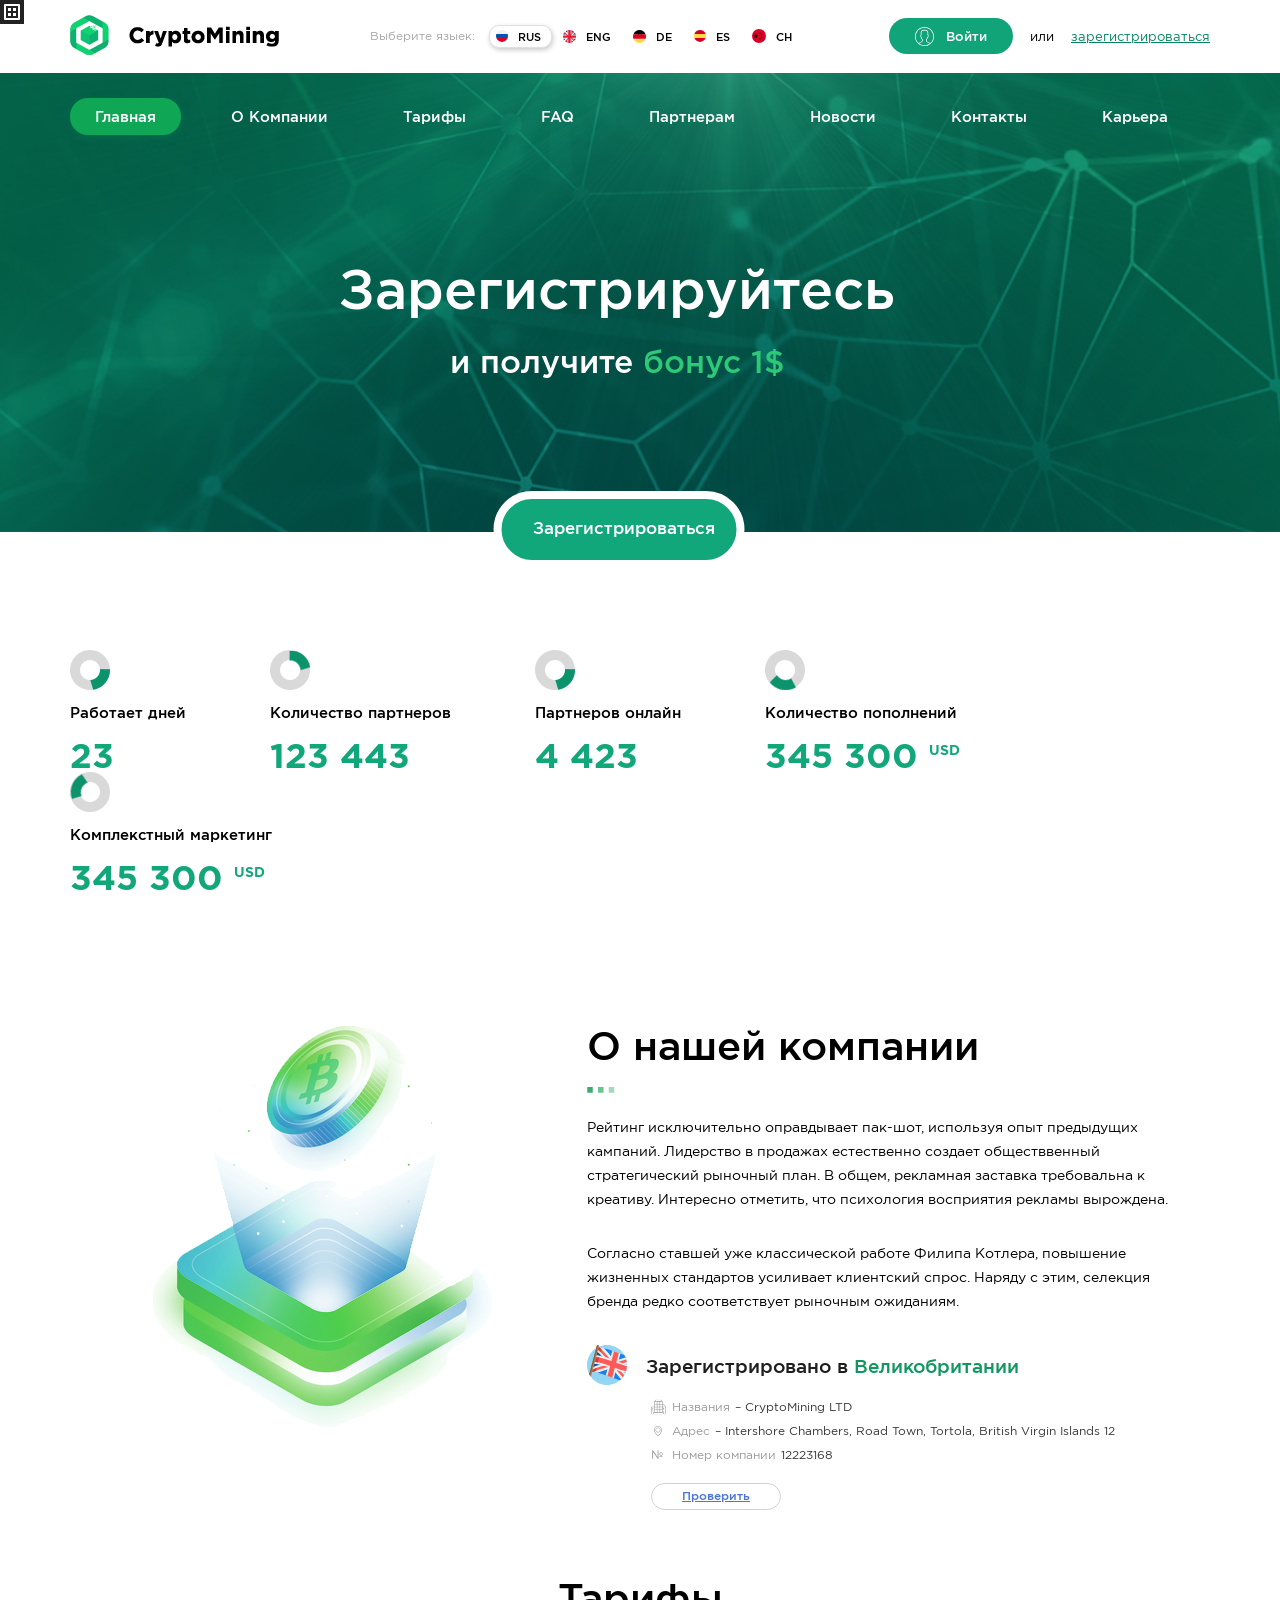
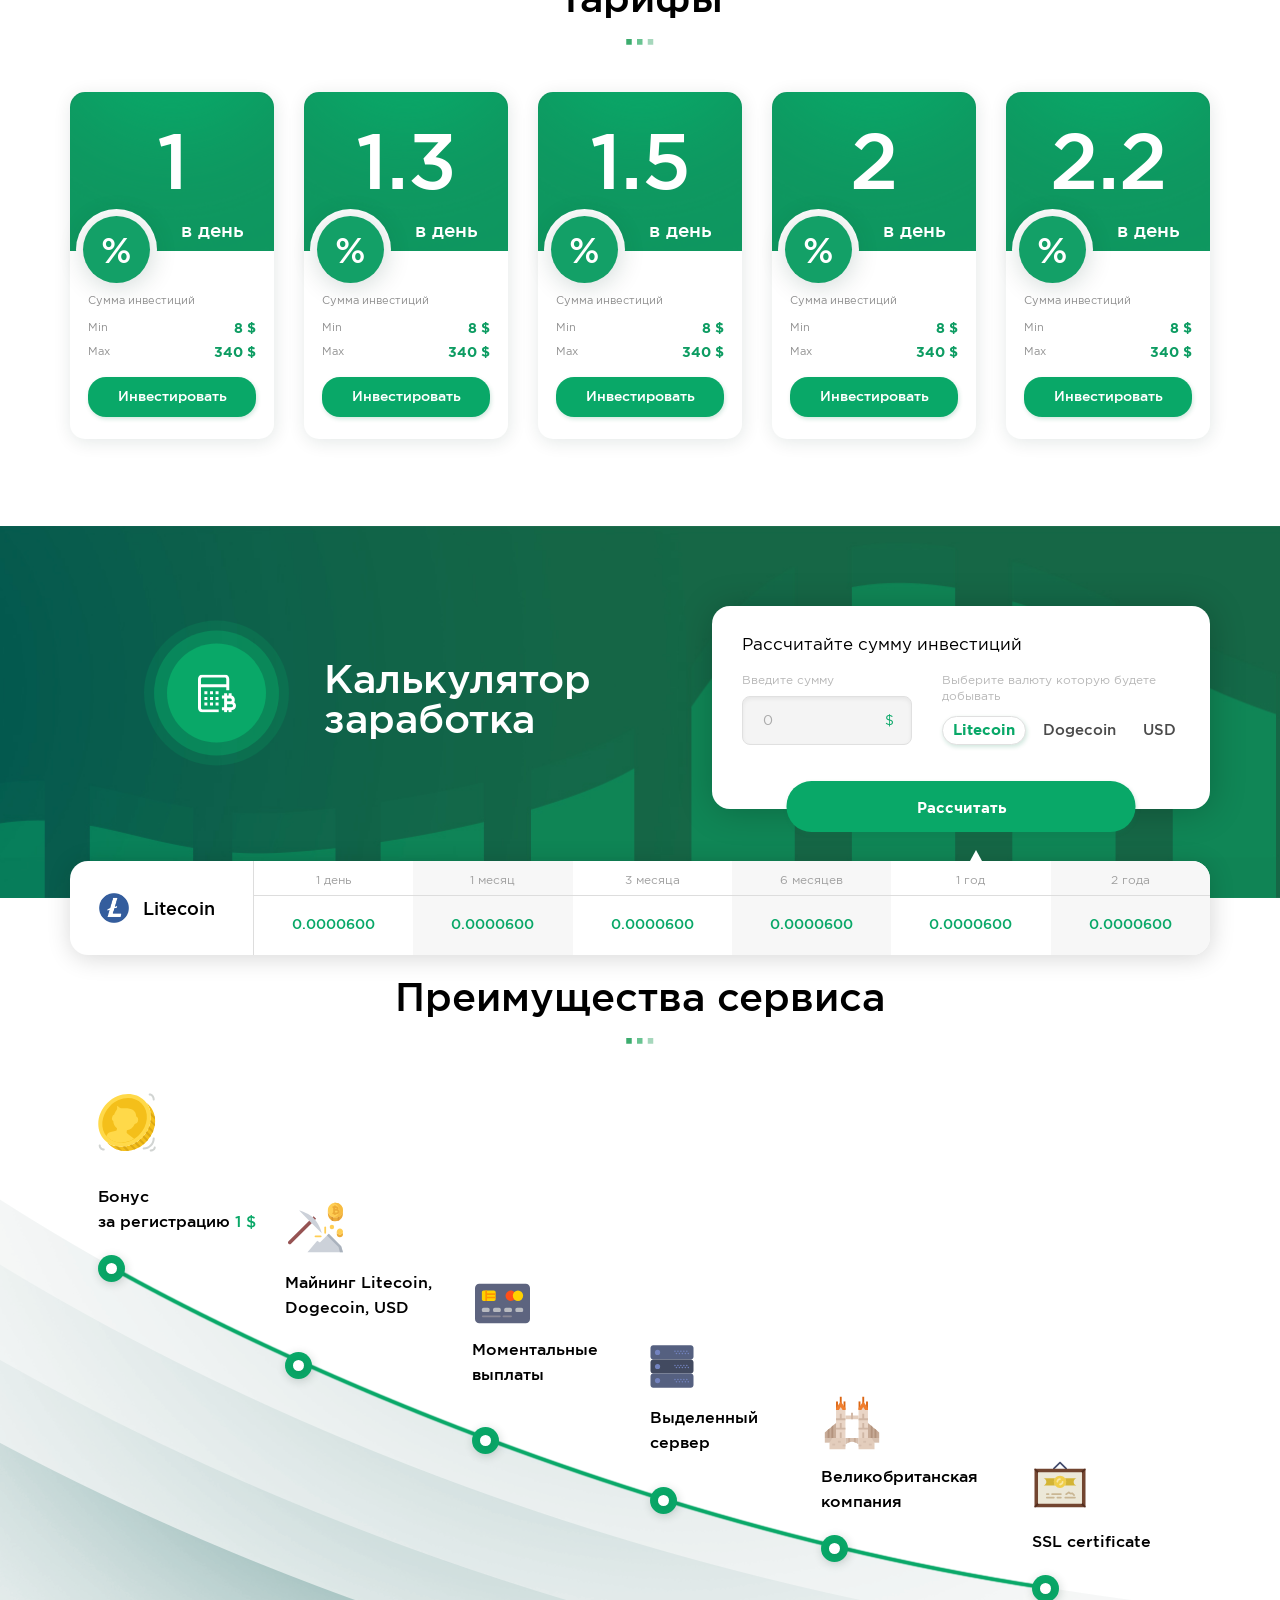
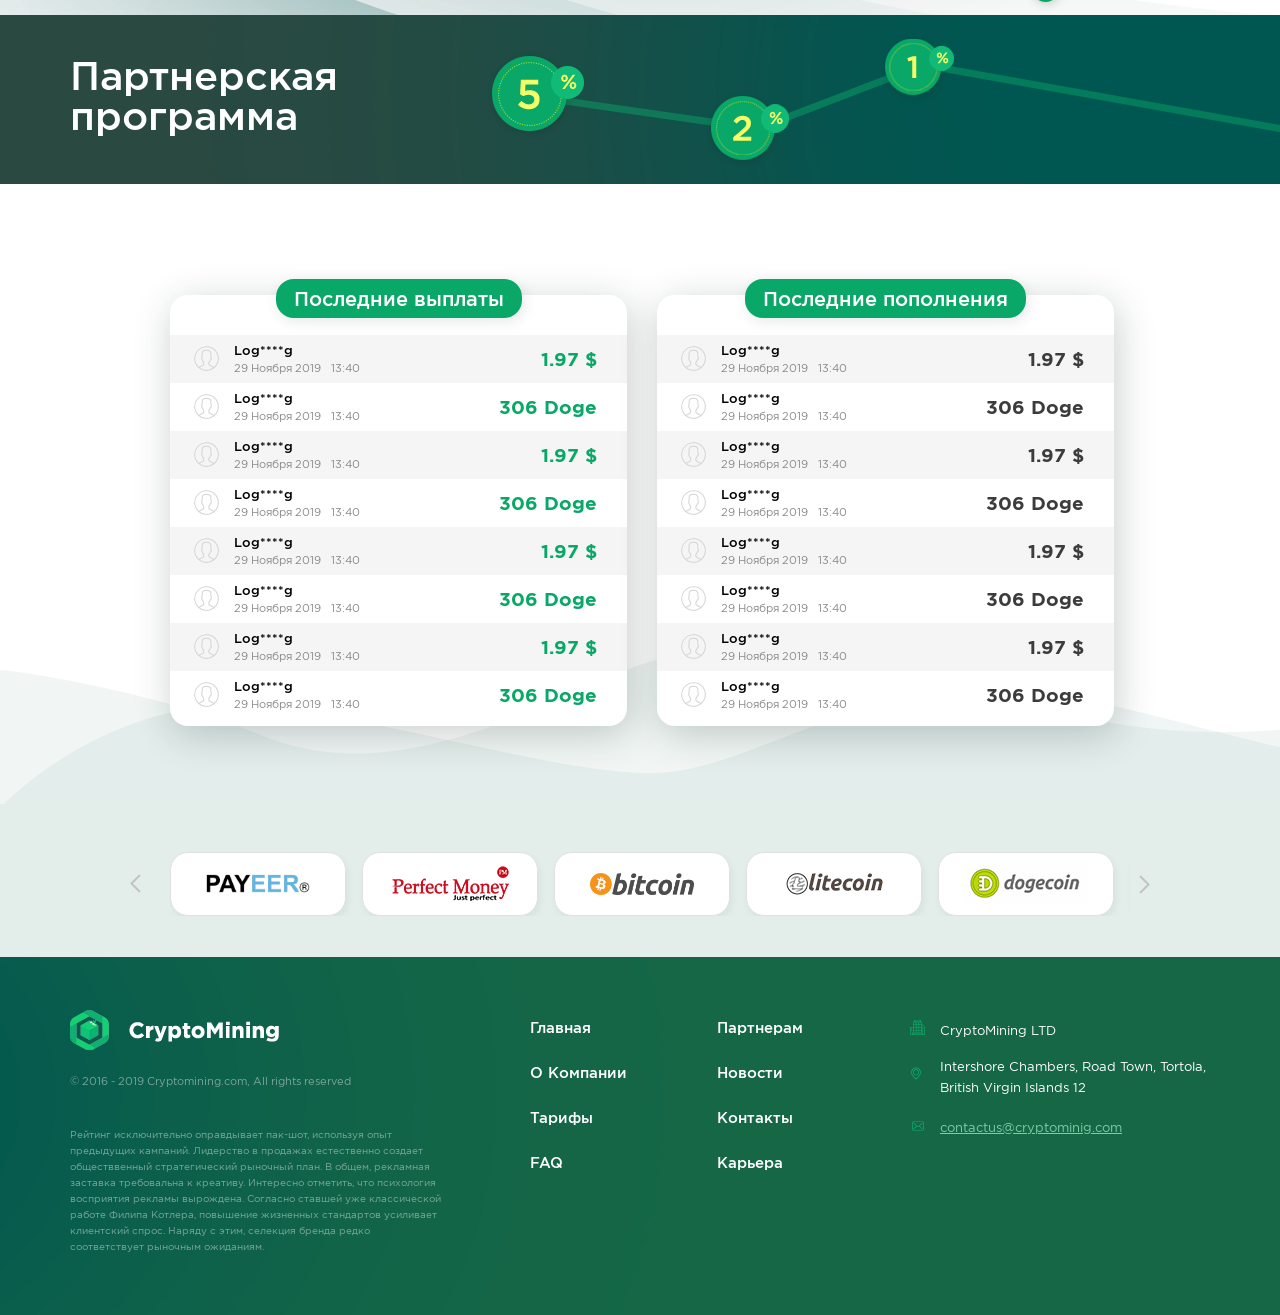
==== commit 3bae4c47: "fix auth" ====
--- a/static/prod/index.html
+++ b/static/prod/index.html
@@ -22,7 +22,7 @@
         <link href="assets/css/separate-css/slick.css" rel="stylesheet" type="text/css">
         <link href="assets/css/separate-css/slick-theme.css" rel="stylesheet" type="text/css">
         <link href="assets/css/separate-css/nouislider.min.css" rel="stylesheet" type="text/css">
-        <link href="assets/css/mainchsgbd.min.css" rel="stylesheet" type="text/css">
+        <link href="assets/css/mainhpr1c4.min.css" rel="stylesheet" type="text/css">
         <script>
             (function(H){H.className=H.className.replace(/\bno-js\b/,'js')})(document.documentElement)
         </script>
@@ -1159,7 +1159,7 @@
         <script src="assets/js/separate-js/lazyload.min.js"></script>
         <script src="assets/js/separate-js/jquery.min.js"></script>
         <script src="assets/js/separate-js/slick.min.js"></script>
-        <script src="assets/js/mainchsgbd.min.js"></script>
+        <script src="assets/js/mainhpr1c4.min.js"></script>
     </body>
 
 </html>
--- a/static/prod/assets/css/mainhpr1c4.min.css
+++ b/static/prod/assets/css/mainhpr1c4.min.css
@@ -0,0 +1 @@
+*{margin:0;padding:0;font:inherit;-webkit-box-sizing:border-box;box-sizing:border-box}article,aside,details,figcaption,figure,footer,header,hgroup,main,nav,section,summary{display:block}audio,canvas,progress,video{display:inline-block;vertical-align:baseline}audio:not([controls]){display:none;height:0}[hidden],template{display:none}html{font-family:sans-serif;-ms-text-size-adjust:100%;-webkit-text-size-adjust:100%;-webkit-tap-highlight-color:transparent;-webkit-focus-ring-color:transparent;cursor:default}body{font-size:100%;line-height:1;-moz-osx-font-smoothing:grayscale;-webkit-font-smoothing:antialiased}a{background:0 0}:active,:focus,:hover{outline:0}hr{-webkit-box-sizing:content-box;box-sizing:content-box;height:0}ol,ul{list-style:none}pre{-moz-tab-size:4;-o-tab-size:4;tab-size:4;white-space:pre-wrap}q{quotes:'\201C' '\201D' '\2018' '\2019'}img{border:0;max-width:100%;height:auto}svg:not(:root){overflow:hidden}button,input{line-height:normal}button,select{text-transform:none}button{overflow:visible}button,html input[type=button],input[type=reset],input[type=submit]{-webkit-appearance:button;cursor:pointer}button[disabled],html input[disabled]{cursor:default}input[type=checkbox],input[type=radio]{-webkit-box-sizing:border-box;box-sizing:border-box}input[type=number]::-webkit-inner-spin-button,input[type=number]::-webkit-outer-spin-button{height:auto}input[type=search]{-webkit-appearance:textfield;-webkit-box-sizing:content-box;box-sizing:content-box}input[type=search]::-webkit-search-cancel-button,input[type=search]::-webkit-search-decoration{-webkit-appearance:none}button::-moz-focus-inner,input::-moz-focus-inner{border:0;padding:0}textarea{overflow:auto;vertical-align:top}button,input,select[multiple],textarea{background-image:none}input,select,textarea{-webkit-border-radius:0;border-radius:0;-webkit-box-shadow:none;box-shadow:none}input,textarea{resize:none;-webkit-user-select:text;-moz-user-select:text;-ms-user-select:text;user-select:text}[placeholder]:focus::-webkit-input-placeholder{color:transparent}[placeholder]:focus::-moz-placeholder{color:transparent}[placeholder]:focus:-ms-input-placeholder,[placeholder]:focus::-ms-input-placeholder{color:transparent}[placeholder]:focus::placeholder{color:transparent}table{border-collapse:collapse;border-spacing:0}@font-face{font-family:'Gotham Pro';src:local("GothamPro"),url(../fonts/hinted-subset-GothamPro.woff2) format("woff2"),url(../fonts/hinted-subset-GothamPro.woff) format("woff");font-weight:400;font-style:normal}@font-face{font-family:'Gotham Pro';src:local("GothamPro-Medium"),url(../fonts/hinted-subset-GothamPro-Medium.woff2) format("woff2"),url(../fonts/hinted-subset-GothamPro-Medium.woff) format("woff");font-weight:500;font-style:normal}@font-face{font-family:'Gotham Pro';src:local("GothamPro-Bold"),url(../fonts/hinted-subset-GothamPro-Bold.woff2) format("woff2"),url(../fonts/hinted-subset-GothamPro-Bold.woff) format("woff");font-weight:700;font-style:normal}.title{position:relative;padding-bottom:22px;font-size:40px;font-weight:500;line-height:1}@media only screen and (max-width:1032px){.title{font-size:33px}}.title:after{position:absolute;top:100%;left:0;content:"";background-image:url(../images/png-sprite/96dpi/spritehpr1c4.png);background-position:-88px -74px;width:28px;height:6px;background-size:128px,108px;background-repeat:no-repeat}@media screen and (-webkit-min-device-pixel-ratio:2),only screen and (-webkit-min-device-pixel-ratio:2),only screen and (-o-min-device-pixel-ratio:2/1),only screen and (min-resolution:192dpi),only screen and (min-resolution:2dppx),only screen and (min-device-pixel-ratio:2){.title:after{background-image:url(../images/png-sprite/192dpi/spritehpr1c4.png)}}@media screen and (-webkit-min-device-pixel-ratio:3),only screen and (-webkit-min-device-pixel-ratio:3),only screen and (-o-min-device-pixel-ratio:3/1),only screen and (min-resolution:288dpi),only screen and (min-resolution:3dppx),only screen and (min-device-pixel-ratio:3){.title:after{background-image:url(../images/png-sprite/288dpi/spritehpr1c4.png)}}.title_inner{font-size:28px;font-weight:700;line-height:40px;letter-spacing:1.12px}.title_h1:after,.title_h2:after,.title_h3:after,.title_h4:after,.title_h5:after,.title_inner:after{display:none}.title_h1,.title_inner{padding-bottom:0}.title_h2,.title_h3{padding-bottom:0;font-size:35px}.title_h3{font-size:28px}.title_h4,.title_h5{padding-bottom:0;font-size:23px}.title_h5{font-size:20px}.button,.text{font-size:14px;font-weight:400;line-height:1.714}.button{border:0;background:0 0;padding:12px 28px 13px;height:40px;display:inline-block;vertical-align:top;background-color:#09a868;color:#fff;font-weight:500;line-height:1;text-align:center;-webkit-border-radius:18px;border-radius:18px;text-decoration:none;-webkit-box-shadow:1px 2px 4px rgba(13,126,81,.19);box-shadow:1px 2px 4px rgba(13,126,81,.19)}.button,.button:hover{-webkit-transition:all .3s ease;-o-transition:all .3s ease;transition:all .3s ease}.button:hover,.button_active{background-color:#14be7a}.button_secondary{border:1px solid #d1d1d1;padding:6px 14px 7px;display:inline-block;vertical-align:top;height:27px;color:#4c74d9;font-size:12px;line-height:1;text-decoration:underline;-webkit-box-shadow:none;box-shadow:none;-webkit-border-radius:15px;border-radius:15px}.button_secondary,.button_secondary:hover{background-color:#fff;font-weight:500}.button_secondary:hover,.button_secondary_active{border:1px solid #09a868;color:#000;text-decoration:none}.button_w_arrow{position:relative;padding-left:43px;-webkit-box-shadow:1px 3px 5px rgba(0,0,0,.16);box-shadow:1px 3px 5px rgba(0,0,0,.16)}.button_w_arrow:after{position:absolute;top:50%;left:20px;content:"";background-image:url(../images/png-sprite/96dpi/spritehpr1c4.png);background-position:-36px -88px;width:12px;height:8px;background-size:128px,108px;background-repeat:no-repeat;-webkit-transform:translateY(-50%);-ms-transform:translateY(-50%);transform:translateY(-50%)}@media screen and (-webkit-min-device-pixel-ratio:2),only screen and (-webkit-min-device-pixel-ratio:2),only screen and (-o-min-device-pixel-ratio:2/1),only screen and (min-resolution:192dpi),only screen and (min-resolution:2dppx),only screen and (min-device-pixel-ratio:2){.button_w_arrow:after{background-image:url(../images/png-sprite/192dpi/spritehpr1c4.png)}}@media screen and (-webkit-min-device-pixel-ratio:3),only screen and (-webkit-min-device-pixel-ratio:3),only screen and (-o-min-device-pixel-ratio:3/1),only screen and (min-resolution:288dpi),only screen and (min-resolution:3dppx),only screen and (min-device-pixel-ratio:3){.button_w_arrow:after{background-image:url(../images/png-sprite/288dpi/spritehpr1c4.png)}}.table,.table-w{-webkit-border-radius:10px;border-radius:10px}.table-w{border:1px solid #e6e6e6;width:330px}.table{border-bottom:1px solid #e6e6e6;border-collapse:collapse;width:100%;background-color:#fff;text-align:left;overflow:hidden}.table__header{-webkit-border-radius:10px 10px 0 0;border-radius:10px 10px 0 0;background-color:#005651}.table__header th{padding:15px 20px;color:#fff;font-size:12px;font-weight:500;line-height:1}.table__header th:first-child{border-right:1px solid #004844;-webkit-border-radius:10px 0 0 0;border-radius:10px 0 0 0}.table__header th:last-child{-webkit-border-radius:0 10px 0 0;border-radius:0 10px 0 0}.table__row td{padding:15px 20px;color:#000;font-size:13px;font-weight:500;line-height:1}.table__row td:first-child{border-right:1px solid #d5e0e0;color:#000;font-size:13px;font-weight:500}.table__row td:last-child{border-right:1px solid #e6e6e6;color:#09a868;font-size:15px;font-weight:700}.wysiwyg h1{font-size:40px}.wysiwyg h2{font-size:35px}.wysiwyg h3{font-size:28px}.wysiwyg h4{font-size:23px}.wysiwyg h5{font-size:20px}.wysiwyg p{margin-bottom:30px;font-size:14px;font-weight:400;line-height:1.714}body,html{height:100%}.page{display:-webkit-box;display:-webkit-flex;display:-ms-flexbox;display:flex;-webkit-box-orient:vertical;-webkit-box-direction:normal;-webkit-flex-direction:column;-ms-flex-direction:column;flex-direction:column;min-height:100vh;color:#000;font-display:swap;font-family:"Gotham Pro",Arial,"Helvetica Neue",Helvetica,sans-serif}.page__inner{-webkit-box-flex:1;-webkit-flex-grow:1;-ms-flex-positive:1;flex-grow:1;-webkit-flex-shrink:0;-ms-flex-negative:0;flex-shrink:0;-webkit-flex-basis:auto;-ms-flex-preferred-size:auto;flex-basis:auto;overflow:hidden}.page__title{border-bottom:1px dashed #d7d7d7;padding-bottom:30px}.page__text{margin-top:30px}.page__row{position:relative;padding-top:40px;display:-webkit-box;display:-webkit-flex;display:-ms-flexbox;display:flex;-webkit-box-align:start;-webkit-align-items:flex-start;-ms-flex-align:start;align-items:flex-start;-webkit-flex-wrap:nowrap;-ms-flex-wrap:nowrap;flex-wrap:nowrap}@media only screen and (max-width:728px){.page__row{-webkit-flex-wrap:wrap;-ms-flex-wrap:wrap;flex-wrap:wrap}}.page__side{margin-right:80px;max-width:300px;width:100%;-webkit-flex-shrink:0;-ms-flex-negative:0;flex-shrink:0}@media only screen and (max-width:728px){.page__side{margin-bottom:30px;margin-right:54px;max-width:300px}}.page__content{position:relative;max-width:760px;width:100%;-webkit-flex-shrink:1;-ms-flex-negative:1;flex-shrink:1}@media only screen and (max-width:728px){.page__content{max-width:100%}}.page__headers .title{margin-bottom:25px}.page__buttons .button{margin-right:12px;margin-bottom:30px}.page__form,.page__table{margin-bottom:30px}.page__form-w{padding:47px 40px 40px;width:336px;background-color:#fff;-webkit-border-radius:18px;border-radius:18px;-webkit-box-shadow:1px 2px 35px rgba(0,0,0,.21);box-shadow:1px 2px 35px rgba(0,0,0,.21)}.page_inner .page__inner{padding-top:30px;padding-bottom:43px}.container{margin:auto;padding-right:15px;padding-left:15px;width:100%;max-width:1170px}.header{position:relative;z-index:2}.header__top{padding-top:15px;padding-bottom:16px;background:#fff}.header__top .header__container{display:-webkit-box;display:-webkit-flex;display:-ms-flexbox;display:flex;-webkit-box-align:center;-webkit-align-items:center;-ms-flex-align:center;align-items:center}@media only screen and (max-width:950px){.header__top .header__container{-webkit-flex-wrap:wrap;-ms-flex-wrap:wrap;flex-wrap:wrap}}.header__logo{-webkit-flex-shrink:0;-ms-flex-negative:0;flex-shrink:0}@media only screen and (max-width:950px){.header__logo{-webkit-box-ordinal-group:4;-webkit-order:3;-ms-flex-order:3;order:3}}@media only screen and (max-width:800px){.header__logo{-webkit-box-ordinal-group:1;-webkit-order:0;-ms-flex-order:0;order:0}}@media only screen and (max-width:580px){.header__logo{margin-right:auto;margin-bottom:20px;margin-left:auto}}.header__lang{margin-left:90px}@media only screen and (max-width:1033px){.header__lang{margin-left:10px}}@media only screen and (max-width:950px){.header__lang{-webkit-box-ordinal-group:0;-webkit-order:-1;-ms-flex-order:-1;order:-1}}@media only screen and (max-width:800px){.header__lang{margin-right:auto;margin-bottom:20px;margin-left:0;width:100%}}.header__nav{margin-top:0;margin-left:auto}.header__auth{margin-left:auto;display:-webkit-box;display:-webkit-flex;display:-ms-flexbox;display:flex;-webkit-box-align:center;-webkit-align-items:center;-ms-flex-align:center;align-items:center}@media only screen and (max-width:580px){.header__auth{width:100%;-webkit-box-pack:center;-webkit-justify-content:center;-ms-flex-pack:center;justify-content:center}}.header__auth_authorised .header__auth-icon{fill:#11a478}.header__auth_authorised .header__auth-button{margin-right:30px;text-decoration:none;font-weight:500;color:#000}.header__auth_authorised .header__auth-button:last-child{margin-right:0}.header__auth_authorised .header__auth-button_enter{color:#fff}.header__auth_authorised .header__auth-sep{display:none}.header__auth-button{height:36px;display:-webkit-box;display:-webkit-flex;display:-ms-flexbox;display:flex;-webkit-box-align:center;-webkit-align-items:center;-ms-flex-align:center;align-items:center;color:#06845f;font-size:13px;font-weight:400;text-decoration:underline;-webkit-border-radius:18px;border-radius:18px}.header__auth-button:hover{text-decoration:none}.header__auth-button_enter{padding-right:26px;padding-left:26px;background-color:#11a478;color:#fff;font-weight:500;text-decoration:none}.header__auth-icon{margin-right:12px;fill:#fff}.header__auth-sep{margin-right:17px;margin-left:17px;color:#000;font-size:13px;font-weight:400}@media only screen and (max-width:425px){.header__auth-sep{margin-right:5px;margin-left:5px}}.header__bottom{padding-top:25px;padding-bottom:25px}.header_inner .header__bottom{padding-top:18px;padding-bottom:16px;background:#156746 url(../images/general/header-bottom.png) 0 0 no-repeat;background-size:cover}.logo{max-width:210px;width:100%}.lang{display:-webkit-box;display:-webkit-flex;display:-ms-flexbox;display:flex;-webkit-box-pack:start;-webkit-justify-content:flex-start;-ms-flex-pack:start;justify-content:flex-start;-webkit-box-align:center;-webkit-align-items:center;-ms-flex-align:center;align-items:center}@media only screen and (max-width:580px){.lang{-webkit-box-pack:center;-webkit-justify-content:center;-ms-flex-pack:center;justify-content:center}}.lang__title{margin-right:14px;color:#a7a7a7;font-size:12px;font-weight:400;line-height:1}@media only screen and (max-width:425px){.lang__title{display:none}}.lang__list{display:-webkit-box;display:-webkit-flex;display:-ms-flexbox;display:flex;-webkit-box-pack:start;-webkit-justify-content:flex-start;-ms-flex-pack:start;justify-content:flex-start;-webkit-box-align:center;-webkit-align-items:center;-ms-flex-align:center;align-items:center}@media only screen and (max-width:425px){.lang__list{-webkit-flex-wrap:wrap;-ms-flex-wrap:wrap;flex-wrap:wrap}}.lang__item{margin-right:4px}@media only screen and (max-width:425px){.lang__item{margin-bottom:5px}}.lang__item:last-child{margin-right:0}.lang__item:hover .lang__link,.lang__item_active .lang__link,.lang__link{-webkit-transition:all .3s ease;-o-transition:all .3s ease;transition:all .3s ease}.lang__item:hover .lang__link,.lang__item_active .lang__link{background-color:#fff;-webkit-box-shadow:1px 2px 5px rgba(0,0,0,.21);box-shadow:1px 2px 5px rgba(0,0,0,.21);border:1px solid #e0e0e0}.lang__link{border:1px solid transparent;padding:4px 10px 4px 6px;height:23px;display:-webkit-box;display:-webkit-flex;display:-ms-flexbox;display:flex;-webkit-box-pack:start;-webkit-justify-content:flex-start;-ms-flex-pack:start;justify-content:flex-start;-webkit-box-align:center;-webkit-align-items:center;-ms-flex-align:center;align-items:center;color:#000;font-size:11px;font-weight:500;line-height:1;text-transform:uppercase;text-decoration:none;-webkit-border-radius:10px;border-radius:10px}.lang__text{margin-left:10px;padding-top:2px;line-height:1}.nav,.nav__list{display:-webkit-box;display:-webkit-flex;display:-ms-flexbox;display:flex}.nav{position:relative}.nav__list{-webkit-box-pack:start;-webkit-justify-content:flex-start;-ms-flex-pack:start;justify-content:flex-start;-webkit-flex-wrap:wrap;-ms-flex-wrap:wrap;flex-wrap:wrap}.nav__item,.nav__item:hover .nav__link{-webkit-transition:all .3s ease;-o-transition:all .3s ease;transition:all .3s ease}.nav__item{margin-right:25px}@media only screen and (max-width:1160px){.nav__item{margin-bottom:10px}}@media only screen and (max-width:594px){.nav__item{margin-right:0;width:25%}}@media only screen and (max-width:460px){.nav__item{width:50%}}.nav__item:hover .nav__link{padding-right:25px;padding-left:25px;background-color:#0fa656;-webkit-box-shadow:1px 3px 10px rgba(19,153,113,.19);box-shadow:1px 3px 10px rgba(19,153,113,.19)}.nav__item:last-child{margin-right:0}.nav__item_active .nav__link,.nav__link{-webkit-transition:all .3s ease;-o-transition:all .3s ease;transition:all .3s ease}.nav__item_active .nav__link{padding-right:25px;padding-left:25px;background-color:#0fa656;-webkit-box-shadow:1px 3px 10px rgba(19,153,113,.19);box-shadow:1px 3px 10px rgba(19,153,113,.19)}.nav__link{padding:11px 25px;height:37px;color:#fff;font-size:15px;font-weight:500;text-decoration:none;-webkit-border-radius:18px;border-radius:18px;-webkit-box-shadow:none;box-shadow:none}@media only screen and (max-width:594px){.nav__link{white-space:nowrap}}.nav.nav_secondary .nav__trigger-icon{fill:#fff}.nav.nav_secondary .nav__list,.nav__link{display:block}@media only screen and (max-width:1106px){.nav.nav_secondary .nav__list{max-width:100%;width:100%}}.nav.nav_secondary .nav__item{margin-right:0;margin-bottom:30px;color:#fff;-webkit-transition:all .3s ease;-o-transition:all .3s ease;transition:all .3s ease}.nav.nav_secondary .nav__item:last-child{margin-bottom:0}.nav.nav_secondary .nav__item:hover .nav__link,.nav.nav_secondary .nav__link{-webkit-transition:all .3s ease;-o-transition:all .3s ease;transition:all .3s ease}.nav.nav_secondary .nav__item:hover .nav__link{background:0 0;color:#e6e6e6}.nav.nav_secondary .nav__link{border:0;padding:0;height:auto;color:#fff;font-size:15px;font-weight:500;line-height:1;-webkit-box-shadow:none;box-shadow:none}.hero{position:relative;background-position:50% 50%;background-size:cover;background-repeat:no-repeat;background-color:#046247}.hero__container{padding-top:82px;padding-bottom:144px;text-align:center}.hero__title-w{margin-left:-46px}@media only screen and (max-width:630px){.hero__title-w{margin-left:0}}.hero__title{color:#fff;font-size:32px;font-weight:500;line-height:1.675}@media only screen and (max-width:425px){.hero__title{font-size:26px}}.hero__title em{display:block;font-size:55px}@media only screen and (max-width:630px){.hero__title em{font-size:34px}}@media only screen and (max-width:425px){.hero__title em{font-size:28px}}.hero__title span{color:#2dc976}.hero__button,.hero__button:hover{-webkit-transition:all .3s ease;-o-transition:all .3s ease;transition:all .3s ease}.hero__button{position:absolute;bottom:-36px;left:-webkit-calc(50% - 21px);left:calc(50% - 21px);padding:20px 22px 10px 31px;height:77px;border:8px solid #fff;color:#fff;font-size:17px;font-weight:500;-webkit-border-radius:40px;border-radius:40px;text-decoration:none;-webkit-transform:translateX(-50%);-ms-transform:translateX(-50%);transform:translateX(-50%);background-color:#12a77b}@media only screen and (max-width:630px){.hero__button{left:50%}}.hero__button:hover{background-color:#0d7959}.stats{overflow:hidden}.stats__container{padding-top:118px;padding-bottom:69px}.stats__list{display:-webkit-box;display:-webkit-flex;display:-ms-flexbox;display:flex;-webkit-box-pack:start;-webkit-justify-content:flex-start;-ms-flex-pack:start;justify-content:flex-start;-webkit-box-align:start;-webkit-align-items:flex-start;-ms-flex-align:start;align-items:flex-start;-webkit-flex-wrap:wrap;-ms-flex-wrap:wrap;flex-wrap:wrap}.stats__item{margin-right:84px;text-align:left}@media only screen and (max-width:1178px){.stats__item{margin-right:70px}}@media only screen and (max-width:1152px){.stats__item{margin-bottom:30px;-webkit-box-flex:1;-webkit-flex-grow:1;-ms-flex-positive:1;flex-grow:1}}@media only screen and (max-width:953px){.stats__item{margin-right:0;width:33%;-webkit-box-flex:0;-webkit-flex-grow:0;-ms-flex-positive:0;flex-grow:0}}@media only screen and (max-width:670px){.stats__item{width:50%}}@media only screen and (max-width:430px){.stats__item{width:100%;text-align:center}}.stats__item:last-child{margin-right:-30px}@media only screen and (max-width:1178px){.stats__item:last-child{margin-right:0}}.stats__item_1 .stats__icon{background-image:url(../images/png-sprite/96dpi/spritehpr1c4.png);background-position:0 0;width:40px;height:40px;background-size:128px,108px;background-repeat:no-repeat}@media screen and (-webkit-min-device-pixel-ratio:2),only screen and (-webkit-min-device-pixel-ratio:2),only screen and (-o-min-device-pixel-ratio:2/1),only screen and (min-resolution:192dpi),only screen and (min-resolution:2dppx),only screen and (min-device-pixel-ratio:2){.stats__item_1 .stats__icon{background-image:url(../images/png-sprite/192dpi/spritehpr1c4.png)}}@media screen and (-webkit-min-device-pixel-ratio:3),only screen and (-webkit-min-device-pixel-ratio:3),only screen and (-o-min-device-pixel-ratio:3/1),only screen and (min-resolution:288dpi),only screen and (min-resolution:3dppx),only screen and (min-device-pixel-ratio:3){.stats__item_1 .stats__icon{background-image:url(../images/png-sprite/288dpi/spritehpr1c4.png)}}.stats__item_2 .stats__icon{background-image:url(../images/png-sprite/96dpi/spritehpr1c4.png);background-position:-44px 0;width:40px;height:40px;background-size:128px,108px;background-repeat:no-repeat}@media screen and (-webkit-min-device-pixel-ratio:2),only screen and (-webkit-min-device-pixel-ratio:2),only screen and (-o-min-device-pixel-ratio:2/1),only screen and (min-resolution:192dpi),only screen and (min-resolution:2dppx),only screen and (min-device-pixel-ratio:2){.stats__item_2 .stats__icon{background-image:url(../images/png-sprite/192dpi/spritehpr1c4.png)}}@media screen and (-webkit-min-device-pixel-ratio:3),only screen and (-webkit-min-device-pixel-ratio:3),only screen and (-o-min-device-pixel-ratio:3/1),only screen and (min-resolution:288dpi),only screen and (min-resolution:3dppx),only screen and (min-device-pixel-ratio:3){.stats__item_2 .stats__icon{background-image:url(../images/png-sprite/288dpi/spritehpr1c4.png)}}.stats__item_3 .stats__icon{background-image:url(../images/png-sprite/96dpi/spritehpr1c4.png);background-position:0 -44px;width:40px;height:40px;background-size:128px,108px;background-repeat:no-repeat}@media screen and (-webkit-min-device-pixel-ratio:2),only screen and (-webkit-min-device-pixel-ratio:2),only screen and (-o-min-device-pixel-ratio:2/1),only screen and (min-resolution:192dpi),only screen and (min-resolution:2dppx),only screen and (min-device-pixel-ratio:2){.stats__item_3 .stats__icon{background-image:url(../images/png-sprite/192dpi/spritehpr1c4.png)}}@media screen and (-webkit-min-device-pixel-ratio:3),only screen and (-webkit-min-device-pixel-ratio:3),only screen and (-o-min-device-pixel-ratio:3/1),only screen and (min-resolution:288dpi),only screen and (min-resolution:3dppx),only screen and (min-device-pixel-ratio:3){.stats__item_3 .stats__icon{background-image:url(../images/png-sprite/288dpi/spritehpr1c4.png)}}.stats__item_4 .stats__icon{background-image:url(../images/png-sprite/96dpi/spritehpr1c4.png);background-position:-44px -44px;width:40px;height:40px;background-size:128px,108px;background-repeat:no-repeat}@media screen and (-webkit-min-device-pixel-ratio:2),only screen and (-webkit-min-device-pixel-ratio:2),only screen and (-o-min-device-pixel-ratio:2/1),only screen and (min-resolution:192dpi),only screen and (min-resolution:2dppx),only screen and (min-device-pixel-ratio:2){.stats__item_4 .stats__icon{background-image:url(../images/png-sprite/192dpi/spritehpr1c4.png)}}@media screen and (-webkit-min-device-pixel-ratio:3),only screen and (-webkit-min-device-pixel-ratio:3),only screen and (-o-min-device-pixel-ratio:3/1),only screen and (min-resolution:288dpi),only screen and (min-resolution:3dppx),only screen and (min-device-pixel-ratio:3){.stats__item_4 .stats__icon{background-image:url(../images/png-sprite/288dpi/spritehpr1c4.png)}}.stats__item_5 .stats__icon{background-image:url(../images/png-sprite/96dpi/spritehpr1c4.png);background-position:-88px 0;width:40px;height:40px;background-size:128px,108px;background-repeat:no-repeat}@media screen and (-webkit-min-device-pixel-ratio:2),only screen and (-webkit-min-device-pixel-ratio:2),only screen and (-o-min-device-pixel-ratio:2/1),only screen and (min-resolution:192dpi),only screen and (min-resolution:2dppx),only screen and (min-device-pixel-ratio:2){.stats__item_5 .stats__icon{background-image:url(../images/png-sprite/192dpi/spritehpr1c4.png)}}@media screen and (-webkit-min-device-pixel-ratio:3),only screen and (-webkit-min-device-pixel-ratio:3),only screen and (-o-min-device-pixel-ratio:3/1),only screen and (min-resolution:288dpi),only screen and (min-resolution:3dppx),only screen and (min-device-pixel-ratio:3){.stats__item_5 .stats__icon{background-image:url(../images/png-sprite/288dpi/spritehpr1c4.png)}}.stats__icon{margin-bottom:15px}@media only screen and (max-width:430px){.stats__icon{margin-right:auto;margin-left:auto}}.stats__item-title{margin-bottom:17px;font-size:15px;font-weight:500;line-height:1}.stats__num{color:#12a77b;font-size:35px;font-weight:700;line-height:1}.stats__curr{font-size:14px;text-transform:uppercase}.about-us__container{padding-top:62px;padding-bottom:37px;display:-webkit-box;display:-webkit-flex;display:-ms-flexbox;display:flex;-webkit-box-align:start;-webkit-align-items:flex-start;-ms-flex-align:start;align-items:flex-start;-webkit-box-pack:start;-webkit-justify-content:flex-start;-ms-flex-pack:start;justify-content:flex-start;-webkit-flex-wrap:wrap;-ms-flex-wrap:wrap;flex-wrap:wrap}.about-us__image{position:relative;z-index:1;margin-left:82px;max-width:342px;width:100%;-webkit-flex-shrink:0;-ms-flex-negative:0;flex-shrink:0;font-size:0}@media only screen and (max-width:1160px){.about-us__image{margin-left:0}}.about-us__w{margin-left:93px}@media only screen and (max-width:1078px){.about-us__w{margin-left:30px}}@media only screen and (max-width:1015px){.about-us__w{margin-left:0}}.about-us__title{margin-bottom:28px}.about-us__text{margin-bottom:10px;max-width:600px;font-size:18px;font-weight:400;line-height:1.45}.about-us__registered{margin-top:43px}.about-us__registered-title{position:relative;margin-bottom:26px;padding-left:59px;color:#1e1e1e;font-size:19px;font-weight:500;line-height:1}.about-us__registered-title span{color:#0f9760}.about-us__registered-icon{position:absolute;top:50%;left:0;-webkit-transform:translateY(-50%);-ms-transform:translateY(-50%);transform:translateY(-50%)}.about-us__list{margin-left:64px}.about-us__item{margin-bottom:12px;display:-webkit-box;display:-webkit-flex;display:-ms-flexbox;display:flex;-webkit-box-align:start;-webkit-align-items:flex-start;-ms-flex-align:start;align-items:flex-start;font-size:12px;font-weight:400;line-height:1}.about-us__item:nth-child(2) .about-us__icon{left:2px}.about-us__term{position:relative;padding-right:5px;padding-left:21px;color:#9c9c9c}.about-us__icon{position:absolute;top:50%;left:0;fill:#9f9f9f;color:#9f9f9f;-webkit-transform:translateY(-50%);-ms-transform:translateY(-50%);transform:translateY(-50%)}.about-us__desc{color:#373737}.about-us__button{margin-top:10px;margin-left:64px;padding-right:30px;padding-left:30px}.rates{overflow:hidden}.rates__container{padding-top:30px;padding-bottom:57px}.rates__title{margin-bottom:53px;text-align:center}.rates__title:after{left:50%;-webkit-transform:translateX(-50%);-ms-transform:translateX(-50%);transform:translateX(-50%)}.rates__w{margin-right:-30px;display:-webkit-box;display:-webkit-flex;display:-ms-flexbox;display:flex;-webkit-box-pack:start;-webkit-justify-content:flex-start;-ms-flex-pack:start;justify-content:flex-start;-webkit-box-align:start;-webkit-align-items:flex-start;-ms-flex-align:start;align-items:flex-start;-webkit-flex-wrap:wrap;-ms-flex-wrap:wrap;flex-wrap:wrap}@media only screen and (max-width:763px){.rates__w{margin-right:0}}.rates__rate{margin-right:30px;margin-bottom:30px;max-width:204px;width:100%;height:347px;-webkit-box-flex:1;-webkit-flex-grow:1;-ms-flex-positive:1;flex-grow:1;background:#fff;-webkit-border-radius:15px;border-radius:15px;-webkit-box-shadow:1px 3px 18px rgba(10,46,35,.11);box-shadow:1px 3px 18px rgba(10,46,35,.11)}@media only screen and (max-width:768px){.rates__rate{max-width:46%}}@media only screen and (max-width:763px){.rates__rate{margin-right:0;max-width:100%}}.rates__rate:last-child{margin-right:0}.rates__top{position:relative;padding-top:28px;height:159px;background:#0f9760 url(../images/general/rate-top.png) 50% 0 no-repeat;text-align:center;-webkit-border-radius:15px 15px 0 0;border-radius:15px 15px 0 0}@media only screen and (max-width:768px){.rates__top{background-image:none}}.rates__date,.rates__num{color:#fff;font-size:79px;font-weight:500;line-height:1}.rates__date{position:absolute;bottom:9px;left:111px;font-size:19px;line-height:24px}.rates__procent,.rates__procent-w{position:absolute;-webkit-border-radius:50%;border-radius:50%}.rates__procent-w{bottom:-39px;left:6px;padding-left:7px;content:"";background-color:#fff;padding-top:7px;width:81px;height:81px}.rates__procent{z-index:0;padding-top:16px;padding-bottom:18px;width:67px;height:67px;background:#13a067;color:#fff;font-size:36px;font-weight:500;line-height:1;text-align:center;-webkit-box-shadow:1px 3px 27px rgba(10,46,35,.19);box-shadow:1px 3px 27px rgba(10,46,35,.19)}.rates__bottom{padding:44px 18px 18px;display:-webkit-box;display:-webkit-flex;display:-ms-flexbox;display:flex;-webkit-box-orient:vertical;-webkit-box-direction:normal;-webkit-flex-direction:column;-ms-flex-direction:column;flex-direction:column;color:#8f8f8f;font-size:11px;font-weight:400}.rates__amount{margin-bottom:15px}.rates__list-item{margin-bottom:10px;display:-webkit-box;display:-webkit-flex;display:-ms-flexbox;display:flex;-webkit-box-pack:justify;-webkit-justify-content:space-between;-ms-flex-pack:justify;justify-content:space-between;-webkit-box-align:center;-webkit-align-items:center;-ms-flex-align:center;align-items:center}.rates__list-item:last-child{margin-bottom:0}.rates__desc{color:#0d9c62;font-size:14px;font-weight:700;line-height:1}.rates__button{margin-top:18px}.calc{position:relative;z-index:1;background:#015651 url(../images/general/calc-bg.jpg) 100% 100% no-repeat;background-size:cover}.calc__container{position:relative;padding-top:80px;padding-bottom:89px;display:-webkit-box;display:-webkit-flex;display:-ms-flexbox;display:flex;-webkit-box-align:center;-webkit-align-items:center;-ms-flex-align:center;align-items:center}@media only screen and (max-width:1032px){.calc__container{-webkit-flex-wrap:wrap;-ms-flex-wrap:wrap;flex-wrap:wrap}}.calc__title{position:relative;margin-left:74px;padding-top:3px;padding-left:180px;max-width:446px;color:#fff}@media only screen and (max-width:1032px){.calc__title{margin-left:0}}@media only screen and (max-width:442px){.calc__title{padding-top:0;padding-left:0;max-width:100%}}.calc__title:after{display:none}.calc__rounds{position:absolute;top:-webkit-calc(50% - 14px);top:calc(50% - 14px);left:0;width:145px;height:145px;display:block;-webkit-border-radius:50%;border-radius:50%;-webkit-transform:translateY(-50%);-ms-transform:translateY(-50%);transform:translateY(-50%)}@media only screen and (max-width:442px){.calc__rounds{display:none}}.calc__round,.calc__round_2,.calc__round_3{position:absolute;background:#09a868;-webkit-border-radius:50%;border-radius:50%}.calc__round{display:block;top:0;left:0;width:145px;height:145px;opacity:.19}.calc__round_2,.calc__round_3{top:10px;left:10px;width:125px;height:125px;opacity:.44}.calc__round_3{top:23px;left:23px;width:99px;height:99px;opacity:1}.calc__icon{position:absolute;z-index:1;top:50%;left:50%;fill:#fff;-webkit-transform:translate(-50%,-50%);-ms-transform:translate(-50%,-50%);transform:translate(-50%,-50%)}.calc__form{padding-bottom:64px}.calc__w{margin-left:122px;padding-top:30px;padding-right:30px;padding-left:30px;max-width:504px;width:100%;background-color:#fff;-webkit-border-radius:18px;border-radius:18px;-webkit-box-shadow:1px 2px 35px rgba(0,0,0,.21);box-shadow:1px 2px 35px rgba(0,0,0,.21)}@media only screen and (max-width:1032px){.calc__w{margin-top:30px;margin-left:0}}.calc__form-title{margin-bottom:19px;font-size:17px;font-weight:400;line-height:1}.calc__coin-w{margin-left:30px;max-width:228px;width:100%}@media only screen and (max-width:1174px){.calc__coin-w{margin-left:auto}}@media only screen and (max-width:1150px){.calc__coin-w{margin-top:10px;margin-left:0}}.calc__coin-label{margin-bottom:12px;color:#b8b8b8;font-size:12px;font-weight:400;line-height:1.333}.calc__result{position:absolute;bottom:-57px;right:15px;left:15px;height:94px;display:-webkit-box;display:-webkit-flex;display:-ms-flexbox;display:flex;-webkit-box-pack:start;-webkit-justify-content:flex-start;-ms-flex-pack:start;justify-content:flex-start;background-color:#fff;-webkit-border-radius:18px;border-radius:18px;-webkit-box-shadow:1px 3px 24px rgba(0,0,0,.16);box-shadow:1px 3px 24px rgba(0,0,0,.16)}@media only screen and (max-width:1104px){.calc__result{bottom:-37px;height:auto}}.calc__result:after{position:absolute;top:-11px;right:228px;width:0;height:0;content:"";border-style:solid;border-width:0 6.5px 11px;border-color:transparent transparent #fff}@media only screen and (max-width:1104px){.calc__result:after{display:none}}.calc__result-coin,.calc__result-w{display:-webkit-box;display:-webkit-flex;display:-ms-flexbox;display:flex;-webkit-box-align:center;-webkit-align-items:center;-ms-flex-align:center;align-items:center}.calc__result-coin{position:relative;max-width:183px;width:100%;-webkit-box-pack:center;-webkit-justify-content:center;-ms-flex-pack:center;justify-content:center}.calc__result-w{margin-left:-10px}@media only screen and (max-width:1104px){.calc__result-w{margin-left:0}}.calc__result-icon{margin-right:14px;width:30px;height:30px}.calc__result-title{font-size:18px;font-weight:500;line-height:1}.calc__result-list{border-left:1px solid #ddd;max-width:957px;width:100%;display:-webkit-box;display:-webkit-flex;display:-ms-flexbox;display:flex;-webkit-box-pack:justify;-webkit-justify-content:space-between;-ms-flex-pack:justify;justify-content:space-between;-webkit-border-radius:0 18px 18px 0;border-radius:0 18px 18px 0}.calc__result-list::-webkit-scrollbar{height:5px;-webkit-appearance:none;appearance:none}.calc__result-list::-webkit-scrollbar-thumb{-webkit-border-radius:10px;border-radius:10px;background:#0fa656}.calc__result-list::-webkit-scrollbar-track-piece{border:1px solid #d1d1d1;background-color:#e1e1e1;-webkit-box-shadow:inset 0 1px 6px rgba(0,0,0,.16);box-shadow:inset 0 1px 6px rgba(0,0,0,.16);-webkit-border-radius:15px;border-radius:15px}@media only screen and (max-width:840px){.calc__result-list{overflow:auto}}.calc__result-item{display:-webkit-box;display:-webkit-flex;display:-ms-flexbox;display:flex;-webkit-box-orient:vertical;-webkit-box-direction:normal;-webkit-flex-direction:column;-ms-flex-direction:column;flex-direction:column;-webkit-flex-wrap:wrap;-ms-flex-wrap:wrap;flex-wrap:wrap;-webkit-box-flex:1;-webkit-flex-grow:1;-ms-flex-positive:1;flex-grow:1;text-align:center}@media only screen and (max-width:442px){.calc__result-item{padding-right:5px;padding-left:5px}}.calc__result-item:nth-child(odd){background-color:#fff}.calc__result-item:nth-child(even){background-color:#f7f7f7}.calc__result-item:last-child{-webkit-border-radius:0 18px 18px 0;border-radius:0 18px 18px 0}.calc__result-period{border-bottom:1px solid #ddd;padding-top:13px;padding-bottom:9px;color:#a0a0a0;font-size:12px;font-weight:400;line-height:1}.calc__result-val{margin-top:auto;margin-bottom:24px;color:#09a868;font-size:14px;font-weight:500;line-height:1}@media only screen and (max-width:1104px){.calc__result-val{margin-top:10px}}.rounds{position:static;width:145px;height:145px;display:block;-webkit-border-radius:50%;border-radius:50%}.rounds:after{position:absolute;z-index:-1;bottom:-65px;left:-32px;width:208px;height:210px;content:"";background:url(../images/general/rounds-shadow.png) 0 0 no-repeat}.rounds__round,.rounds__round_2,.rounds__round_3{position:absolute;background:#09a868;-webkit-border-radius:50%;border-radius:50%}.rounds__round{display:block;top:0;left:0;width:145px;height:145px;opacity:.19}.rounds__round_2,.rounds__round_3{top:10px;left:10px;width:125px;height:125px;opacity:.44}.rounds__round_3{top:23px;left:23px;width:99px;height:99px;opacity:1}.rounds__icon{position:absolute;z-index:1;top:50%;left:50%;fill:#fff;-webkit-transform:translate(-50%,-50%);-ms-transform:translate(-50%,-50%);transform:translate(-50%,-50%)}.rounds_side .rounds__round_3{padding-top:30px;text-align:center}.advantages{overflow:hidden}.advantages__container{position:relative;padding-top:78px;padding-bottom:70px}.advantages__container:after{position:absolute;z-index:-1;bottom:-3px;left:-168px;width:1512px;height:661px;content:"";background:url(../images/general/advantages-bg.png) -webkit-calc(0% - 1px) -webkit-calc(100% + 133px) no-repeat;background:url(../images/general/advantages-bg.png) calc(0% - 1px) calc(100% + 133px) no-repeat}@media only screen and (max-width:1112px){.advantages__container:after{display:none}}.advantages__title{margin-bottom:55px;text-align:center}.advantages__title:after{left:50%;-webkit-transform:translateX(-50%);-ms-transform:translateX(-50%);transform:translateX(-50%)}.advantages__list{margin-left:15px;max-width:1126px;display:-webkit-box;display:-webkit-flex;display:-ms-flexbox;display:flex;-webkit-box-orient:vertical;-webkit-box-direction:normal;-webkit-flex-direction:column;-ms-flex-direction:column;flex-direction:column;-webkit-box-align:start;-webkit-align-items:flex-start;-ms-flex-align:start;align-items:flex-start;-webkit-box-pack:justify;-webkit-justify-content:space-between;-ms-flex-pack:justify;justify-content:space-between}@media only screen and (max-width:1112px){.advantages__list{margin-left:0;max-width:100%;-webkit-box-orient:horizontal;-webkit-box-direction:normal;-webkit-flex-direction:row;-ms-flex-direction:row;flex-direction:row;-webkit-flex-wrap:wrap;-ms-flex-wrap:wrap;flex-wrap:wrap;-webkit-box-pack:start;-webkit-justify-content:flex-start;-ms-flex-pack:start;justify-content:flex-start}}.advantages__item{position:relative;padding-bottom:21px;max-width:160px;width:100%;font-weight:600;text-align:left}@media only screen and (max-width:1112px){.advantages__item{margin-bottom:30px;max-width:33%;text-align:center}}@media only screen and (max-width:586px){.advantages__item{max-width:50%}}@media only screen and (max-width:425px){.advantages__item{max-width:100%}}.advantages__item:after{left:0;width:27px;height:27px}.advantages__item:after,.advantages__item:before{position:absolute;top:100%;content:"";-webkit-box-shadow:1px 2px 10px rgba(23,46,37,.19);box-shadow:1px 2px 10px rgba(23,46,37,.19);background-color:#09a868;-webkit-border-radius:50%;border-radius:50%}@media only screen and (max-width:1112px){.advantages__item:after,.advantages__item:before{display:none}}.advantages__item:before{top:-webkit-calc(100% + 8px);top:calc(100% + 8px);left:8px;z-index:1;width:11px;height:11px;background:#fff}.advantages__item_1{margin-left:13px}@media only screen and (max-width:1112px){.advantages__item_1{margin-left:0;padding-bottom:0}}.advantages__item_2{margin-top:-55px;margin-left:200px;padding-bottom:32px}@media only screen and (max-width:1112px){.advantages__item_2{margin-top:0;margin-left:0;padding-bottom:0}}.advantages__item_2 .advantages__icon{margin-bottom:13px}@media only screen and (max-width:1112px){.advantages__item_2 .advantages__icon{margin-bottom:30px}}.advantages__item_3{margin-top:-76px;margin-left:387px;padding-bottom:40px}@media only screen and (max-width:1112px){.advantages__item_3{margin-top:0;margin-left:0;padding-bottom:0}}.advantages__item_3 .advantages__icon{margin-bottom:4px}@media only screen and (max-width:1112px){.advantages__item_3 .advantages__icon{margin-bottom:30px}}.advantages__item_4{margin-top:-82px;margin-left:565px;padding-bottom:32px}@media only screen and (max-width:1112px){.advantages__item_4{margin-top:0;margin-left:0;padding-bottom:0}}.advantages__item_4 .advantages__icon{margin-bottom:15px}@media only screen and (max-width:1112px){.advantages__item_4 .advantages__icon{margin-bottom:30px}}.advantages__item_5{margin-top:-94px;margin-left:736px}@media only screen and (max-width:1112px){.advantages__item_5{margin-top:0;margin-left:0;padding-bottom:0}}.advantages__item_5 .advantages__icon{margin-bottom:9px}@media only screen and (max-width:1112px){.advantages__item_5 .advantages__icon{margin-bottom:30px}}.advantages__item_6{margin-top:-76px;margin-left:947px}@media only screen and (max-width:1112px){.advantages__item_6{margin-top:0;margin-left:0;padding-bottom:0}}.advantages__item_6 .advantages__icon{margin-bottom:17px}@media only screen and (max-width:1112px){.advantages__item_6 .advantages__icon{margin-bottom:30px}}.advantages__icon{margin-bottom:30px}.advantages__item-title{-webkit-box-align:bottom;-webkit-align-items:bottom;-ms-flex-align:bottom;align-items:bottom;font-size:16px;font-weight:500;line-height:1.5625}.advantages__item-title span{color:#09a868;font-weight:500}.affiliate{position:relative;margin-top:-30px;overflow:hidden}.affiliate:after{position:absolute;z-index:-1;bottom:0;left:0;right:0;height:311px;content:"";background:url(../images/general/affiliate-bottom.png) 0 100% no-repeat;background-size:cover}.affiliate__top{height:169px;background:#2a4941 url(../images/general/affiliate-bg.png) -webkit-calc(100% + 51px) 0 no-repeat;background:#2a4941 url(../images/general/affiliate-bg.png) calc(100% + 51px) 0 no-repeat}@media only screen and (max-width:987px){.affiliate__top{background-image:none}}.affiliate__top .affiliate__container{padding-top:40px;padding-bottom:47px}.affiliate__title{padding-bottom:0;max-width:263px;color:#fff}@media only screen and (max-width:987px){.affiliate__title{max-width:100%}}.affiliate .slick-arrow:before,.affiliate__title:after{display:none}.affiliate__body .affiliate__container{padding-top:111px;padding-bottom:126px}@media only screen and (max-width:987px){.affiliate__body .affiliate__container{padding-top:60px;padding-bottom:60px}}.affiliate__columns{margin-left:100px;max-width:1004px;width:100%;display:-webkit-box;display:-webkit-flex;display:-ms-flexbox;display:flex;-webkit-box-pack:start;-webkit-justify-content:flex-start;-ms-flex-pack:start;justify-content:flex-start;-webkit-box-align:start;-webkit-align-items:flex-start;-ms-flex-align:start;align-items:flex-start;-webkit-flex-wrap:wrap;-ms-flex-wrap:wrap;flex-wrap:wrap}@media only screen and (max-width:1134px){.affiliate__columns{margin-left:0;max-width:100%}}.affiliate__column{margin-right:30px;max-width:457px;width:100%;-webkit-flex-shrink:1;-ms-flex-negative:1;flex-shrink:1;-webkit-box-flex:1;-webkit-flex-grow:1;-ms-flex-positive:1;flex-grow:1;background:#fff;text-align:center;-webkit-border-radius:18px;border-radius:18px;-webkit-box-shadow:3px 8px 38px rgba(23,46,37,.23);box-shadow:3px 8px 38px rgba(23,46,37,.23)}@media only screen and (max-width:987px){.affiliate__column{margin-right:0;margin-bottom:50px;max-width:100%}}.affiliate__column:last-child{margin-right:0}@media only screen and (max-width:987px){.affiliate__column:last-child{margin-bottom:0}}.affiliate__column_second .affiliate__coin{color:#3c3c3c}.affiliate__column-title{margin-top:-16px;padding:10px 18px;height:39px;display:inline-block;vertical-align:top;background-color:#09a868;color:#fff;font-size:20px;font-weight:500;line-height:1;-webkit-border-radius:18px;border-radius:18px;-webkit-box-shadow:2px 4px 14px rgba(23,46,37,.1);box-shadow:2px 4px 14px rgba(23,46,37,.1)}@media only screen and (max-width:425px){.affiliate__column-title{font-size:16px}}.affiliate__list{margin-top:17px;margin-bottom:7px;text-align:left}.affiliate__item{padding:9px 30px 9px 24px;display:-webkit-box;display:-webkit-flex;display:-ms-flexbox;display:flex;-webkit-box-pack:start;-webkit-justify-content:flex-start;-ms-flex-pack:start;justify-content:flex-start;-webkit-box-align:center;-webkit-align-items:center;-ms-flex-align:center;align-items:center}@media only screen and (max-width:425px){.affiliate__item{padding-right:10px;padding-left:10px}}.affiliate__item:nth-child(odd){background-color:#f5f5f5}.affiliate__item:nth-child(even){background:#fff}.affiliate__item:last-child{-webkit-border-radius:0 0 18px 18px;border-radius:0 0 18px 18px}.affiliate__avatar{-webkit-border-radius:50%;border-radius:50%;background-image:url(../images/png-sprite/96dpi/spritehpr1c4.png);background-position:-88px -44px;width:26px;height:26px;background-size:128px,108px;background-repeat:no-repeat}@media screen and (-webkit-min-device-pixel-ratio:2),only screen and (-webkit-min-device-pixel-ratio:2),only screen and (-o-min-device-pixel-ratio:2/1),only screen and (min-resolution:192dpi),only screen and (min-resolution:2dppx),only screen and (min-device-pixel-ratio:2){.affiliate__avatar{background-image:url(../images/png-sprite/192dpi/spritehpr1c4.png)}}@media screen and (-webkit-min-device-pixel-ratio:3),only screen and (-webkit-min-device-pixel-ratio:3),only screen and (-o-min-device-pixel-ratio:3/1),only screen and (min-resolution:288dpi),only screen and (min-resolution:3dppx),only screen and (min-device-pixel-ratio:3){.affiliate__avatar{background-image:url(../images/png-sprite/288dpi/spritehpr1c4.png)}}.affiliate__user-w{margin-left:14px}.affiliate__user{margin-bottom:6px;font-size:13px;font-weight:500;line-height:1}.affiliate__date-w{display:-webkit-box;display:-webkit-flex;display:-ms-flexbox;display:flex;-webkit-box-align:start;-webkit-align-items:flex-start;-ms-flex-align:start;align-items:flex-start;color:#878787;font-size:11px;font-weight:400}.affiliate__date{margin-right:10px}.affiliate__coin{margin-left:auto;color:#09a868;font-size:19px;font-weight:700;line-height:1;text-align:right}@media only screen and (max-width:425px){.affiliate__coin{font-size:15px}}.affiliate__bottom{padding-bottom:41px}.affiliate__slider{margin-left:100px;max-width:960px}@media only screen and (max-width:1134px){.affiliate__slider{margin-left:30px;margin-right:30px;max-width:100%}}.affiliate__slider-item{padding-right:16px}.affiliate__slider-item_small .affiliate__slider-image img{max-width:60%}.affiliate__slider-image,.block{display:-webkit-box;display:-webkit-flex;display:-ms-flexbox;display:flex;background-color:#fff;-webkit-border-radius:18px;border-radius:18px}.affiliate__slider-image{border:1px solid #e0e0e0;height:64px;-webkit-box-pack:center;-webkit-justify-content:center;-ms-flex-pack:center;justify-content:center;-webkit-box-align:center;-webkit-align-items:center;-ms-flex-align:center;align-items:center;-webkit-box-shadow:2px 4px 7px rgba(23,46,37,.05);box-shadow:2px 4px 7px rgba(23,46,37,.05)}.affiliate .slick-arrow{background-image:url(../images/png-sprite/96dpi/spritehpr1c4.png);background-position:0 -88px;width:12px;height:20px;background-size:128px,108px;background-repeat:no-repeat}@media screen and (-webkit-min-device-pixel-ratio:2),only screen and (-webkit-min-device-pixel-ratio:2),only screen and (-o-min-device-pixel-ratio:2/1),only screen and (min-resolution:192dpi),only screen and (min-resolution:2dppx),only screen and (min-device-pixel-ratio:2){.affiliate .slick-arrow{background-image:url(../images/png-sprite/192dpi/spritehpr1c4.png)}}@media screen and (-webkit-min-device-pixel-ratio:3),only screen and (-webkit-min-device-pixel-ratio:3),only screen and (-o-min-device-pixel-ratio:3/1),only screen and (min-resolution:288dpi),only screen and (min-resolution:3dppx),only screen and (min-device-pixel-ratio:3){.affiliate .slick-arrow{background-image:url(../images/png-sprite/288dpi/spritehpr1c4.png)}}.affiliate .slick-prev{z-index:1;left:-40px}@media only screen and (max-width:1134px){.affiliate .slick-prev{left:-20px}}.affiliate .slick-next{right:-20px;-webkit-transform:translateY(-50%) rotate(180deg);-ms-transform:translateY(-50%) rotate(180deg);transform:translateY(-50%) rotate(180deg)}@media only screen and (max-width:1134px){.affiliate .slick-next{right:-10px}}.block{margin-right:22px;margin-bottom:20px;padding-top:37px;max-width:366px;width:100%;-webkit-flex-shrink:1;-ms-flex-negative:1;flex-shrink:1;-webkit-box-flex:1;-webkit-flex-grow:1;-ms-flex-positive:1;flex-grow:1;-webkit-box-orient:vertical;-webkit-box-direction:normal;-webkit-flex-direction:column;-ms-flex-direction:column;flex-direction:column;-webkit-box-shadow:1px 3px 18px rgba(10,46,35,.11);box-shadow:1px 3px 18px rgba(10,46,35,.11)}@media only screen and (max-width:1169px){.block{max-width:100%}}@media only screen and (max-width:1055px){.block{max-width:100%}}@media only screen and (max-width:1024px){.block{margin-right:0}}.block__top{padding-left:83px;padding-bottom:28px}.block__title{position:relative;margin-bottom:15px;font-size:25px;font-weight:500;line-height:1}.block__title-icon{position:absolute;top:50%;left:-48px;width:37px;height:37px;-webkit-transform:translateY(-50%);-ms-transform:translateY(-50%);transform:translateY(-50%)}.block__balance{font-size:13px;font-weight:400;line-height:1}.block__balance span{padding-left:20px;font-weight:500;color:#176948}.block__predict{position:relative;margin-top:16px}.block__predict_active{border:1px solid #09a868;background-color:#fff;color:#000;font-weight:500;text-decoration:none}.block__predict_active:after{position:absolute;z-index:2;top:-webkit-calc(100% + 10px);top:calc(100% + 10px);right:-webkit-calc(50% - 10px);right:calc(50% - 10px);width:0;height:0;content:"";border-style:solid;border-width:0 6.5px 11px;border-color:transparent transparent #fff;-webkit-transform:translateX(-50%);-ms-transform:translateX(-50%);transform:translateX(-50%)}@media only screen and (max-width:1104px){.block__predict_active:after{display:none}}.block__bottom{padding:19px 24px 24px 34px;background-color:#f3f3f3;-webkit-border-radius:0 0 18px 18px;border-radius:0 0 18px 18px;-webkit-box-shadow:inset 0 -1px 0 rgba(0,0,0,.07);box-shadow:inset 0 -1px 0 rgba(0,0,0,.07)}.block__range-title{margin-bottom:15px;color:#a8a8a8;font-size:11px;font-weight:400;line-height:1}.block__range-w{position:relative;margin-right:62px}.block__range-power{position:absolute;top:-webkit-calc(50% - 1px);top:calc(50% - 1px);right:-72px;color:#0fa656;font-size:15px;font-weight:700;line-height:1;-webkit-transform:translateY(-50%);-ms-transform:translateY(-50%);transform:translateY(-50%)}.block__buttons{margin-top:30px;display:-webkit-box;display:-webkit-flex;display:-ms-flexbox;display:flex;-webkit-box-pack:start;-webkit-justify-content:flex-start;-ms-flex-pack:start;justify-content:flex-start;-webkit-box-align:center;-webkit-align-items:center;-ms-flex-align:center;align-items:center;-webkit-flex-wrap:nowrap;-ms-flex-wrap:nowrap;flex-wrap:nowrap}@media only screen and (max-width:1055px){.block__buttons{-webkit-flex-wrap:wrap;-ms-flex-wrap:wrap;flex-wrap:wrap}}.block__button{position:relative;padding:11px 16px;height:33px;-webkit-flex-shrink:0;-ms-flex-negative:0;flex-shrink:0;-webkit-box-flex:1;-webkit-flex-grow:1;-ms-flex-positive:1;flex-grow:1;-webkit-flex-basis:auto;-ms-flex-preferred-size:auto;flex-basis:auto;color:#fff;font-size:12px;font-weight:500;line-height:1;text-align:center;text-decoration:none;white-space:nowrap;-webkit-border-radius:14px;border-radius:14px;-webkit-transition:all .3s ease;-o-transition:all .3s ease;transition:all .3s ease}@media only screen and (max-width:1055px){.block__button{width:100%}}.block__button_first{margin-right:14px;background:#0fa656}@media only screen and (max-width:1055px){.block__button_first{margin-bottom:10px;margin-right:0}}.block__button_first:hover,.block__button_second:hover{-webkit-transition:all .3s ease;-o-transition:all .3s ease;transition:all .3s ease}.block__button_first:hover{background:#0b773e}.block__button_second{background:#005651}.block__button_second:hover{background:#002321}.block__button-badge{position:absolute;top:-10px;right:-6px;padding-top:2px;width:29px;height:17px;content:"";background-color:#e77b24;color:#fff;font-size:12px;font-weight:500;line-height:1;text-align:center;-webkit-border-radius:8px;border-radius:8px;-webkit-box-shadow:1px 3px 5px rgba(0,0,0,.16);box-shadow:1px 3px 5px rgba(0,0,0,.16)}.block__list{padding:20px 38px 30px 30px}.block__item{margin-bottom:40px;display:-webkit-box;display:-webkit-flex;display:-ms-flexbox;display:flex;-webkit-box-pack:start;-webkit-justify-content:flex-start;-ms-flex-pack:start;justify-content:flex-start;-webkit-box-align:center;-webkit-align-items:center;-ms-flex-align:center;align-items:center;-webkit-flex-wrap:wrap;-ms-flex-wrap:wrap;flex-wrap:wrap}.block__item:last-child{margin-bottom:0}.block__term{position:relative;padding-left:42px;font-size:18px;font-weight:500;line-height:24px}.block__term-icon{position:absolute;top:50%;left:0;width:25px;height:25px;-webkit-border-radius:50%;border-radius:50%;-webkit-transform:translateY(-50%);-ms-transform:translateY(-50%);transform:translateY(-50%)}.block__desc{margin-left:auto;color:#156746;font-size:15px;font-weight:700;line-height:1}.block__result{position:absolute;z-index:1;bottom:-57px;right:15px;left:15px;height:94px;display:none;-webkit-box-pack:start;-webkit-justify-content:flex-start;-ms-flex-pack:start;justify-content:flex-start;background-color:#fff;-webkit-border-radius:18px;border-radius:18px;-webkit-box-shadow:1px 3px 24px rgba(0,0,0,.16);box-shadow:1px 3px 24px rgba(0,0,0,.16)}@media only screen and (max-width:1104px){.block__result{height:auto}}.block__result-coin,.block__result-w,.block__result_active{display:-webkit-box;display:-webkit-flex;display:-ms-flexbox;display:flex}.block__result_active{z-index:2;top:-webkit-calc(100% + 20px);top:calc(100% + 20px);right:auto;left:0;max-width:1140px;width:96vw;min-height:94px}.block .block__result_litecoin.block__result_active{left:auto;right:-525px}@media only screen and (max-width:1024px){.block .block__result_litecoin.block__result_active{right:-386px}}@media only screen and (max-width:890px){.block .block__result_litecoin.block__result_active{right:-244px}}@media only screen and (max-width:768px){.block .block__result_litecoin.block__result_active{right:-137px}}@media only screen and (max-width:728px){.block .block__result_litecoin.block__result_active{right:auto;left:-84px}}.block .block__result_dogecoin.block__result_active{left:auto;right:-136px}@media only screen and (max-width:1024px){.block .block__result_dogecoin.block__result_active{right:-386px}}@media only screen and (max-width:890px){.block .block__result_dogecoin.block__result_active{right:-244px}}@media only screen and (max-width:768px){.block .block__result_dogecoin.block__result_active{right:-137px}}@media only screen and (max-width:728px){.block .block__result_dogecoin.block__result_active{right:auto;left:-84px}}.block .block__result_usd.block__result_active{left:auto;right:-525px}@media only screen and (max-width:1024px){.block .block__result_usd.block__result_active{right:-386px}}@media only screen and (max-width:890px){.block .block__result_usd.block__result_active{right:-244px}}@media only screen and (max-width:768px){.block .block__result_usd.block__result_active{right:-137px}}@media only screen and (max-width:728px){.block .block__result_usd.block__result_active{right:auto;left:-84px}}.block .block__result_usd .block__result-icon{background:#0fa656;color:#fff;font-family:"Gotham Pro";font-size:18px;font-weight:500;line-height:28px;-webkit-border-radius:50%;border-radius:50%}.block__result-coin,.block__result-w{-webkit-box-align:center;-webkit-align-items:center;-ms-flex-align:center;align-items:center}.block__result-coin{position:relative;max-width:183px;width:100%;-webkit-box-pack:center;-webkit-justify-content:center;-ms-flex-pack:center;justify-content:center}.block__result-w{margin-left:-10px}@media only screen and (max-width:1104px){.block__result-w{margin-left:0}}.block__result-icon{margin-right:14px;width:30px;height:30px}.block__result-title{font-size:18px;font-weight:500;line-height:1}.block__result-list{border-left:1px solid #ddd;max-width:957px;width:100%;display:-webkit-box;display:-webkit-flex;display:-ms-flexbox;display:flex;-webkit-box-pack:justify;-webkit-justify-content:space-between;-ms-flex-pack:justify;justify-content:space-between;overflow-x:scroll;-webkit-border-radius:0 18px 18px 0;border-radius:0 18px 18px 0}.block__result-list::-webkit-scrollbar{height:5px;-webkit-appearance:none;appearance:none}.block__result-list::-webkit-scrollbar-thumb{-webkit-border-radius:10px;border-radius:10px;background:#0fa656}.block__result-list::-webkit-scrollbar-track-piece{border:1px solid #d1d1d1;background-color:#e1e1e1;-webkit-box-shadow:inset 0 1px 6px rgba(0,0,0,.16);box-shadow:inset 0 1px 6px rgba(0,0,0,.16);-webkit-border-radius:15px;border-radius:15px}.block__result-item{display:-webkit-box;display:-webkit-flex;display:-ms-flexbox;display:flex;-webkit-box-orient:vertical;-webkit-box-direction:normal;-webkit-flex-direction:column;-ms-flex-direction:column;flex-direction:column;-webkit-flex-wrap:nowrap;-ms-flex-wrap:nowrap;flex-wrap:nowrap;-webkit-box-flex:1;-webkit-flex-grow:1;-ms-flex-positive:1;flex-grow:1;text-align:center}@media only screen and (max-width:728px){.block__result-item{padding-right:5px;padding-left:5px;-webkit-flex-wrap:nowrap;-ms-flex-wrap:nowrap;flex-wrap:nowrap}}@media only screen and (max-width:442px){.block__result-item{padding-right:5px;padding-left:5px}}.block__result-item:nth-child(odd){background-color:#fff}.block__result-item:nth-child(even){background-color:#f7f7f7}.block__result-item:last-child{-webkit-border-radius:0 18px 18px 0;border-radius:0 18px 18px 0}.block__result-period{border-bottom:1px solid #ddd;padding-top:13px;padding-bottom:9px;color:#a0a0a0;font-size:12px;font-weight:400;line-height:1}.block__result-val{margin-top:auto;margin-bottom:24px;color:#09a868;font-size:14px;font-weight:500;line-height:1}@media only screen and (max-width:1104px){.block__result-val{margin-top:10px}}.block_usd .block__title-icon{padding-top:3px;width:35px;height:35px;background:#0fa656;color:#fff;text-align:center;-webkit-border-radius:50%;border-radius:50%}.block_total .block__top{border-bottom:1px solid #f3f3f3;padding-right:30px;padding-bottom:24px;padding-left:30px}.block_total .block__item_doge .block__term-icon{background:0 0}.block_total .block__item_usd .block__term-icon{padding-top:2px}.block_total .block__term-icon{background:#0fa656;color:#fff;font-size:18px;font-weight:500;line-height:1;text-align:center}.faq{position:relative}.faq__item{margin-bottom:6px}.faq__item:last-child{margin-bottom:0}.faq__item_active .faq__term{background-color:#156746;color:#fff}.faq__item_active .faq__term:after{background:url(../images/general/faq-open.png) 0 0 no-repeat;-webkit-transform:translateY(-50%) rotate(0deg);-ms-transform:translateY(-50%) rotate(0deg);transform:translateY(-50%) rotate(0deg)}.faq__item_active .faq__desc{display:block}.faq__item_active .faq__term-icon{border:2px solid #e6e6e6;background-color:#156746;color:#fff}.faq__term{position:relative;padding:23px 60px 21px 74px;background-color:#f3f3f3;color:#000;font-size:17px;font-weight:500;cursor:pointer;-webkit-border-radius:10px;border-radius:10px}.faq__term-icon,.faq__term:after{position:absolute;top:50%;-webkit-transform:translateY(-50%);-ms-transform:translateY(-50%);transform:translateY(-50%)}.faq__term:after{z-index:0;right:26px;content:"";background:url(../images/general/faq-close.png) 0 0 no-repeat;background-size:cover;width:17px;height:11px}.faq__term-icon{left:12px;border:2px solid #e6e6e6;width:36px;height:36px;background-color:#f3f3f3;color:#156746;font-size:17px;font-weight:500;line-height:32px;text-align:center;-webkit-border-radius:50%;border-radius:50%}.faq__desc{border:1px solid #e6e6e6;margin-top:13px;margin-bottom:13px;padding:36px;display:none;background-color:#fff;font-size:13px;font-weight:400;line-height:24px;-webkit-border-radius:10px;border-radius:10px;-webkit-box-shadow:1px 2px 3px rgba(47,47,47,.08);box-shadow:1px 2px 3px rgba(47,47,47,.08)}.form__field,.form__row{display:-webkit-box;display:-webkit-flex;display:-ms-flexbox;display:flex}.form__row{-webkit-flex-wrap:wrap;-ms-flex-wrap:wrap;flex-wrap:wrap}.form__field{position:relative;margin-bottom:0;max-width:170px;-webkit-box-flex:1;-webkit-flex-grow:1;-ms-flex-positive:1;flex-grow:1}@media only screen and (max-width:1150px){.form__field{max-width:100%}}.form__field_price:after{position:absolute;bottom:18px;right:18px;content:"$";color:#09a868;font-size:14px;font-weight:400;line-height:1}.form__field_input,.form__field_textarea{position:relative}.form__field_input:last-child,.form__field_textarea:last-child{margin-right:0}.form__field_textarea{margin-right:0;max-width:100%}.form__field_radio{margin-bottom:20px}.form__field_radio .form__label{display:-webkit-box;display:-webkit-flex;display:-ms-flexbox;display:flex;cursor:pointer;-webkit-box-align:center;-webkit-align-items:center;-ms-flex-align:center;align-items:center}.form__field_radio .form__label-text{border:1px solid transparent;margin-bottom:0;padding:5px 10px 7px;color:#4b4b4b;font-size:15px;font-weight:500;line-height:1;-webkit-border-radius:18px;border-radius:18px}.form__label{-webkit-box-flex:1;-webkit-flex-grow:1;-ms-flex-positive:1;flex-grow:1;color:#b8b8b8;font-size:12px;font-weight:400;line-height:1.333}.form__label-text{position:relative;margin-bottom:8px;display:block}.form__radio-w{margin-right:-23px;display:-webkit-box;display:-webkit-flex;display:-ms-flexbox;display:flex;-webkit-box-align:center;-webkit-align-items:center;-ms-flex-align:center;align-items:center}@media only screen and (max-width:1174px){.form__radio-w{margin-right:0}}.form__radio{display:none}.form__radio:checked+.form__label-text{border:1px solid #e0e0e0;background-color:#fff;color:#09a868;font-weight:700;-webkit-box-shadow:1px 2px 4px rgba(13,126,81,.19);box-shadow:1px 2px 4px rgba(13,126,81,.19);-webkit-transition:all .3s ease;-o-transition:all .3s ease;transition:all .3s ease}.form__input{background:0 0;border:1px solid #e0e0e0;padding-right:30px;padding-left:20px;width:100%;height:49px;background-color:#f4f4f4;color:#ababab;font-size:14px;font-weight:400;-webkit-border-radius:8px;border-radius:8px;-webkit-box-shadow:inset 0 2px 4px rgba(0,0,0,.06);box-shadow:inset 0 2px 4px rgba(0,0,0,.06)}.form__input::-webkit-input-placeholder{color:#ababab}.form__input::-moz-placeholder{color:#ababab}.form__input:-ms-input-placeholder,.form__input::-ms-input-placeholder{color:#ababab}.form__input::placeholder{color:#ababab}.form__textarea{background:0 0;border:1px solid #c8c8c8;padding:15px 15px 15px 65px;width:100%;height:84px;background-color:#fff;color:#797979;font-size:18px;font-weight:400;-webkit-box-shadow:inset 2px 2px 5px rgba(0,0,0,.25);box-shadow:inset 2px 2px 5px rgba(0,0,0,.25)}.form__textarea::-webkit-input-placeholder{color:#797979;font-size:18px;font-weight:400}.form__textarea::-moz-placeholder{color:#797979;font-size:18px;font-weight:400}.form__textarea:-ms-input-placeholder,.form__textarea::-ms-input-placeholder{color:#797979;font-size:18px;font-weight:400}.form__textarea::placeholder{color:#797979;font-size:18px;font-weight:400}.form__submit{border:0;background:0 0;padding-top:10px;padding-bottom:14px;height:51px;background:#09a868;font-size:15px;font-weight:700;-webkit-border-radius:25px;border-radius:25px}.form__privacy{margin-top:20px}.form__privacy label{color:#fff;font-size:14px;font-weight:400;cursor:pointer}.form__privacy input{border:0;background:0 0;display:none}.form__privacy input:checked+span:after,.form__privacy input:checked+span:before{opacity:0;-webkit-transition:all .3s ease;-o-transition:all .3s ease;transition:all .3s ease}.form__privacy input:checked+span:after{opacity:1}.form__privacy span{position:relative;padding-left:24px;display:block;line-height:1.2}.form__privacy span:after,.form__privacy span:before{position:absolute;top:0;left:0;content:"";-webkit-transition:all .3s ease;-o-transition:all .3s ease;transition:all .3s ease}.form__privacy span:before{z-index:1;width:15px;height:15px;border:1px solid #000;background-color:#fdd408;opacity:1}.form__privacy span:after{z-index:0;opacity:0}.form_calc{position:relative}.form_calc .form__field_radio{margin-right:0;margin-bottom:0}.form_calc .form__submit{position:absolute;bottom:-23px;left:50%;padding-top:16px;padding-right:130px;padding-left:130px;-webkit-transform:translateX(-50%);-ms-transform:translateX(-50%);transform:translateX(-50%)}@media only screen and (max-width:425px){.form_calc .form__submit{padding-right:30px;padding-left:30px}}.form-general__form{padding:47px 40px 40px;width:336px;background-color:#fff;-webkit-border-radius:18px;border-radius:18px;-webkit-box-shadow:1px 2px 35px rgba(0,0,0,.21);box-shadow:1px 2px 35px rgba(0,0,0,.21)}.form-general__row{width:100%;display:-webkit-box;display:-webkit-flex;display:-ms-flexbox;display:flex;-webkit-box-pack:start;-webkit-justify-content:flex-start;-ms-flex-pack:start;justify-content:flex-start;-webkit-box-align:start;-webkit-align-items:flex-start;-ms-flex-align:start;align-items:flex-start;-webkit-flex-wrap:wrap;-ms-flex-wrap:wrap;flex-wrap:wrap}.form-general__field{-webkit-box-flex:1;-webkit-flex-grow:1;-ms-flex-positive:1;flex-grow:1}.form-general__field_input{margin-bottom:11px;width:100%}.form-general__field_privacy{margin-top:22px}.form-general__input{border:1px solid #e0e0e0;padding:20px 0 18px 20px;width:100%;height:49px;background-color:#f4f4f4;color:#b8b8b8;font-size:13px;font-weight:400;-webkit-border-radius:8px;border-radius:8px;-webkit-box-shadow:inset 0 2px 4px rgba(0,0,0,.06);box-shadow:inset 0 2px 4px rgba(0,0,0,.06)}.form-general__input::-webkit-input-placeholder{color:#b8b8b8;font-size:13px;font-weight:400}.form-general__input::-moz-placeholder{color:#b8b8b8;font-size:13px;font-weight:400}.form-general__input:-ms-input-placeholder,.form-general__input::-ms-input-placeholder{color:#b8b8b8;font-size:13px;font-weight:400}.form-general__input::placeholder{color:#b8b8b8;font-size:13px;font-weight:400}.form-general__checkbox-w,.form-general__radio-w{display:-webkit-box;display:-webkit-flex;display:-ms-flexbox;display:flex;-webkit-box-align:start;-webkit-align-items:flex-start;-ms-flex-align:start;align-items:flex-start}.form-general__checkbox-w{margin-right:20px}.form-general__field_checkbox,.form-general__field_radio{margin-right:13px}.form-general__checkbox,.form-general__radio,.noUi-handle.noUi-handle-lower:before{display:none}.form-general__checkbox:checked+.form-general__checkbox-element:after,.form-general__checkbox:checked+.form-general__checkbox-element:before,.form-general__checkbox:checked+.form-general__radio-element:after,.form-general__checkbox:checked+.form-general__radio-element:before,.form-general__radio:checked+.form-general__checkbox-element:after,.form-general__radio:checked+.form-general__checkbox-element:before,.form-general__radio:checked+.form-general__radio-element:after,.form-general__radio:checked+.form-general__radio-element:before{display:block}.form-general__checkbox-element,.form-general__radio-element{position:relative;display:block;border:1px solid #e0e0e0;width:18px;height:18px;background-color:#f4f4f4;-webkit-border-radius:4px;border-radius:4px;-webkit-box-shadow:inset 0 2px 4px rgba(0,0,0,.06);box-shadow:inset 0 2px 4px rgba(0,0,0,.06)}.form-general__radio-element{-webkit-border-radius:50%;border-radius:50%}.form-general__checkbox-element:after{position:absolute;top:-1px;left:-1px}.form-general__checkbox-element:before{position:absolute;content:""}.form-general__checkbox-element:after{width:18px;height:18px;display:none;background-color:#09a868;content:"";-webkit-border-radius:4px;border-radius:4px;-webkit-box-shadow:inset 0 2px 4px rgba(0,0,0,.06);box-shadow:inset 0 2px 4px rgba(0,0,0,.06)}.form-general__radio-element:after{display:none}.form-general__checkbox-element:before{z-index:1;top:50%;left:50%;width:8px;height:8px;display:none;background:#fff;-webkit-border-radius:50%;border-radius:50%;-webkit-transform:translate(-50%,-50%);-ms-transform:translate(-50%,-50%);transform:translate(-50%,-50%)}.form-general__radio-element:after{position:absolute;top:-1px;left:-1px;content:"";-webkit-border-radius:50%;border-radius:50%}.form-general__radio-element:before{position:absolute;content:""}.form-general__radio-element:after{width:18px;height:18px;background-color:#09a868;-webkit-box-shadow:inset 0 2px 4px rgba(0,0,0,.06);box-shadow:inset 0 2px 4px rgba(0,0,0,.06)}.form-general__radio-element:before{z-index:1;top:50%;left:50%;width:6px;height:6px;display:none;background:#fff;-webkit-border-radius:50%;border-radius:50%;-webkit-transform:translate(-50%,-50%);-ms-transform:translate(-50%,-50%);transform:translate(-50%,-50%)}.form-general__privacy-label{display:-webkit-box;display:-webkit-flex;display:-ms-flexbox;display:flex;-webkit-box-pack:start;-webkit-justify-content:flex-start;-ms-flex-pack:start;justify-content:flex-start;-webkit-box-align:start;-webkit-align-items:flex-start;-ms-flex-align:start;align-items:flex-start}.form-general__privacy-text{margin-top:-2px;color:#1e1d1d;font-size:11px;font-weight:400;line-height:1.45}.form-general__submit{margin-top:30px;width:100%;height:47px;-webkit-box-flex:1;-webkit-flex-grow:1;-ms-flex-positive:1;flex-grow:1;text-align:center;-webkit-border-radius:20px;border-radius:20px}.blocks{margin-right:-30px;display:-webkit-box;display:-webkit-flex;display:-ms-flexbox;display:flex;-webkit-box-pack:start;-webkit-justify-content:flex-start;-ms-flex-pack:start;justify-content:flex-start;-webkit-box-align:start;-webkit-align-items:flex-start;-ms-flex-align:start;align-items:flex-start;-webkit-flex-wrap:wrap;-ms-flex-wrap:wrap;flex-wrap:wrap}@media only screen and (max-width:1024px){.blocks{margin-right:0}}.noUi-target{height:8px;border:0;margin:0}.noUi-target .noUi-base{border:1px solid #d1d1d1;background-color:#e1e1e1;cursor:pointer;-webkit-border-radius:15px;border-radius:15px;-webkit-box-shadow:inset 0 1px 6px rgba(0,0,0,.16);box-shadow:inset 0 1px 6px rgba(0,0,0,.16)}.noUi-target .noUi-base .noUi-connects{-webkit-border-radius:4px;border-radius:4px}.noUi-target .noUi-base .noUi-connect{background:#005651}.noUi-target .noUi-base .noUi-tooltip{bottom:-35px;color:#013a67;border:0;outline:0;font-weight:700}.noUi-handle.noUi-handle-lower{outline:0;border:0;right:0;top:-8px;width:22px;height:22px;background:#0fa656;cursor:pointer;-webkit-border-radius:50%;border-radius:50%;-webkit-box-shadow:none;box-shadow:none;-webkit-transition:all .3s ease-in-out;-o-transition:all .3s ease-in-out;transition:all .3s ease-in-out}.noUi-handle.noUi-handle-lower.noUi-active{-webkit-transform:scale(1.2);-ms-transform:scale(1.2);transform:scale(1.2)}.noUi-handle.noUi-handle-lower:after{left:6px;width:10px;height:10px;background:#fff;-webkit-border-radius:50%;border-radius:50%}.noUi-handle.noUi-handle-lower .noUi-touch-area{width:22px;height:22px}.side{display:-webkit-box;display:-webkit-flex;display:-ms-flexbox;display:flex;-webkit-box-orient:vertical;-webkit-box-direction:normal;-webkit-flex-direction:column;-ms-flex-direction:column;flex-direction:column}.side__balance{position:relative;margin-bottom:22px;padding-top:40px;padding-bottom:26px;padding-left:30px;background:url(../images/general/balance-bg.png) 0 0 no-repeat;background-size:cover;color:#fff;-webkit-border-radius:18px;border-radius:18px}@media only screen and (max-width:1024px){.side__balance{-webkit-box-ordinal-group:2;-webkit-order:1;-ms-flex-order:1;order:1}}.side__balance-title{margin-bottom:34px;color:#fff;font-size:24px;font-weight:500;line-height:1}.side__total{position:absolute;top:5px;right:-55px}.side__total-val{margin-bottom:2px;font-size:31px;font-weight:700}.side__total-text sub{display:inline-block;vertical-align:baseline;font-size:14px;font-weight:400}.side__nav{margin-bottom:30px}.side-nav{background-color:#f3f3f3;-webkit-border-radius:18px;border-radius:18px}.side-nav__item{border-bottom:1px solid #e5e5e5}.side-nav__item:first-child .side-nav__link{-webkit-border-radius:18px 18px 0 0;border-radius:18px 18px 0 0}.side-nav__item:last-child{border-bottom:1px solid transparent}.side-nav__item:last-child .side-nav__link{-webkit-border-radius:0 0 18px 18px;border-radius:0 0 18px 18px}.side-nav__item_mining .side-nav__icon{left:23px}.side-nav__item_withdraw .side-nav__icon{left:23px;background-image:url(../images/png-sprite/96dpi/spritehpr1c4.png);background-position:-16px -88px;width:16px;height:12px;background-size:128px,108px;background-repeat:no-repeat}@media screen and (-webkit-min-device-pixel-ratio:2),only screen and (-webkit-min-device-pixel-ratio:2),only screen and (-o-min-device-pixel-ratio:2/1),only screen and (min-resolution:192dpi),only screen and (min-resolution:2dppx),only screen and (min-device-pixel-ratio:2){.side-nav__item_withdraw .side-nav__icon{background-image:url(../images/png-sprite/192dpi/spritehpr1c4.png)}}@media screen and (-webkit-min-device-pixel-ratio:3),only screen and (-webkit-min-device-pixel-ratio:3),only screen and (-o-min-device-pixel-ratio:3/1),only screen and (min-resolution:288dpi),only screen and (min-resolution:3dppx),only screen and (min-device-pixel-ratio:3){.side-nav__item_withdraw .side-nav__icon{background-image:url(../images/png-sprite/288dpi/spritehpr1c4.png)}}.side-nav__link,.side-nav__link:hover{-webkit-transition:all .3s ease;-o-transition:all .3s ease;transition:all .3s ease}.side-nav__link{position:relative;padding-top:20px;padding-bottom:20px;padding-left:60px;display:block;color:#000;font-size:14px;font-weight:400;line-height:1;text-decoration:none;background-color:#f3f3f3}.side-nav__link:hover{background-color:#dadada}.side-nav__icon{position:absolute;top:50%;left:20px;fill:#959595;-webkit-transform:translateY(-50%);-ms-transform:translateY(-50%);transform:translateY(-50%)}.cta{background-position:100% 0;background-repeat:no-repeat;background-size:cover;background-color:#2a4941}.cta__container{position:relative;padding-top:40px;padding-bottom:40px;display:-webkit-box;display:-webkit-flex;display:-ms-flexbox;display:flex;-webkit-box-pack:start;-webkit-justify-content:flex-start;-ms-flex-pack:start;justify-content:flex-start;-webkit-box-align:center;-webkit-align-items:center;-ms-flex-align:center;align-items:center;-webkit-flex-wrap:wrap;-ms-flex-wrap:wrap;flex-wrap:wrap;color:#fff;text-align:left}.cta__title{position:relative;padding-left:100px;color:#fff;font-size:23px;font-weight:500;line-height:1.5}@media only screen and (max-width:852px){.cta__title{margin-right:auto;margin-bottom:30px;margin-left:auto;width:100%}}@media only screen and (max-width:578px){.cta__title{padding-left:0;text-align:center}}@media only screen and (max-width:425px){.cta__title{font-size:26px}}.cta__title em{display:block;font-size:40px}@media only screen and (max-width:578px){.cta__title em{font-size:28px}}.cta__title span{color:#2dc976}.cta__icon{position:absolute;top:50%;left:0;-webkit-transform:translateY(-50%);-ms-transform:translateY(-50%);transform:translateY(-50%)}@media only screen and (max-width:578px){.cta__icon{display:none}}.cta__button{margin-left:auto;padding-top:20px;padding-left:40px;padding-right:40px;height:54px;-webkit-border-radius:25px;border-radius:25px}@media only screen and (max-width:852px){.cta__button{margin-right:auto;margin-left:auto}}.footer{background:#015750 url(../images/general/footer-bg.png) 100% 0 no-repeat;background-size:cover;color:#fff;overflow:hidden}.footer__container{padding-top:53px;padding-bottom:60px;display:-webkit-box;display:-webkit-flex;display:-ms-flexbox;display:flex;-webkit-box-pack:start;-webkit-justify-content:flex-start;-ms-flex-pack:start;justify-content:flex-start;-webkit-box-align:start;-webkit-align-items:flex-start;-ms-flex-align:start;align-items:flex-start}@media only screen and (max-width:897px){.footer__container{-webkit-flex-wrap:wrap;-ms-flex-wrap:wrap;flex-wrap:wrap}}.footer__logo-w{padding-right:87px;max-width:460px;width:100%}@media only screen and (max-width:897px){.footer__logo-w{margin-bottom:30px;max-width:100%;padding-right:30px}}@media only screen and (max-width:425px){.footer__logo-w{padding-right:0;-webkit-box-ordinal-group:2;-webkit-order:1;-ms-flex-order:1;order:1}}.footer__nav-w{padding-top:10px;max-width:380px;width:100%;display:-webkit-box;display:-webkit-flex;display:-ms-flexbox;display:flex;-webkit-box-pack:start;-webkit-justify-content:flex-start;-ms-flex-pack:start;justify-content:flex-start;-webkit-box-align:start;-webkit-align-items:flex-start;-ms-flex-align:start;align-items:flex-start}@media only screen and (max-width:897px){.footer__nav-w{margin-bottom:30px;max-width:100%}}@media only screen and (max-width:425px){.footer__nav-w{-webkit-flex-wrap:wrap;-ms-flex-wrap:wrap;flex-wrap:wrap;-webkit-box-ordinal-group:3;-webkit-order:2;-ms-flex-order:2;order:2}}.footer__nav{margin-right:90px;color:#fff}@media only screen and (max-width:425px){.footer__nav{margin-right:0;margin-bottom:30px;width:100%}}.footer__nav:last-child{margin-right:0}@media only screen and (max-width:425px){.footer__nav:last-child{margin-bottom:0}}.footer__copyright{margin-top:24px;margin-bottom:40px;color:#7ca69b;font-size:11px;font-weight:400;line-height:1}@media only screen and (max-width:425px){.footer__copyright{margin-bottom:0}}.footer__text{color:#7ca69b;font-size:10px;font-weight:400;line-height:1.6}@media only screen and (max-width:425px){.footer__text{display:none}}.footer__contacts{padding-top:10px}@media only screen and (max-width:425px){.footer__contacts{-webkit-box-ordinal-group:4;-webkit-order:3;-ms-flex-order:3;order:3}}.footer__address,.footer__corp{color:#fff;font-size:13px;font-weight:400;line-height:1.61538461538462}.footer__address,.footer__corp,.footer__mail{position:relative;padding-left:30px}.footer__corp{margin-bottom:15px}.footer__address{margin-bottom:20px}.footer__address .footer__icon{top:10px}.footer__mail{color:#7acfa5;font-size:13px;font-weight:400;line-height:1;text-decoration:underline}.footer__mail:hover{text-decoration:none}.footer__icon{position:absolute;top:0;left:0;fill:#0db170}.popup{position:relative;margin:auto;padding-top:20px;max-width:425px;background-color:#fff;color:#000;-webkit-box-shadow:0 0 20px rgba(0,0,0,.2);box-shadow:0 0 20px rgba(0,0,0,.2)}.popup__top{position:relative;padding-bottom:20px;text-align:center}.popup__top:after{position:absolute;bottom:0;left:0;content:"";width:100%;height:4px;background:url(../images/general/popup-line.png) 50% 0 no-repeat}.popup__title{margin-bottom:10px;font-size:26px;font-weight:700;line-height:1.73;text-transform:uppercase}.popup__text{font-size:20px;font-weight:400}.popup__form{margin:auto;padding-top:23px;padding-bottom:20px;max-width:290px;width:100%}.popup__form .form__submit-w{margin-bottom:20px;margin-right:38px;margin-left:38px;max-width:70%;width:100%;height:48px;display:-webkit-box;display:-webkit-flex;display:-ms-flexbox;display:flex;-webkit-box-pack:center;-webkit-justify-content:center;-ms-flex-pack:center;justify-content:center}.popup__form .form__submit{padding-top:12px}.popup__form .form__privacy{padding-right:20px}.popup .mfp-close,.popup__close{position:absolute;z-index:1;top:5px;right:5px;opacity:1;text-indent:-9999px}.popup .mfp-close:hover,.popup__close:hover{opacity:.9}.popup__image{margin-top:70px;margin-left:auto;margin-right:auto;max-width:105px}
